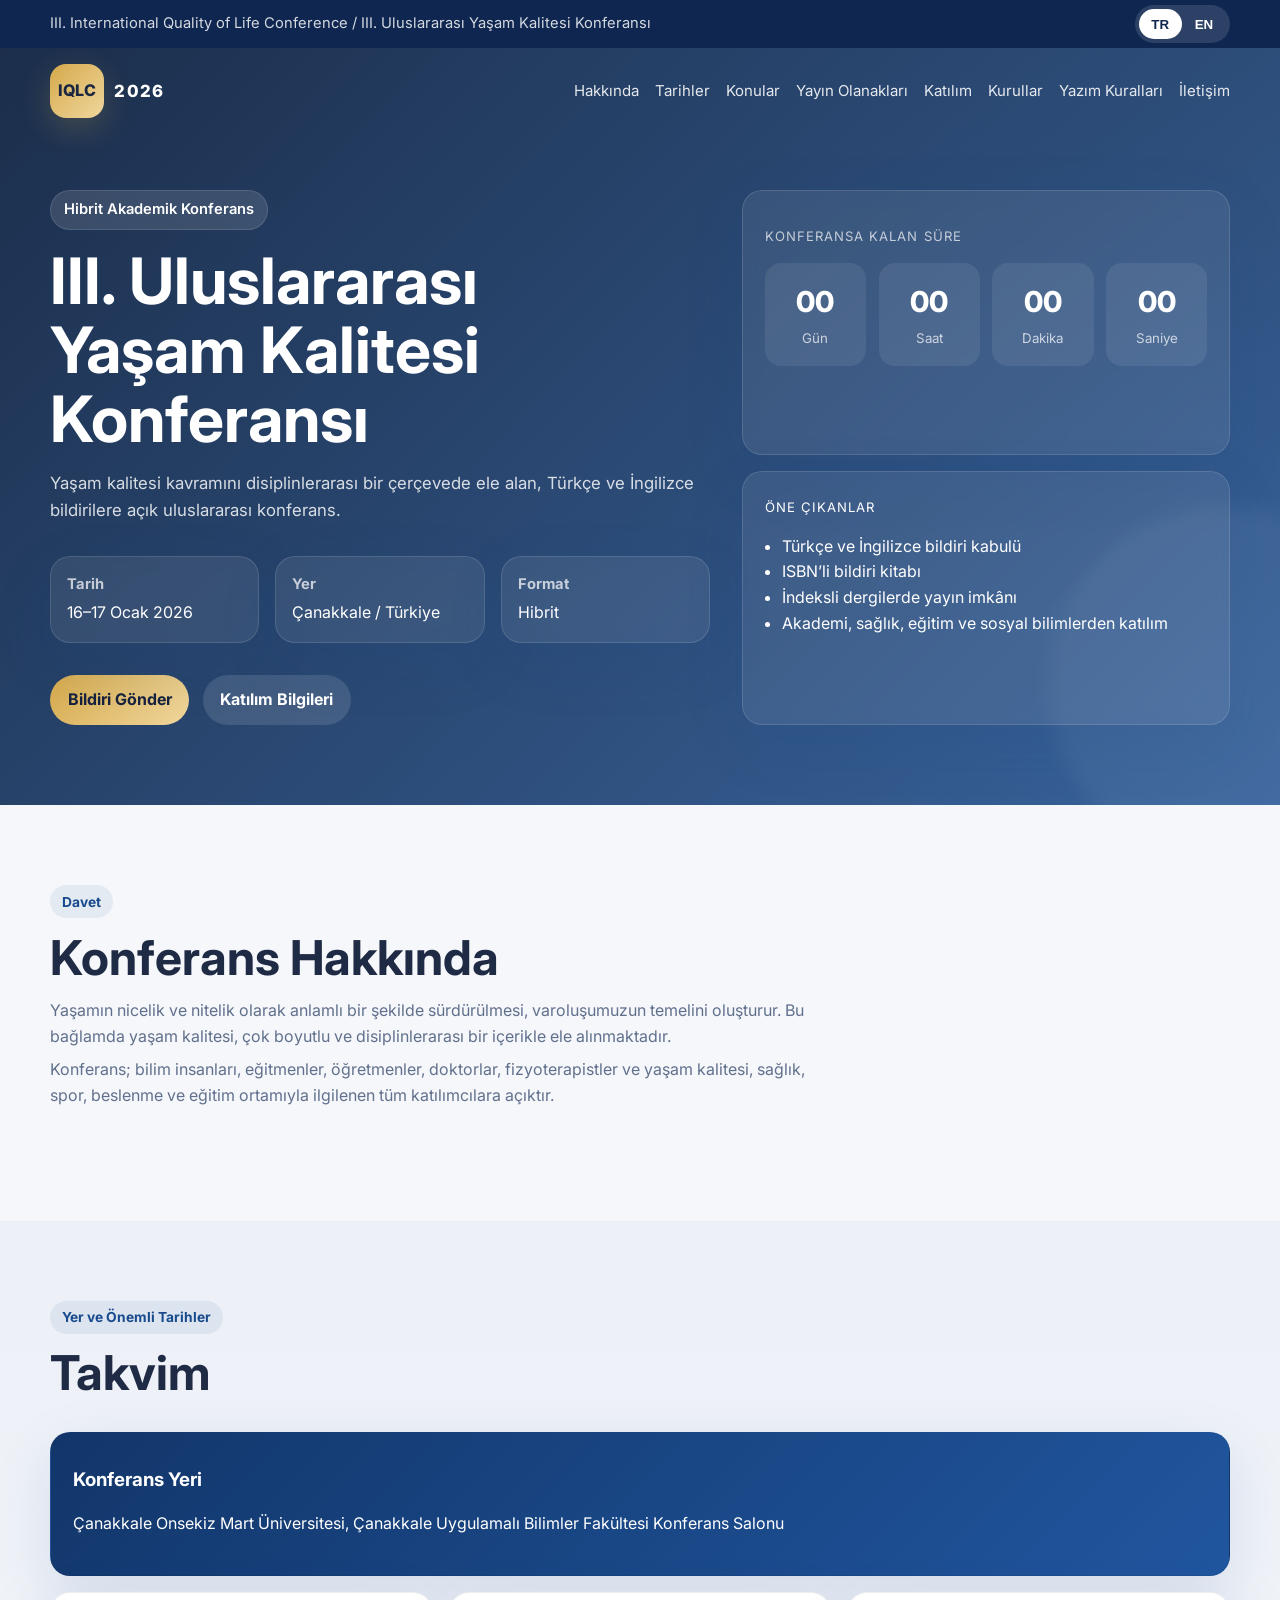
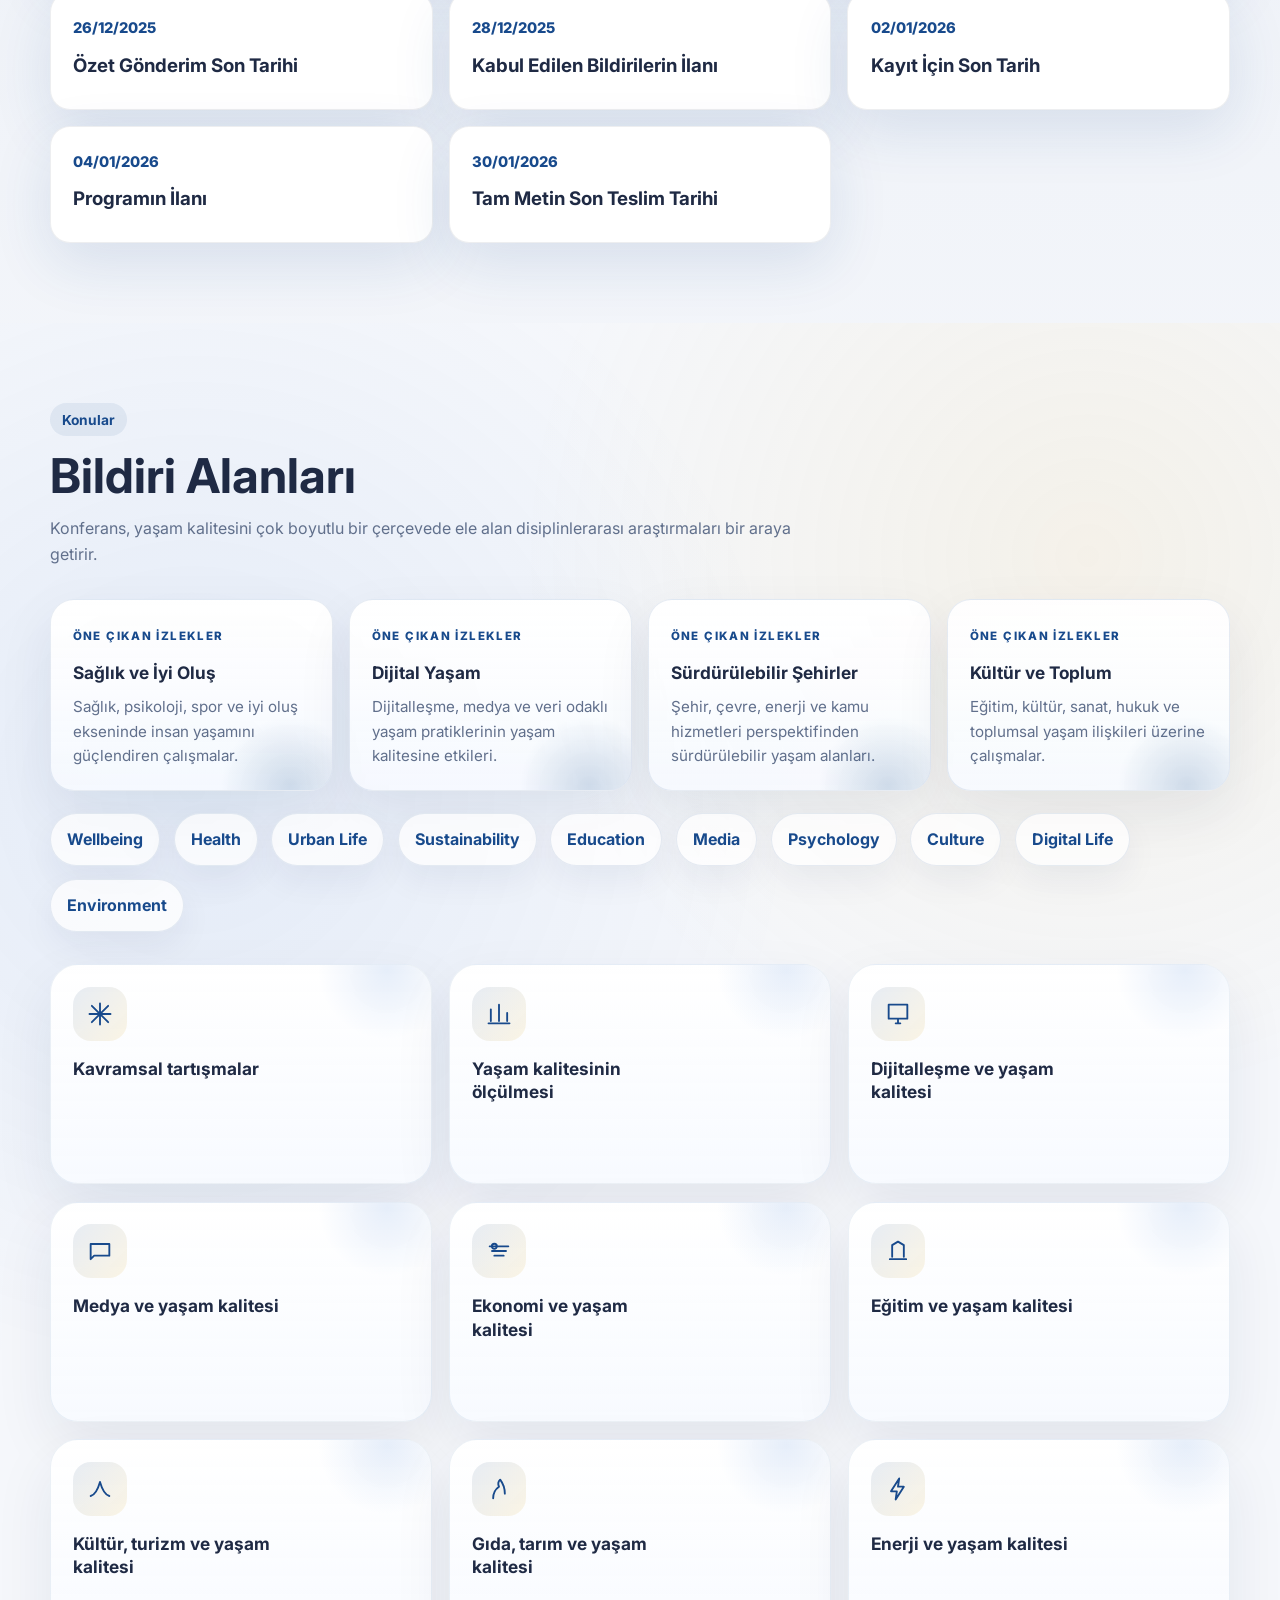
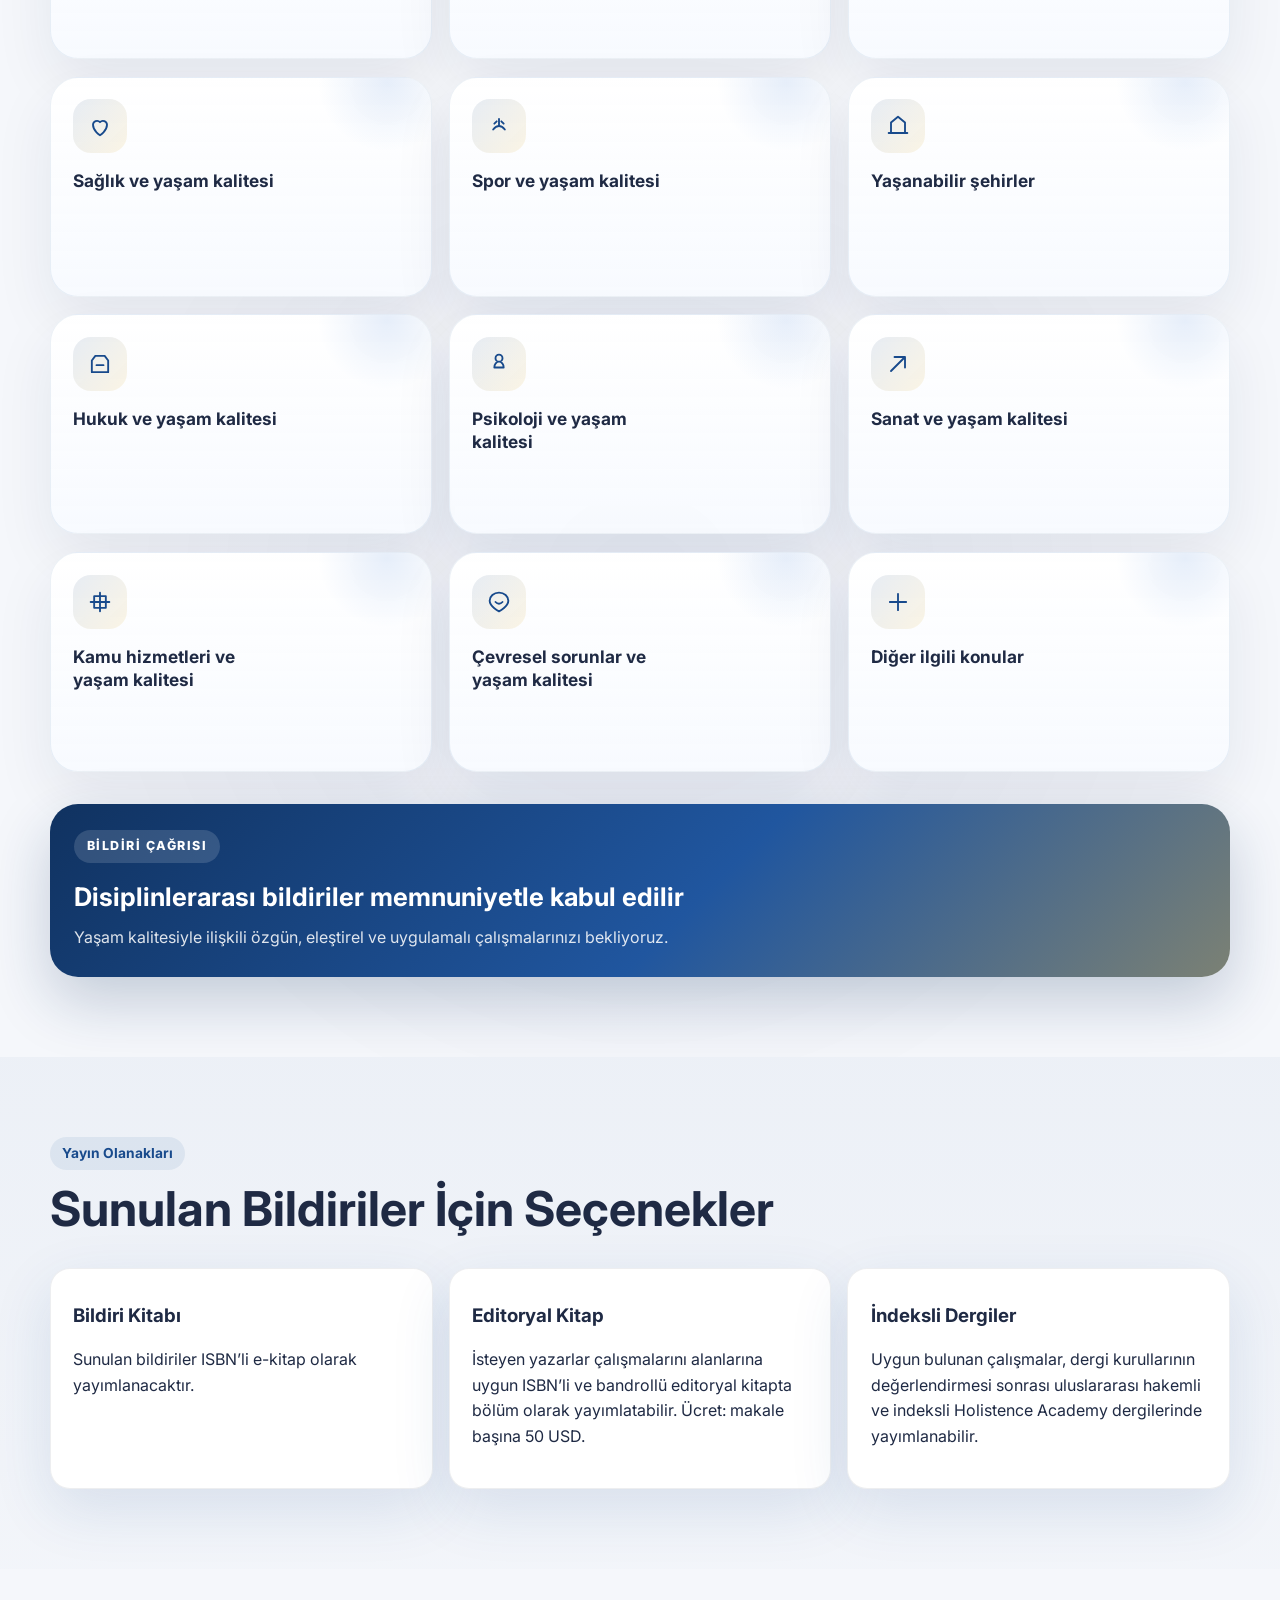
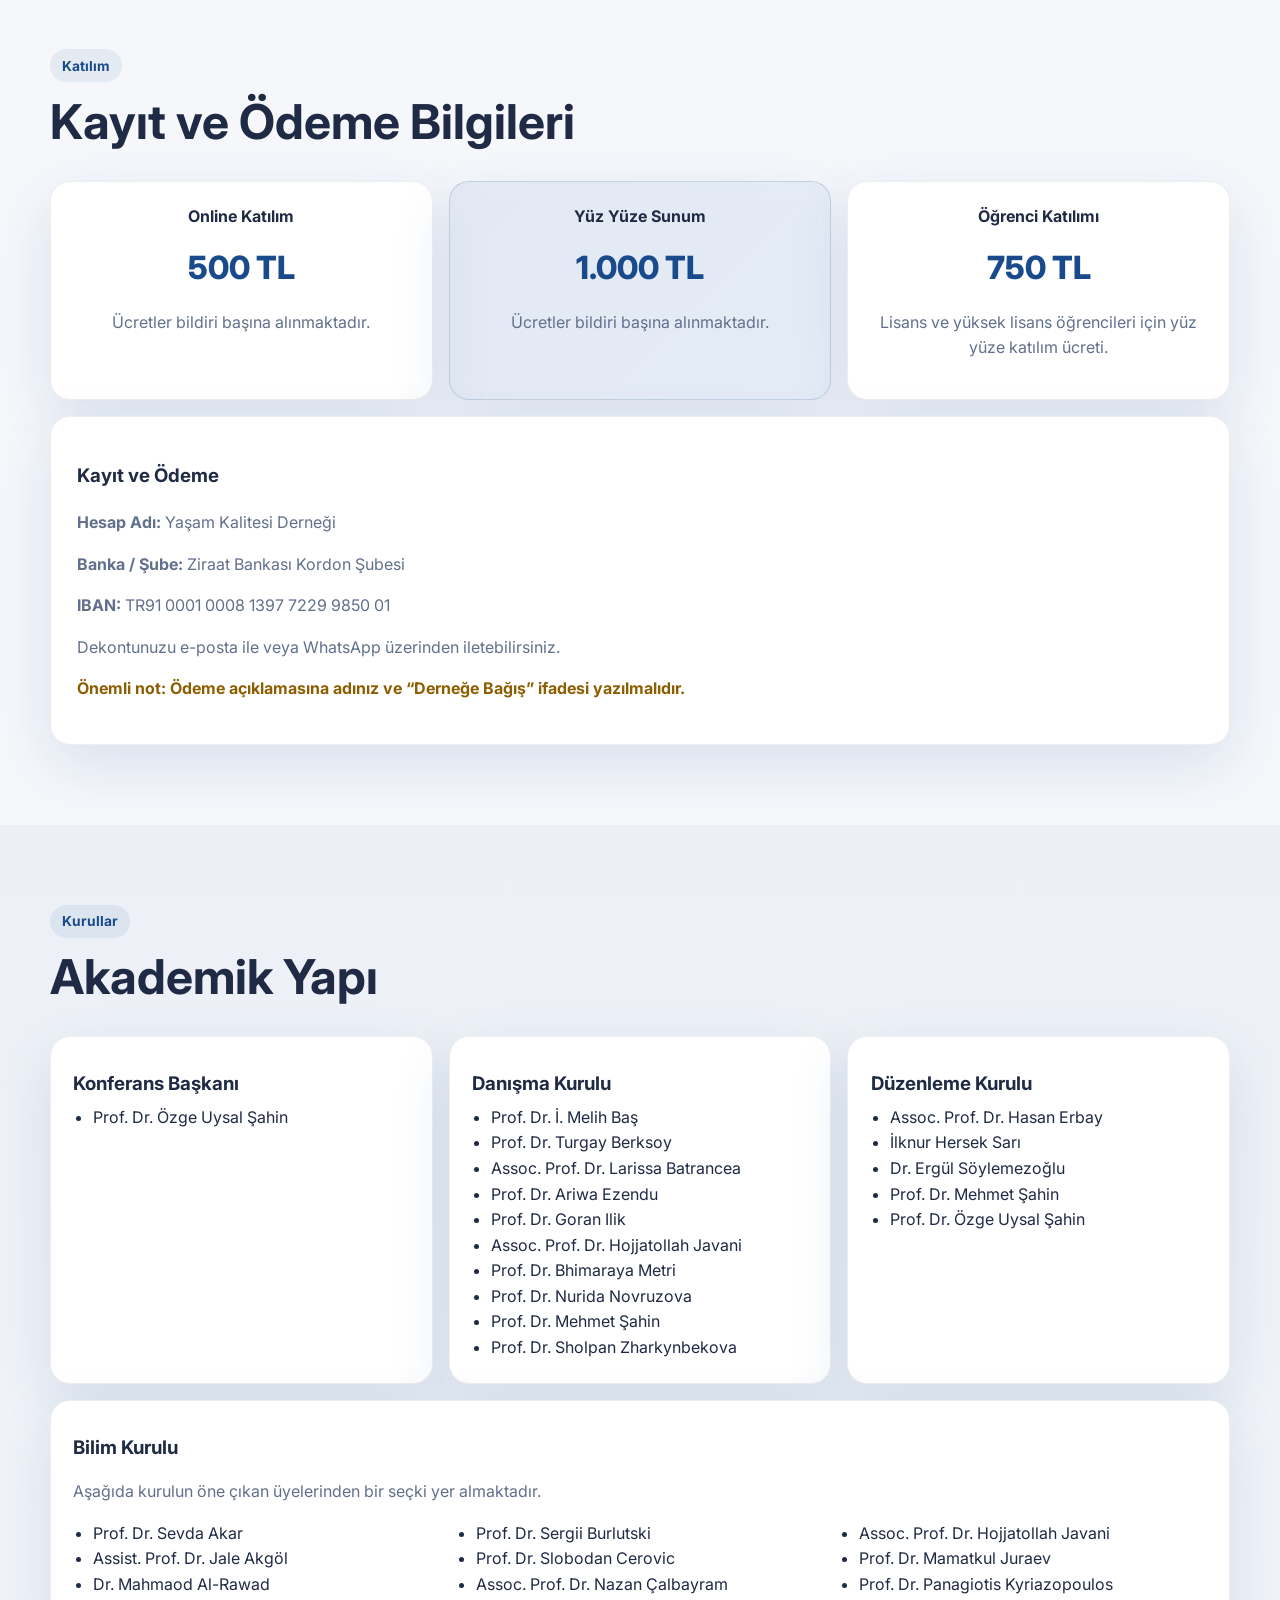
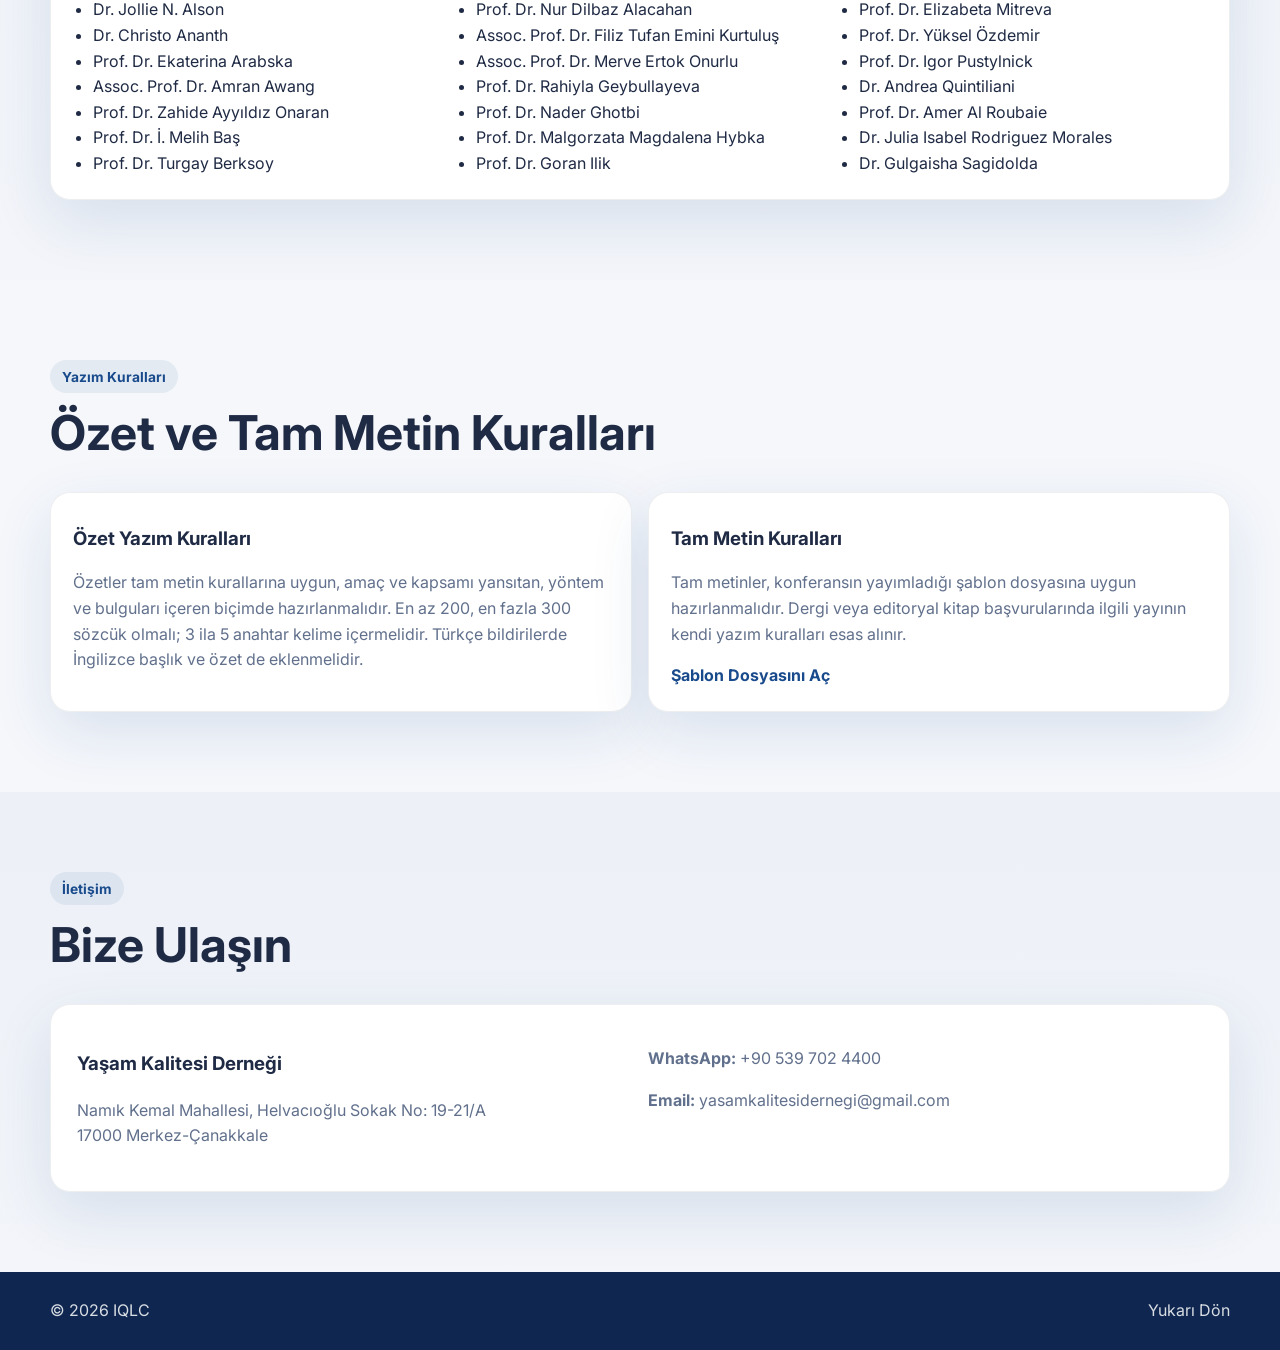
==== index.html @ b0c66484 "Add files via upload" ====
<!DOCTYPE html>
<html lang="tr">
<head>
  <meta charset="UTF-8" />
  <meta name="viewport" content="width=device-width, initial-scale=1.0" />
  <title>IQLC 2026 | III. International Quality of Life Conference</title>
  <meta name="description" content="III. International Quality of Life Conference / III. Uluslararası Yaşam Kalitesi Konferansı" />
  <link rel="preconnect" href="https://fonts.googleapis.com">
  <link rel="preconnect" href="https://fonts.gstatic.com" crossorigin>
  <link href="https://fonts.googleapis.com/css2?family=Inter:wght@400;500;600;700;800&display=swap" rel="stylesheet">
  <link rel="stylesheet" href="styles.css" />
</head>
<body>
  <div class="topbar">
    <div class="container topbar-inner">
      <div class="topbar-text">III. International Quality of Life Conference / III. Uluslararası Yaşam Kalitesi Konferansı</div>
      <div class="lang-switch" aria-label="Language switcher">
        <button class="lang-btn active" data-setlang="tr">TR</button>
        <button class="lang-btn" data-setlang="en">EN</button>
      </div>
    </div>
  </div>

  <header class="hero" id="home">
    <nav class="navbar container">
      <a href="#home" class="brand">
        <span class="brand-mark">IQLC</span>
        <span class="brand-text">2026</span>
      </a>
      <button class="menu-toggle" aria-label="Menüyü aç/kapat">☰</button>
      <div class="nav-links">
        <a href="#about" data-i18n="nav.about">Hakkında</a>
        <a href="#dates" data-i18n="nav.dates">Tarihler</a>
        <a href="#topics" data-i18n="nav.topics">Konular</a>
        <a href="#publication" data-i18n="nav.publication">Yayın Olanakları</a>
        <a href="#registration" data-i18n="nav.registration">Katılım</a>
        <a href="#boards" data-i18n="nav.boards">Kurullar</a>
        <a href="#rules" data-i18n="nav.rules">Yazım Kuralları</a>
        <a href="#contact" data-i18n="nav.contact">İletişim</a>
      </div>
    </nav>

    <div class="container hero-grid">
      <div class="hero-copy reveal">
        <span class="eyebrow" data-i18n="hero.eyebrow">Hibrit Akademik Konferans</span>
        <h1 data-i18n="hero.title">III. Uluslararası Yaşam Kalitesi Konferansı</h1>
        <p class="hero-subtitle" data-i18n="hero.subtitle">
          Yaşam kalitesi kavramını disiplinlerarası bir çerçevede ele alan, Türkçe ve İngilizce bildirilere açık uluslararası konferans.
        </p>
        <div class="hero-meta">
          <div class="meta-card">
            <strong data-i18n="hero.dateLabel">Tarih</strong>
            <span data-i18n="hero.dateValue">16–17 Ocak 2026</span>
          </div>
          <div class="meta-card">
            <strong data-i18n="hero.locationLabel">Yer</strong>
            <span data-i18n="hero.locationValue">Çanakkale / Türkiye</span>
          </div>
          <div class="meta-card">
            <strong data-i18n="hero.modeLabel">Format</strong>
            <span data-i18n="hero.modeValue">Hibrit</span>
          </div>
        </div>
        <div class="hero-actions">
          <a class="btn btn-primary" href="https://www.google.com" target="_blank" rel="noopener" data-i18n="hero.primaryCta">Bildiri Gönder</a>
          <a class="btn btn-secondary" href="#registration" data-i18n="hero.secondaryCta">Katılım Bilgileri</a>
        </div>
      </div>

      <div class="hero-panel reveal delay-1">
        <div class="countdown-card">
          <p class="countdown-label" data-i18n="countdown.label">Konferansa Kalan Süre</p>
          <div class="countdown-grid" id="countdown">
            <div><span id="days">--</span><small data-i18n="countdown.days">Gün</small></div>
            <div><span id="hours">--</span><small data-i18n="countdown.hours">Saat</small></div>
            <div><span id="minutes">--</span><small data-i18n="countdown.minutes">Dakika</small></div>
            <div><span id="seconds">--</span><small data-i18n="countdown.seconds">Saniye</small></div>
          </div>
        </div>
        <div class="info-card">
          <span class="badge" data-i18n="hero.infoBadge">Öne Çıkanlar</span>
          <ul>
            <li data-i18n="hero.info1">Türkçe ve İngilizce bildiri kabulü</li>
            <li data-i18n="hero.info2">ISBN’li bildiri kitabı</li>
            <li data-i18n="hero.info3">İndeksli dergilerde yayın imkânı</li>
            <li data-i18n="hero.info4">Akademi, sağlık, eğitim ve sosyal bilimlerden katılım</li>
          </ul>
        </div>
      </div>
    </div>
  </header>

  <main>
    <section class="section" id="about">
      <div class="container">
        <div class="section-heading reveal">
          <span class="section-kicker" data-i18n="about.kicker">Davet</span>
          <h2 data-i18n="about.title">Konferans Hakkında</h2>
          <p data-i18n="about.text1">Yaşamın nicelik ve nitelik olarak anlamlı bir şekilde sürdürülmesi, varoluşumuzun temelini oluşturur. Bu bağlamda yaşam kalitesi, çok boyutlu ve disiplinlerarası bir içerikle ele alınmaktadır.</p>
          <p data-i18n="about.text2">Konferans; bilim insanları, eğitmenler, öğretmenler, doktorlar, fizyoterapistler ve yaşam kalitesi, sağlık, spor, beslenme ve eğitim ortamıyla ilgilenen tüm katılımcılara açıktır.</p>
        </div>
      </div>
    </section>

    <section class="section section-alt" id="dates">
      <div class="container">
        <div class="section-heading reveal">
          <span class="section-kicker" data-i18n="dates.kicker">Yer ve Önemli Tarihler</span>
          <h2 data-i18n="dates.title">Takvim</h2>
        </div>
        <div class="timeline-grid reveal delay-1">
          <article class="timeline-card featured">
            <h3 data-i18n="dates.venueTitle">Konferans Yeri</h3>
            <p data-i18n="dates.venueText">Çanakkale Onsekiz Mart Üniversitesi, Çanakkale Uygulamalı Bilimler Fakültesi Konferans Salonu</p>
          </article>
          <article class="timeline-card">
            <span data-i18n="dates.item1Date">26/12/2025</span>
            <h3 data-i18n="dates.item1Title">Özet Gönderim Son Tarihi</h3>
          </article>
          <article class="timeline-card">
            <span data-i18n="dates.item2Date">28/12/2025</span>
            <h3 data-i18n="dates.item2Title">Kabul Edilen Bildirilerin İlanı</h3>
          </article>
          <article class="timeline-card">
            <span data-i18n="dates.item3Date">02/01/2026</span>
            <h3 data-i18n="dates.item3Title">Kayıt İçin Son Tarih</h3>
          </article>
          <article class="timeline-card">
            <span data-i18n="dates.item4Date">04/01/2026</span>
            <h3 data-i18n="dates.item4Title">Programın İlanı</h3>
          </article>
          <article class="timeline-card">
            <span data-i18n="dates.item5Date">30/01/2026</span>
            <h3 data-i18n="dates.item5Title">Tam Metin Son Teslim Tarihi</h3>
          </article>
        </div>
      </div>
    </section>

    <section class="section topics-section" id="topics">
      <div class="container">
        <div class="section-heading reveal">
          <span class="section-kicker" data-i18n="topics.kicker">Konular</span>
          <h2 data-i18n="topics.title">Bildiri Alanları</h2>
          <p data-i18n="topics.intro">Konferans, yaşam kalitesini çok boyutlu bir çerçevede ele alan disiplinlerarası araştırmaları bir araya getirir.</p>
        </div>

        <div class="featured-tracks reveal">
          <article class="track-card">
            <span class="track-label" data-i18n="topics.featuredLabel">Featured Tracks</span>
            <h3 data-i18n="topics.featured1Title">Health & Wellbeing</h3>
            <p data-i18n="topics.featured1Text">Sağlık, psikoloji, spor ve iyi oluş ekseninde insan yaşamını güçlendiren çalışmalar.</p>
          </article>
          <article class="track-card">
            <span class="track-label" data-i18n="topics.featuredLabel">Featured Tracks</span>
            <h3 data-i18n="topics.featured2Title">Digital Life</h3>
            <p data-i18n="topics.featured2Text">Dijitalleşme, medya ve veri odaklı yaşam pratiklerinin yaşam kalitesine etkileri.</p>
          </article>
          <article class="track-card">
            <span class="track-label" data-i18n="topics.featuredLabel">Featured Tracks</span>
            <h3 data-i18n="topics.featured3Title">Sustainable Cities</h3>
            <p data-i18n="topics.featured3Text">Şehir, çevre, enerji ve kamu hizmetleri perspektifinden sürdürülebilir yaşam alanları.</p>
          </article>
          <article class="track-card">
            <span class="track-label" data-i18n="topics.featuredLabel">Featured Tracks</span>
            <h3 data-i18n="topics.featured4Title">Culture & Society</h3>
            <p data-i18n="topics.featured4Text">Eğitim, kültür, sanat, hukuk ve toplumsal yaşam ilişkileri üzerine çalışmalar.</p>
          </article>
        </div>

        <div class="keyword-cloud reveal delay-1" aria-label="Topic keywords">
          <span>Wellbeing</span>
          <span>Health</span>
          <span>Urban Life</span>
          <span>Sustainability</span>
          <span>Education</span>
          <span>Media</span>
          <span>Psychology</span>
          <span>Culture</span>
          <span>Digital Life</span>
          <span>Environment</span>
        </div>

        <div class="topics-grid reveal delay-1">
          <article class="topic-card">
            <div class="topic-icon">
              <svg viewBox="0 0 24 24" fill="none"><path d="M12 3v18M3 12h18M5 5l14 14M19 5 5 19" stroke="currentColor" stroke-width="1.6" stroke-linecap="round" stroke-linejoin="round"/></svg>
            </div>
            <h3 data-i18n="topics.1"></h3>
            <p class="topic-hover" data-i18n="topics.1desc"></p>
          </article>
<article class="topic-card">
            <div class="topic-icon">
              <svg viewBox="0 0 24 24" fill="none"><path d="M5 18V8m7 10V4m7 14v-7M3 20h18" stroke="currentColor" stroke-width="1.6" stroke-linecap="round" stroke-linejoin="round"/></svg>
            </div>
            <h3 data-i18n="topics.2"></h3>
            <p class="topic-hover" data-i18n="topics.2desc"></p>
          </article>
<article class="topic-card">
            <div class="topic-icon">
              <svg viewBox="0 0 24 24" fill="none"><path d="M4 4h16v12H4zM10 20h4M12 16v4" stroke="currentColor" stroke-width="1.6" stroke-linecap="round" stroke-linejoin="round"/></svg>
            </div>
            <h3 data-i18n="topics.3"></h3>
            <p class="topic-hover" data-i18n="topics.3desc"></p>
          </article>
<article class="topic-card">
            <div class="topic-icon">
              <svg viewBox="0 0 24 24" fill="none"><path d="M4 6h16v10H7l-3 3V6Z" stroke="currentColor" stroke-width="1.6" stroke-linecap="round" stroke-linejoin="round"/></svg>
            </div>
            <h3 data-i18n="topics.4"></h3>
            <p class="topic-hover" data-i18n="topics.4desc"></p>
          </article>
<article class="topic-card">
            <div class="topic-icon">
              <svg viewBox="0 0 24 24" fill="none"><path d="M4 8h16M6 12h12M8 16h8M10.2 8A2.2 2.2 0 1 1 5.8 8a2.2 2.2 0 0 1 4.4 0Z" stroke="currentColor" stroke-width="1.6" stroke-linecap="round" stroke-linejoin="round"/></svg>
            </div>
            <h3 data-i18n="topics.5"></h3>
            <p class="topic-hover" data-i18n="topics.5desc"></p>
          </article>
<article class="topic-card">
            <div class="topic-icon">
              <svg viewBox="0 0 24 24" fill="none"><path d="M5 19h14M7 17V7l5-3 5 3v10" stroke="currentColor" stroke-width="1.6" stroke-linecap="round" stroke-linejoin="round"/></svg>
            </div>
            <h3 data-i18n="topics.6"></h3>
            <p class="topic-hover" data-i18n="topics.6desc"></p>
          </article>
<article class="topic-card">
            <div class="topic-icon">
              <svg viewBox="0 0 24 24" fill="none"><path d="M4 18c4-1 6-5 8-12 2 7 4 11 8 12" stroke="currentColor" stroke-width="1.6" stroke-linecap="round" stroke-linejoin="round"/></svg>
            </div>
            <h3 data-i18n="topics.7"></h3>
            <p class="topic-hover" data-i18n="topics.7desc"></p>
          </article>
<article class="topic-card">
            <div class="topic-icon">
              <svg viewBox="0 0 24 24" fill="none"><path d="M7 20c0-5 2-8 5-10m0 0c-1-2-1-4 1-6 3 4 4 8 4 12" stroke="currentColor" stroke-width="1.6" stroke-linecap="round" stroke-linejoin="round"/></svg>
            </div>
            <h3 data-i18n="topics.8"></h3>
            <p class="topic-hover" data-i18n="topics.8desc"></p>
          </article>
<article class="topic-card">
            <div class="topic-icon">
              <svg viewBox="0 0 24 24" fill="none"><path d="M13 3 6 14h5l-1 7 7-11h-5l1-7Z" stroke="currentColor" stroke-width="1.6" stroke-linecap="round" stroke-linejoin="round"/></svg>
            </div>
            <h3 data-i18n="topics.9"></h3>
            <p class="topic-hover" data-i18n="topics.9desc"></p>
          </article>
<article class="topic-card">
            <div class="topic-icon">
              <svg viewBox="0 0 24 24" fill="none"><path d="M12 20s-6-3.8-6-9a3.5 3.5 0 0 1 6-2.3A3.5 3.5 0 0 1 18 11c0 5.2-6 9-6 9Z" stroke="currentColor" stroke-width="1.6" stroke-linecap="round" stroke-linejoin="round"/></svg>
            </div>
            <h3 data-i18n="topics.10"></h3>
            <p class="topic-hover" data-i18n="topics.10desc"></p>
          </article>
<article class="topic-card">
            <div class="topic-icon">
              <svg viewBox="0 0 24 24" fill="none"><path d="M7 15c1.5-2 3.5-3 5-3s3.5 1 5 3M8 10l2-2m6 2-2-2M12 12V6" stroke="currentColor" stroke-width="1.6" stroke-linecap="round" stroke-linejoin="round"/></svg>
            </div>
            <h3 data-i18n="topics.11"></h3>
            <p class="topic-hover" data-i18n="topics.11desc"></p>
          </article>
<article class="topic-card">
            <div class="topic-icon">
              <svg viewBox="0 0 24 24" fill="none"><path d="M4 18h16M6 18V9l6-5 6 5v9" stroke="currentColor" stroke-width="1.6" stroke-linecap="round" stroke-linejoin="round"/></svg>
            </div>
            <h3 data-i18n="topics.12"></h3>
            <p class="topic-hover" data-i18n="topics.12desc"></p>
          </article>
<article class="topic-card">
            <div class="topic-icon">
              <svg viewBox="0 0 24 24" fill="none"><path d="M8 5h8l3 4v10H5V9l3-4ZM9 13h6" stroke="currentColor" stroke-width="1.6" stroke-linecap="round" stroke-linejoin="round"/></svg>
            </div>
            <h3 data-i18n="topics.13"></h3>
            <p class="topic-hover" data-i18n="topics.13desc"></p>
          </article>
<article class="topic-card">
            <div class="topic-icon">
              <svg viewBox="0 0 24 24" fill="none"><path d="M8 15c0-2.8 1.8-5 4-5s4 2.2 4 5m-8 0h8M15 7a3 3 0 1 1-6 0 3 3 0 0 1 6 0Z" stroke="currentColor" stroke-width="1.6" stroke-linecap="round" stroke-linejoin="round"/></svg>
            </div>
            <h3 data-i18n="topics.14"></h3>
            <p class="topic-hover" data-i18n="topics.14desc"></p>
          </article>
<article class="topic-card">
            <div class="topic-icon">
              <svg viewBox="0 0 24 24" fill="none"><path d="M6 18 18 6M9 6h9v9" stroke="currentColor" stroke-width="1.6" stroke-linecap="round" stroke-linejoin="round"/></svg>
            </div>
            <h3 data-i18n="topics.15"></h3>
            <p class="topic-hover" data-i18n="topics.15desc"></p>
          </article>
<article class="topic-card">
            <div class="topic-icon">
              <svg viewBox="0 0 24 24" fill="none"><path d="M12 4v16M4 12h16M7 7h10v10H7z" stroke="currentColor" stroke-width="1.6" stroke-linecap="round" stroke-linejoin="round"/></svg>
            </div>
            <h3 data-i18n="topics.16"></h3>
            <p class="topic-hover" data-i18n="topics.16desc"></p>
          </article>
<article class="topic-card">
            <div class="topic-icon">
              <svg viewBox="0 0 24 24" fill="none"><path d="M12 4c4.5 0 8 3.1 8 7 0 5-8 9-8 9s-8-4-8-9c0-3.9 3.5-7 8-7ZM9 12c.9 1 1.9 1.5 3 1.5s2.1-.5 3-1.5" stroke="currentColor" stroke-width="1.6" stroke-linecap="round" stroke-linejoin="round"/></svg>
            </div>
            <h3 data-i18n="topics.17"></h3>
            <p class="topic-hover" data-i18n="topics.17desc"></p>
          </article>
<article class="topic-card">
            <div class="topic-icon">
              <svg viewBox="0 0 24 24" fill="none"><path d="M12 5v14M5 12h14" stroke="currentColor" stroke-width="1.6" stroke-linecap="round" stroke-linejoin="round"/></svg>
            </div>
            <h3 data-i18n="topics.18"></h3>
            <p class="topic-hover" data-i18n="topics.18desc"></p>
          </article>
        </div>

        <div class="callout-papers reveal delay-2">
          <span class="callout-tag" data-i18n="topics.calloutTag">Call for Papers</span>
          <h3 data-i18n="topics.calloutTitle">Interdisciplinary submissions are welcome</h3>
          <p data-i18n="topics.calloutText">Disiplinlerarası bildiriler memnuniyetle kabul edilir.</p>
        </div>
      </div>
    </section>

    <section class="section section-alt" id="publication">
      <div class="container">
        <div class="section-heading reveal">
          <span class="section-kicker" data-i18n="publication.kicker">Yayın Olanakları</span>
          <h2 data-i18n="publication.title">Sunulan Bildiriler İçin Seçenekler</h2>
        </div>
        <div class="cards-3 reveal delay-1">
          <article class="info-box">
            <h3 data-i18n="publication.box1Title">Bildiri Kitabı</h3>
            <p data-i18n="publication.box1Text">Sunulan bildiriler ISBN’li e-kitap olarak yayımlanacaktır.</p>
          </article>
          <article class="info-box">
            <h3 data-i18n="publication.box2Title">Editoryal Kitap</h3>
            <p data-i18n="publication.box2Text">İsteyen yazarlar çalışmalarını alanlarına uygun ISBN’li ve bandrollü editoryal kitapta bölüm olarak yayımlatabilir. Ücret: makale başına 50 USD.</p>
          </article>
          <article class="info-box">
            <h3 data-i18n="publication.box3Title">İndeksli Dergiler</h3>
            <p data-i18n="publication.box3Text">Uygun bulunan çalışmalar, dergi kurullarının değerlendirmesi sonrası uluslararası hakemli ve indeksli Holistence Academy dergilerinde yayımlanabilir.</p>
          </article>
        </div>
      </div>
    </section>

    <section class="section" id="registration">
      <div class="container">
        <div class="section-heading reveal">
          <span class="section-kicker" data-i18n="registration.kicker">Katılım</span>
          <h2 data-i18n="registration.title">Kayıt ve Ödeme Bilgileri</h2>
        </div>
        <div class="pricing-grid reveal delay-1">
          <div class="price-card">
            <strong data-i18n="registration.price1Title">Online Katılım</strong>
            <span>500 TL</span>
            <p data-i18n="registration.priceNote">Ücretler bildiri başına alınmaktadır.</p>
          </div>
          <div class="price-card highlight">
            <strong data-i18n="registration.price2Title">Yüz Yüze Sunum</strong>
            <span>1.000 TL</span>
            <p data-i18n="registration.priceNote">Ücretler bildiri başına alınmaktadır.</p>
          </div>
          <div class="price-card">
            <strong data-i18n="registration.price3Title">Öğrenci Katılımı</strong>
            <span>750 TL</span>
            <p data-i18n="registration.price3Note">Lisans ve yüksek lisans öğrencileri için yüz yüze katılım ücreti.</p>
          </div>
        </div>
        <div class="bank-card reveal delay-2">
          <h3 data-i18n="registration.bankTitle">Kayıt ve Ödeme</h3>
          <p><strong data-i18n="registration.bankNameLabel">Hesap Adı:</strong> <span data-i18n="registration.bankNameValue">Yaşam Kalitesi Derneği</span></p>
          <p><strong data-i18n="registration.bankBranchLabel">Banka / Şube:</strong> <span data-i18n="registration.bankBranchValue">Ziraat Bankası Kordon Şubesi</span></p>
          <p><strong>IBAN:</strong> TR91 0001 0008 1397 7229 9850 01</p>
          <p data-i18n="registration.bankReceipt">Dekontunuzu e-posta ile veya WhatsApp üzerinden iletebilirsiniz.</p>
          <p class="important-note" data-i18n="registration.bankNote">Önemli not: Ödeme açıklamasına adınız ve “Derneğe Bağış” ifadesi yazılmalıdır.</p>
        </div>
      </div>
    </section>

    <section class="section section-alt" id="boards">
      <div class="container">
        <div class="section-heading reveal">
          <span class="section-kicker" data-i18n="boards.kicker">Kurullar</span>
          <h2 data-i18n="boards.title">Akademik Yapı</h2>
        </div>
        <div class="boards-grid reveal delay-1">
          <article class="board-card">
            <h3 data-i18n="boards.presidentTitle">Konferans Başkanı</h3>
            <ul>
              <li>Prof. Dr. Özge Uysal Şahin</li>
            </ul>
          </article>
          <article class="board-card">
            <h3 data-i18n="boards.advisoryTitle">Danışma Kurulu</h3>
            <ul>
              <li>Prof. Dr. İ. Melih Baş</li>
              <li>Prof. Dr. Turgay Berksoy</li>
              <li>Assoc. Prof. Dr. Larissa Batrancea</li>
              <li>Prof. Dr. Ariwa Ezendu</li>
              <li>Prof. Dr. Goran Ilik</li>
              <li>Assoc. Prof. Dr. Hojjatollah Javani</li>
              <li>Prof. Dr. Bhimaraya Metri</li>
              <li>Prof. Dr. Nurida Novruzova</li>
              <li>Prof. Dr. Mehmet Şahin</li>
              <li>Prof. Dr. Sholpan Zharkynbekova</li>
            </ul>
          </article>
          <article class="board-card">
            <h3 data-i18n="boards.organizingTitle">Düzenleme Kurulu</h3>
            <ul>
              <li>Assoc. Prof. Dr. Hasan Erbay</li>
              <li>İlknur Hersek Sarı</li>
              <li>Dr. Ergül Söylemezoğlu</li>
              <li>Prof. Dr. Mehmet Şahin</li>
              <li>Prof. Dr. Özge Uysal Şahin</li>
            </ul>
          </article>
        </div>
        <div class="board-card wide reveal delay-2">
          <h3 data-i18n="boards.scientificTitle">Bilim Kurulu</h3>
          <p class="muted" data-i18n="boards.scientificIntro">Aşağıda kurulun öne çıkan üyelerinden bir seçki yer almaktadır.</p>
          <div class="scientific-columns">
            <ul>
              <li>Prof. Dr. Sevda Akar</li>
              <li>Assist. Prof. Dr. Jale Akgöl</li>
              <li>Dr. Mahmaod Al-Rawad</li>
              <li>Dr. Jollie N. Alson</li>
              <li>Dr. Christo Ananth</li>
              <li>Prof. Dr. Ekaterina Arabska</li>
              <li>Assoc. Prof. Dr. Amran Awang</li>
              <li>Prof. Dr. Zahide Ayyıldız Onaran</li>
              <li>Prof. Dr. İ. Melih Baş</li>
              <li>Prof. Dr. Turgay Berksoy</li>
            </ul>
            <ul>
              <li>Prof. Dr. Sergii Burlutski</li>
              <li>Prof. Dr. Slobodan Cerovic</li>
              <li>Assoc. Prof. Dr. Nazan Çalbayram</li>
              <li>Prof. Dr. Nur Dilbaz Alacahan</li>
              <li>Assoc. Prof. Dr. Filiz Tufan Emini Kurtuluş</li>
              <li>Assoc. Prof. Dr. Merve Ertok Onurlu</li>
              <li>Prof. Dr. Rahiyla Geybullayeva</li>
              <li>Prof. Dr. Nader Ghotbi</li>
              <li>Prof. Dr. Malgorzata Magdalena Hybka</li>
              <li>Prof. Dr. Goran Ilik</li>
            </ul>
            <ul>
              <li>Assoc. Prof. Dr. Hojjatollah Javani</li>
              <li>Prof. Dr. Mamatkul Juraev</li>
              <li>Prof. Dr. Panagiotis Kyriazopoulos</li>
              <li>Prof. Dr. Elizabeta Mitreva</li>
              <li>Prof. Dr. Yüksel Özdemir</li>
              <li>Prof. Dr. Igor Pustylnick</li>
              <li>Dr. Andrea Quintiliani</li>
              <li>Prof. Dr. Amer Al Roubaie</li>
              <li>Dr. Julia Isabel Rodriguez Morales</li>
              <li>Dr. Gulgaisha Sagidolda</li>
            </ul>
          </div>
        </div>
      </div>
    </section>

    <section class="section" id="rules">
      <div class="container">
        <div class="section-heading reveal">
          <span class="section-kicker" data-i18n="rules.kicker">Yazım Kuralları</span>
          <h2 data-i18n="rules.title">Özet ve Tam Metin Kuralları</h2>
        </div>
        <div class="cards-2 reveal delay-1">
          <article class="rule-card">
            <h3 data-i18n="rules.abstractTitle">Özet Yazım Kuralları</h3>
            <p data-i18n="rules.abstractText">Özetler tam metin kurallarına uygun, amaç ve kapsamı yansıtan, yöntem ve bulguları içeren biçimde hazırlanmalıdır. En az 200, en fazla 300 sözcük olmalı; 3 ila 5 anahtar kelime içermelidir. Türkçe bildirilerde İngilizce başlık ve özet de eklenmelidir.</p>
          </article>
          <article class="rule-card">
            <h3 data-i18n="rules.fullTextTitle">Tam Metin Kuralları</h3>
            <p data-i18n="rules.fullTextText">Tam metinler, konferansın yayımladığı şablon dosyasına uygun hazırlanmalıdır. Dergi veya editoryal kitap başvurularında ilgili yayının kendi yazım kuralları esas alınır.</p>
            <a class="text-link" href="https://docs.google.com" target="_blank" rel="noopener" data-i18n="rules.templateLink">Şablon Dosyasını Aç</a>
          </article>
        </div>
      </div>
    </section>

    <section class="section section-alt" id="contact">
      <div class="container">
        <div class="section-heading reveal">
          <span class="section-kicker" data-i18n="contact.kicker">İletişim</span>
          <h2 data-i18n="contact.title">Bize Ulaşın</h2>
        </div>
        <div class="contact-card reveal delay-1">
          <div>
            <h3>Yaşam Kalitesi Derneği</h3>
            <p>Namık Kemal Mahallesi, Helvacıoğlu Sokak No: 19-21/A<br>17000 Merkez-Çanakkale</p>
          </div>
          <div>
            <p><strong>WhatsApp:</strong> <a href="https://wa.me/905397024400">+90 539 702 4400</a></p>
            <p><strong>Email:</strong> <a href="mailto:yasamkalitesidernegi@gmail.com">yasamkalitesidernegi@gmail.com</a></p>
          </div>
        </div>
      </div>
    </section>
  </main>

  <footer class="footer">
    <div class="container footer-inner">
      <p>© 2026 IQLC</p>
      <a href="#home" data-i18n="footer.backToTop">Yukarı Dön</a>
    </div>
  </footer>

  <script src="script.js"></script>
</body>
</html>
---- styles.css ----
:root {
  --bg: #f5f7fb;
  --surface: #ffffff;
  --surface-alt: #f0f4fb;
  --text: #1f2a44;
  --muted: #61708c;
  --line: rgba(31, 42, 68, 0.08);
  --primary: #184a8c;
  --primary-2: #2c74c9;
  --accent: #d5a94b;
  --shadow: 0 20px 60px rgba(24, 74, 140, 0.12);
  --radius: 20px;
  --radius-sm: 14px;
  --container: min(1180px, calc(100% - 2rem));
}
* { box-sizing: border-box; }
html { scroll-behavior: smooth; }
body {
  margin: 0;
  font-family: 'Inter', system-ui, sans-serif;
  color: var(--text);
  background: var(--bg);
  line-height: 1.6;
}
a { color: inherit; text-decoration: none; }
img { max-width: 100%; display: block; }
.container { width: var(--container); margin: 0 auto; }
.topbar {
  background: #0f2750;
  color: rgba(255,255,255,.82);
  font-size: .92rem;
}
.topbar-inner {
  min-height: 48px;
  display: flex;
  align-items: center;
  justify-content: space-between;
  gap: 1rem;
}
.topbar-text { white-space: nowrap; overflow: hidden; text-overflow: ellipsis; }
.lang-switch {
  display: inline-flex;
  padding: 4px;
  background: rgba(255,255,255,.12);
  border-radius: 999px;
}
.lang-btn {
  border: 0;
  background: transparent;
  color: white;
  cursor: pointer;
  padding: .45rem .8rem;
  border-radius: 999px;
  font-weight: 700;
}
.lang-btn.active { background: white; color: #0f2750; }
.hero {
  position: relative;
  background:
    linear-gradient(135deg, rgba(9,29,60,.92), rgba(24,74,140,.85)),
    radial-gradient(circle at top right, rgba(213,169,75,.22), transparent 32%);
  color: white;
  overflow: hidden;
}
.hero::after {
  content: "";
  position: absolute;
  inset: auto -10% -60px auto;
  width: 360px;
  height: 360px;
  border-radius: 50%;
  background: rgba(255,255,255,.05);
  filter: blur(10px);
}
.navbar {
  display: flex;
  align-items: center;
  justify-content: space-between;
  padding: 1rem 0;
  gap: 1rem;
}
.brand {
  display: inline-flex;
  align-items: center;
  gap: .65rem;
  font-weight: 800;
}
.brand-mark {
  display: inline-flex;
  align-items: center;
  justify-content: center;
  width: 54px;
  height: 54px;
  border-radius: 16px;
  background: linear-gradient(135deg, var(--accent), #f0d79d);
  color: #1b2740;
  box-shadow: 0 10px 30px rgba(213,169,75,.22);
}
.brand-text { font-size: 1.05rem; letter-spacing: .08em; }
.nav-links {
  display: flex;
  flex-wrap: wrap;
  justify-content: flex-end;
  gap: 1rem;
}
.nav-links a {
  color: rgba(255,255,255,.88);
  font-size: .94rem;
}
.nav-links a:hover { color: white; }
.menu-toggle {
  display: none;
  background: rgba(255,255,255,.1);
  border: 0;
  color: white;
  padding: .65rem .8rem;
  border-radius: 12px;
}
.hero-grid {
  display: grid;
  grid-template-columns: 1.15fr .85fr;
  gap: 2rem;
  padding: 3.5rem 0 5rem;
}
.eyebrow {
  display: inline-flex;
  align-items: center;
  gap: .5rem;
  padding: .45rem .8rem;
  border-radius: 999px;
  background: rgba(255,255,255,.12);
  border: 1px solid rgba(255,255,255,.12);
  font-weight: 600;
  font-size: .92rem;
}
.hero h1 {
  font-size: clamp(2.3rem, 5vw, 4.5rem);
  line-height: 1.08;
  margin: 1rem 0;
  max-width: 12ch;
}
.hero-subtitle {
  font-size: 1.05rem;
  color: rgba(255,255,255,.82);
  max-width: 62ch;
}
.hero-meta {
  display: grid;
  grid-template-columns: repeat(3, minmax(0, 1fr));
  gap: 1rem;
  margin: 2rem 0;
}
.meta-card,
.countdown-card,
.info-card,
.timeline-card,
.info-box,
.price-card,
.bank-card,
.board-card,
.rule-card,
.contact-card {
  background: rgba(255,255,255,.08);
  backdrop-filter: blur(8px);
  border: 1px solid rgba(255,255,255,.12);
  border-radius: var(--radius);
  box-shadow: var(--shadow);
}
.meta-card {
  padding: 1rem;
}
.meta-card strong {
  display: block;
  font-size: .92rem;
  color: rgba(255,255,255,.72);
  margin-bottom: .25rem;
}
.hero-actions {
  display: flex;
  flex-wrap: wrap;
  gap: .85rem;
}
.btn {
  display: inline-flex;
  align-items: center;
  justify-content: center;
  min-height: 50px;
  padding: 0 1.1rem;
  border-radius: 999px;
  font-weight: 700;
  transition: transform .2s ease, background .2s ease;
}
.btn:hover { transform: translateY(-2px); }
.btn-primary {
  background: linear-gradient(135deg, var(--accent), #f0d79d);
  color: #16223d;
}
.btn-secondary {
  background: rgba(255,255,255,.12);
  color: white;
}
.hero-panel {
  display: grid;
  gap: 1rem;
}
.countdown-card,
.info-card {
  padding: 1.35rem;
}
.countdown-label, .badge {
  display: inline-flex;
  margin-bottom: 1rem;
  font-size: .82rem;
  text-transform: uppercase;
  letter-spacing: .08em;
  color: rgba(255,255,255,.7);
}
.badge { color: #fff; }
.countdown-grid {
  display: grid;
  grid-template-columns: repeat(4, 1fr);
  gap: .8rem;
}
.countdown-grid div {
  background: rgba(255,255,255,.08);
  border-radius: 16px;
  padding: 1rem .6rem;
  text-align: center;
}
.countdown-grid span {
  display: block;
  font-size: 1.8rem;
  font-weight: 800;
}
.countdown-grid small {
  color: rgba(255,255,255,.72);
}
.info-card ul {
  margin: 0;
  padding-left: 1.1rem;
}
.section { padding: 5rem 0; }
.section-alt {
  background: linear-gradient(180deg, rgba(24,74,140,.04), rgba(24,74,140,.01));
}
.section-heading {
  max-width: 780px;
  margin-bottom: 2rem;
}
.section-kicker {
  display: inline-flex;
  padding: .35rem .75rem;
  background: rgba(24,74,140,.08);
  color: var(--primary);
  border-radius: 999px;
  font-weight: 700;
  font-size: .86rem;
}
.section-heading h2 {
  font-size: clamp(1.8rem, 4vw, 3rem);
  line-height: 1.1;
  margin: .85rem 0;
}
.section-heading p {
  color: var(--muted);
  margin: .5rem 0;
}
.timeline-grid,
.cards-3,
.pricing-grid,
.boards-grid,
.cards-2 {
  display: grid;
  gap: 1rem;
}
.timeline-grid { grid-template-columns: repeat(3, 1fr); }
.cards-3 { grid-template-columns: repeat(3, 1fr); }
.cards-2 { grid-template-columns: repeat(2, 1fr); }
.pricing-grid { grid-template-columns: repeat(3, 1fr); }
.boards-grid { grid-template-columns: 1fr 1fr 1fr; }
.timeline-card,
.info-box,
.price-card,
.bank-card,
.board-card,
.rule-card,
.contact-card {
  background: var(--surface);
  border: 1px solid var(--line);
  color: var(--text);
}
.timeline-card,
.info-box,
.price-card,
.board-card,
.rule-card { padding: 1.4rem; }
.timeline-card span {
  color: var(--primary);
  font-weight: 800;
  font-size: .92rem;
}
.timeline-card h3,
.info-box h3,
.price-card strong,
.board-card h3,
.rule-card h3 {
  margin: .6rem 0 .35rem;
}
.timeline-card.featured {
  grid-column: span 3;
  background: linear-gradient(135deg, #12366a, #20569f);
  color: white;
}
.timeline-card.featured p,
.timeline-card.featured h3 { color: white; }
.topic-grid {
  display: flex;
  flex-wrap: wrap;
  gap: .9rem;
}
.topic-pill {
  background: var(--surface);
  border: 1px solid var(--line);
  border-radius: 999px;
  padding: .85rem 1rem;
  font-weight: 600;
  box-shadow: 0 10px 25px rgba(20, 30, 55, 0.04);
}
.price-card {
  text-align: center;
}
.price-card span {
  display: block;
  font-size: 2rem;
  color: var(--primary);
  font-weight: 800;
  margin: .8rem 0;
}
.price-card.highlight {
  background: linear-gradient(135deg, rgba(24,74,140,.08), rgba(44,116,201,.08));
  border-color: rgba(24,74,140,.16);
}
.price-card p,
.bank-card p,
.rule-card p,
.contact-card p,
.muted {
  color: var(--muted);
}
.bank-card {
  margin-top: 1rem;
  padding: 1.6rem;
}
.important-note {
  font-weight: 700;
  color: #8d5e00 !important;
}
.board-card ul,
.scientific-columns ul {
  margin: 0;
  padding-left: 1.2rem;
}
.board-card.wide { margin-top: 1rem; padding: 1.4rem; }
.scientific-columns {
  display: grid;
  grid-template-columns: repeat(3, 1fr);
  gap: 1rem;
}
.text-link {
  color: var(--primary);
  font-weight: 700;
}
.contact-card {
  display: grid;
  grid-template-columns: 1fr 1fr;
  gap: 1rem;
  padding: 1.6rem;
}
.footer {
  background: #0f2750;
  color: rgba(255,255,255,.84);
}
.footer-inner {
  display: flex;
  justify-content: space-between;
  gap: 1rem;
  align-items: center;
  min-height: 78px;
}
.reveal {
  opacity: 0;
  transform: translateY(18px);
  transition: opacity .65s ease, transform .65s ease;
}
.reveal.visible {
  opacity: 1;
  transform: translateY(0);
}
.delay-1 { transition-delay: .08s; }
.delay-2 { transition-delay: .16s; }
@media (max-width: 1080px) {
  .hero-grid,
  .timeline-grid,
  .cards-3,
  .pricing-grid,
  .boards-grid,
  .cards-2,
  .contact-card,
  .scientific-columns {
    grid-template-columns: 1fr 1fr;
  }
  .timeline-card.featured { grid-column: span 2; }
  .hero-grid { align-items: start; }
}
@media (max-width: 820px) {
  .navbar { align-items: flex-start; }
  .menu-toggle { display: inline-flex; }
  .nav-links {
    display: none;
    width: 100%;
    flex-direction: column;
    background: rgba(255,255,255,.08);
    padding: 1rem;
    border-radius: 16px;
  }
  .nav-links.open { display: flex; }
  .hero-grid,
  .hero-meta,
  .timeline-grid,
  .cards-3,
  .pricing-grid,
  .boards-grid,
  .cards-2,
  .contact-card,
  .scientific-columns,
  .countdown-grid {
    grid-template-columns: 1fr;
  }
  .timeline-card.featured { grid-column: span 1; }
  .topbar-inner,
  .footer-inner {
    flex-direction: column;
    justify-content: center;
    padding: .8rem 0;
  }
  .topbar-text { white-space: normal; }
  .hero h1 { max-width: 14ch; }
}

/* Enhanced Topics Section */
.topics-section { position: relative; overflow: hidden; }
.topics-section::before {
  content: "";
  position: absolute;
  inset: 0;
  background:
    radial-gradient(circle at 15% 20%, rgba(52,117,214,.09), transparent 28%),
    radial-gradient(circle at 85% 10%, rgba(241,195,81,.10), transparent 24%),
    radial-gradient(circle at 50% 80%, rgba(24,74,140,.06), transparent 30%);
  pointer-events: none;
}
.topics-section .container { position: relative; z-index: 1; }
.featured-tracks {
  display: grid;
  grid-template-columns: repeat(4, 1fr);
  gap: 1rem;
  margin: 2rem 0 1.4rem;
}
.track-card {
  position: relative;
  padding: 1.35rem;
  border-radius: 24px;
  background: linear-gradient(180deg, rgba(255,255,255,.95), rgba(247,250,255,.88));
  border: 1px solid rgba(24,74,140,.10);
  box-shadow: 0 22px 55px rgba(17,38,78,.08);
  overflow: hidden;
  transition: transform .28s ease, box-shadow .28s ease, border-color .28s ease;
}
.track-card::after {
  content: "";
  position: absolute;
  inset: auto -10% -35% auto;
  width: 140px;
  height: 140px;
  border-radius: 50%;
  background: radial-gradient(circle, rgba(24,74,140,.18), transparent 70%);
}
.track-card:hover {
  transform: translateY(-8px);
  box-shadow: 0 28px 70px rgba(17,38,78,.15);
  border-color: rgba(24,74,140,.22);
}
.track-label {
  display: inline-flex;
  margin-bottom: .85rem;
  font-size: .72rem;
  font-weight: 800;
  text-transform: uppercase;
  letter-spacing: .12em;
  color: var(--primary);
}
.track-card h3 { margin: 0 0 .55rem; font-size: 1.08rem; }
.track-card p { margin: 0; color: var(--muted); font-size: .95rem; }
.keyword-cloud {
  display: flex;
  flex-wrap: wrap;
  gap: .85rem;
  margin: 1rem 0 2rem;
}
.keyword-cloud span {
  padding: .78rem 1rem;
  border-radius: 999px;
  border: 1px solid rgba(24,74,140,.10);
  background: rgba(255,255,255,.75);
  color: var(--primary);
  box-shadow: 0 14px 34px rgba(17,38,78,.06);
  font-weight: 700;
  animation: drift 6s ease-in-out infinite;
}
.keyword-cloud span:nth-child(2n) { animation-duration: 7.5s; }
.keyword-cloud span:nth-child(3n) { animation-duration: 8.5s; }
.keyword-cloud span:nth-child(4n) { animation-delay: .7s; }
@keyframes drift { 0%,100% { transform: translateY(0px); } 50% { transform: translateY(-8px); } }
.topics-grid {
  display: grid;
  grid-template-columns: repeat(3, 1fr);
  gap: 1.1rem;
}
.topic-card {
  position: relative;
  min-height: 220px;
  padding: 1.35rem;
  border-radius: 28px;
  background: linear-gradient(180deg, rgba(255,255,255,.97), rgba(247,250,255,.92));
  border: 1px solid rgba(24,74,140,.08);
  box-shadow: 0 24px 60px rgba(17,38,78,.08);
  transition: transform .3s ease, box-shadow .3s ease, border-color .3s ease;
  overflow: hidden;
}
.topic-card::before {
  content: "";
  position: absolute;
  inset: -30% auto auto 70%;
  width: 140px;
  height: 140px;
  border-radius: 50%;
  background: radial-gradient(circle, rgba(52,117,214,.12), transparent 70%);
}
.topic-card:hover {
  transform: translateY(-9px);
  border-color: rgba(24,74,140,.18);
  box-shadow: 0 28px 72px rgba(17,38,78,.14);
}
.topic-icon {
  width: 54px;
  height: 54px;
  display: grid;
  place-items: center;
  border-radius: 18px;
  background: linear-gradient(135deg, rgba(24,74,140,.10), rgba(241,195,81,.15));
  color: var(--primary);
  margin-bottom: 1rem;
}
.topic-icon svg { width: 28px; height: 28px; }
.topic-card h3 {
  margin: 0;
  font-size: 1.08rem;
  line-height: 1.35;
  max-width: 18ch;
}
.topic-hover {
  position: absolute;
  inset: auto 1.1rem 1.1rem 1.1rem;
  margin: 0;
  padding: .95rem 1rem;
  border-radius: 18px;
  background: linear-gradient(135deg, rgba(17,38,78,.95), rgba(24,74,140,.90));
  color: rgba(255,255,255,.92);
  font-size: .92rem;
  line-height: 1.55;
  transform: translateY(110%);
  opacity: 0;
  transition: opacity .28s ease, transform .28s ease;
  box-shadow: 0 20px 40px rgba(12,25,51,.20);
}
.topic-card:hover .topic-hover,
.topic-card:focus-within .topic-hover {
  transform: translateY(0);
  opacity: 1;
}
.callout-papers {
  margin-top: 2rem;
  padding: 1.6rem 1.5rem;
  border-radius: 28px;
  background: linear-gradient(135deg, #103260, #20569f 55%, #d7ac49 145%);
  color: #fff;
  box-shadow: 0 24px 60px rgba(16,50,96,.22);
}
.callout-tag {
  display: inline-flex;
  padding: .42rem .8rem;
  border-radius: 999px;
  background: rgba(255,255,255,.14);
  font-size: .78rem;
  font-weight: 800;
  letter-spacing: .12em;
  text-transform: uppercase;
}
.callout-papers h3 { margin: .9rem 0 .45rem; font-size: clamp(1.35rem, 2vw, 1.8rem); }
.callout-papers p { margin: 0; color: rgba(255,255,255,.86); }
@media (max-width: 1080px) {
  .featured-tracks, .topics-grid { grid-template-columns: 1fr 1fr; }
}
@media (max-width: 820px) {
  .featured-tracks, .topics-grid { grid-template-columns: 1fr; }
  .topic-card { min-height: 210px; }
}
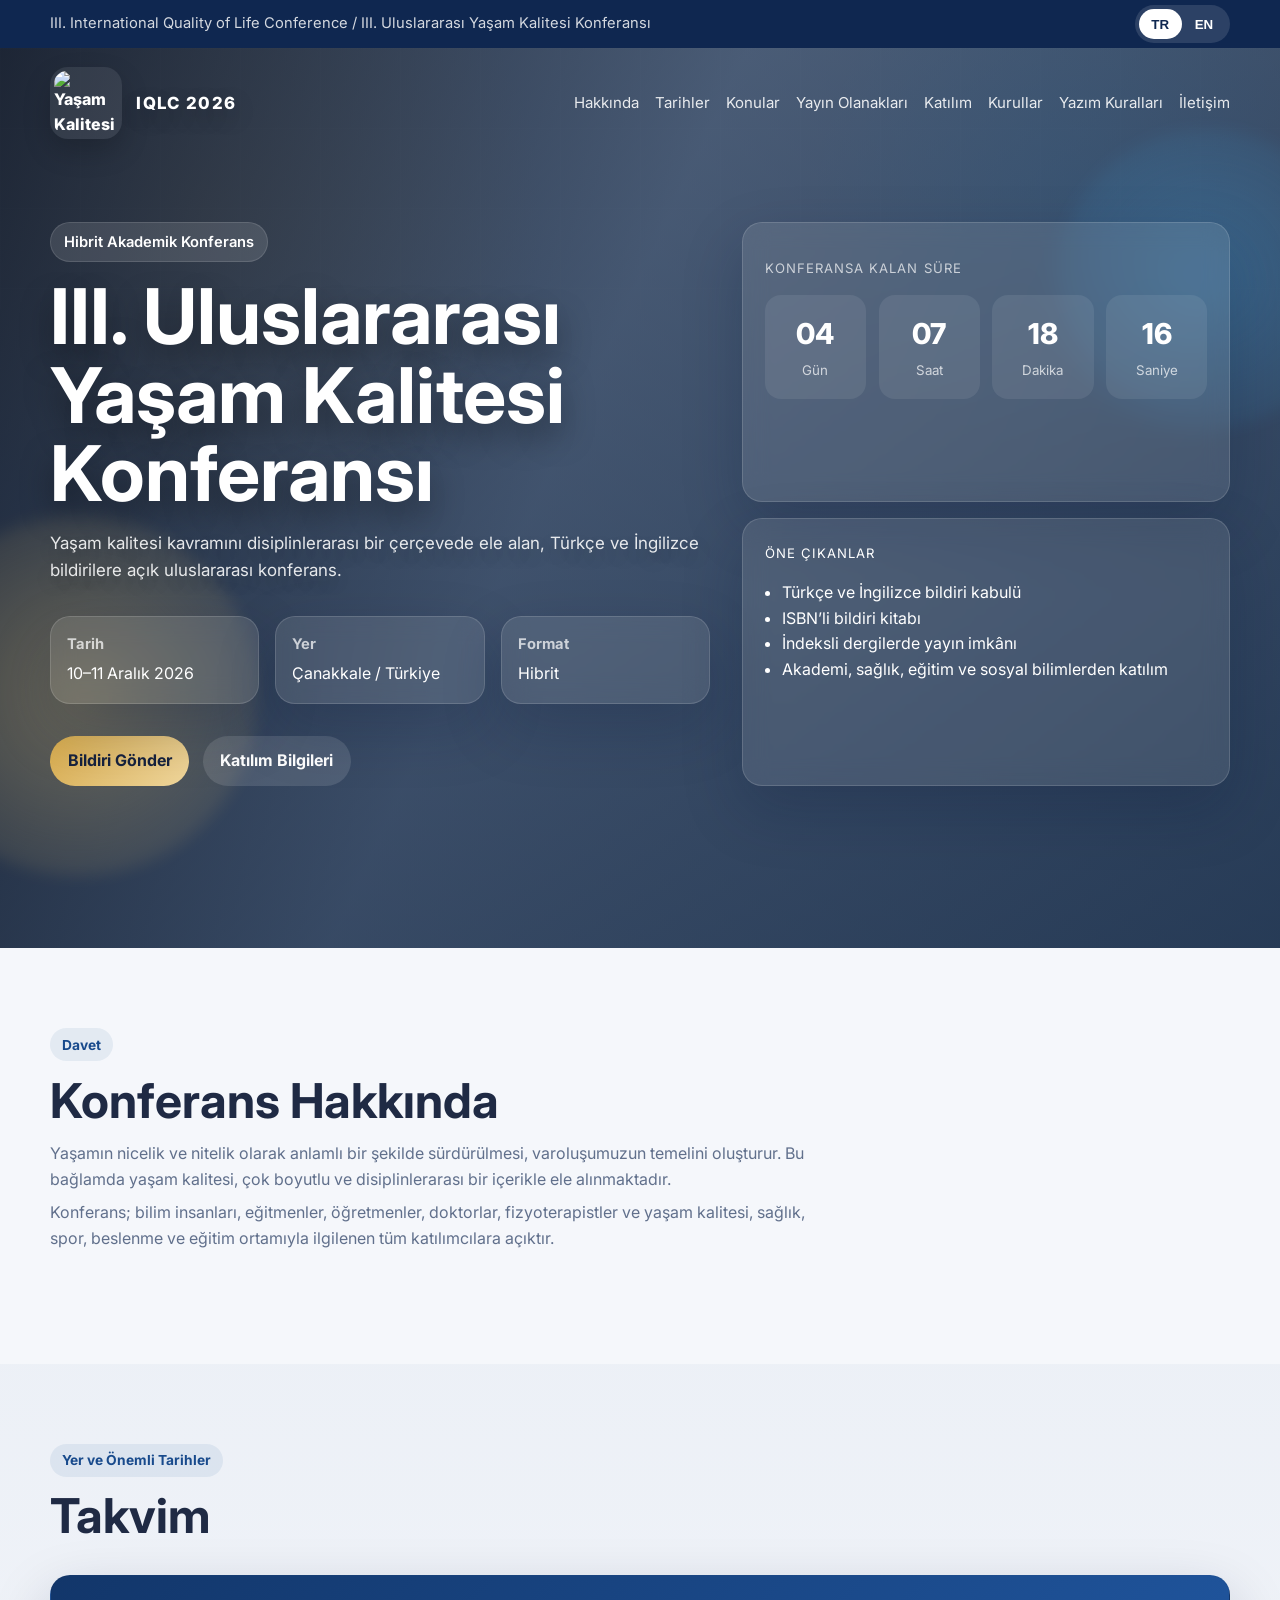
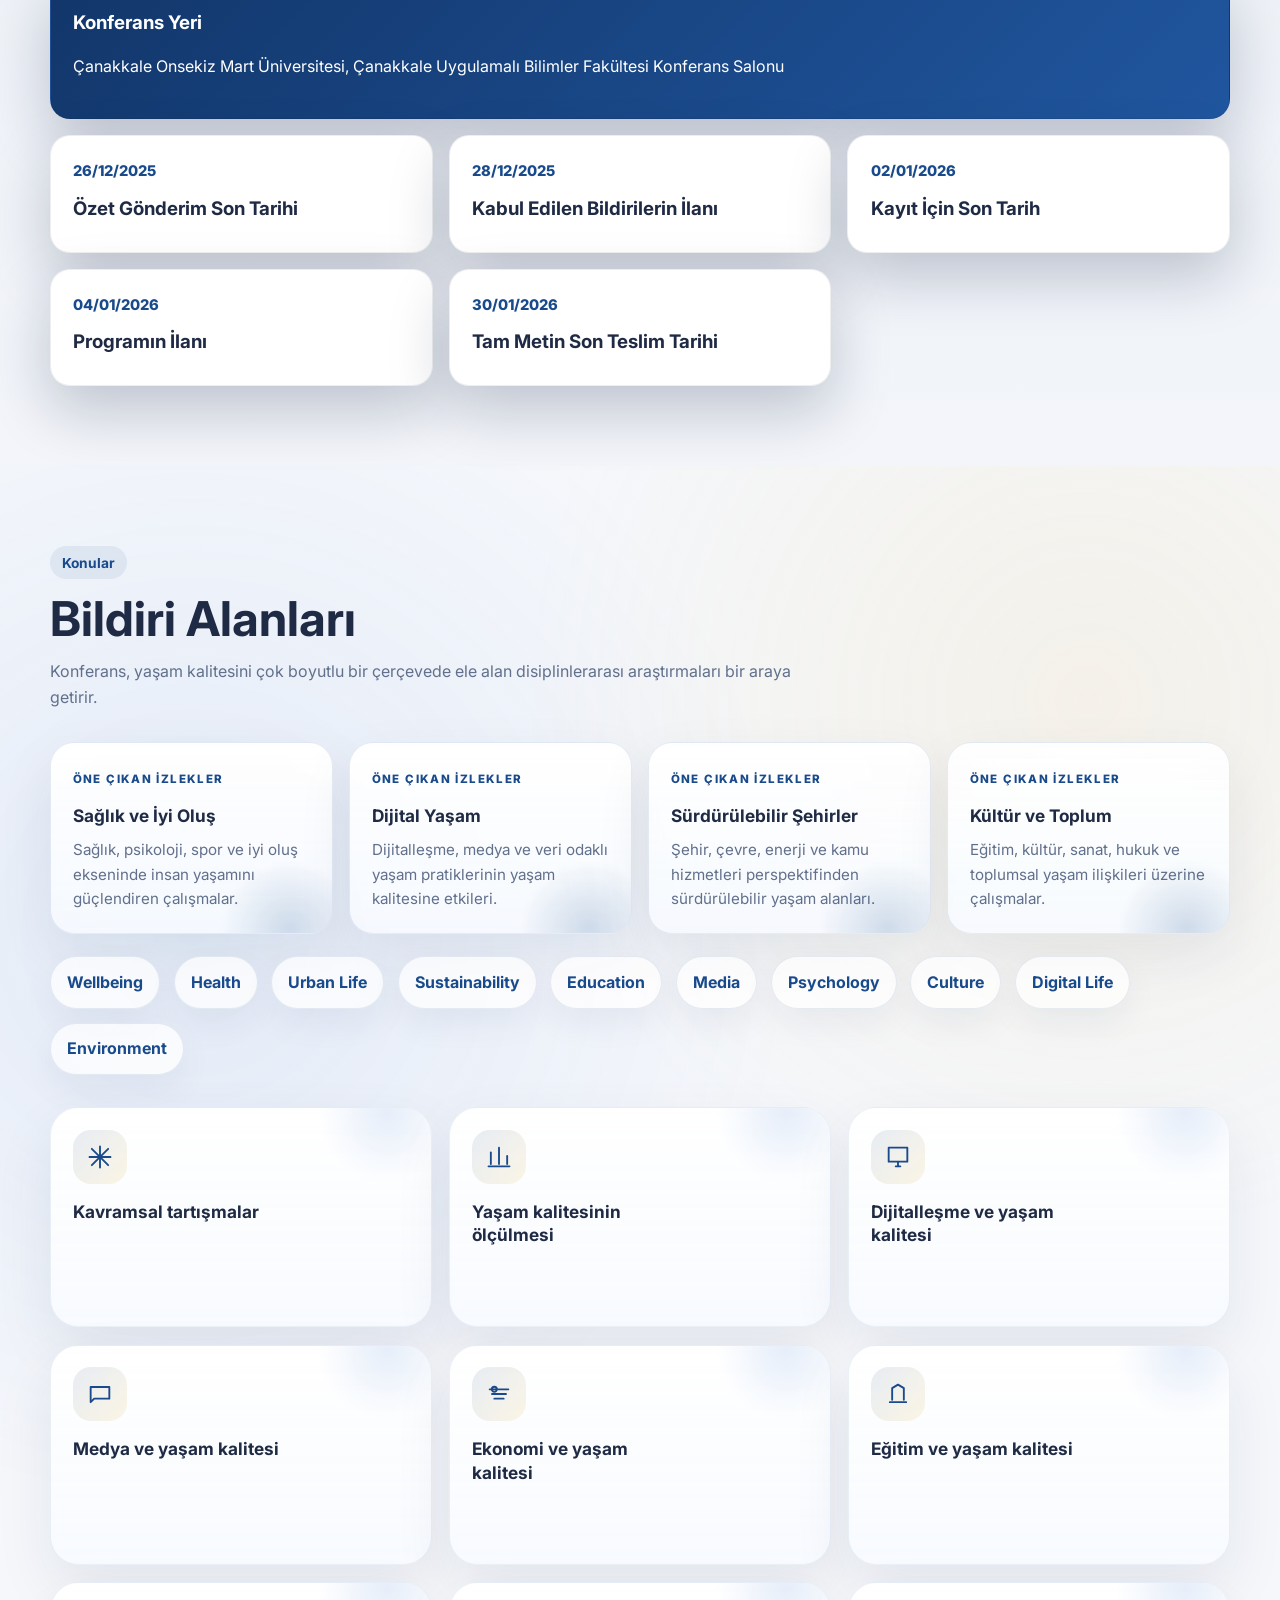
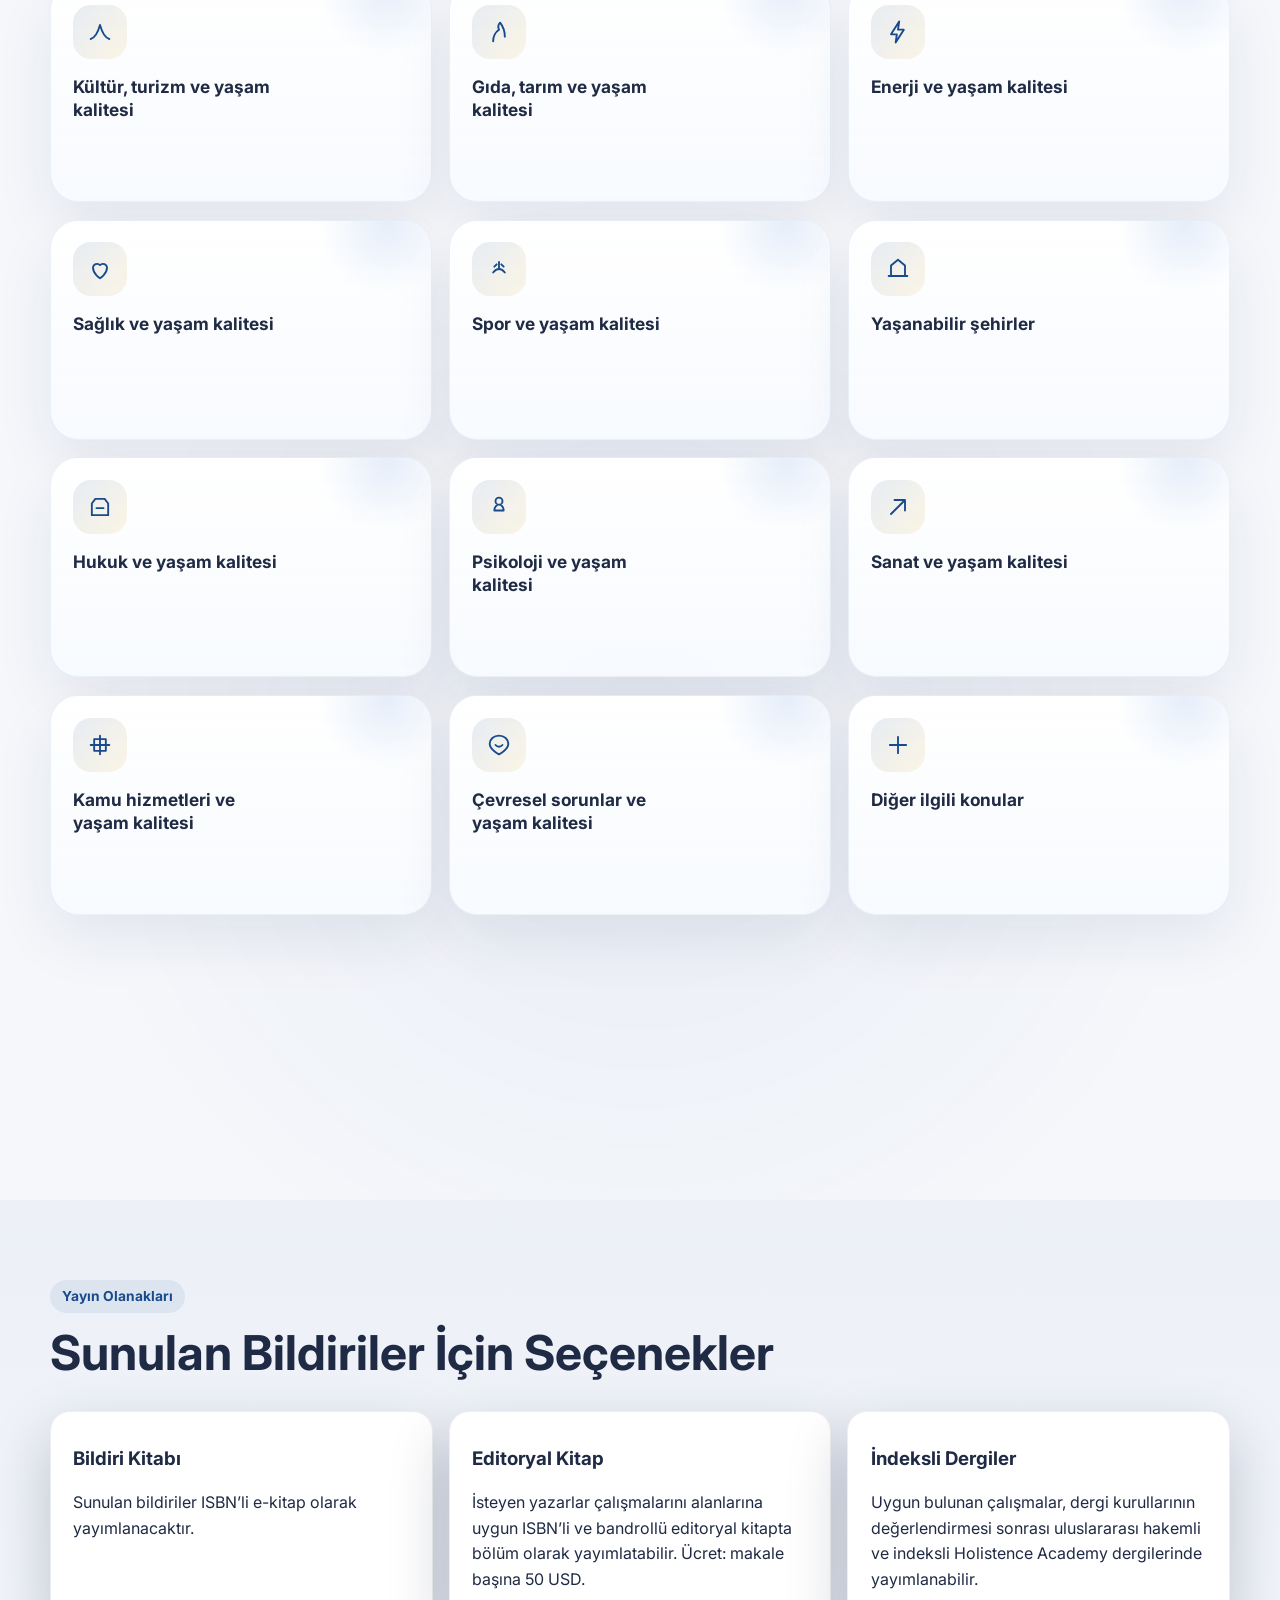
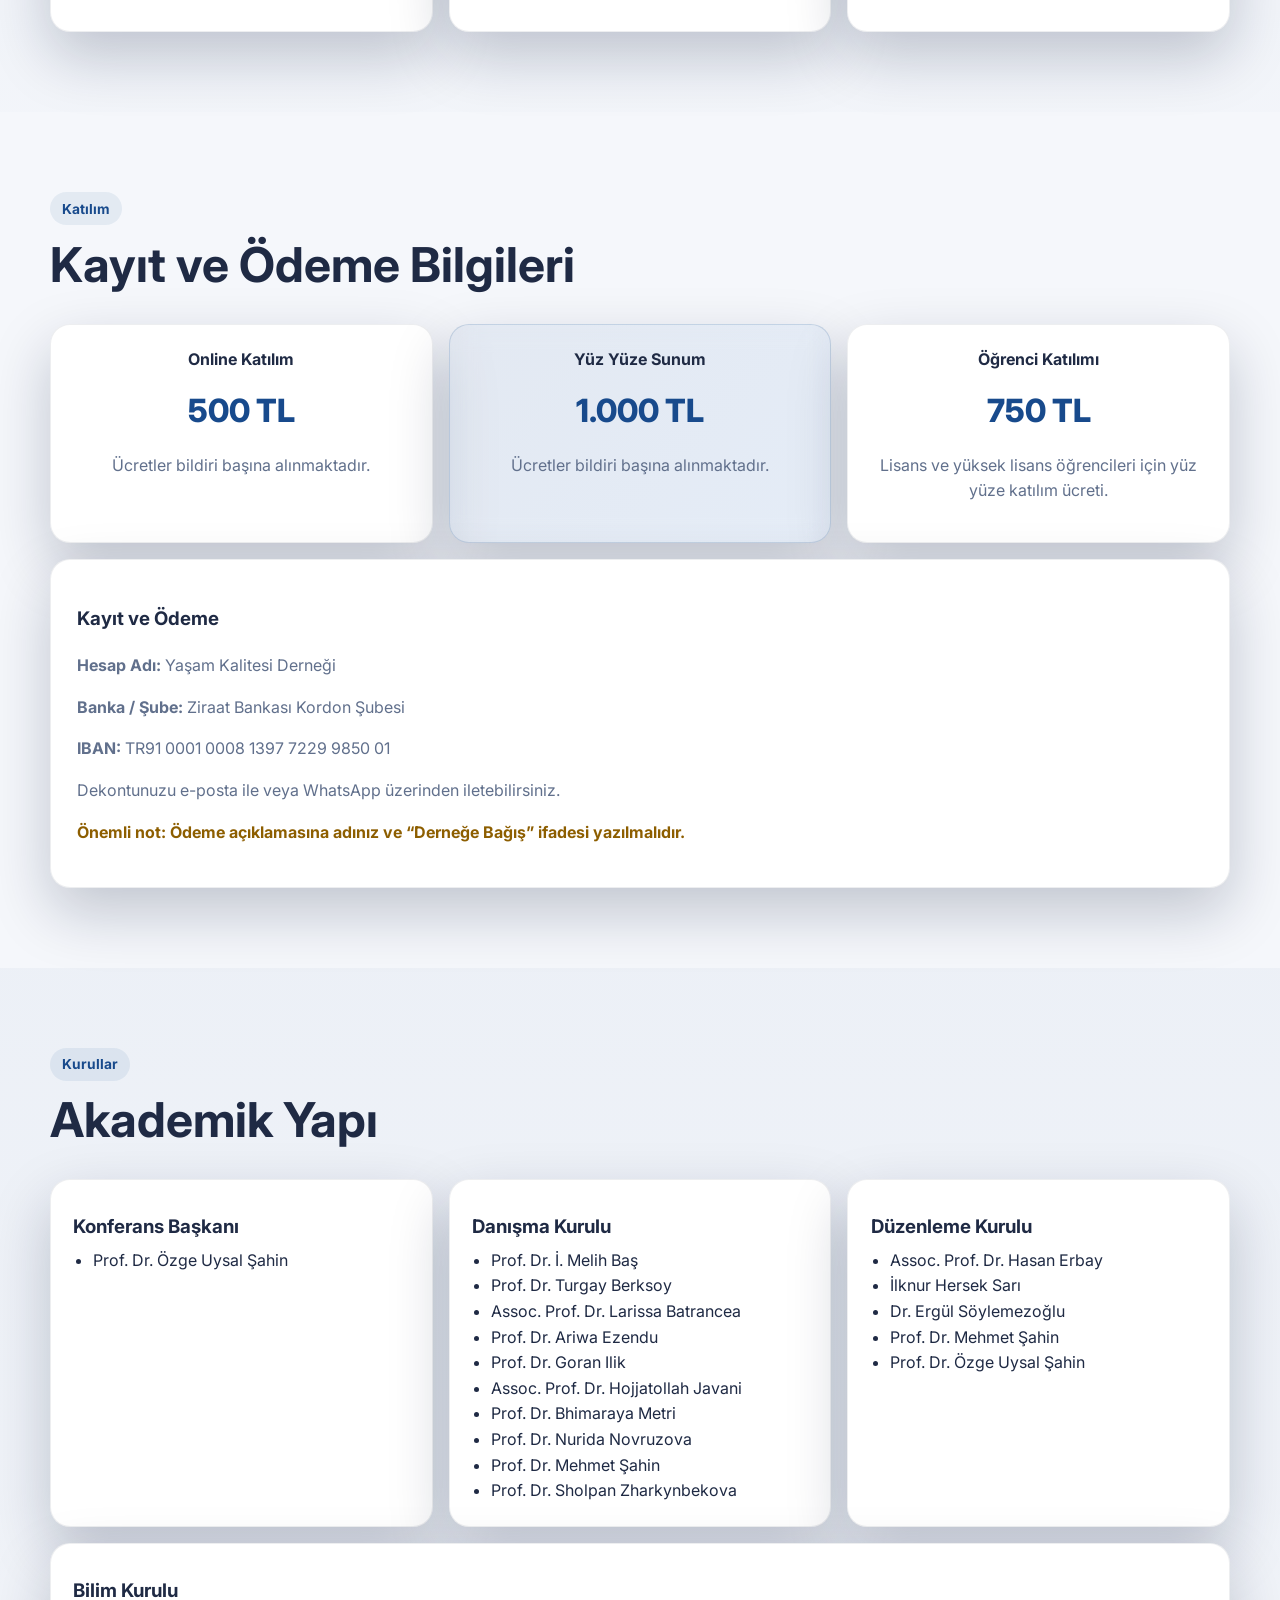
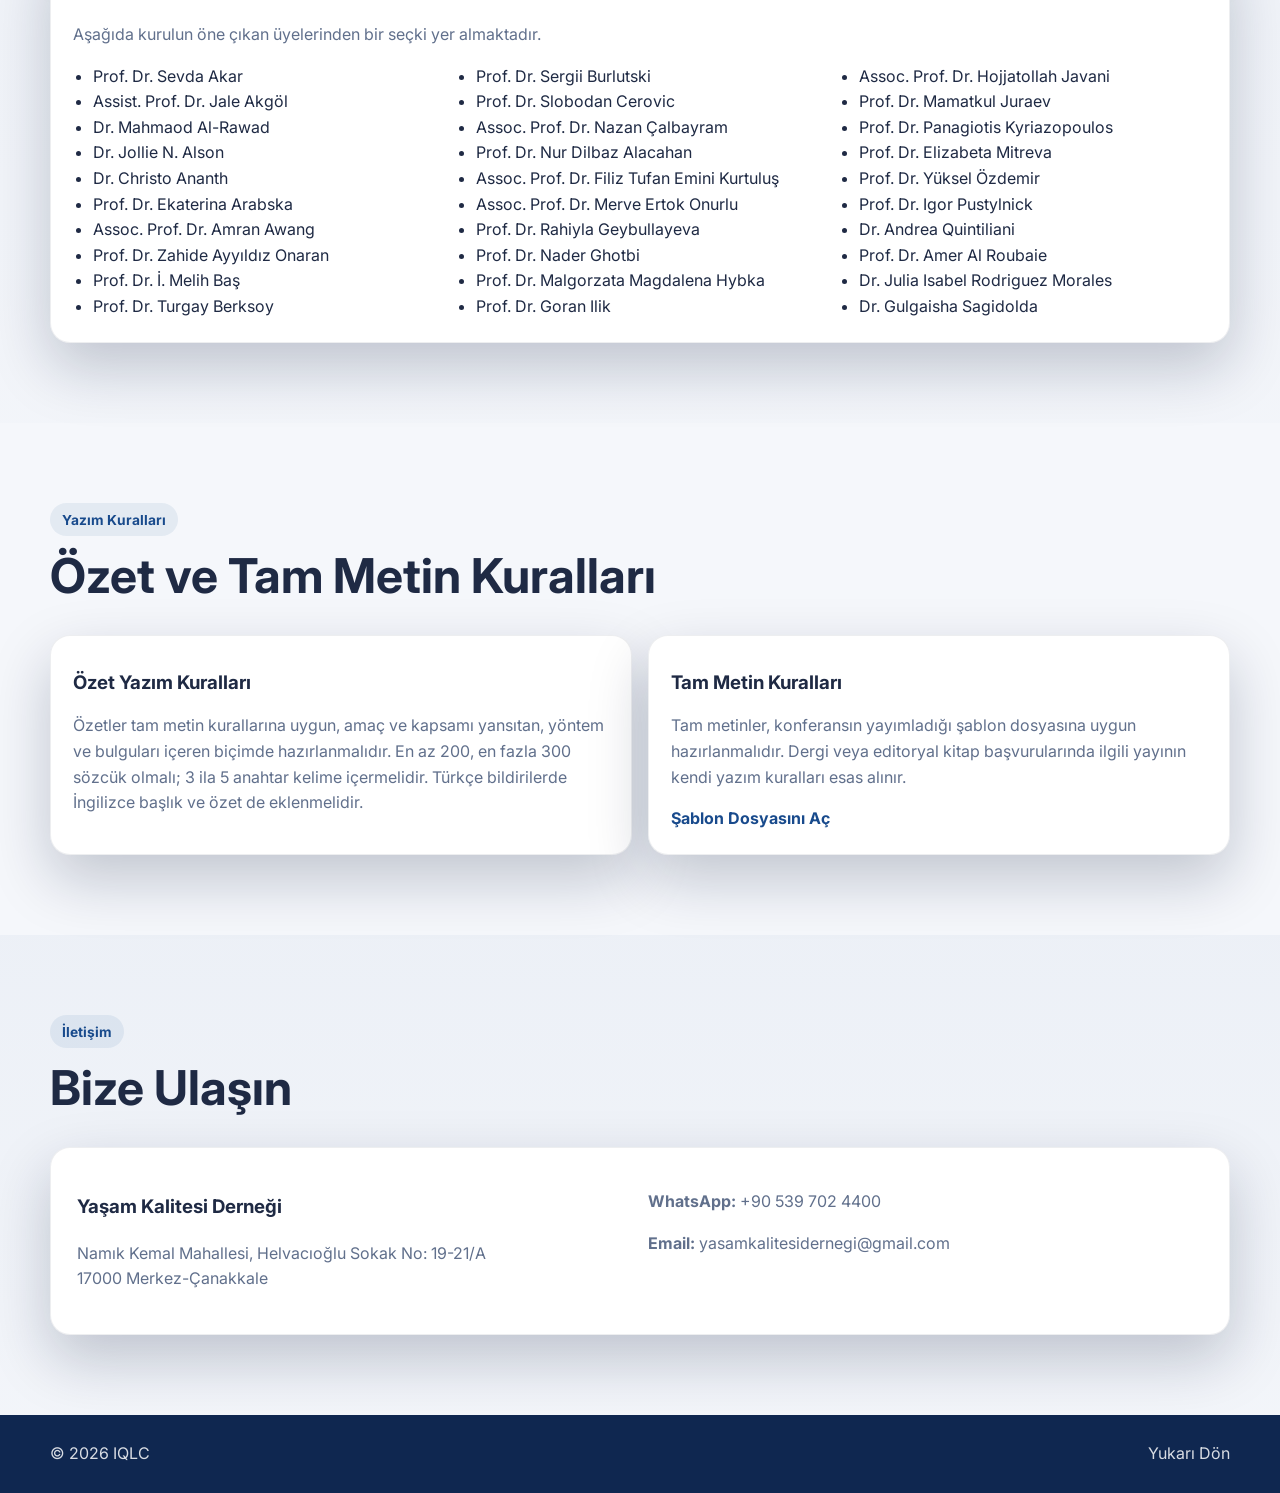
==== commit 7d95be22: "Add files via upload" ====
--- a/index.html
+++ b/index.html
@@ -22,10 +22,19 @@
   </div>
 
   <header class="hero" id="home">
+    <div class="hero-bg-slider" aria-hidden="true">
+      <div class="hero-slide active" style="background-image: url('https://images.unsplash.com/photo-1500530855697-b586d89ba3ee?auto=format&fit=crop&w=1800&q=80');"></div>
+      <div class="hero-slide" style="background-image: url('https://images.unsplash.com/photo-1493246507139-91e8fad9978e?auto=format&fit=crop&w=1800&q=80');"></div>
+      <div class="hero-slide" style="background-image: url('https://images.unsplash.com/photo-1506744038136-46273834b3fb?auto=format&fit=crop&w=1800&q=80');"></div>
+    </div>
+    <div class="hero-overlay" aria-hidden="true"></div>
+    <div class="hero-orb orb-1" aria-hidden="true"></div>
+    <div class="hero-orb orb-2" aria-hidden="true"></div>
+    <div class="hero-gridlines" aria-hidden="true"></div>
     <nav class="navbar container">
       <a href="#home" class="brand">
-        <span class="brand-mark">IQLC</span>
-        <span class="brand-text">2026</span>
+        <img src="assets/logo.png" alt="Yaşam Kalitesi Derneği logosu" class="brand-logo" />
+        <span class="brand-text">IQLC 2026</span>
       </a>
       <button class="menu-toggle" aria-label="Menüyü aç/kapat">☰</button>
       <div class="nav-links">
@@ -50,7 +59,7 @@
         <div class="hero-meta">
           <div class="meta-card">
             <strong data-i18n="hero.dateLabel">Tarih</strong>
-            <span data-i18n="hero.dateValue">16–17 Ocak 2026</span>
+            <span data-i18n="hero.dateValue">10–11 Aralık 2026</span>
           </div>
           <div class="meta-card">
             <strong data-i18n="hero.locationLabel">Yer</strong>
--- a/styles.css
+++ b/styles.css
@@ -56,47 +56,107 @@
 .lang-btn.active { background: white; color: #0f2750; }
 .hero {
   position: relative;
-  background:
-    linear-gradient(135deg, rgba(9,29,60,.92), rgba(24,74,140,.85)),
-    radial-gradient(circle at top right, rgba(213,169,75,.22), transparent 32%);
   color: white;
   overflow: hidden;
-}
-.hero::after {
-  content: "";
+  isolation: isolate;
+  min-height: 100vh;
+}
+.hero-bg-slider,
+.hero-overlay,
+.hero-gridlines,
+.hero-orb {
   position: absolute;
-  inset: auto -10% -60px auto;
+  inset: 0;
+}
+.hero-bg-slider {
+  z-index: -4;
+}
+.hero-slide {
+  position: absolute;
+  inset: 0;
+  background-size: cover;
+  background-position: center;
+  opacity: 0;
+  transform: scale(1.08);
+  transition: opacity 1.4s ease, transform 7s ease;
+}
+.hero-slide.active {
+  opacity: 1;
+  transform: scale(1);
+}
+.hero-overlay {
+  z-index: -3;
+  background:
+    linear-gradient(115deg, rgba(6, 16, 34, .86), rgba(15, 43, 82, .60) 44%, rgba(12, 38, 72, .74)),
+    radial-gradient(circle at 16% 18%, rgba(231, 181, 92, .28), transparent 26%),
+    radial-gradient(circle at 84% 16%, rgba(79, 196, 255, .18), transparent 20%),
+    linear-gradient(to bottom, rgba(8, 14, 26, .35), rgba(8, 14, 26, .55));
+}
+.hero-gridlines {
+  z-index: -2;
+  background-image:
+    linear-gradient(rgba(255,255,255,.08) 1px, transparent 1px),
+    linear-gradient(90deg, rgba(255,255,255,.08) 1px, transparent 1px);
+  background-size: 80px 80px;
+  mask-image: linear-gradient(to bottom, rgba(0,0,0,.45), transparent 75%);
+  opacity: .22;
+  animation: gridFloat 20s linear infinite;
+}
+.hero-orb {
+  z-index: -1;
+  border-radius: 50%;
+  filter: blur(8px);
+  opacity: .58;
+}
+.orb-1 {
+  inset: auto auto 8% -8%;
   width: 360px;
   height: 360px;
-  border-radius: 50%;
-  background: rgba(255,255,255,.05);
-  filter: blur(10px);
+  background: radial-gradient(circle, rgba(240, 201, 112, .55), rgba(240, 201, 112, 0));
+  animation: floatOrb 9s ease-in-out infinite;
+}
+.orb-2 {
+  inset: 9% -6% auto auto;
+  width: 300px;
+  height: 300px;
+  background: radial-gradient(circle, rgba(65, 183, 255, .40), rgba(65, 183, 255, 0));
+  animation: floatOrb 11s ease-in-out infinite reverse;
+}
+@keyframes gridFloat {
+  from { transform: translate3d(0, 0, 0); }
+  to { transform: translate3d(-40px, 40px, 0); }
+}
+@keyframes floatOrb {
+  0%, 100% { transform: translateY(0) scale(1); }
+  50% { transform: translateY(-14px) scale(1.04); }
 }
 .navbar {
   display: flex;
   align-items: center;
   justify-content: space-between;
-  padding: 1rem 0;
-  gap: 1rem;
+  padding: 1.2rem 0;
+  gap: 1rem;
+  position: relative;
+  z-index: 2;
 }
 .brand {
   display: inline-flex;
   align-items: center;
-  gap: .65rem;
+  gap: .9rem;
   font-weight: 800;
-}
-.brand-mark {
-  display: inline-flex;
-  align-items: center;
-  justify-content: center;
-  width: 54px;
-  height: 54px;
-  border-radius: 16px;
-  background: linear-gradient(135deg, var(--accent), #f0d79d);
-  color: #1b2740;
-  box-shadow: 0 10px 30px rgba(213,169,75,.22);
-}
-.brand-text { font-size: 1.05rem; letter-spacing: .08em; }
+  position: relative;
+  z-index: 2;
+}
+.brand-logo {
+  width: 72px;
+  height: 72px;
+  object-fit: contain;
+  border-radius: 18px;
+  box-shadow: 0 12px 28px rgba(0,0,0,.18);
+  background: rgba(255,255,255,.08);
+  padding: .22rem;
+}
+.brand-text { font-size: 1.05rem; letter-spacing: .08em; text-shadow: 0 8px 22px rgba(0,0,0,.28); }
 .nav-links {
   display: flex;
   flex-wrap: wrap;
@@ -120,7 +180,9 @@
   display: grid;
   grid-template-columns: 1.15fr .85fr;
   gap: 2rem;
-  padding: 3.5rem 0 5rem;
+  padding: 4rem 0 5.5rem;
+  position: relative;
+  z-index: 2;
 }
 .eyebrow {
   display: inline-flex;
@@ -134,15 +196,22 @@
   font-size: .92rem;
 }
 .hero h1 {
-  font-size: clamp(2.3rem, 5vw, 4.5rem);
-  line-height: 1.08;
+  font-size: clamp(2.8rem, 6vw, 5.4rem);
+  line-height: 1.02;
   margin: 1rem 0;
-  max-width: 12ch;
+  max-width: 11ch;
+  text-shadow: 0 14px 32px rgba(0,0,0,.38);
+  animation: titlePulse 4.4s ease-in-out infinite;
+}
+@keyframes titlePulse {
+  0%,100% { transform: translateY(0); filter: brightness(1); }
+  50% { transform: translateY(-4px); filter: brightness(1.08); }
 }
 .hero-subtitle {
-  font-size: 1.05rem;
-  color: rgba(255,255,255,.82);
+  font-size: 1.06rem;
+  color: rgba(255,255,255,.88);
   max-width: 62ch;
+  text-shadow: 0 8px 18px rgba(0,0,0,.24);
 }
 .hero-meta {
   display: grid;
@@ -160,11 +229,11 @@
 .board-card,
 .rule-card,
 .contact-card {
-  background: rgba(255,255,255,.08);
-  backdrop-filter: blur(8px);
-  border: 1px solid rgba(255,255,255,.12);
+  background: rgba(255,255,255,.10);
+  backdrop-filter: blur(12px);
+  border: 1px solid rgba(255,255,255,.14);
   border-radius: var(--radius);
-  box-shadow: var(--shadow);
+  box-shadow: 0 24px 60px rgba(10, 25, 54, .22);
 }
 .meta-card {
   padding: 1rem;
@@ -615,3 +684,11 @@
   .featured-tracks, .topics-grid { grid-template-columns: 1fr; }
   .topic-card { min-height: 210px; }
 }
+
+.hero-copy, .hero-panel { position: relative; z-index: 2; }
+@media (max-width: 760px) {
+  .brand-logo { width: 58px; height: 58px; border-radius: 14px; }
+  .brand-text { font-size: .96rem; letter-spacing: .05em; }
+  .hero-grid { padding-top: 2.8rem; }
+  .hero-gridlines { background-size: 56px 56px; }
+}
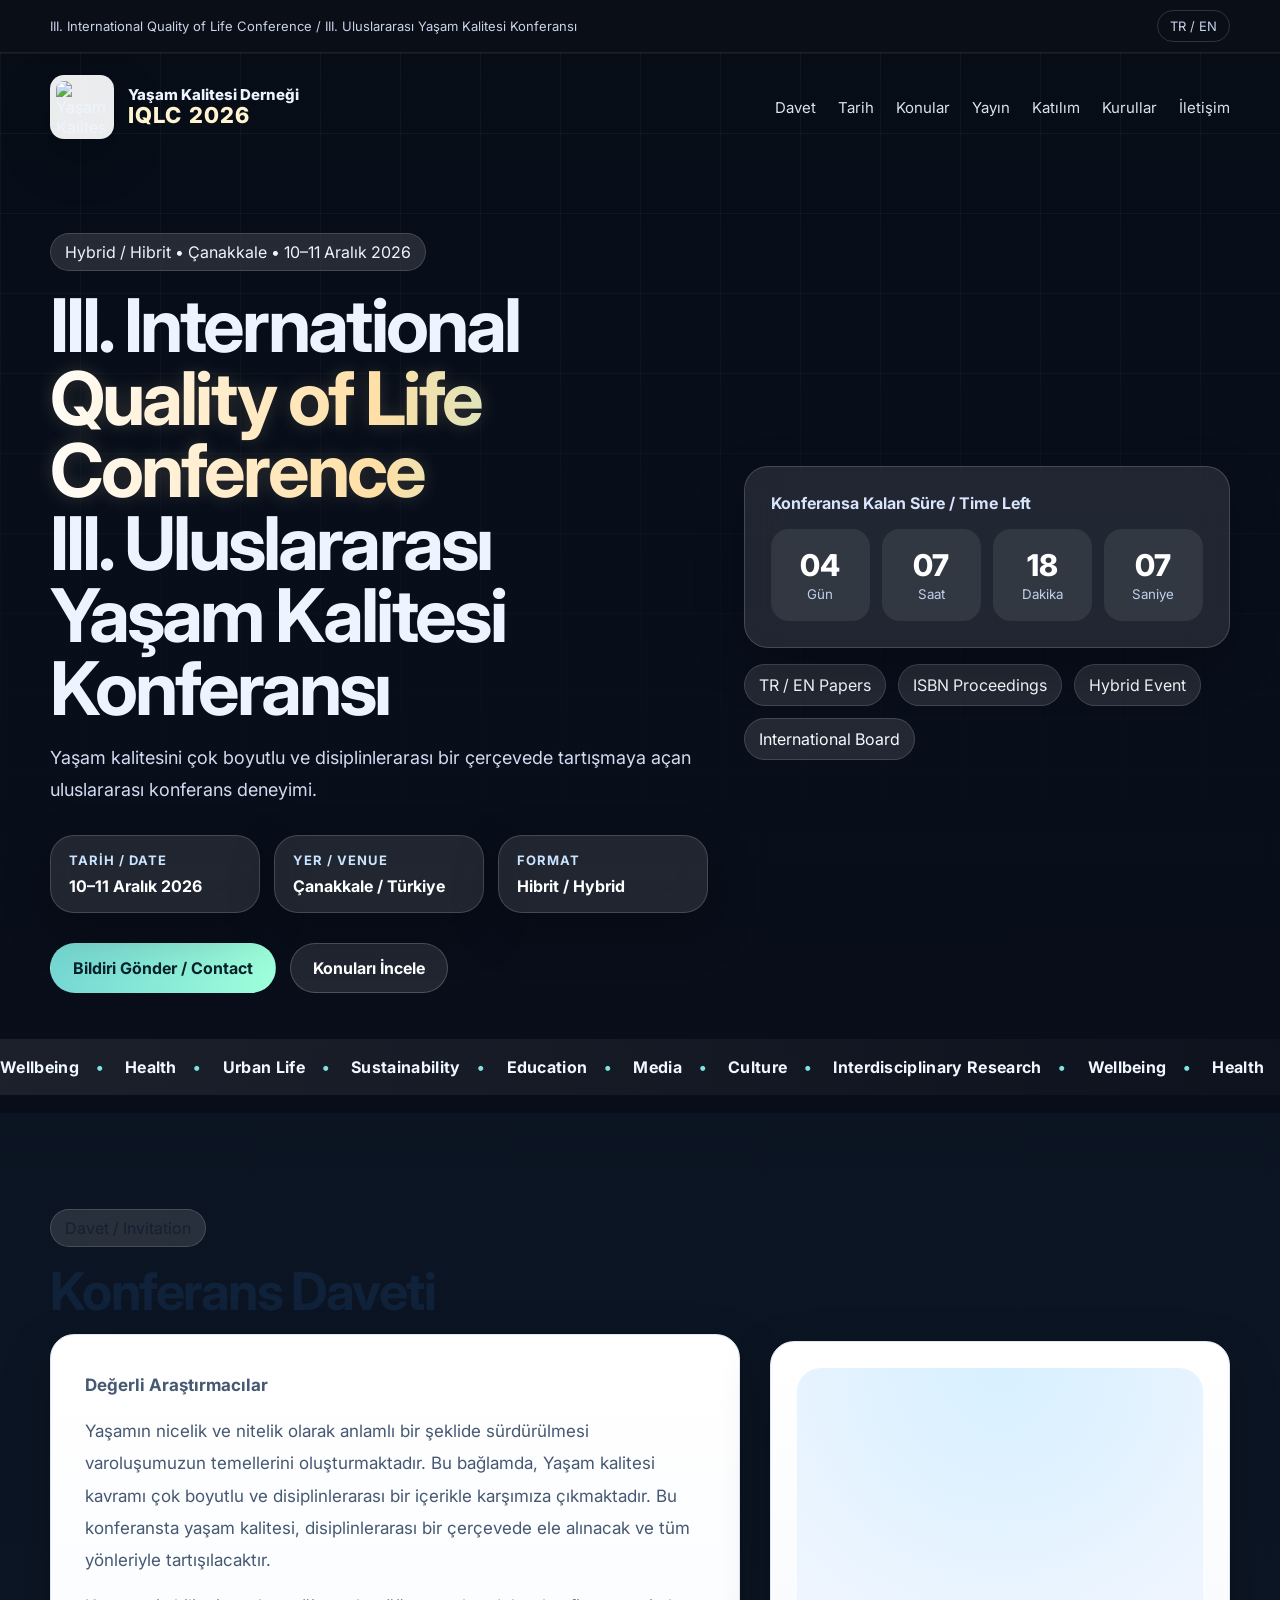
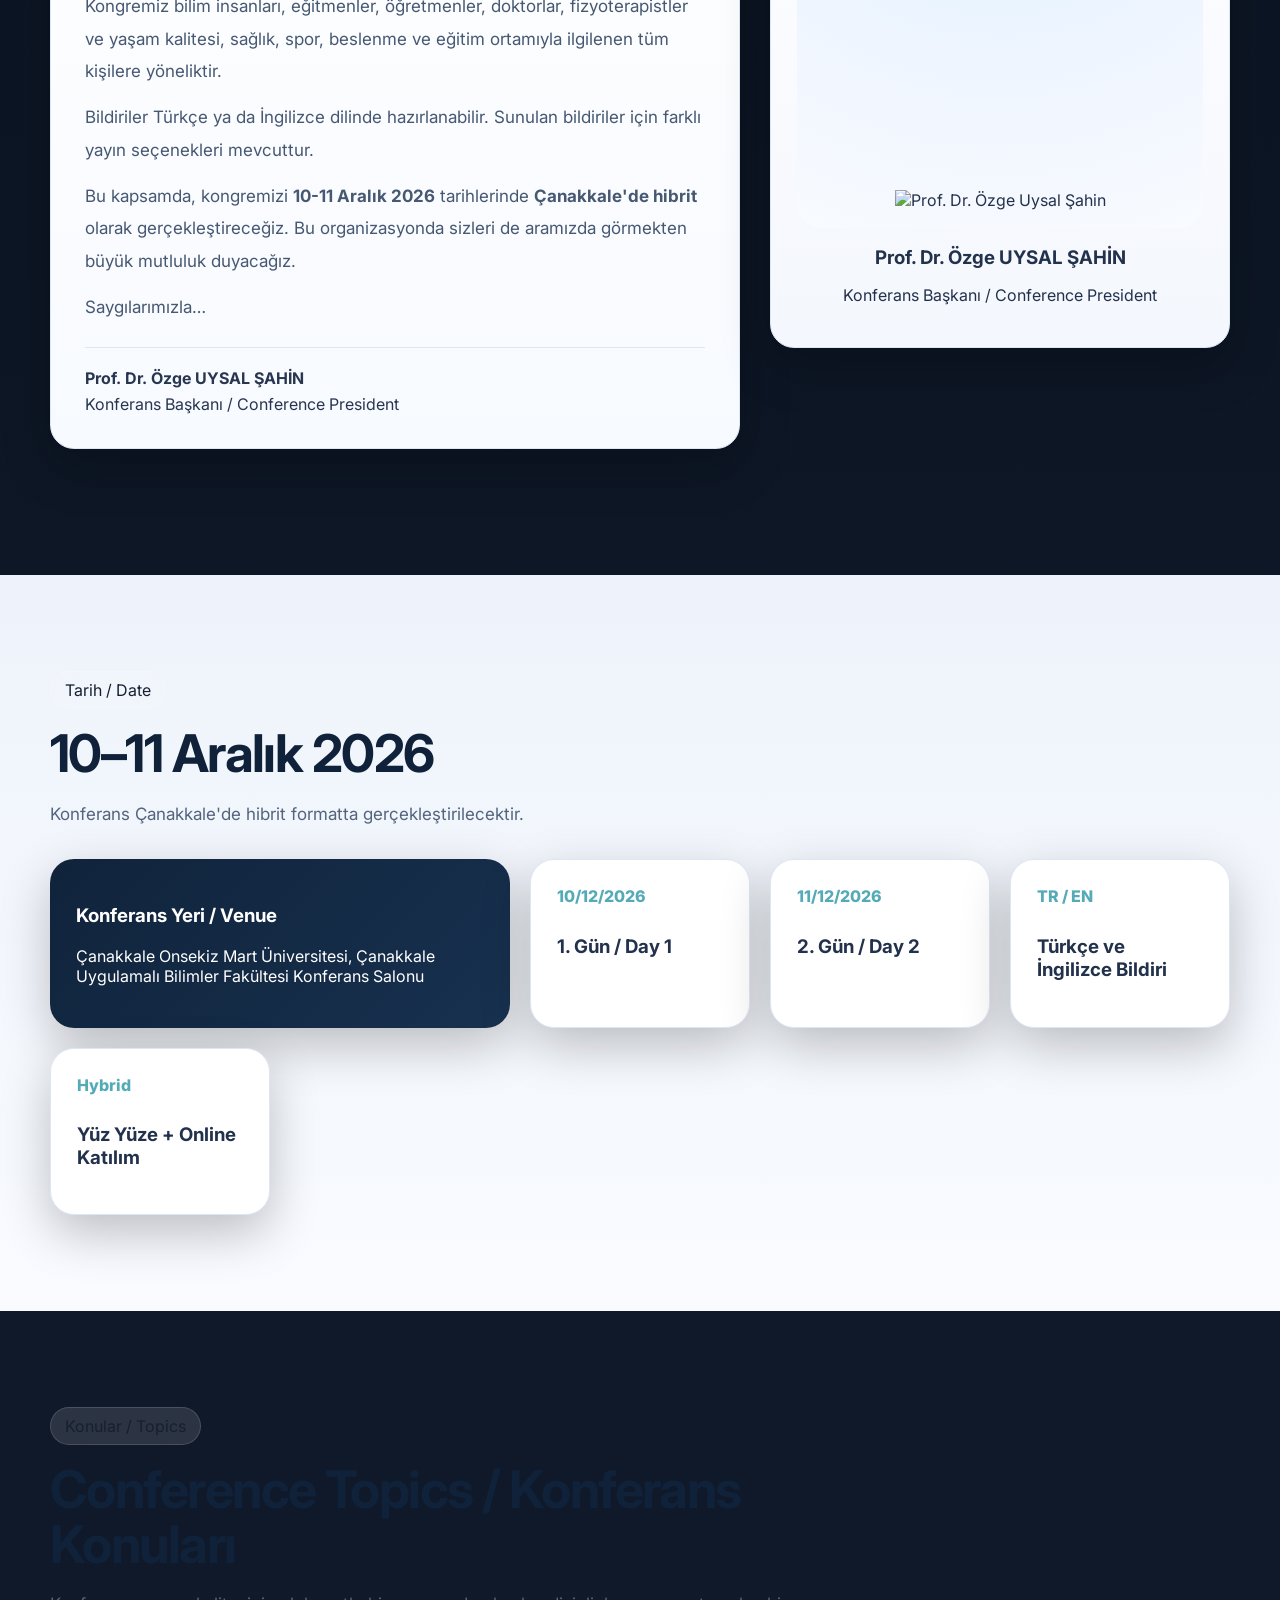
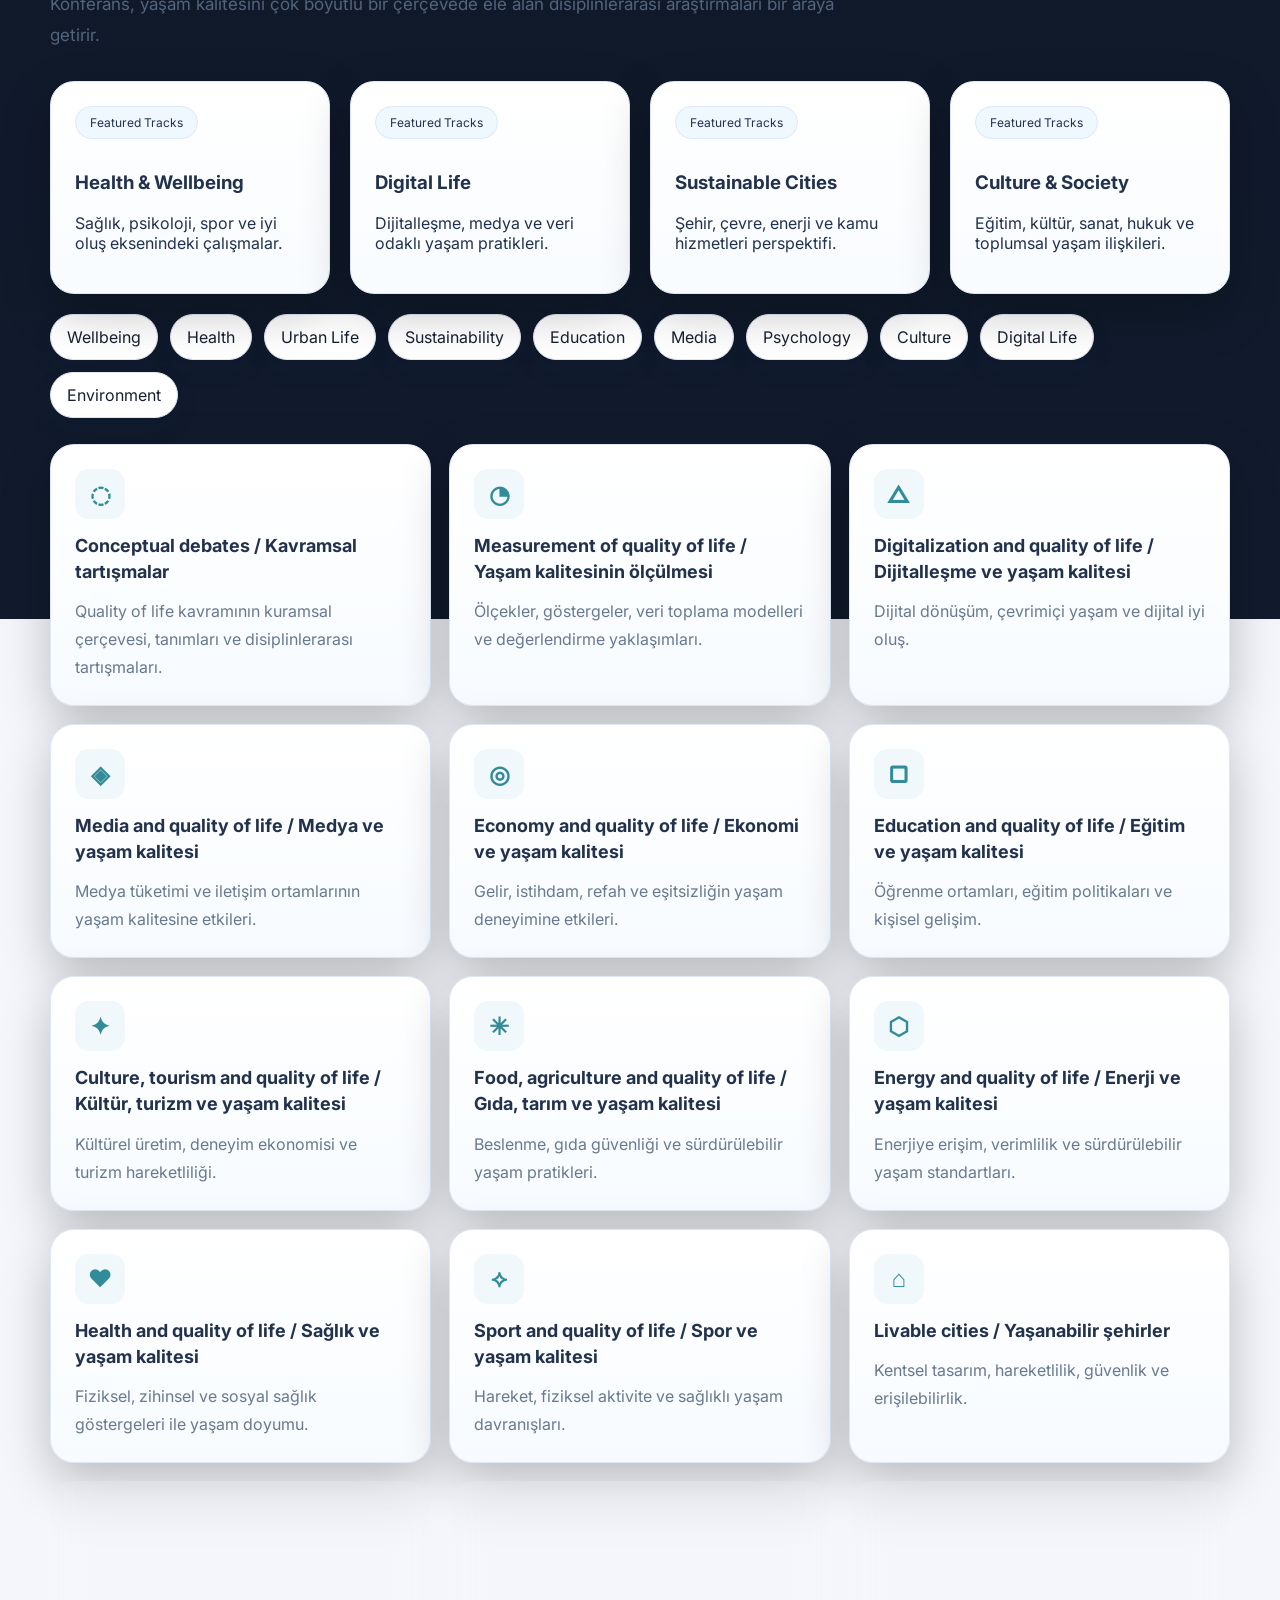
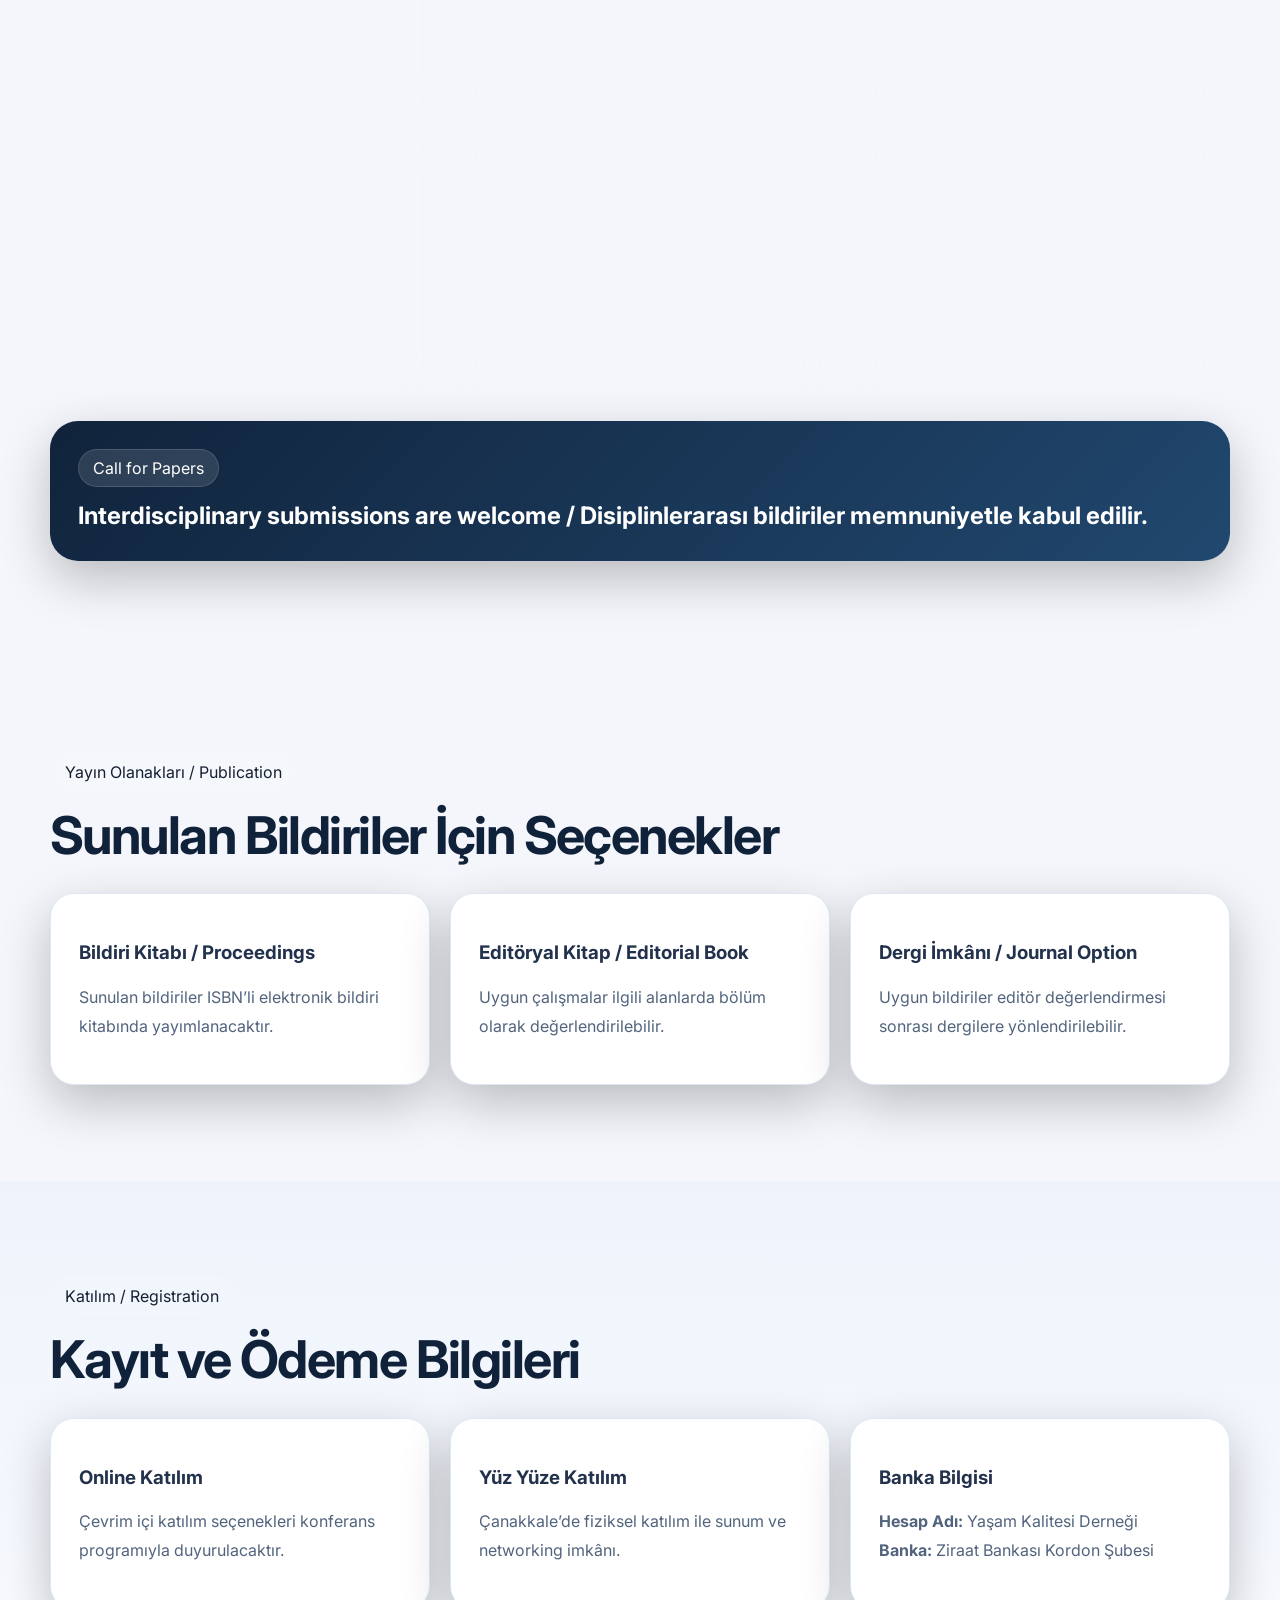
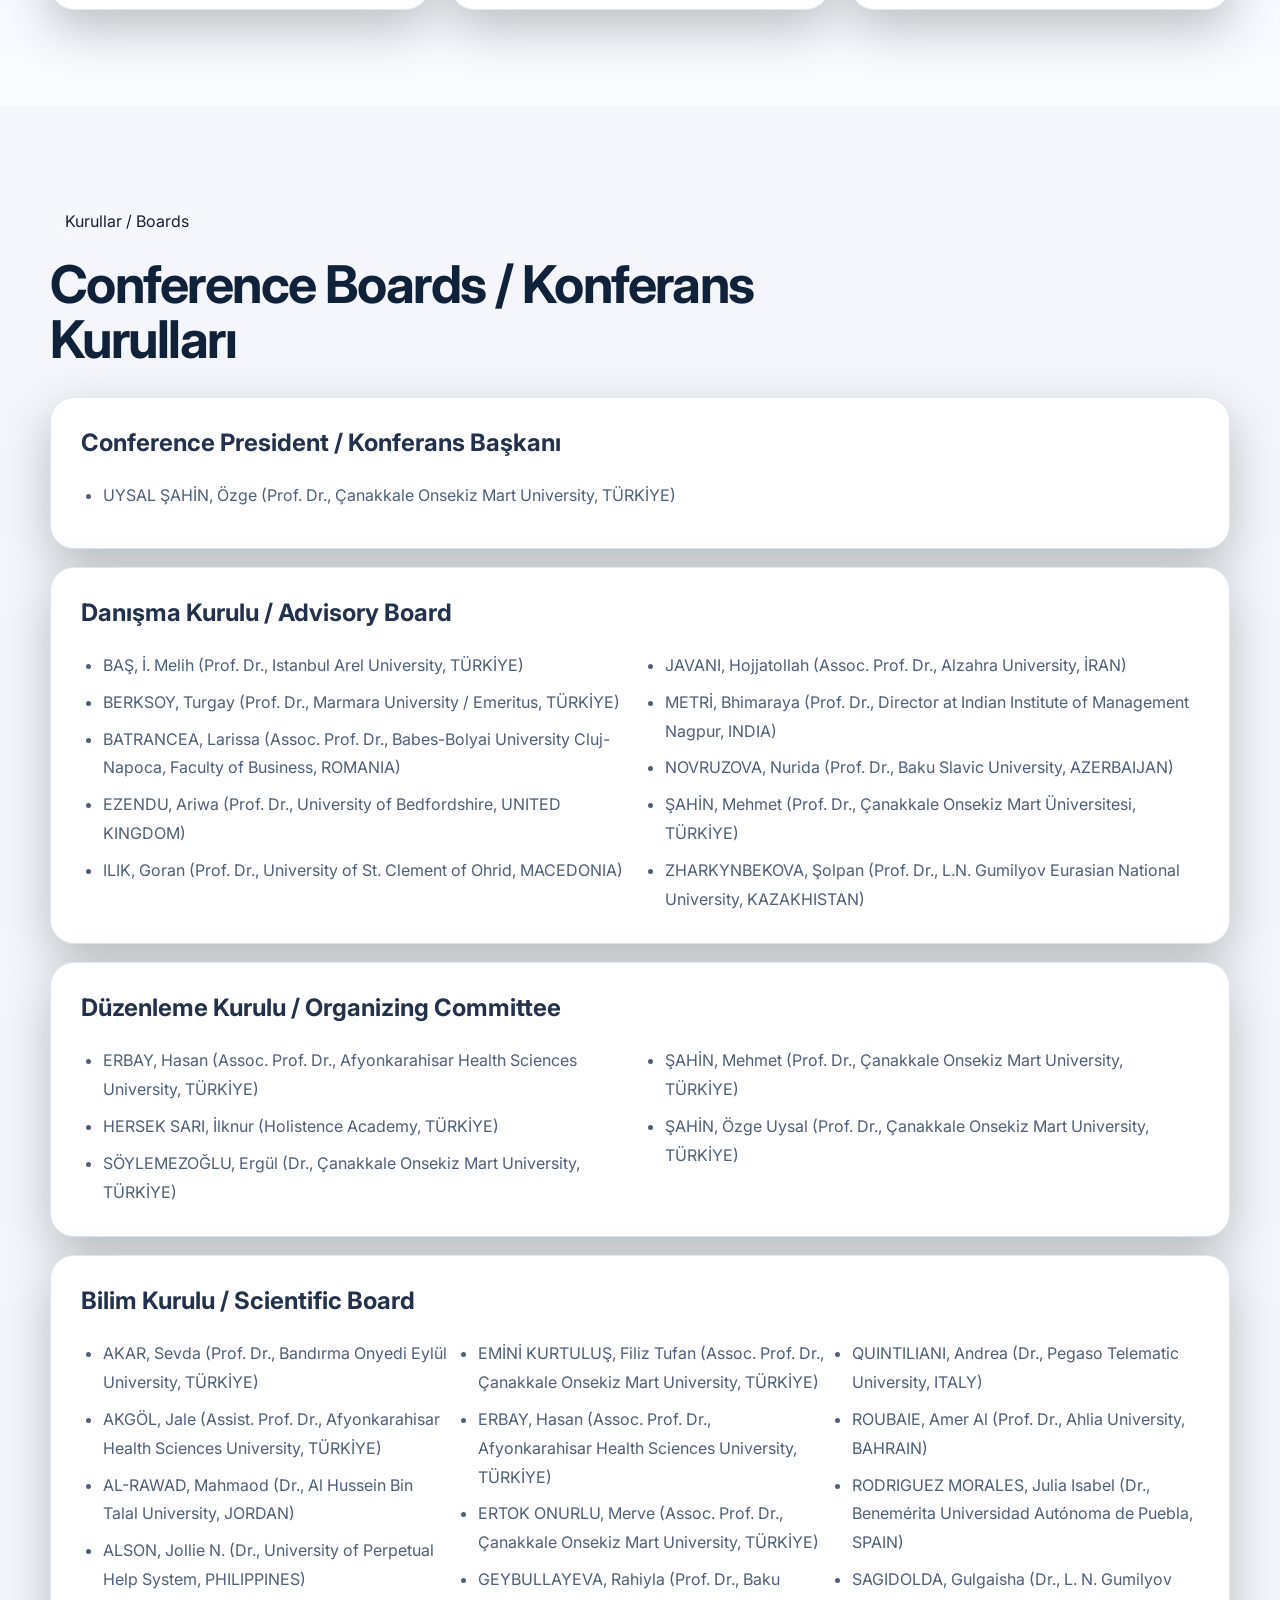
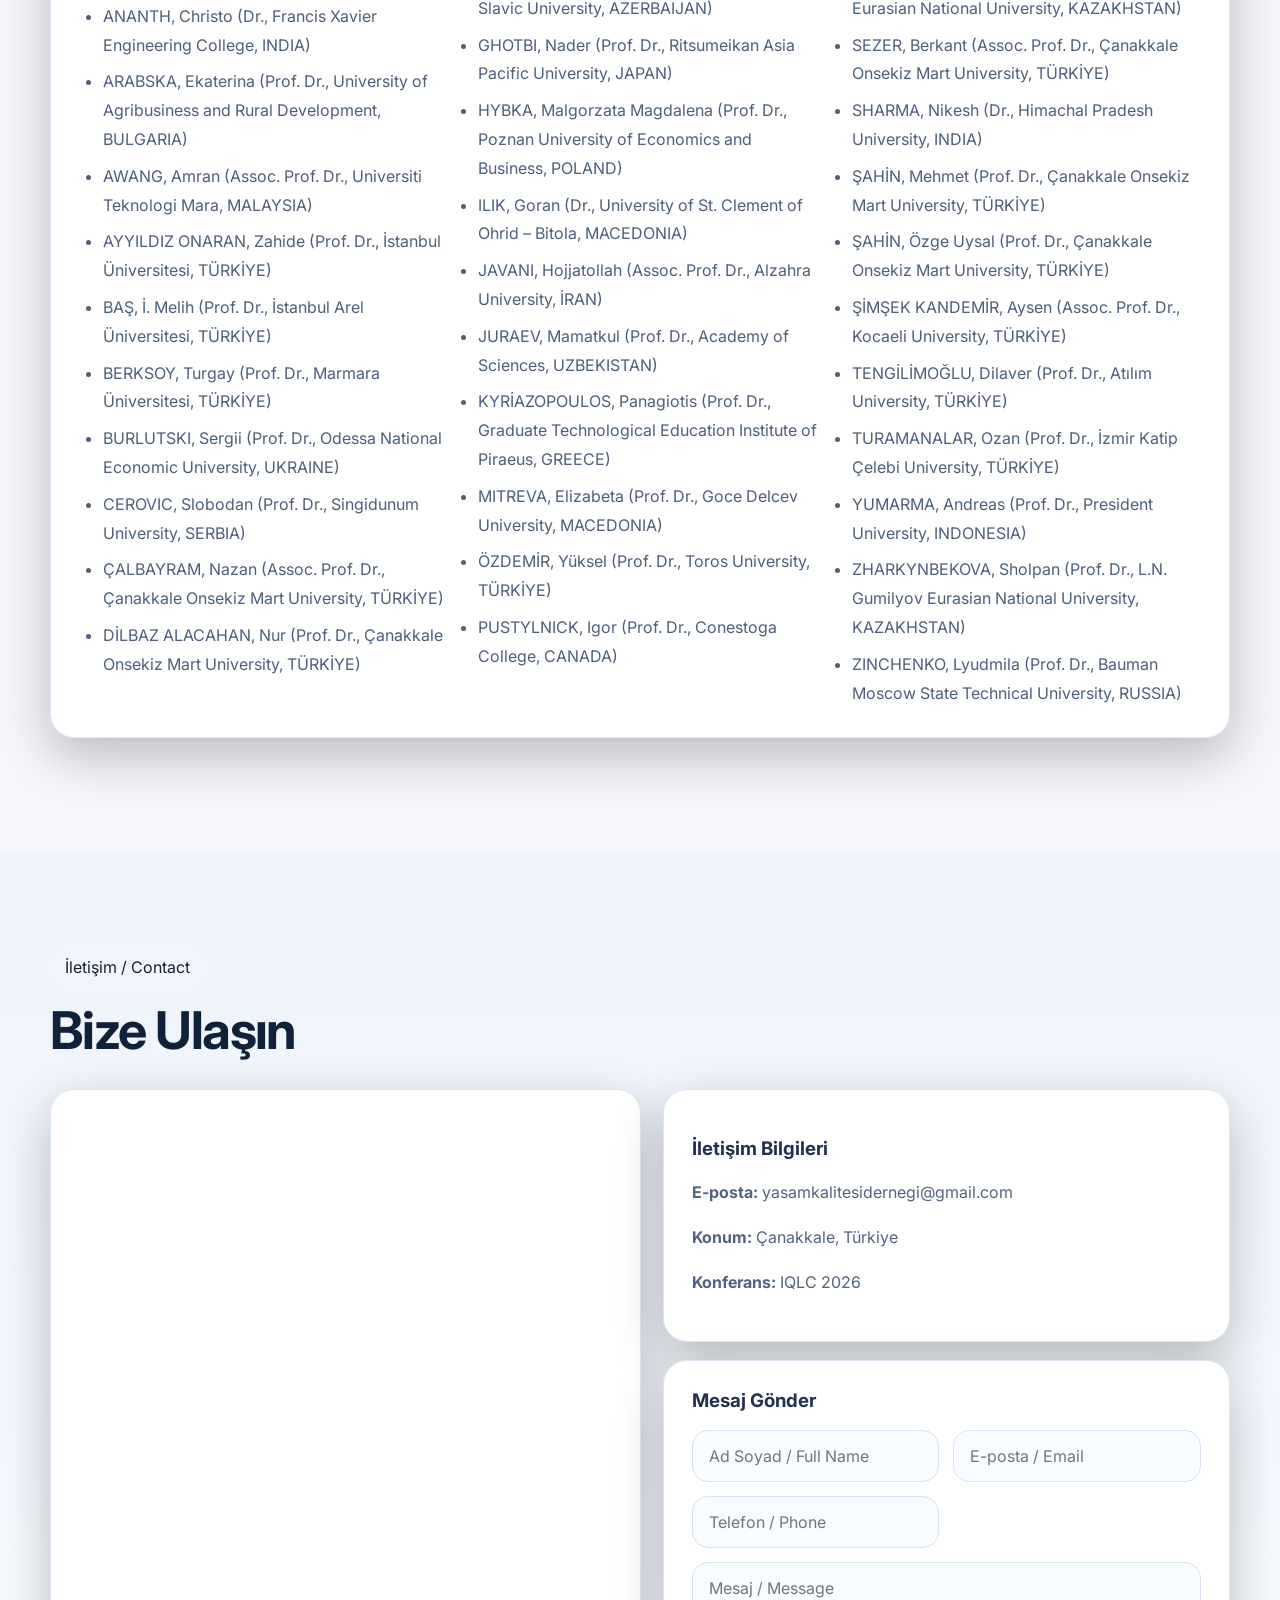
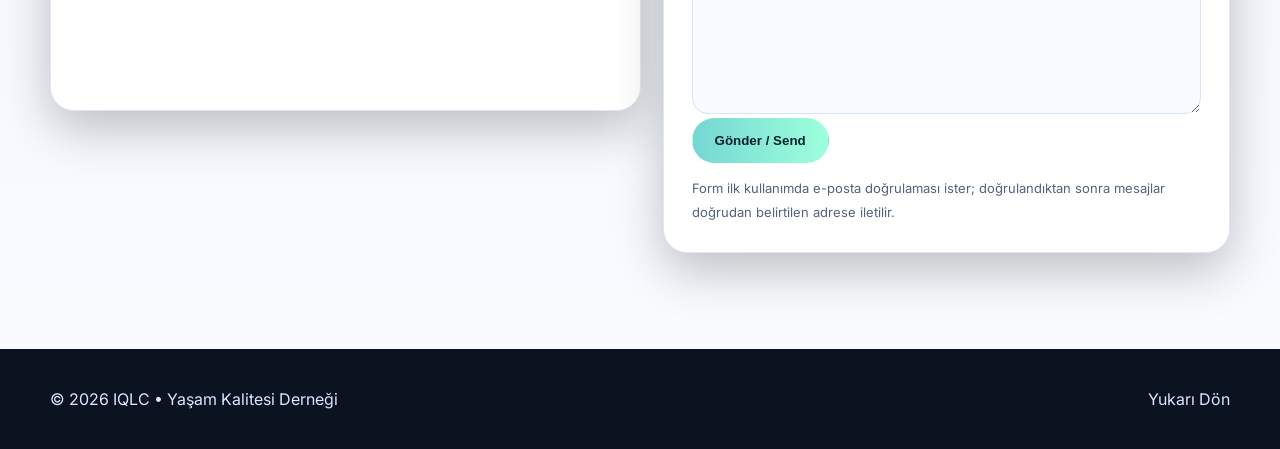
==== commit bba003ee: "Add files via upload" ====
--- a/index.html
+++ b/index.html
@@ -14,134 +14,134 @@
   <div class="topbar">
     <div class="container topbar-inner">
       <div class="topbar-text">III. International Quality of Life Conference / III. Uluslararası Yaşam Kalitesi Konferansı</div>
-      <div class="lang-switch" aria-label="Language switcher">
-        <button class="lang-btn active" data-setlang="tr">TR</button>
-        <button class="lang-btn" data-setlang="en">EN</button>
-      </div>
+      <div class="lang-chip">TR / EN</div>
     </div>
   </div>
 
   <header class="hero" id="home">
-    <div class="hero-bg-slider" aria-hidden="true">
-      <div class="hero-slide active" style="background-image: url('https://images.unsplash.com/photo-1500530855697-b586d89ba3ee?auto=format&fit=crop&w=1800&q=80');"></div>
-      <div class="hero-slide" style="background-image: url('https://images.unsplash.com/photo-1493246507139-91e8fad9978e?auto=format&fit=crop&w=1800&q=80');"></div>
-      <div class="hero-slide" style="background-image: url('https://images.unsplash.com/photo-1506744038136-46273834b3fb?auto=format&fit=crop&w=1800&q=80');"></div>
-    </div>
-    <div class="hero-overlay" aria-hidden="true"></div>
-    <div class="hero-orb orb-1" aria-hidden="true"></div>
-    <div class="hero-orb orb-2" aria-hidden="true"></div>
-    <div class="hero-gridlines" aria-hidden="true"></div>
+    <div class="hero-slider" aria-hidden="true">
+      <div class="slide is-active" style="background-image:url('https://images.unsplash.com/photo-1500530855697-b586d89ba3ee?auto=format&fit=crop&w=1600&q=80');"></div>
+      <div class="slide" style="background-image:url('https://images.unsplash.com/photo-1493246507139-91e8fad9978e?auto=format&fit=crop&w=1600&q=80');"></div>
+      <div class="slide" style="background-image:url('https://images.unsplash.com/photo-1507525428034-b723cf961d3e?auto=format&fit=crop&w=1600&q=80');"></div>
+    </div>
+    <div class="hero-overlay"></div>
+    <div class="hero-gridlines"></div>
+
     <nav class="navbar container">
-      <a href="#home" class="brand">
+      <a href="#home" class="brand" aria-label="IQLC 2026 Ana Sayfa">
         <img src="assets/logo.png" alt="Yaşam Kalitesi Derneği logosu" class="brand-logo" />
-        <span class="brand-text">IQLC 2026</span>
+        <span class="brand-copy">
+          <strong>Yaşam Kalitesi Derneği</strong>
+          <small>IQLC 2026</small>
+        </span>
       </a>
+
       <button class="menu-toggle" aria-label="Menüyü aç/kapat">☰</button>
       <div class="nav-links">
-        <a href="#about" data-i18n="nav.about">Hakkında</a>
-        <a href="#dates" data-i18n="nav.dates">Tarihler</a>
-        <a href="#topics" data-i18n="nav.topics">Konular</a>
-        <a href="#publication" data-i18n="nav.publication">Yayın Olanakları</a>
-        <a href="#registration" data-i18n="nav.registration">Katılım</a>
-        <a href="#boards" data-i18n="nav.boards">Kurullar</a>
-        <a href="#rules" data-i18n="nav.rules">Yazım Kuralları</a>
-        <a href="#contact" data-i18n="nav.contact">İletişim</a>
+        <a href="#about">Davet</a>
+        <a href="#dates">Tarih</a>
+        <a href="#topics">Konular</a>
+        <a href="#publication">Yayın</a>
+        <a href="#registration">Katılım</a>
+        <a href="#boards">Kurullar</a>
+        <a href="#contact">İletişim</a>
       </div>
     </nav>
 
-    <div class="container hero-grid">
+    <div class="container hero-content">
       <div class="hero-copy reveal">
-        <span class="eyebrow" data-i18n="hero.eyebrow">Hibrit Akademik Konferans</span>
-        <h1 data-i18n="hero.title">III. Uluslararası Yaşam Kalitesi Konferansı</h1>
-        <p class="hero-subtitle" data-i18n="hero.subtitle">
-          Yaşam kalitesi kavramını disiplinlerarası bir çerçevede ele alan, Türkçe ve İngilizce bildirilere açık uluslararası konferans.
-        </p>
+        <span class="eyebrow">Hybrid / Hibrit • Çanakkale • 10–11 Aralık 2026</span>
+        <h1>
+          <span class="title-line">III. International</span>
+          <span class="title-line highlight">Quality of Life Conference</span>
+          <span class="title-line">III. Uluslararası Yaşam Kalitesi Konferansı</span>
+        </h1>
+        <p class="hero-subtitle">Yaşam kalitesini çok boyutlu ve disiplinlerarası bir çerçevede tartışmaya açan uluslararası konferans deneyimi.</p>
         <div class="hero-meta">
-          <div class="meta-card">
-            <strong data-i18n="hero.dateLabel">Tarih</strong>
-            <span data-i18n="hero.dateValue">10–11 Aralık 2026</span>
-          </div>
-          <div class="meta-card">
-            <strong data-i18n="hero.locationLabel">Yer</strong>
-            <span data-i18n="hero.locationValue">Çanakkale / Türkiye</span>
-          </div>
-          <div class="meta-card">
-            <strong data-i18n="hero.modeLabel">Format</strong>
-            <span data-i18n="hero.modeValue">Hibrit</span>
-          </div>
+          <div class="meta-card"><strong>Tarih / Date</strong><span>10–11 Aralık 2026</span></div>
+          <div class="meta-card"><strong>Yer / Venue</strong><span>Çanakkale / Türkiye</span></div>
+          <div class="meta-card"><strong>Format</strong><span>Hibrit / Hybrid</span></div>
         </div>
         <div class="hero-actions">
-          <a class="btn btn-primary" href="https://www.google.com" target="_blank" rel="noopener" data-i18n="hero.primaryCta">Bildiri Gönder</a>
-          <a class="btn btn-secondary" href="#registration" data-i18n="hero.secondaryCta">Katılım Bilgileri</a>
-        </div>
-      </div>
-
-      <div class="hero-panel reveal delay-1">
+          <a class="btn btn-primary" href="#contact-form">Bildiri Gönder / Contact</a>
+          <a class="btn btn-secondary" href="#topics">Konuları İncele</a>
+        </div>
+      </div>
+
+      <div class="hero-side reveal delay-1">
         <div class="countdown-card">
-          <p class="countdown-label" data-i18n="countdown.label">Konferansa Kalan Süre</p>
+          <p class="countdown-label">Konferansa Kalan Süre / Time Left</p>
           <div class="countdown-grid" id="countdown">
-            <div><span id="days">--</span><small data-i18n="countdown.days">Gün</small></div>
-            <div><span id="hours">--</span><small data-i18n="countdown.hours">Saat</small></div>
-            <div><span id="minutes">--</span><small data-i18n="countdown.minutes">Dakika</small></div>
-            <div><span id="seconds">--</span><small data-i18n="countdown.seconds">Saniye</small></div>
-          </div>
-        </div>
-        <div class="info-card">
-          <span class="badge" data-i18n="hero.infoBadge">Öne Çıkanlar</span>
-          <ul>
-            <li data-i18n="hero.info1">Türkçe ve İngilizce bildiri kabulü</li>
-            <li data-i18n="hero.info2">ISBN’li bildiri kitabı</li>
-            <li data-i18n="hero.info3">İndeksli dergilerde yayın imkânı</li>
-            <li data-i18n="hero.info4">Akademi, sağlık, eğitim ve sosyal bilimlerden katılım</li>
-          </ul>
-        </div>
+            <div><span id="days">--</span><small>Gün</small></div>
+            <div><span id="hours">--</span><small>Saat</small></div>
+            <div><span id="minutes">--</span><small>Dakika</small></div>
+            <div><span id="seconds">--</span><small>Saniye</small></div>
+          </div>
+        </div>
+        <div class="floating-badges">
+          <span>TR / EN Papers</span>
+          <span>ISBN Proceedings</span>
+          <span>Hybrid Event</span>
+          <span>International Board</span>
+        </div>
+      </div>
+    </div>
+
+    <div class="hero-marquee">
+      <div class="marquee-track">
+        <span>Wellbeing</span><span>Health</span><span>Urban Life</span><span>Sustainability</span><span>Education</span><span>Media</span><span>Culture</span><span>Interdisciplinary Research</span>
+        <span>Wellbeing</span><span>Health</span><span>Urban Life</span><span>Sustainability</span><span>Education</span><span>Media</span><span>Culture</span><span>Interdisciplinary Research</span>
       </div>
     </div>
   </header>
 
   <main>
-    <section class="section" id="about">
-      <div class="container">
-        <div class="section-heading reveal">
-          <span class="section-kicker" data-i18n="about.kicker">Davet</span>
-          <h2 data-i18n="about.title">Konferans Hakkında</h2>
-          <p data-i18n="about.text1">Yaşamın nicelik ve nitelik olarak anlamlı bir şekilde sürdürülmesi, varoluşumuzun temelini oluşturur. Bu bağlamda yaşam kalitesi, çok boyutlu ve disiplinlerarası bir içerikle ele alınmaktadır.</p>
-          <p data-i18n="about.text2">Konferans; bilim insanları, eğitmenler, öğretmenler, doktorlar, fizyoterapistler ve yaşam kalitesi, sağlık, spor, beslenme ve eğitim ortamıyla ilgilenen tüm katılımcılara açıktır.</p>
-        </div>
+    <section class="section invitation-section" id="about">
+      <div class="container invitation-grid">
+        <div class="section-heading reveal">
+          <span class="section-kicker">Davet / Invitation</span>
+          <h2>Konferans Daveti</h2>
+          <div class="invite-card">
+            <p><strong>Değerli Araştırmacılar</strong></p>
+            <p>Yaşamın nicelik ve nitelik olarak anlamlı bir şeklide sürdürülmesi varoluşumuzun temellerini oluşturmaktadır. Bu bağlamda, Yaşam kalitesi kavramı çok boyutlu ve disiplinlerarası bir içerikle karşımıza çıkmaktadır. Bu konferansta yaşam kalitesi, disiplinlerarası bir çerçevede ele alınacak ve tüm yönleriyle tartışılacaktır.</p>
+            <p>Kongremiz bilim insanları, eğitmenler, öğretmenler, doktorlar, fizyoterapistler ve yaşam kalitesi, sağlık, spor, beslenme ve eğitim ortamıyla ilgilenen tüm kişilere yöneliktir.</p>
+            <p>Bildiriler Türkçe ya da İngilizce dilinde hazırlanabilir. Sunulan bildiriler için farklı yayın seçenekleri mevcuttur.</p>
+            <p>Bu kapsamda, kongremizi <strong>10-11 Aralık 2026</strong> tarihlerinde <strong>Çanakkale'de hibrit</strong> olarak gerçekleştireceğiz. Bu organizasyonda sizleri de aramızda görmekten büyük mutluluk duyacağız.</p>
+            <p>Saygılarımızla…</p>
+            <div class="signature-block">
+              <strong>Prof. Dr. Özge UYSAL ŞAHİN</strong>
+              <span>Konferans Başkanı / Conference President</span>
+            </div>
+          </div>
+        </div>
+        <aside class="president-card reveal delay-1">
+          <div class="portrait-wrap">
+            <img src="assets/president.png" alt="Prof. Dr. Özge Uysal Şahin" class="president-image" />
+          </div>
+          <div class="president-caption">
+            <h3>Prof. Dr. Özge UYSAL ŞAHİN</h3>
+            <p>Konferans Başkanı / Conference President</p>
+          </div>
+        </aside>
       </div>
     </section>
 
     <section class="section section-alt" id="dates">
       <div class="container">
         <div class="section-heading reveal">
-          <span class="section-kicker" data-i18n="dates.kicker">Yer ve Önemli Tarihler</span>
-          <h2 data-i18n="dates.title">Takvim</h2>
+          <span class="section-kicker">Tarih / Date</span>
+          <h2>10–11 Aralık 2026</h2>
+          <p>Konferans Çanakkale'de hibrit formatta gerçekleştirilecektir.</p>
         </div>
         <div class="timeline-grid reveal delay-1">
           <article class="timeline-card featured">
-            <h3 data-i18n="dates.venueTitle">Konferans Yeri</h3>
-            <p data-i18n="dates.venueText">Çanakkale Onsekiz Mart Üniversitesi, Çanakkale Uygulamalı Bilimler Fakültesi Konferans Salonu</p>
+            <h3>Konferans Yeri / Venue</h3>
+            <p>Çanakkale Onsekiz Mart Üniversitesi, Çanakkale Uygulamalı Bilimler Fakültesi Konferans Salonu</p>
           </article>
-          <article class="timeline-card">
-            <span data-i18n="dates.item1Date">26/12/2025</span>
-            <h3 data-i18n="dates.item1Title">Özet Gönderim Son Tarihi</h3>
-          </article>
-          <article class="timeline-card">
-            <span data-i18n="dates.item2Date">28/12/2025</span>
-            <h3 data-i18n="dates.item2Title">Kabul Edilen Bildirilerin İlanı</h3>
-          </article>
-          <article class="timeline-card">
-            <span data-i18n="dates.item3Date">02/01/2026</span>
-            <h3 data-i18n="dates.item3Title">Kayıt İçin Son Tarih</h3>
-          </article>
-          <article class="timeline-card">
-            <span data-i18n="dates.item4Date">04/01/2026</span>
-            <h3 data-i18n="dates.item4Title">Programın İlanı</h3>
-          </article>
-          <article class="timeline-card">
-            <span data-i18n="dates.item5Date">30/01/2026</span>
-            <h3 data-i18n="dates.item5Title">Tam Metin Son Teslim Tarihi</h3>
-          </article>
+          <article class="timeline-card"><span>10/12/2026</span><h3>1. Gün / Day 1</h3></article>
+          <article class="timeline-card"><span>11/12/2026</span><h3>2. Gün / Day 2</h3></article>
+          <article class="timeline-card"><span>TR / EN</span><h3>Türkçe ve İngilizce Bildiri</h3></article>
+          <article class="timeline-card"><span>Hybrid</span><h3>Yüz Yüze + Online Katılım</h3></article>
         </div>
       </div>
     </section>
@@ -149,359 +149,202 @@
     <section class="section topics-section" id="topics">
       <div class="container">
         <div class="section-heading reveal">
-          <span class="section-kicker" data-i18n="topics.kicker">Konular</span>
-          <h2 data-i18n="topics.title">Bildiri Alanları</h2>
-          <p data-i18n="topics.intro">Konferans, yaşam kalitesini çok boyutlu bir çerçevede ele alan disiplinlerarası araştırmaları bir araya getirir.</p>
+          <span class="section-kicker">Konular / Topics</span>
+          <h2>Conference Topics / Konferans Konuları</h2>
+          <p>Konferans, yaşam kalitesini çok boyutlu bir çerçevede ele alan disiplinlerarası araştırmaları bir araya getirir.</p>
         </div>
 
         <div class="featured-tracks reveal">
-          <article class="track-card">
-            <span class="track-label" data-i18n="topics.featuredLabel">Featured Tracks</span>
-            <h3 data-i18n="topics.featured1Title">Health & Wellbeing</h3>
-            <p data-i18n="topics.featured1Text">Sağlık, psikoloji, spor ve iyi oluş ekseninde insan yaşamını güçlendiren çalışmalar.</p>
-          </article>
-          <article class="track-card">
-            <span class="track-label" data-i18n="topics.featuredLabel">Featured Tracks</span>
-            <h3 data-i18n="topics.featured2Title">Digital Life</h3>
-            <p data-i18n="topics.featured2Text">Dijitalleşme, medya ve veri odaklı yaşam pratiklerinin yaşam kalitesine etkileri.</p>
-          </article>
-          <article class="track-card">
-            <span class="track-label" data-i18n="topics.featuredLabel">Featured Tracks</span>
-            <h3 data-i18n="topics.featured3Title">Sustainable Cities</h3>
-            <p data-i18n="topics.featured3Text">Şehir, çevre, enerji ve kamu hizmetleri perspektifinden sürdürülebilir yaşam alanları.</p>
-          </article>
-          <article class="track-card">
-            <span class="track-label" data-i18n="topics.featuredLabel">Featured Tracks</span>
-            <h3 data-i18n="topics.featured4Title">Culture & Society</h3>
-            <p data-i18n="topics.featured4Text">Eğitim, kültür, sanat, hukuk ve toplumsal yaşam ilişkileri üzerine çalışmalar.</p>
-          </article>
-        </div>
-
-        <div class="keyword-cloud reveal delay-1" aria-label="Topic keywords">
-          <span>Wellbeing</span>
-          <span>Health</span>
-          <span>Urban Life</span>
-          <span>Sustainability</span>
-          <span>Education</span>
-          <span>Media</span>
-          <span>Psychology</span>
-          <span>Culture</span>
-          <span>Digital Life</span>
-          <span>Environment</span>
+          <article class="track-card"><span class="track-label">Featured Tracks</span><h3>Health & Wellbeing</h3><p>Sağlık, psikoloji, spor ve iyi oluş eksenindeki çalışmalar.</p></article>
+          <article class="track-card"><span class="track-label">Featured Tracks</span><h3>Digital Life</h3><p>Dijitalleşme, medya ve veri odaklı yaşam pratikleri.</p></article>
+          <article class="track-card"><span class="track-label">Featured Tracks</span><h3>Sustainable Cities</h3><p>Şehir, çevre, enerji ve kamu hizmetleri perspektifi.</p></article>
+          <article class="track-card"><span class="track-label">Featured Tracks</span><h3>Culture & Society</h3><p>Eğitim, kültür, sanat, hukuk ve toplumsal yaşam ilişkileri.</p></article>
+        </div>
+
+        <div class="keyword-cloud reveal delay-1">
+          <span>Wellbeing</span><span>Health</span><span>Urban Life</span><span>Sustainability</span><span>Education</span><span>Media</span><span>Psychology</span><span>Culture</span><span>Digital Life</span><span>Environment</span>
         </div>
 
         <div class="topics-grid reveal delay-1">
-          <article class="topic-card">
-            <div class="topic-icon">
-              <svg viewBox="0 0 24 24" fill="none"><path d="M12 3v18M3 12h18M5 5l14 14M19 5 5 19" stroke="currentColor" stroke-width="1.6" stroke-linecap="round" stroke-linejoin="round"/></svg>
+          <article class="topic-card"><div class="topic-icon">◌</div><h3>Conceptual debates / Kavramsal tartışmalar</h3><p class="topic-hover">Quality of life kavramının kuramsal çerçevesi, tanımları ve disiplinlerarası tartışmaları.</p></article>
+          <article class="topic-card"><div class="topic-icon">◔</div><h3>Measurement of quality of life / Yaşam kalitesinin ölçülmesi</h3><p class="topic-hover">Ölçekler, göstergeler, veri toplama modelleri ve değerlendirme yaklaşımları.</p></article>
+          <article class="topic-card"><div class="topic-icon">△</div><h3>Digitalization and quality of life / Dijitalleşme ve yaşam kalitesi</h3><p class="topic-hover">Dijital dönüşüm, çevrimiçi yaşam ve dijital iyi oluş.</p></article>
+          <article class="topic-card"><div class="topic-icon">◈</div><h3>Media and quality of life / Medya ve yaşam kalitesi</h3><p class="topic-hover">Medya tüketimi ve iletişim ortamlarının yaşam kalitesine etkileri.</p></article>
+          <article class="topic-card"><div class="topic-icon">◎</div><h3>Economy and quality of life / Ekonomi ve yaşam kalitesi</h3><p class="topic-hover">Gelir, istihdam, refah ve eşitsizliğin yaşam deneyimine etkileri.</p></article>
+          <article class="topic-card"><div class="topic-icon">▢</div><h3>Education and quality of life / Eğitim ve yaşam kalitesi</h3><p class="topic-hover">Öğrenme ortamları, eğitim politikaları ve kişisel gelişim.</p></article>
+          <article class="topic-card"><div class="topic-icon">✦</div><h3>Culture, tourism and quality of life / Kültür, turizm ve yaşam kalitesi</h3><p class="topic-hover">Kültürel üretim, deneyim ekonomisi ve turizm hareketliliği.</p></article>
+          <article class="topic-card"><div class="topic-icon">✳</div><h3>Food, agriculture and quality of life / Gıda, tarım ve yaşam kalitesi</h3><p class="topic-hover">Beslenme, gıda güvenliği ve sürdürülebilir yaşam pratikleri.</p></article>
+          <article class="topic-card"><div class="topic-icon">⬡</div><h3>Energy and quality of life / Enerji ve yaşam kalitesi</h3><p class="topic-hover">Enerjiye erişim, verimlilik ve sürdürülebilir yaşam standartları.</p></article>
+          <article class="topic-card"><div class="topic-icon">♥</div><h3>Health and quality of life / Sağlık ve yaşam kalitesi</h3><p class="topic-hover">Fiziksel, zihinsel ve sosyal sağlık göstergeleri ile yaşam doyumu.</p></article>
+          <article class="topic-card"><div class="topic-icon">⟡</div><h3>Sport and quality of life / Spor ve yaşam kalitesi</h3><p class="topic-hover">Hareket, fiziksel aktivite ve sağlıklı yaşam davranışları.</p></article>
+          <article class="topic-card"><div class="topic-icon">⌂</div><h3>Livable cities / Yaşanabilir şehirler</h3><p class="topic-hover">Kentsel tasarım, hareketlilik, güvenlik ve erişilebilirlik.</p></article>
+          <article class="topic-card"><div class="topic-icon">⚖</div><h3>Law and quality of life / Hukuk ve yaşam kalitesi</h3><p class="topic-hover">Haklar, adalet, eşitlik ve hukuki düzenlemelerin rolü.</p></article>
+          <article class="topic-card"><div class="topic-icon">☼</div><h3>Psychology and quality of life / Psikoloji ve yaşam kalitesi</h3><p class="topic-hover">Bireysel iyi oluş, duygu durumu ve psikososyal süreçler.</p></article>
+          <article class="topic-card"><div class="topic-icon">✺</div><h3>Arts and quality of life / Sanat ve yaşam kalitesi</h3><p class="topic-hover">Sanatsal ifade, estetik deneyim ve yaratıcı üretim.</p></article>
+          <article class="topic-card"><div class="topic-icon">▣</div><h3>Public services and quality of life / Kamu hizmetleri ve yaşam kalitesi</h3><p class="topic-hover">Kamu yönetimi, sosyal politika ve hizmet kalitesi.</p></article>
+          <article class="topic-card"><div class="topic-icon">❋</div><h3>Quality of life and environmental issues / Yaşam kalitesi ve çevresel sorunlar</h3><p class="topic-hover">İklim, çevre, ekolojik denge ve sürdürülebilir gelecekler.</p></article>
+          <article class="topic-card"><div class="topic-icon">∞</div><h3>Other related topics… / Diğer ilgili konular…</h3><p class="topic-hover">Yaşam kalitesiyle ilişkili özgün, yeni ve disiplinlerarası alanlar.</p></article>
+        </div>
+
+        <div class="callout-strip reveal">
+          <span class="callout-tag">Call for Papers</span>
+          <h3>Interdisciplinary submissions are welcome / Disiplinlerarası bildiriler memnuniyetle kabul edilir.</h3>
+        </div>
+      </div>
+    </section>
+
+    <section class="section" id="publication">
+      <div class="container">
+        <div class="section-heading reveal">
+          <span class="section-kicker">Yayın Olanakları / Publication</span>
+          <h2>Sunulan Bildiriler İçin Seçenekler</h2>
+        </div>
+        <div class="info-grid reveal delay-1">
+          <article class="glass-card"><h3>Bildiri Kitabı / Proceedings</h3><p>Sunulan bildiriler ISBN’li elektronik bildiri kitabında yayımlanacaktır.</p></article>
+          <article class="glass-card"><h3>Editöryal Kitap / Editorial Book</h3><p>Uygun çalışmalar ilgili alanlarda bölüm olarak değerlendirilebilir.</p></article>
+          <article class="glass-card"><h3>Dergi İmkânı / Journal Option</h3><p>Uygun bildiriler editör değerlendirmesi sonrası dergilere yönlendirilebilir.</p></article>
+        </div>
+      </div>
+    </section>
+
+    <section class="section section-alt" id="registration">
+      <div class="container">
+        <div class="section-heading reveal">
+          <span class="section-kicker">Katılım / Registration</span>
+          <h2>Kayıt ve Ödeme Bilgileri</h2>
+        </div>
+        <div class="info-grid reveal delay-1">
+          <article class="glass-card"><h3>Online Katılım</h3><p>Çevrim içi katılım seçenekleri konferans programıyla duyurulacaktır.</p></article>
+          <article class="glass-card"><h3>Yüz Yüze Katılım</h3><p>Çanakkale’de fiziksel katılım ile sunum ve networking imkânı.</p></article>
+          <article class="glass-card"><h3>Banka Bilgisi</h3><p><strong>Hesap Adı:</strong> Yaşam Kalitesi Derneği<br><strong>Banka:</strong> Ziraat Bankası Kordon Şubesi</p></article>
+        </div>
+      </div>
+    </section>
+
+    <section class="section boards-section" id="boards">
+      <div class="container">
+        <div class="section-heading reveal">
+          <span class="section-kicker">Kurullar / Boards</span>
+          <h2>Conference Boards / Konferans Kurulları</h2>
+        </div>
+
+        <div class="board-block reveal">
+          <h3>Conference President / Konferans Başkanı</h3>
+          <ul class="board-list compact-list">
+            <li>UYSAL ŞAHİN, Özge (Prof. Dr., Çanakkale Onsekiz Mart University, TÜRKİYE)</li>
+          </ul>
+        </div>
+
+        <div class="board-block reveal delay-1">
+          <h3>Danışma Kurulu / Advisory Board</h3>
+          <ul class="board-list two-col">
+            <li>BAŞ, İ. Melih (Prof. Dr., Istanbul Arel University, TÜRKİYE)</li>
+            <li>BERKSOY, Turgay (Prof. Dr., Marmara University / Emeritus, TÜRKİYE)</li>
+            <li>BATRANCEA, Larissa (Assoc. Prof. Dr., Babes-Bolyai University Cluj-Napoca, Faculty of Business, ROMANIA)</li>
+            <li>EZENDU, Ariwa (Prof. Dr., University of Bedfordshire, UNITED KINGDOM)</li>
+            <li>ILIK, Goran (Prof. Dr., University of St. Clement of Ohrid, MACEDONIA)</li>
+            <li>JAVANI, Hojjatollah (Assoc. Prof. Dr., Alzahra University, İRAN)</li>
+            <li>METRİ, Bhimaraya (Prof. Dr., Director at Indian Institute of Management Nagpur, INDIA)</li>
+            <li>NOVRUZOVA, Nurida (Prof. Dr., Baku Slavic University, AZERBAIJAN)</li>
+            <li>ŞAHİN, Mehmet (Prof. Dr., Çanakkale Onsekiz Mart Üniversitesi, TÜRKİYE)</li>
+            <li>ZHARKYNBEKOVA, Şolpan (Prof. Dr., L.N. Gumilyov Eurasian National University, KAZAKHISTAN)</li>
+          </ul>
+        </div>
+
+        <div class="board-block reveal delay-1">
+          <h3>Düzenleme Kurulu / Organizing Committee</h3>
+          <ul class="board-list two-col">
+            <li>ERBAY, Hasan (Assoc. Prof. Dr., Afyonkarahisar Health Sciences University, TÜRKİYE)</li>
+            <li>HERSEK SARI, İlknur (Holistence Academy, TÜRKİYE)</li>
+            <li>SÖYLEMEZOĞLU, Ergül (Dr., Çanakkale Onsekiz Mart University, TÜRKİYE)</li>
+            <li>ŞAHİN, Mehmet (Prof. Dr., Çanakkale Onsekiz Mart University, TÜRKİYE)</li>
+            <li>ŞAHİN, Özge Uysal (Prof. Dr., Çanakkale Onsekiz Mart University, TÜRKİYE)</li>
+          </ul>
+        </div>
+
+        <div class="board-block reveal delay-1">
+          <h3>Bilim Kurulu / Scientific Board</h3>
+          <ul class="board-list three-col">
+            <li>AKAR, Sevda (Prof. Dr., Bandırma Onyedi Eylül University, TÜRKİYE)</li>
+            <li>AKGÖL, Jale (Assist. Prof. Dr., Afyonkarahisar Health Sciences University, TÜRKİYE)</li>
+            <li>AL-RAWAD, Mahmaod (Dr., Al Hussein Bin Talal University, JORDAN)</li>
+            <li>ALSON, Jollie N. (Dr., University of Perpetual Help System, PHILIPPINES)</li>
+            <li>ANANTH, Christo (Dr., Francis Xavier Engineering College, INDIA)</li>
+            <li>ARABSKA, Ekaterina (Prof. Dr., University of Agribusiness and Rural Development, BULGARIA)</li>
+            <li>AWANG, Amran (Assoc. Prof. Dr., Universiti Teknologi Mara, MALAYSIA)</li>
+            <li>AYYILDIZ ONARAN, Zahide (Prof. Dr., İstanbul Üniversitesi, TÜRKİYE)</li>
+            <li>BAŞ, İ. Melih (Prof. Dr., İstanbul Arel Üniversitesi, TÜRKİYE)</li>
+            <li>BERKSOY, Turgay (Prof. Dr., Marmara Üniversitesi, TÜRKİYE)</li>
+            <li>BURLUTSKI, Sergii (Prof. Dr., Odessa National Economic University, UKRAINE)</li>
+            <li>CEROVIC, Slobodan (Prof. Dr., Singidunum University, SERBIA)</li>
+            <li>ÇALBAYRAM, Nazan (Assoc. Prof. Dr., Çanakkale Onsekiz Mart University, TÜRKİYE)</li>
+            <li>DİLBAZ ALACAHAN, Nur (Prof. Dr., Çanakkale Onsekiz Mart University, TÜRKİYE)</li>
+            <li>EMİNİ KURTULUŞ, Filiz Tufan (Assoc. Prof. Dr., Çanakkale Onsekiz Mart University, TÜRKİYE)</li>
+            <li>ERBAY, Hasan (Assoc. Prof. Dr., Afyonkarahisar Health Sciences University, TÜRKİYE)</li>
+            <li>ERTOK ONURLU, Merve (Assoc. Prof. Dr., Çanakkale Onsekiz Mart University, TÜRKİYE)</li>
+            <li>GEYBULLAYEVA, Rahiyla (Prof. Dr., Baku Slavic University, AZERBAIJAN)</li>
+            <li>GHOTBI, Nader (Prof. Dr., Ritsumeikan Asia Pacific University, JAPAN)</li>
+            <li>HYBKA, Malgorzata Magdalena (Prof. Dr., Poznan University of Economics and Business, POLAND)</li>
+            <li>ILIK, Goran (Dr., University of St. Clement of Ohrid – Bitola, MACEDONIA)</li>
+            <li>JAVANI, Hojjatollah (Assoc. Prof. Dr., Alzahra University, İRAN)</li>
+            <li>JURAEV, Mamatkul (Prof. Dr., Academy of Sciences, UZBEKISTAN)</li>
+            <li>KYRİAZOPOULOS, Panagiotis (Prof. Dr., Graduate Technological Education Institute of Piraeus, GREECE)</li>
+            <li>MITREVA, Elizabeta (Prof. Dr., Goce Delcev University, MACEDONIA)</li>
+            <li>ÖZDEMİR, Yüksel (Prof. Dr., Toros University, TÜRKİYE)</li>
+            <li>PUSTYLNICK, Igor (Prof. Dr., Conestoga College, CANADA)</li>
+            <li>QUINTILIANI, Andrea (Dr., Pegaso Telematic University, ITALY)</li>
+            <li>ROUBAIE, Amer Al (Prof. Dr., Ahlia University, BAHRAIN)</li>
+            <li>RODRIGUEZ MORALES, Julia Isabel (Dr., Benemérita Universidad Autónoma de Puebla, SPAIN)</li>
+            <li>SAGIDOLDA, Gulgaisha (Dr., L. N. Gumilyov Eurasian National University, KAZAKHSTAN)</li>
+            <li>SEZER, Berkant (Assoc. Prof. Dr., Çanakkale Onsekiz Mart University, TÜRKİYE)</li>
+            <li>SHARMA, Nikesh (Dr., Himachal Pradesh University, INDIA)</li>
+            <li>ŞAHİN, Mehmet (Prof. Dr., Çanakkale Onsekiz Mart University, TÜRKİYE)</li>
+            <li>ŞAHİN, Özge Uysal (Prof. Dr., Çanakkale Onsekiz Mart University, TÜRKİYE)</li>
+            <li>ŞİMŞEK KANDEMİR, Aysen (Assoc. Prof. Dr., Kocaeli University, TÜRKİYE)</li>
+            <li>TENGİLİMOĞLU, Dilaver (Prof. Dr., Atılım University, TÜRKİYE)</li>
+            <li>TURAMANALAR, Ozan (Prof. Dr., İzmir Katip Çelebi University, TÜRKİYE)</li>
+            <li>YUMARMA, Andreas (Prof. Dr., President University, INDONESIA)</li>
+            <li>ZHARKYNBEKOVA, Sholpan (Prof. Dr., L.N. Gumilyov Eurasian National University, KAZAKHSTAN)</li>
+            <li>ZINCHENKO, Lyudmila (Prof. Dr., Bauman Moscow State Technical University, RUSSIA)</li>
+          </ul>
+        </div>
+      </div>
+    </section>
+
+    <section class="section section-alt contact-section" id="contact">
+      <div class="container">
+        <div class="section-heading reveal">
+          <span class="section-kicker">İletişim / Contact</span>
+          <h2>Bize Ulaşın</h2>
+        </div>
+        <div class="contact-grid">
+          <div class="map-card reveal">
+            <iframe title="Yaşam Kalitesi Derneği Google Maps" src="https://maps.google.com/maps?q=Ya%C5%9Fam%20Kalitesi%20Derne%C4%9Fi%2C%20%C3%87anakkale&t=&z=13&ie=UTF8&iwloc=&output=embed" loading="lazy" referrerpolicy="no-referrer-when-downgrade"></iframe>
+          </div>
+          <div class="contact-info reveal delay-1">
+            <div class="glass-card">
+              <h3>İletişim Bilgileri</h3>
+              <p><strong>E-posta:</strong> yasamkalitesidernegi@gmail.com</p>
+              <p><strong>Konum:</strong> Çanakkale, Türkiye</p>
+              <p><strong>Konferans:</strong> IQLC 2026</p>
             </div>
-            <h3 data-i18n="topics.1"></h3>
-            <p class="topic-hover" data-i18n="topics.1desc"></p>
-          </article>
-<article class="topic-card">
-            <div class="topic-icon">
-              <svg viewBox="0 0 24 24" fill="none"><path d="M5 18V8m7 10V4m7 14v-7M3 20h18" stroke="currentColor" stroke-width="1.6" stroke-linecap="round" stroke-linejoin="round"/></svg>
-            </div>
-            <h3 data-i18n="topics.2"></h3>
-            <p class="topic-hover" data-i18n="topics.2desc"></p>
-          </article>
-<article class="topic-card">
-            <div class="topic-icon">
-              <svg viewBox="0 0 24 24" fill="none"><path d="M4 4h16v12H4zM10 20h4M12 16v4" stroke="currentColor" stroke-width="1.6" stroke-linecap="round" stroke-linejoin="round"/></svg>
-            </div>
-            <h3 data-i18n="topics.3"></h3>
-            <p class="topic-hover" data-i18n="topics.3desc"></p>
-          </article>
-<article class="topic-card">
-            <div class="topic-icon">
-              <svg viewBox="0 0 24 24" fill="none"><path d="M4 6h16v10H7l-3 3V6Z" stroke="currentColor" stroke-width="1.6" stroke-linecap="round" stroke-linejoin="round"/></svg>
-            </div>
-            <h3 data-i18n="topics.4"></h3>
-            <p class="topic-hover" data-i18n="topics.4desc"></p>
-          </article>
-<article class="topic-card">
-            <div class="topic-icon">
-              <svg viewBox="0 0 24 24" fill="none"><path d="M4 8h16M6 12h12M8 16h8M10.2 8A2.2 2.2 0 1 1 5.8 8a2.2 2.2 0 0 1 4.4 0Z" stroke="currentColor" stroke-width="1.6" stroke-linecap="round" stroke-linejoin="round"/></svg>
-            </div>
-            <h3 data-i18n="topics.5"></h3>
-            <p class="topic-hover" data-i18n="topics.5desc"></p>
-          </article>
-<article class="topic-card">
-            <div class="topic-icon">
-              <svg viewBox="0 0 24 24" fill="none"><path d="M5 19h14M7 17V7l5-3 5 3v10" stroke="currentColor" stroke-width="1.6" stroke-linecap="round" stroke-linejoin="round"/></svg>
-            </div>
-            <h3 data-i18n="topics.6"></h3>
-            <p class="topic-hover" data-i18n="topics.6desc"></p>
-          </article>
-<article class="topic-card">
-            <div class="topic-icon">
-              <svg viewBox="0 0 24 24" fill="none"><path d="M4 18c4-1 6-5 8-12 2 7 4 11 8 12" stroke="currentColor" stroke-width="1.6" stroke-linecap="round" stroke-linejoin="round"/></svg>
-            </div>
-            <h3 data-i18n="topics.7"></h3>
-            <p class="topic-hover" data-i18n="topics.7desc"></p>
-          </article>
-<article class="topic-card">
-            <div class="topic-icon">
-              <svg viewBox="0 0 24 24" fill="none"><path d="M7 20c0-5 2-8 5-10m0 0c-1-2-1-4 1-6 3 4 4 8 4 12" stroke="currentColor" stroke-width="1.6" stroke-linecap="round" stroke-linejoin="round"/></svg>
-            </div>
-            <h3 data-i18n="topics.8"></h3>
-            <p class="topic-hover" data-i18n="topics.8desc"></p>
-          </article>
-<article class="topic-card">
-            <div class="topic-icon">
-              <svg viewBox="0 0 24 24" fill="none"><path d="M13 3 6 14h5l-1 7 7-11h-5l1-7Z" stroke="currentColor" stroke-width="1.6" stroke-linecap="round" stroke-linejoin="round"/></svg>
-            </div>
-            <h3 data-i18n="topics.9"></h3>
-            <p class="topic-hover" data-i18n="topics.9desc"></p>
-          </article>
-<article class="topic-card">
-            <div class="topic-icon">
-              <svg viewBox="0 0 24 24" fill="none"><path d="M12 20s-6-3.8-6-9a3.5 3.5 0 0 1 6-2.3A3.5 3.5 0 0 1 18 11c0 5.2-6 9-6 9Z" stroke="currentColor" stroke-width="1.6" stroke-linecap="round" stroke-linejoin="round"/></svg>
-            </div>
-            <h3 data-i18n="topics.10"></h3>
-            <p class="topic-hover" data-i18n="topics.10desc"></p>
-          </article>
-<article class="topic-card">
-            <div class="topic-icon">
-              <svg viewBox="0 0 24 24" fill="none"><path d="M7 15c1.5-2 3.5-3 5-3s3.5 1 5 3M8 10l2-2m6 2-2-2M12 12V6" stroke="currentColor" stroke-width="1.6" stroke-linecap="round" stroke-linejoin="round"/></svg>
-            </div>
-            <h3 data-i18n="topics.11"></h3>
-            <p class="topic-hover" data-i18n="topics.11desc"></p>
-          </article>
-<article class="topic-card">
-            <div class="topic-icon">
-              <svg viewBox="0 0 24 24" fill="none"><path d="M4 18h16M6 18V9l6-5 6 5v9" stroke="currentColor" stroke-width="1.6" stroke-linecap="round" stroke-linejoin="round"/></svg>
-            </div>
-            <h3 data-i18n="topics.12"></h3>
-            <p class="topic-hover" data-i18n="topics.12desc"></p>
-          </article>
-<article class="topic-card">
-            <div class="topic-icon">
-              <svg viewBox="0 0 24 24" fill="none"><path d="M8 5h8l3 4v10H5V9l3-4ZM9 13h6" stroke="currentColor" stroke-width="1.6" stroke-linecap="round" stroke-linejoin="round"/></svg>
-            </div>
-            <h3 data-i18n="topics.13"></h3>
-            <p class="topic-hover" data-i18n="topics.13desc"></p>
-          </article>
-<article class="topic-card">
-            <div class="topic-icon">
-              <svg viewBox="0 0 24 24" fill="none"><path d="M8 15c0-2.8 1.8-5 4-5s4 2.2 4 5m-8 0h8M15 7a3 3 0 1 1-6 0 3 3 0 0 1 6 0Z" stroke="currentColor" stroke-width="1.6" stroke-linecap="round" stroke-linejoin="round"/></svg>
-            </div>
-            <h3 data-i18n="topics.14"></h3>
-            <p class="topic-hover" data-i18n="topics.14desc"></p>
-          </article>
-<article class="topic-card">
-            <div class="topic-icon">
-              <svg viewBox="0 0 24 24" fill="none"><path d="M6 18 18 6M9 6h9v9" stroke="currentColor" stroke-width="1.6" stroke-linecap="round" stroke-linejoin="round"/></svg>
-            </div>
-            <h3 data-i18n="topics.15"></h3>
-            <p class="topic-hover" data-i18n="topics.15desc"></p>
-          </article>
-<article class="topic-card">
-            <div class="topic-icon">
-              <svg viewBox="0 0 24 24" fill="none"><path d="M12 4v16M4 12h16M7 7h10v10H7z" stroke="currentColor" stroke-width="1.6" stroke-linecap="round" stroke-linejoin="round"/></svg>
-            </div>
-            <h3 data-i18n="topics.16"></h3>
-            <p class="topic-hover" data-i18n="topics.16desc"></p>
-          </article>
-<article class="topic-card">
-            <div class="topic-icon">
-              <svg viewBox="0 0 24 24" fill="none"><path d="M12 4c4.5 0 8 3.1 8 7 0 5-8 9-8 9s-8-4-8-9c0-3.9 3.5-7 8-7ZM9 12c.9 1 1.9 1.5 3 1.5s2.1-.5 3-1.5" stroke="currentColor" stroke-width="1.6" stroke-linecap="round" stroke-linejoin="round"/></svg>
-            </div>
-            <h3 data-i18n="topics.17"></h3>
-            <p class="topic-hover" data-i18n="topics.17desc"></p>
-          </article>
-<article class="topic-card">
-            <div class="topic-icon">
-              <svg viewBox="0 0 24 24" fill="none"><path d="M12 5v14M5 12h14" stroke="currentColor" stroke-width="1.6" stroke-linecap="round" stroke-linejoin="round"/></svg>
-            </div>
-            <h3 data-i18n="topics.18"></h3>
-            <p class="topic-hover" data-i18n="topics.18desc"></p>
-          </article>
-        </div>
-
-        <div class="callout-papers reveal delay-2">
-          <span class="callout-tag" data-i18n="topics.calloutTag">Call for Papers</span>
-          <h3 data-i18n="topics.calloutTitle">Interdisciplinary submissions are welcome</h3>
-          <p data-i18n="topics.calloutText">Disiplinlerarası bildiriler memnuniyetle kabul edilir.</p>
-        </div>
-      </div>
-    </section>
-
-    <section class="section section-alt" id="publication">
-      <div class="container">
-        <div class="section-heading reveal">
-          <span class="section-kicker" data-i18n="publication.kicker">Yayın Olanakları</span>
-          <h2 data-i18n="publication.title">Sunulan Bildiriler İçin Seçenekler</h2>
-        </div>
-        <div class="cards-3 reveal delay-1">
-          <article class="info-box">
-            <h3 data-i18n="publication.box1Title">Bildiri Kitabı</h3>
-            <p data-i18n="publication.box1Text">Sunulan bildiriler ISBN’li e-kitap olarak yayımlanacaktır.</p>
-          </article>
-          <article class="info-box">
-            <h3 data-i18n="publication.box2Title">Editoryal Kitap</h3>
-            <p data-i18n="publication.box2Text">İsteyen yazarlar çalışmalarını alanlarına uygun ISBN’li ve bandrollü editoryal kitapta bölüm olarak yayımlatabilir. Ücret: makale başına 50 USD.</p>
-          </article>
-          <article class="info-box">
-            <h3 data-i18n="publication.box3Title">İndeksli Dergiler</h3>
-            <p data-i18n="publication.box3Text">Uygun bulunan çalışmalar, dergi kurullarının değerlendirmesi sonrası uluslararası hakemli ve indeksli Holistence Academy dergilerinde yayımlanabilir.</p>
-          </article>
-        </div>
-      </div>
-    </section>
-
-    <section class="section" id="registration">
-      <div class="container">
-        <div class="section-heading reveal">
-          <span class="section-kicker" data-i18n="registration.kicker">Katılım</span>
-          <h2 data-i18n="registration.title">Kayıt ve Ödeme Bilgileri</h2>
-        </div>
-        <div class="pricing-grid reveal delay-1">
-          <div class="price-card">
-            <strong data-i18n="registration.price1Title">Online Katılım</strong>
-            <span>500 TL</span>
-            <p data-i18n="registration.priceNote">Ücretler bildiri başına alınmaktadır.</p>
-          </div>
-          <div class="price-card highlight">
-            <strong data-i18n="registration.price2Title">Yüz Yüze Sunum</strong>
-            <span>1.000 TL</span>
-            <p data-i18n="registration.priceNote">Ücretler bildiri başına alınmaktadır.</p>
-          </div>
-          <div class="price-card">
-            <strong data-i18n="registration.price3Title">Öğrenci Katılımı</strong>
-            <span>750 TL</span>
-            <p data-i18n="registration.price3Note">Lisans ve yüksek lisans öğrencileri için yüz yüze katılım ücreti.</p>
-          </div>
-        </div>
-        <div class="bank-card reveal delay-2">
-          <h3 data-i18n="registration.bankTitle">Kayıt ve Ödeme</h3>
-          <p><strong data-i18n="registration.bankNameLabel">Hesap Adı:</strong> <span data-i18n="registration.bankNameValue">Yaşam Kalitesi Derneği</span></p>
-          <p><strong data-i18n="registration.bankBranchLabel">Banka / Şube:</strong> <span data-i18n="registration.bankBranchValue">Ziraat Bankası Kordon Şubesi</span></p>
-          <p><strong>IBAN:</strong> TR91 0001 0008 1397 7229 9850 01</p>
-          <p data-i18n="registration.bankReceipt">Dekontunuzu e-posta ile veya WhatsApp üzerinden iletebilirsiniz.</p>
-          <p class="important-note" data-i18n="registration.bankNote">Önemli not: Ödeme açıklamasına adınız ve “Derneğe Bağış” ifadesi yazılmalıdır.</p>
-        </div>
-      </div>
-    </section>
-
-    <section class="section section-alt" id="boards">
-      <div class="container">
-        <div class="section-heading reveal">
-          <span class="section-kicker" data-i18n="boards.kicker">Kurullar</span>
-          <h2 data-i18n="boards.title">Akademik Yapı</h2>
-        </div>
-        <div class="boards-grid reveal delay-1">
-          <article class="board-card">
-            <h3 data-i18n="boards.presidentTitle">Konferans Başkanı</h3>
-            <ul>
-              <li>Prof. Dr. Özge Uysal Şahin</li>
-            </ul>
-          </article>
-          <article class="board-card">
-            <h3 data-i18n="boards.advisoryTitle">Danışma Kurulu</h3>
-            <ul>
-              <li>Prof. Dr. İ. Melih Baş</li>
-              <li>Prof. Dr. Turgay Berksoy</li>
-              <li>Assoc. Prof. Dr. Larissa Batrancea</li>
-              <li>Prof. Dr. Ariwa Ezendu</li>
-              <li>Prof. Dr. Goran Ilik</li>
-              <li>Assoc. Prof. Dr. Hojjatollah Javani</li>
-              <li>Prof. Dr. Bhimaraya Metri</li>
-              <li>Prof. Dr. Nurida Novruzova</li>
-              <li>Prof. Dr. Mehmet Şahin</li>
-              <li>Prof. Dr. Sholpan Zharkynbekova</li>
-            </ul>
-          </article>
-          <article class="board-card">
-            <h3 data-i18n="boards.organizingTitle">Düzenleme Kurulu</h3>
-            <ul>
-              <li>Assoc. Prof. Dr. Hasan Erbay</li>
-              <li>İlknur Hersek Sarı</li>
-              <li>Dr. Ergül Söylemezoğlu</li>
-              <li>Prof. Dr. Mehmet Şahin</li>
-              <li>Prof. Dr. Özge Uysal Şahin</li>
-            </ul>
-          </article>
-        </div>
-        <div class="board-card wide reveal delay-2">
-          <h3 data-i18n="boards.scientificTitle">Bilim Kurulu</h3>
-          <p class="muted" data-i18n="boards.scientificIntro">Aşağıda kurulun öne çıkan üyelerinden bir seçki yer almaktadır.</p>
-          <div class="scientific-columns">
-            <ul>
-              <li>Prof. Dr. Sevda Akar</li>
-              <li>Assist. Prof. Dr. Jale Akgöl</li>
-              <li>Dr. Mahmaod Al-Rawad</li>
-              <li>Dr. Jollie N. Alson</li>
-              <li>Dr. Christo Ananth</li>
-              <li>Prof. Dr. Ekaterina Arabska</li>
-              <li>Assoc. Prof. Dr. Amran Awang</li>
-              <li>Prof. Dr. Zahide Ayyıldız Onaran</li>
-              <li>Prof. Dr. İ. Melih Baş</li>
-              <li>Prof. Dr. Turgay Berksoy</li>
-            </ul>
-            <ul>
-              <li>Prof. Dr. Sergii Burlutski</li>
-              <li>Prof. Dr. Slobodan Cerovic</li>
-              <li>Assoc. Prof. Dr. Nazan Çalbayram</li>
-              <li>Prof. Dr. Nur Dilbaz Alacahan</li>
-              <li>Assoc. Prof. Dr. Filiz Tufan Emini Kurtuluş</li>
-              <li>Assoc. Prof. Dr. Merve Ertok Onurlu</li>
-              <li>Prof. Dr. Rahiyla Geybullayeva</li>
-              <li>Prof. Dr. Nader Ghotbi</li>
-              <li>Prof. Dr. Malgorzata Magdalena Hybka</li>
-              <li>Prof. Dr. Goran Ilik</li>
-            </ul>
-            <ul>
-              <li>Assoc. Prof. Dr. Hojjatollah Javani</li>
-              <li>Prof. Dr. Mamatkul Juraev</li>
-              <li>Prof. Dr. Panagiotis Kyriazopoulos</li>
-              <li>Prof. Dr. Elizabeta Mitreva</li>
-              <li>Prof. Dr. Yüksel Özdemir</li>
-              <li>Prof. Dr. Igor Pustylnick</li>
-              <li>Dr. Andrea Quintiliani</li>
-              <li>Prof. Dr. Amer Al Roubaie</li>
-              <li>Dr. Julia Isabel Rodriguez Morales</li>
-              <li>Dr. Gulgaisha Sagidolda</li>
-            </ul>
-          </div>
-        </div>
-      </div>
-    </section>
-
-    <section class="section" id="rules">
-      <div class="container">
-        <div class="section-heading reveal">
-          <span class="section-kicker" data-i18n="rules.kicker">Yazım Kuralları</span>
-          <h2 data-i18n="rules.title">Özet ve Tam Metin Kuralları</h2>
-        </div>
-        <div class="cards-2 reveal delay-1">
-          <article class="rule-card">
-            <h3 data-i18n="rules.abstractTitle">Özet Yazım Kuralları</h3>
-            <p data-i18n="rules.abstractText">Özetler tam metin kurallarına uygun, amaç ve kapsamı yansıtan, yöntem ve bulguları içeren biçimde hazırlanmalıdır. En az 200, en fazla 300 sözcük olmalı; 3 ila 5 anahtar kelime içermelidir. Türkçe bildirilerde İngilizce başlık ve özet de eklenmelidir.</p>
-          </article>
-          <article class="rule-card">
-            <h3 data-i18n="rules.fullTextTitle">Tam Metin Kuralları</h3>
-            <p data-i18n="rules.fullTextText">Tam metinler, konferansın yayımladığı şablon dosyasına uygun hazırlanmalıdır. Dergi veya editoryal kitap başvurularında ilgili yayının kendi yazım kuralları esas alınır.</p>
-            <a class="text-link" href="https://docs.google.com" target="_blank" rel="noopener" data-i18n="rules.templateLink">Şablon Dosyasını Aç</a>
-          </article>
-        </div>
-      </div>
-    </section>
-
-    <section class="section section-alt" id="contact">
-      <div class="container">
-        <div class="section-heading reveal">
-          <span class="section-kicker" data-i18n="contact.kicker">İletişim</span>
-          <h2 data-i18n="contact.title">Bize Ulaşın</h2>
-        </div>
-        <div class="contact-card reveal delay-1">
-          <div>
-            <h3>Yaşam Kalitesi Derneği</h3>
-            <p>Namık Kemal Mahallesi, Helvacıoğlu Sokak No: 19-21/A<br>17000 Merkez-Çanakkale</p>
-          </div>
-          <div>
-            <p><strong>WhatsApp:</strong> <a href="https://wa.me/905397024400">+90 539 702 4400</a></p>
-            <p><strong>Email:</strong> <a href="mailto:yasamkalitesidernegi@gmail.com">yasamkalitesidernegi@gmail.com</a></p>
+            <form id="contact-form" class="contact-form glass-card" action="https://formsubmit.co/yasamkalitesidernegi@gmail.com" method="POST">
+              <h3>Mesaj Gönder</h3>
+              <input type="hidden" name="_subject" value="IQLC 2026 Web Sitesi İletişim Formu" />
+              <input type="hidden" name="_template" value="table" />
+              <input type="hidden" name="_captcha" value="true" />
+              <input type="text" name="_honey" style="display:none" tabindex="-1" autocomplete="off" />
+              <div class="form-row">
+                <input type="text" name="Ad Soyad / Full Name" placeholder="Ad Soyad / Full Name" required>
+                <input type="email" name="E-posta / Email" placeholder="E-posta / Email" required>
+              </div>
+              <div class="form-row">
+                <input type="tel" name="Telefon / Phone" placeholder="Telefon / Phone" required>
+              </div>
+              <textarea name="Mesaj / Message" rows="6" placeholder="Mesaj / Message" required></textarea>
+              <button class="btn btn-primary" type="submit">Gönder / Send</button>
+              <p class="form-note">Form ilk kullanımda e-posta doğrulaması ister; doğrulandıktan sonra mesajlar doğrudan belirtilen adrese iletilir.</p>
+            </form>
           </div>
         </div>
       </div>
@@ -510,8 +353,8 @@
 
   <footer class="footer">
     <div class="container footer-inner">
-      <p>© 2026 IQLC</p>
-      <a href="#home" data-i18n="footer.backToTop">Yukarı Dön</a>
+      <p>© 2026 IQLC • Yaşam Kalitesi Derneği</p>
+      <a href="#home">Yukarı Dön</a>
     </div>
   </footer>
 
--- a/styles.css
+++ b/styles.css
@@ -1,694 +1,94 @@
-:root {
-  --bg: #f5f7fb;
-  --surface: #ffffff;
-  --surface-alt: #f0f4fb;
-  --text: #1f2a44;
-  --muted: #61708c;
-  --line: rgba(31, 42, 68, 0.08);
-  --primary: #184a8c;
-  --primary-2: #2c74c9;
-  --accent: #d5a94b;
-  --shadow: 0 20px 60px rgba(24, 74, 140, 0.12);
-  --radius: 20px;
-  --radius-sm: 14px;
-  --container: min(1180px, calc(100% - 2rem));
+:root{
+  --bg:#0b1220;
+  --bg-soft:#10192c;
+  --card:rgba(255,255,255,.12);
+  --card-border:rgba(255,255,255,.18);
+  --text:#eef4ff;
+  --muted:#d2dcf0;
+  --accent:#75d7d3;
+  --accent-2:#f6b45b;
+  --shadow:0 18px 50px rgba(0,0,0,.24);
+  --radius:24px;
 }
-* { box-sizing: border-box; }
-html { scroll-behavior: smooth; }
-body {
-  margin: 0;
-  font-family: 'Inter', system-ui, sans-serif;
-  color: var(--text);
-  background: var(--bg);
-  line-height: 1.6;
-}
-a { color: inherit; text-decoration: none; }
-img { max-width: 100%; display: block; }
-.container { width: var(--container); margin: 0 auto; }
-.topbar {
-  background: #0f2750;
-  color: rgba(255,255,255,.82);
-  font-size: .92rem;
-}
-.topbar-inner {
-  min-height: 48px;
-  display: flex;
-  align-items: center;
-  justify-content: space-between;
-  gap: 1rem;
-}
-.topbar-text { white-space: nowrap; overflow: hidden; text-overflow: ellipsis; }
-.lang-switch {
-  display: inline-flex;
-  padding: 4px;
-  background: rgba(255,255,255,.12);
-  border-radius: 999px;
-}
-.lang-btn {
-  border: 0;
-  background: transparent;
-  color: white;
-  cursor: pointer;
-  padding: .45rem .8rem;
-  border-radius: 999px;
-  font-weight: 700;
-}
-.lang-btn.active { background: white; color: #0f2750; }
-.hero {
-  position: relative;
-  color: white;
-  overflow: hidden;
-  isolation: isolate;
-  min-height: 100vh;
-}
-.hero-bg-slider,
-.hero-overlay,
-.hero-gridlines,
-.hero-orb {
-  position: absolute;
-  inset: 0;
-}
-.hero-bg-slider {
-  z-index: -4;
-}
-.hero-slide {
-  position: absolute;
-  inset: 0;
-  background-size: cover;
-  background-position: center;
-  opacity: 0;
-  transform: scale(1.08);
-  transition: opacity 1.4s ease, transform 7s ease;
-}
-.hero-slide.active {
-  opacity: 1;
-  transform: scale(1);
-}
-.hero-overlay {
-  z-index: -3;
-  background:
-    linear-gradient(115deg, rgba(6, 16, 34, .86), rgba(15, 43, 82, .60) 44%, rgba(12, 38, 72, .74)),
-    radial-gradient(circle at 16% 18%, rgba(231, 181, 92, .28), transparent 26%),
-    radial-gradient(circle at 84% 16%, rgba(79, 196, 255, .18), transparent 20%),
-    linear-gradient(to bottom, rgba(8, 14, 26, .35), rgba(8, 14, 26, .55));
-}
-.hero-gridlines {
-  z-index: -2;
-  background-image:
-    linear-gradient(rgba(255,255,255,.08) 1px, transparent 1px),
-    linear-gradient(90deg, rgba(255,255,255,.08) 1px, transparent 1px);
-  background-size: 80px 80px;
-  mask-image: linear-gradient(to bottom, rgba(0,0,0,.45), transparent 75%);
-  opacity: .22;
-  animation: gridFloat 20s linear infinite;
-}
-.hero-orb {
-  z-index: -1;
-  border-radius: 50%;
-  filter: blur(8px);
-  opacity: .58;
-}
-.orb-1 {
-  inset: auto auto 8% -8%;
-  width: 360px;
-  height: 360px;
-  background: radial-gradient(circle, rgba(240, 201, 112, .55), rgba(240, 201, 112, 0));
-  animation: floatOrb 9s ease-in-out infinite;
-}
-.orb-2 {
-  inset: 9% -6% auto auto;
-  width: 300px;
-  height: 300px;
-  background: radial-gradient(circle, rgba(65, 183, 255, .40), rgba(65, 183, 255, 0));
-  animation: floatOrb 11s ease-in-out infinite reverse;
-}
-@keyframes gridFloat {
-  from { transform: translate3d(0, 0, 0); }
-  to { transform: translate3d(-40px, 40px, 0); }
-}
-@keyframes floatOrb {
-  0%, 100% { transform: translateY(0) scale(1); }
-  50% { transform: translateY(-14px) scale(1.04); }
-}
-.navbar {
-  display: flex;
-  align-items: center;
-  justify-content: space-between;
-  padding: 1.2rem 0;
-  gap: 1rem;
-  position: relative;
-  z-index: 2;
-}
-.brand {
-  display: inline-flex;
-  align-items: center;
-  gap: .9rem;
-  font-weight: 800;
-  position: relative;
-  z-index: 2;
-}
-.brand-logo {
-  width: 72px;
-  height: 72px;
-  object-fit: contain;
-  border-radius: 18px;
-  box-shadow: 0 12px 28px rgba(0,0,0,.18);
-  background: rgba(255,255,255,.08);
-  padding: .22rem;
-}
-.brand-text { font-size: 1.05rem; letter-spacing: .08em; text-shadow: 0 8px 22px rgba(0,0,0,.28); }
-.nav-links {
-  display: flex;
-  flex-wrap: wrap;
-  justify-content: flex-end;
-  gap: 1rem;
-}
-.nav-links a {
-  color: rgba(255,255,255,.88);
-  font-size: .94rem;
-}
-.nav-links a:hover { color: white; }
-.menu-toggle {
-  display: none;
-  background: rgba(255,255,255,.1);
-  border: 0;
-  color: white;
-  padding: .65rem .8rem;
-  border-radius: 12px;
-}
-.hero-grid {
-  display: grid;
-  grid-template-columns: 1.15fr .85fr;
-  gap: 2rem;
-  padding: 4rem 0 5.5rem;
-  position: relative;
-  z-index: 2;
-}
-.eyebrow {
-  display: inline-flex;
-  align-items: center;
-  gap: .5rem;
-  padding: .45rem .8rem;
-  border-radius: 999px;
-  background: rgba(255,255,255,.12);
-  border: 1px solid rgba(255,255,255,.12);
-  font-weight: 600;
-  font-size: .92rem;
-}
-.hero h1 {
-  font-size: clamp(2.8rem, 6vw, 5.4rem);
-  line-height: 1.02;
-  margin: 1rem 0;
-  max-width: 11ch;
-  text-shadow: 0 14px 32px rgba(0,0,0,.38);
-  animation: titlePulse 4.4s ease-in-out infinite;
-}
-@keyframes titlePulse {
-  0%,100% { transform: translateY(0); filter: brightness(1); }
-  50% { transform: translateY(-4px); filter: brightness(1.08); }
-}
-.hero-subtitle {
-  font-size: 1.06rem;
-  color: rgba(255,255,255,.88);
-  max-width: 62ch;
-  text-shadow: 0 8px 18px rgba(0,0,0,.24);
-}
-.hero-meta {
-  display: grid;
-  grid-template-columns: repeat(3, minmax(0, 1fr));
-  gap: 1rem;
-  margin: 2rem 0;
-}
-.meta-card,
-.countdown-card,
-.info-card,
-.timeline-card,
-.info-box,
-.price-card,
-.bank-card,
-.board-card,
-.rule-card,
-.contact-card {
-  background: rgba(255,255,255,.10);
-  backdrop-filter: blur(12px);
-  border: 1px solid rgba(255,255,255,.14);
-  border-radius: var(--radius);
-  box-shadow: 0 24px 60px rgba(10, 25, 54, .22);
-}
-.meta-card {
-  padding: 1rem;
-}
-.meta-card strong {
-  display: block;
-  font-size: .92rem;
-  color: rgba(255,255,255,.72);
-  margin-bottom: .25rem;
-}
-.hero-actions {
-  display: flex;
-  flex-wrap: wrap;
-  gap: .85rem;
-}
-.btn {
-  display: inline-flex;
-  align-items: center;
-  justify-content: center;
-  min-height: 50px;
-  padding: 0 1.1rem;
-  border-radius: 999px;
-  font-weight: 700;
-  transition: transform .2s ease, background .2s ease;
-}
-.btn:hover { transform: translateY(-2px); }
-.btn-primary {
-  background: linear-gradient(135deg, var(--accent), #f0d79d);
-  color: #16223d;
-}
-.btn-secondary {
-  background: rgba(255,255,255,.12);
-  color: white;
-}
-.hero-panel {
-  display: grid;
-  gap: 1rem;
-}
-.countdown-card,
-.info-card {
-  padding: 1.35rem;
-}
-.countdown-label, .badge {
-  display: inline-flex;
-  margin-bottom: 1rem;
-  font-size: .82rem;
-  text-transform: uppercase;
-  letter-spacing: .08em;
-  color: rgba(255,255,255,.7);
-}
-.badge { color: #fff; }
-.countdown-grid {
-  display: grid;
-  grid-template-columns: repeat(4, 1fr);
-  gap: .8rem;
-}
-.countdown-grid div {
-  background: rgba(255,255,255,.08);
-  border-radius: 16px;
-  padding: 1rem .6rem;
-  text-align: center;
-}
-.countdown-grid span {
-  display: block;
-  font-size: 1.8rem;
-  font-weight: 800;
-}
-.countdown-grid small {
-  color: rgba(255,255,255,.72);
-}
-.info-card ul {
-  margin: 0;
-  padding-left: 1.1rem;
-}
-.section { padding: 5rem 0; }
-.section-alt {
-  background: linear-gradient(180deg, rgba(24,74,140,.04), rgba(24,74,140,.01));
-}
-.section-heading {
-  max-width: 780px;
-  margin-bottom: 2rem;
-}
-.section-kicker {
-  display: inline-flex;
-  padding: .35rem .75rem;
-  background: rgba(24,74,140,.08);
-  color: var(--primary);
-  border-radius: 999px;
-  font-weight: 700;
-  font-size: .86rem;
-}
-.section-heading h2 {
-  font-size: clamp(1.8rem, 4vw, 3rem);
-  line-height: 1.1;
-  margin: .85rem 0;
-}
-.section-heading p {
-  color: var(--muted);
-  margin: .5rem 0;
-}
-.timeline-grid,
-.cards-3,
-.pricing-grid,
-.boards-grid,
-.cards-2 {
-  display: grid;
-  gap: 1rem;
-}
-.timeline-grid { grid-template-columns: repeat(3, 1fr); }
-.cards-3 { grid-template-columns: repeat(3, 1fr); }
-.cards-2 { grid-template-columns: repeat(2, 1fr); }
-.pricing-grid { grid-template-columns: repeat(3, 1fr); }
-.boards-grid { grid-template-columns: 1fr 1fr 1fr; }
-.timeline-card,
-.info-box,
-.price-card,
-.bank-card,
-.board-card,
-.rule-card,
-.contact-card {
-  background: var(--surface);
-  border: 1px solid var(--line);
-  color: var(--text);
-}
-.timeline-card,
-.info-box,
-.price-card,
-.board-card,
-.rule-card { padding: 1.4rem; }
-.timeline-card span {
-  color: var(--primary);
-  font-weight: 800;
-  font-size: .92rem;
-}
-.timeline-card h3,
-.info-box h3,
-.price-card strong,
-.board-card h3,
-.rule-card h3 {
-  margin: .6rem 0 .35rem;
-}
-.timeline-card.featured {
-  grid-column: span 3;
-  background: linear-gradient(135deg, #12366a, #20569f);
-  color: white;
-}
-.timeline-card.featured p,
-.timeline-card.featured h3 { color: white; }
-.topic-grid {
-  display: flex;
-  flex-wrap: wrap;
-  gap: .9rem;
-}
-.topic-pill {
-  background: var(--surface);
-  border: 1px solid var(--line);
-  border-radius: 999px;
-  padding: .85rem 1rem;
-  font-weight: 600;
-  box-shadow: 0 10px 25px rgba(20, 30, 55, 0.04);
-}
-.price-card {
-  text-align: center;
-}
-.price-card span {
-  display: block;
-  font-size: 2rem;
-  color: var(--primary);
-  font-weight: 800;
-  margin: .8rem 0;
-}
-.price-card.highlight {
-  background: linear-gradient(135deg, rgba(24,74,140,.08), rgba(44,116,201,.08));
-  border-color: rgba(24,74,140,.16);
-}
-.price-card p,
-.bank-card p,
-.rule-card p,
-.contact-card p,
-.muted {
-  color: var(--muted);
-}
-.bank-card {
-  margin-top: 1rem;
-  padding: 1.6rem;
-}
-.important-note {
-  font-weight: 700;
-  color: #8d5e00 !important;
-}
-.board-card ul,
-.scientific-columns ul {
-  margin: 0;
-  padding-left: 1.2rem;
-}
-.board-card.wide { margin-top: 1rem; padding: 1.4rem; }
-.scientific-columns {
-  display: grid;
-  grid-template-columns: repeat(3, 1fr);
-  gap: 1rem;
-}
-.text-link {
-  color: var(--primary);
-  font-weight: 700;
-}
-.contact-card {
-  display: grid;
-  grid-template-columns: 1fr 1fr;
-  gap: 1rem;
-  padding: 1.6rem;
-}
-.footer {
-  background: #0f2750;
-  color: rgba(255,255,255,.84);
-}
-.footer-inner {
-  display: flex;
-  justify-content: space-between;
-  gap: 1rem;
-  align-items: center;
-  min-height: 78px;
-}
-.reveal {
-  opacity: 0;
-  transform: translateY(18px);
-  transition: opacity .65s ease, transform .65s ease;
-}
-.reveal.visible {
-  opacity: 1;
-  transform: translateY(0);
-}
-.delay-1 { transition-delay: .08s; }
-.delay-2 { transition-delay: .16s; }
-@media (max-width: 1080px) {
-  .hero-grid,
-  .timeline-grid,
-  .cards-3,
-  .pricing-grid,
-  .boards-grid,
-  .cards-2,
-  .contact-card,
-  .scientific-columns {
-    grid-template-columns: 1fr 1fr;
-  }
-  .timeline-card.featured { grid-column: span 2; }
-  .hero-grid { align-items: start; }
-}
-@media (max-width: 820px) {
-  .navbar { align-items: flex-start; }
-  .menu-toggle { display: inline-flex; }
-  .nav-links {
-    display: none;
-    width: 100%;
-    flex-direction: column;
-    background: rgba(255,255,255,.08);
-    padding: 1rem;
-    border-radius: 16px;
-  }
-  .nav-links.open { display: flex; }
-  .hero-grid,
-  .hero-meta,
-  .timeline-grid,
-  .cards-3,
-  .pricing-grid,
-  .boards-grid,
-  .cards-2,
-  .contact-card,
-  .scientific-columns,
-  .countdown-grid {
-    grid-template-columns: 1fr;
-  }
-  .timeline-card.featured { grid-column: span 1; }
-  .topbar-inner,
-  .footer-inner {
-    flex-direction: column;
-    justify-content: center;
-    padding: .8rem 0;
-  }
-  .topbar-text { white-space: normal; }
-  .hero h1 { max-width: 14ch; }
-}
-
-/* Enhanced Topics Section */
-.topics-section { position: relative; overflow: hidden; }
-.topics-section::before {
-  content: "";
-  position: absolute;
-  inset: 0;
-  background:
-    radial-gradient(circle at 15% 20%, rgba(52,117,214,.09), transparent 28%),
-    radial-gradient(circle at 85% 10%, rgba(241,195,81,.10), transparent 24%),
-    radial-gradient(circle at 50% 80%, rgba(24,74,140,.06), transparent 30%);
-  pointer-events: none;
-}
-.topics-section .container { position: relative; z-index: 1; }
-.featured-tracks {
-  display: grid;
-  grid-template-columns: repeat(4, 1fr);
-  gap: 1rem;
-  margin: 2rem 0 1.4rem;
-}
-.track-card {
-  position: relative;
-  padding: 1.35rem;
-  border-radius: 24px;
-  background: linear-gradient(180deg, rgba(255,255,255,.95), rgba(247,250,255,.88));
-  border: 1px solid rgba(24,74,140,.10);
-  box-shadow: 0 22px 55px rgba(17,38,78,.08);
-  overflow: hidden;
-  transition: transform .28s ease, box-shadow .28s ease, border-color .28s ease;
-}
-.track-card::after {
-  content: "";
-  position: absolute;
-  inset: auto -10% -35% auto;
-  width: 140px;
-  height: 140px;
-  border-radius: 50%;
-  background: radial-gradient(circle, rgba(24,74,140,.18), transparent 70%);
-}
-.track-card:hover {
-  transform: translateY(-8px);
-  box-shadow: 0 28px 70px rgba(17,38,78,.15);
-  border-color: rgba(24,74,140,.22);
-}
-.track-label {
-  display: inline-flex;
-  margin-bottom: .85rem;
-  font-size: .72rem;
-  font-weight: 800;
-  text-transform: uppercase;
-  letter-spacing: .12em;
-  color: var(--primary);
-}
-.track-card h3 { margin: 0 0 .55rem; font-size: 1.08rem; }
-.track-card p { margin: 0; color: var(--muted); font-size: .95rem; }
-.keyword-cloud {
-  display: flex;
-  flex-wrap: wrap;
-  gap: .85rem;
-  margin: 1rem 0 2rem;
-}
-.keyword-cloud span {
-  padding: .78rem 1rem;
-  border-radius: 999px;
-  border: 1px solid rgba(24,74,140,.10);
-  background: rgba(255,255,255,.75);
-  color: var(--primary);
-  box-shadow: 0 14px 34px rgba(17,38,78,.06);
-  font-weight: 700;
-  animation: drift 6s ease-in-out infinite;
-}
-.keyword-cloud span:nth-child(2n) { animation-duration: 7.5s; }
-.keyword-cloud span:nth-child(3n) { animation-duration: 8.5s; }
-.keyword-cloud span:nth-child(4n) { animation-delay: .7s; }
-@keyframes drift { 0%,100% { transform: translateY(0px); } 50% { transform: translateY(-8px); } }
-.topics-grid {
-  display: grid;
-  grid-template-columns: repeat(3, 1fr);
-  gap: 1.1rem;
-}
-.topic-card {
-  position: relative;
-  min-height: 220px;
-  padding: 1.35rem;
-  border-radius: 28px;
-  background: linear-gradient(180deg, rgba(255,255,255,.97), rgba(247,250,255,.92));
-  border: 1px solid rgba(24,74,140,.08);
-  box-shadow: 0 24px 60px rgba(17,38,78,.08);
-  transition: transform .3s ease, box-shadow .3s ease, border-color .3s ease;
-  overflow: hidden;
-}
-.topic-card::before {
-  content: "";
-  position: absolute;
-  inset: -30% auto auto 70%;
-  width: 140px;
-  height: 140px;
-  border-radius: 50%;
-  background: radial-gradient(circle, rgba(52,117,214,.12), transparent 70%);
-}
-.topic-card:hover {
-  transform: translateY(-9px);
-  border-color: rgba(24,74,140,.18);
-  box-shadow: 0 28px 72px rgba(17,38,78,.14);
-}
-.topic-icon {
-  width: 54px;
-  height: 54px;
-  display: grid;
-  place-items: center;
-  border-radius: 18px;
-  background: linear-gradient(135deg, rgba(24,74,140,.10), rgba(241,195,81,.15));
-  color: var(--primary);
-  margin-bottom: 1rem;
-}
-.topic-icon svg { width: 28px; height: 28px; }
-.topic-card h3 {
-  margin: 0;
-  font-size: 1.08rem;
-  line-height: 1.35;
-  max-width: 18ch;
-}
-.topic-hover {
-  position: absolute;
-  inset: auto 1.1rem 1.1rem 1.1rem;
-  margin: 0;
-  padding: .95rem 1rem;
-  border-radius: 18px;
-  background: linear-gradient(135deg, rgba(17,38,78,.95), rgba(24,74,140,.90));
-  color: rgba(255,255,255,.92);
-  font-size: .92rem;
-  line-height: 1.55;
-  transform: translateY(110%);
-  opacity: 0;
-  transition: opacity .28s ease, transform .28s ease;
-  box-shadow: 0 20px 40px rgba(12,25,51,.20);
-}
-.topic-card:hover .topic-hover,
-.topic-card:focus-within .topic-hover {
-  transform: translateY(0);
-  opacity: 1;
-}
-.callout-papers {
-  margin-top: 2rem;
-  padding: 1.6rem 1.5rem;
-  border-radius: 28px;
-  background: linear-gradient(135deg, #103260, #20569f 55%, #d7ac49 145%);
-  color: #fff;
-  box-shadow: 0 24px 60px rgba(16,50,96,.22);
-}
-.callout-tag {
-  display: inline-flex;
-  padding: .42rem .8rem;
-  border-radius: 999px;
-  background: rgba(255,255,255,.14);
-  font-size: .78rem;
-  font-weight: 800;
-  letter-spacing: .12em;
-  text-transform: uppercase;
-}
-.callout-papers h3 { margin: .9rem 0 .45rem; font-size: clamp(1.35rem, 2vw, 1.8rem); }
-.callout-papers p { margin: 0; color: rgba(255,255,255,.86); }
-@media (max-width: 1080px) {
-  .featured-tracks, .topics-grid { grid-template-columns: 1fr 1fr; }
-}
-@media (max-width: 820px) {
-  .featured-tracks, .topics-grid { grid-template-columns: 1fr; }
-  .topic-card { min-height: 210px; }
-}
-
-.hero-copy, .hero-panel { position: relative; z-index: 2; }
-@media (max-width: 760px) {
-  .brand-logo { width: 58px; height: 58px; border-radius: 14px; }
-  .brand-text { font-size: .96rem; letter-spacing: .05em; }
-  .hero-grid { padding-top: 2.8rem; }
-  .hero-gridlines { background-size: 56px 56px; }
-}
+*{box-sizing:border-box}
+html{scroll-behavior:smooth}
+body{margin:0;font-family:'Inter',sans-serif;background:linear-gradient(180deg,#09111d,#111b2d 38%,#f4f6fb 38%,#f4f6fb 100%);color:#162031}
+a{text-decoration:none;color:inherit}
+img{max-width:100%;display:block}
+.container{width:min(1180px,calc(100% - 32px));margin:0 auto}
+.topbar{background:#0a0f17;color:#c8d3ea;font-size:13px;border-bottom:1px solid rgba(255,255,255,.08)}
+.topbar-inner{display:flex;justify-content:space-between;align-items:center;gap:16px;padding:10px 0}
+.lang-chip{padding:7px 12px;border:1px solid rgba(255,255,255,.15);border-radius:999px}
+.hero{position:relative;min-height:100vh;color:var(--text);overflow:hidden}
+.hero-slider,.slide,.hero-overlay,.hero-gridlines{position:absolute;inset:0}
+.hero-slider{z-index:0}
+.slide{background-size:cover;background-position:center;opacity:0;transform:scale(1.08);transition:opacity 1.2s ease,transform 7s ease}
+.slide.is-active{opacity:1;transform:scale(1)}
+.hero-overlay{background:linear-gradient(180deg,rgba(4,10,18,.55),rgba(6,12,24,.6) 40%,rgba(7,11,22,.72));z-index:1}
+.hero-gridlines{z-index:1;background-image:linear-gradient(rgba(255,255,255,.07) 1px,transparent 1px),linear-gradient(90deg,rgba(255,255,255,.06) 1px,transparent 1px);background-size:80px 80px;mask-image:linear-gradient(180deg,rgba(0,0,0,.7),transparent 82%)}
+.navbar{position:relative;z-index:2;display:flex;align-items:center;justify-content:space-between;padding:22px 0}
+.brand{display:flex;align-items:center;gap:14px;min-width:0}
+.brand-logo{width:64px;height:64px;object-fit:contain;border-radius:14px;background:rgba(255,255,255,.92);padding:6px;box-shadow:var(--shadow)}
+.brand-copy{display:flex;flex-direction:column;line-height:1.1}
+.brand-copy strong{font-size:15px;font-weight:800}
+.brand-copy small{font-size:22px;font-weight:800;letter-spacing:.05em;color:#fff4cf}
+.nav-links{display:flex;gap:22px;align-items:center;color:#edf4ff}
+.nav-links a{font-size:15px;opacity:.92}
+.nav-links a:hover{opacity:1;color:#fff}
+.menu-toggle{display:none;background:rgba(255,255,255,.12);border:1px solid rgba(255,255,255,.16);color:#fff;font-size:24px;border-radius:12px;padding:10px 12px}
+.hero-content{position:relative;z-index:2;display:grid;grid-template-columns:1.15fr .85fr;gap:36px;align-items:center;padding:72px 0 120px}
+.eyebrow,.section-kicker,.track-label,.callout-tag{display:inline-flex;align-items:center;gap:8px;padding:8px 14px;border-radius:999px;background:rgba(255,255,255,.12);border:1px solid rgba(255,255,255,.14);backdrop-filter:blur(14px)}
+.hero-copy h1{margin:18px 0 18px;font-size:clamp(38px,6vw,74px);line-height:.98;letter-spacing:-.04em}
+.title-line{display:block;animation:titleFloat 5.5s ease-in-out infinite}
+.title-line:nth-child(2){animation-delay:.6s}
+.title-line:nth-child(3){animation-delay:1.2s}
+.highlight{background:linear-gradient(90deg,#ffffff,#ffe0a7,#93f0ea);-webkit-background-clip:text;background-clip:text;color:transparent;text-shadow:0 0 18px rgba(255,223,163,.18)}
+.hero-subtitle{font-size:18px;line-height:1.75;color:var(--muted);max-width:680px}
+.hero-meta{display:grid;grid-template-columns:repeat(3,1fr);gap:14px;margin:30px 0}
+.meta-card,.countdown-card,.glass-card,.track-card,.topic-card,.timeline-card,.board-block,.invite-card,.president-card,.map-card,.contact-form,.contact-info .glass-card{background:rgba(255,255,255,.1);backdrop-filter:blur(18px);border:1px solid rgba(255,255,255,.16);border-radius:var(--radius);box-shadow:var(--shadow)}
+.meta-card{padding:16px 18px;display:flex;flex-direction:column;gap:8px}
+.meta-card strong{font-size:13px;color:#cae3ff;text-transform:uppercase;letter-spacing:.08em}
+.meta-card span{font-size:16px;font-weight:700;color:#fff}
+.hero-actions{display:flex;gap:14px;flex-wrap:wrap}
+.btn{display:inline-flex;align-items:center;justify-content:center;border-radius:999px;padding:14px 22px;font-weight:700;transition:.25s ease;border:1px solid transparent}
+.btn-primary{background:linear-gradient(90deg,var(--accent),#9effdb);color:#07222a}
+.btn-secondary{background:rgba(255,255,255,.1);color:#fff;border-color:rgba(255,255,255,.2)}
+.btn:hover{transform:translateY(-2px)}
+.countdown-card{padding:26px}
+.countdown-label{margin:0 0 16px;color:#d7e4fb;font-weight:700}
+.countdown-grid{display:grid;grid-template-columns:repeat(4,1fr);gap:12px}
+.countdown-grid div{padding:18px 10px;border-radius:18px;background:rgba(255,255,255,.08);text-align:center}
+.countdown-grid span{display:block;font-size:30px;font-weight:800;color:#fff}
+.countdown-grid small{color:#bfd1ee}
+.floating-badges{display:flex;flex-wrap:wrap;gap:12px;margin-top:16px}
+.floating-badges span{padding:10px 14px;border-radius:999px;background:rgba(255,255,255,.11);border:1px solid rgba(255,255,255,.14);color:#f6fbff}
+.hero-marquee{position:absolute;left:0;right:0;bottom:18px;z-index:2;overflow:hidden;background:linear-gradient(90deg,rgba(255,255,255,.08),rgba(255,255,255,.02))}
+.marquee-track{display:flex;gap:46px;padding:18px 0;min-width:max-content;animation:marquee 28s linear infinite;color:#eff7ff;font-weight:700;letter-spacing:.02em}
+.marquee-track span{position:relative}.marquee-track span::after{content:'•';position:absolute;right:-25px;color:#7fe4df}
+.section{padding:96px 0}.section-alt{background:linear-gradient(180deg,#eef3fb,#f9fbff)}
+.section-heading{max-width:820px;margin-bottom:30px}.section-heading h2{font-size:clamp(30px,4.4vw,52px);line-height:1.05;margin:18px 0 14px;color:#10213a;letter-spacing:-.03em}.section-heading p{font-size:17px;line-height:1.8;color:#53647d}
+.invitation-grid{display:grid;grid-template-columns:1.2fr .8fr;gap:30px;align-items:center}
+.invite-card{padding:34px;background:linear-gradient(180deg,#ffffff,#f7faff);color:#28364f;border:1px solid #dce7f5}.invite-card p{margin:0 0 14px;line-height:1.9;color:#465872}.signature-block{margin-top:24px;padding-top:20px;border-top:1px solid #dce7f5;display:flex;flex-direction:column;gap:6px}
+.president-card{padding:26px;background:linear-gradient(180deg,#ffffff,#f4f7fd);color:#23324c;border:1px solid #dce7f5}
+.portrait-wrap{border-radius:24px;background:radial-gradient(circle at top,#d7f0ff,#eff5ff 60%,#f8fbff);padding:18px;display:flex;justify-content:center;align-items:flex-end;min-height:460px}
+.president-image{max-height:420px;object-fit:contain}
+.president-caption{text-align:center;padding-top:18px}.president-caption h3{margin:0 0 6px}
+.timeline-grid,.featured-tracks,.info-grid{display:grid;gap:20px}
+.timeline-grid{grid-template-columns:repeat(5,1fr)}
+.timeline-card{padding:26px;background:#fff;color:#22314c;border:1px solid #dde6f4}.timeline-card span{display:inline-block;color:#55aab7;font-weight:800;margin-bottom:10px}.timeline-card.featured{grid-column:span 2;background:linear-gradient(135deg,#10233b,#17314f);color:#fff;border:none}
+.featured-tracks{grid-template-columns:repeat(4,1fr);margin-bottom:20px}.track-card{padding:24px;background:linear-gradient(180deg,#fff,#f8fbff);color:#22314c;border:1px solid #dde6f4}.track-label{font-size:12px;margin-bottom:14px;background:#eff7ff;border-color:#dbe8f8}
+.keyword-cloud{display:flex;flex-wrap:wrap;gap:12px;margin:18px 0 26px}.keyword-cloud span{padding:12px 16px;border-radius:999px;background:#fff;border:1px solid #dde7f5;box-shadow:0 10px 25px rgba(24,44,74,.08);animation:cloudFloat 6s ease-in-out infinite}.keyword-cloud span:nth-child(odd){animation-delay:1s}
+.topics-grid{display:grid;grid-template-columns:repeat(3,1fr);gap:18px}.topic-card{position:relative;padding:24px;overflow:hidden;background:linear-gradient(180deg,#fff,#f7fbff);color:#22314c;border:1px solid #dde7f5;min-height:210px;transition:.3s ease}.topic-card:hover{transform:translateY(-6px)}
+.topic-icon{width:50px;height:50px;border-radius:14px;display:grid;place-items:center;background:#f0f8fb;color:#318c97;font-size:24px;font-weight:800;margin-bottom:14px}.topic-card h3{font-size:18px;line-height:1.45;margin:0 0 12px}.topic-hover{margin:0;color:#55677f;line-height:1.75;opacity:.88}
+.callout-strip{margin-top:28px;padding:28px;border-radius:28px;background:linear-gradient(135deg,#10233b,#21486f);color:#fff;box-shadow:var(--shadow)}.callout-strip h3{margin:12px 0 0;font-size:24px;line-height:1.4}
+.info-grid{grid-template-columns:repeat(3,1fr)}.glass-card{padding:28px;background:#fff;color:#22314c;border:1px solid #dde7f4}.glass-card p{line-height:1.8;color:#52647d}
+.boards-section .board-block{padding:30px;background:#fff;color:#22314c;border:1px solid #dde7f4;margin-bottom:18px}.board-block h3{margin-top:0;font-size:24px}
+.board-list{margin:0;padding-left:22px;color:#4d5f79;line-height:1.8}.compact-list{max-width:700px}.two-col{columns:2;column-gap:28px}.three-col{columns:3;column-gap:28px}.board-list li{break-inside:avoid;margin-bottom:8px}
+.contact-grid{display:grid;grid-template-columns:1.02fr .98fr;gap:22px;align-items:start}.map-card,.contact-form,.contact-info .glass-card{background:#fff;color:#22314c;border:1px solid #dde7f4}.map-card{padding:0;overflow:hidden}.map-card iframe{display:block;width:100%;min-height:620px;border:0}.contact-info{display:grid;gap:18px}.contact-form{padding:28px}.contact-form h3{margin-top:0}.form-row{display:grid;grid-template-columns:1fr 1fr;gap:14px;margin-bottom:14px}.contact-form input,.contact-form textarea{width:100%;padding:15px 16px;border-radius:16px;border:1px solid #d7e3f4;background:#f8fbff;font:inherit}.form-note{margin:14px 0 0;font-size:13px;line-height:1.7;color:#64758c}
+.footer{background:#0b1220;color:#dae7ff;padding:24px 0}.footer-inner{display:flex;justify-content:space-between;align-items:center;gap:20px}
+.reveal{opacity:0;transform:translateY(24px);transition:opacity .8s ease,transform .8s ease}.reveal.is-visible{opacity:1;transform:none}.delay-1{transition-delay:.15s}
+@keyframes marquee{from{transform:translateX(0)}to{transform:translateX(-50%)}}
+@keyframes titleFloat{0%,100%{transform:translateY(0)}50%{transform:translateY(-4px)}}
+@keyframes cloudFloat{0%,100%{transform:translateY(0)}50%{transform:translateY(-6px)}}
+@media (max-width:1100px){.hero-content,.invitation-grid,.contact-grid,.featured-tracks,.info-grid,.topics-grid,.timeline-grid{grid-template-columns:1fr 1fr}.timeline-card.featured{grid-column:span 2}.three-col{columns:2}.hero-meta{grid-template-columns:1fr}.nav-links{gap:14px;font-size:14px}}
+@media (max-width:820px){body{background:linear-gradient(180deg,#09111d,#111b2d 24%,#f4f6fb 24%,#f4f6fb 100%)}.menu-toggle{display:block;position:relative;z-index:5}.nav-links{position:absolute;top:92px;right:16px;left:16px;display:none;flex-direction:column;align-items:flex-start;padding:18px;border-radius:22px;background:rgba(8,14,26,.94);backdrop-filter:blur(18px);border:1px solid rgba(255,255,255,.12)}.nav-links.open{display:flex}.hero-content,.invitation-grid,.contact-grid,.featured-tracks,.info-grid,.topics-grid,.timeline-grid{grid-template-columns:1fr}.timeline-card.featured{grid-column:auto}.hero{min-height:auto}.hero-content{padding:42px 0 112px}.hero-copy h1{font-size:40px}.brand-copy strong{font-size:13px}.brand-copy small{font-size:18px}.brand-logo{width:56px;height:56px}.two-col,.three-col{columns:1}.countdown-grid{grid-template-columns:repeat(2,1fr)}.form-row{grid-template-columns:1fr}.map-card iframe{min-height:360px}.portrait-wrap{min-height:340px}.section{padding:76px 0}}
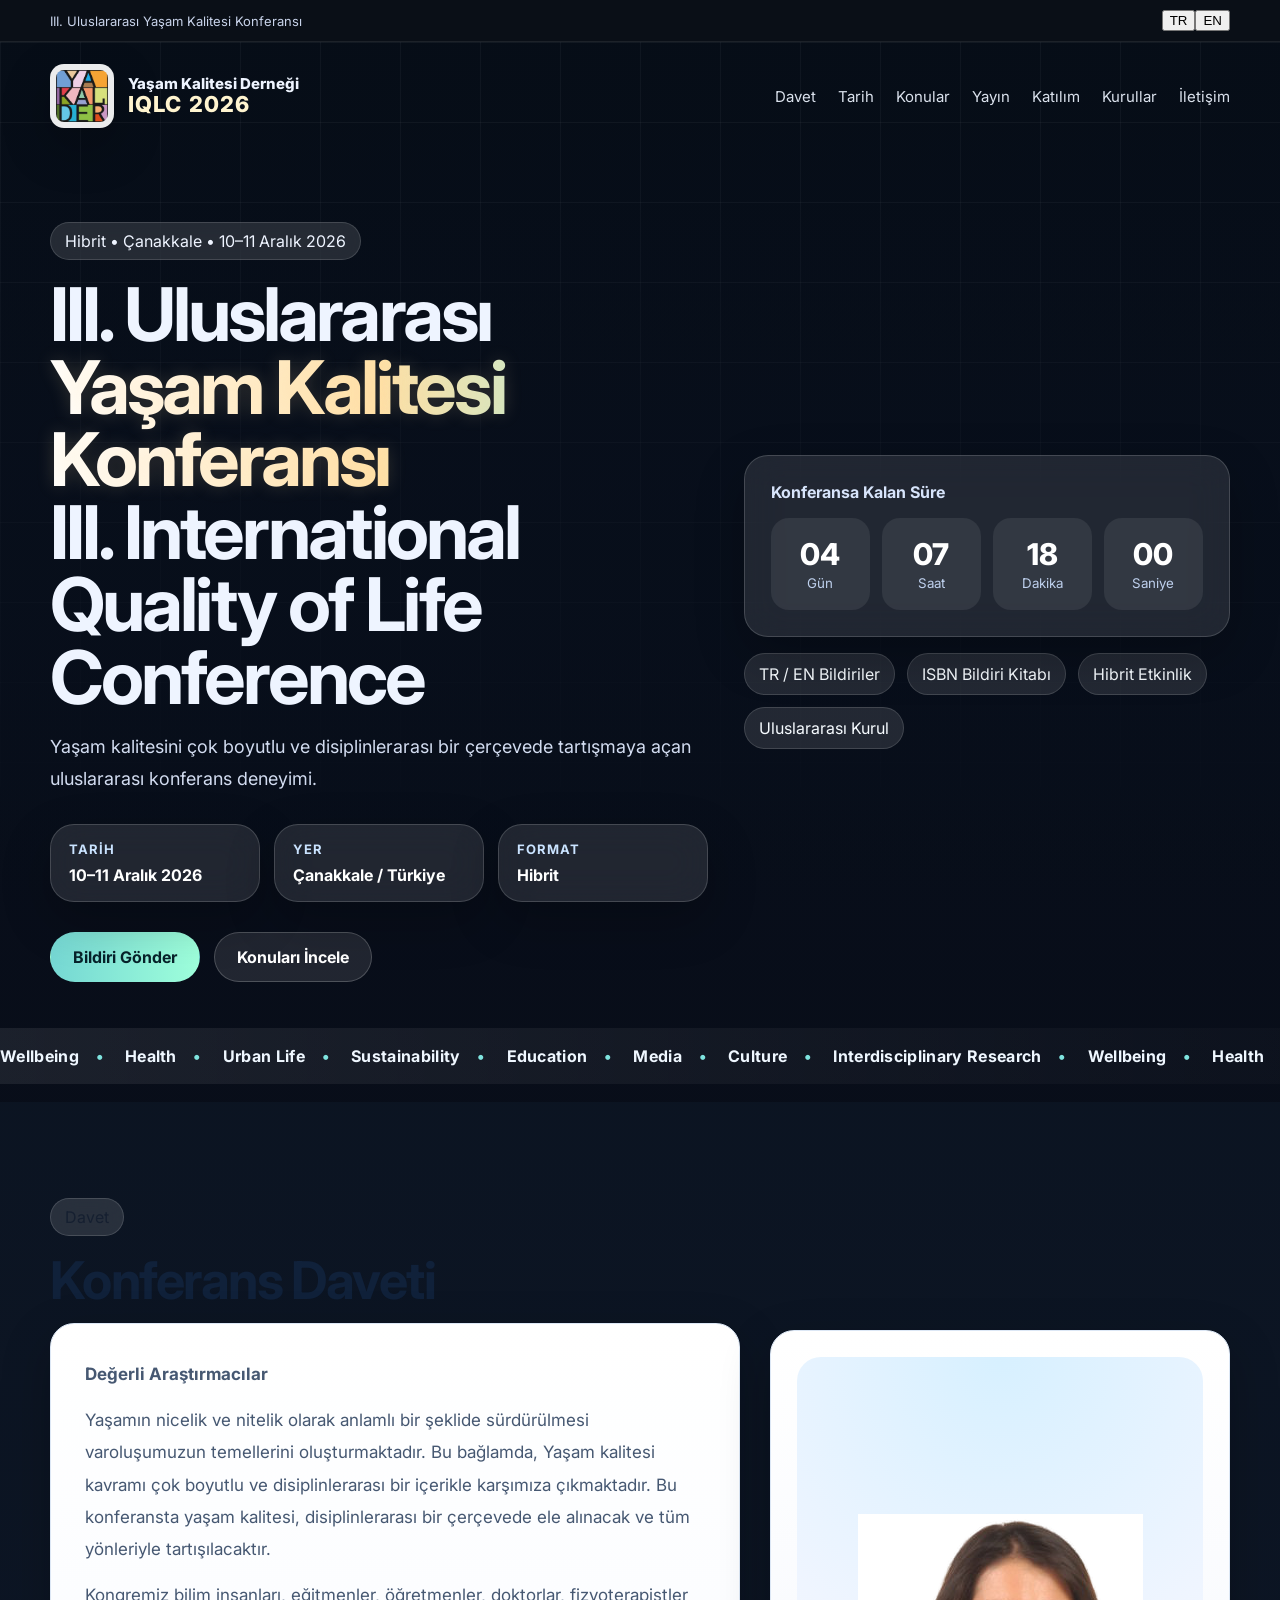
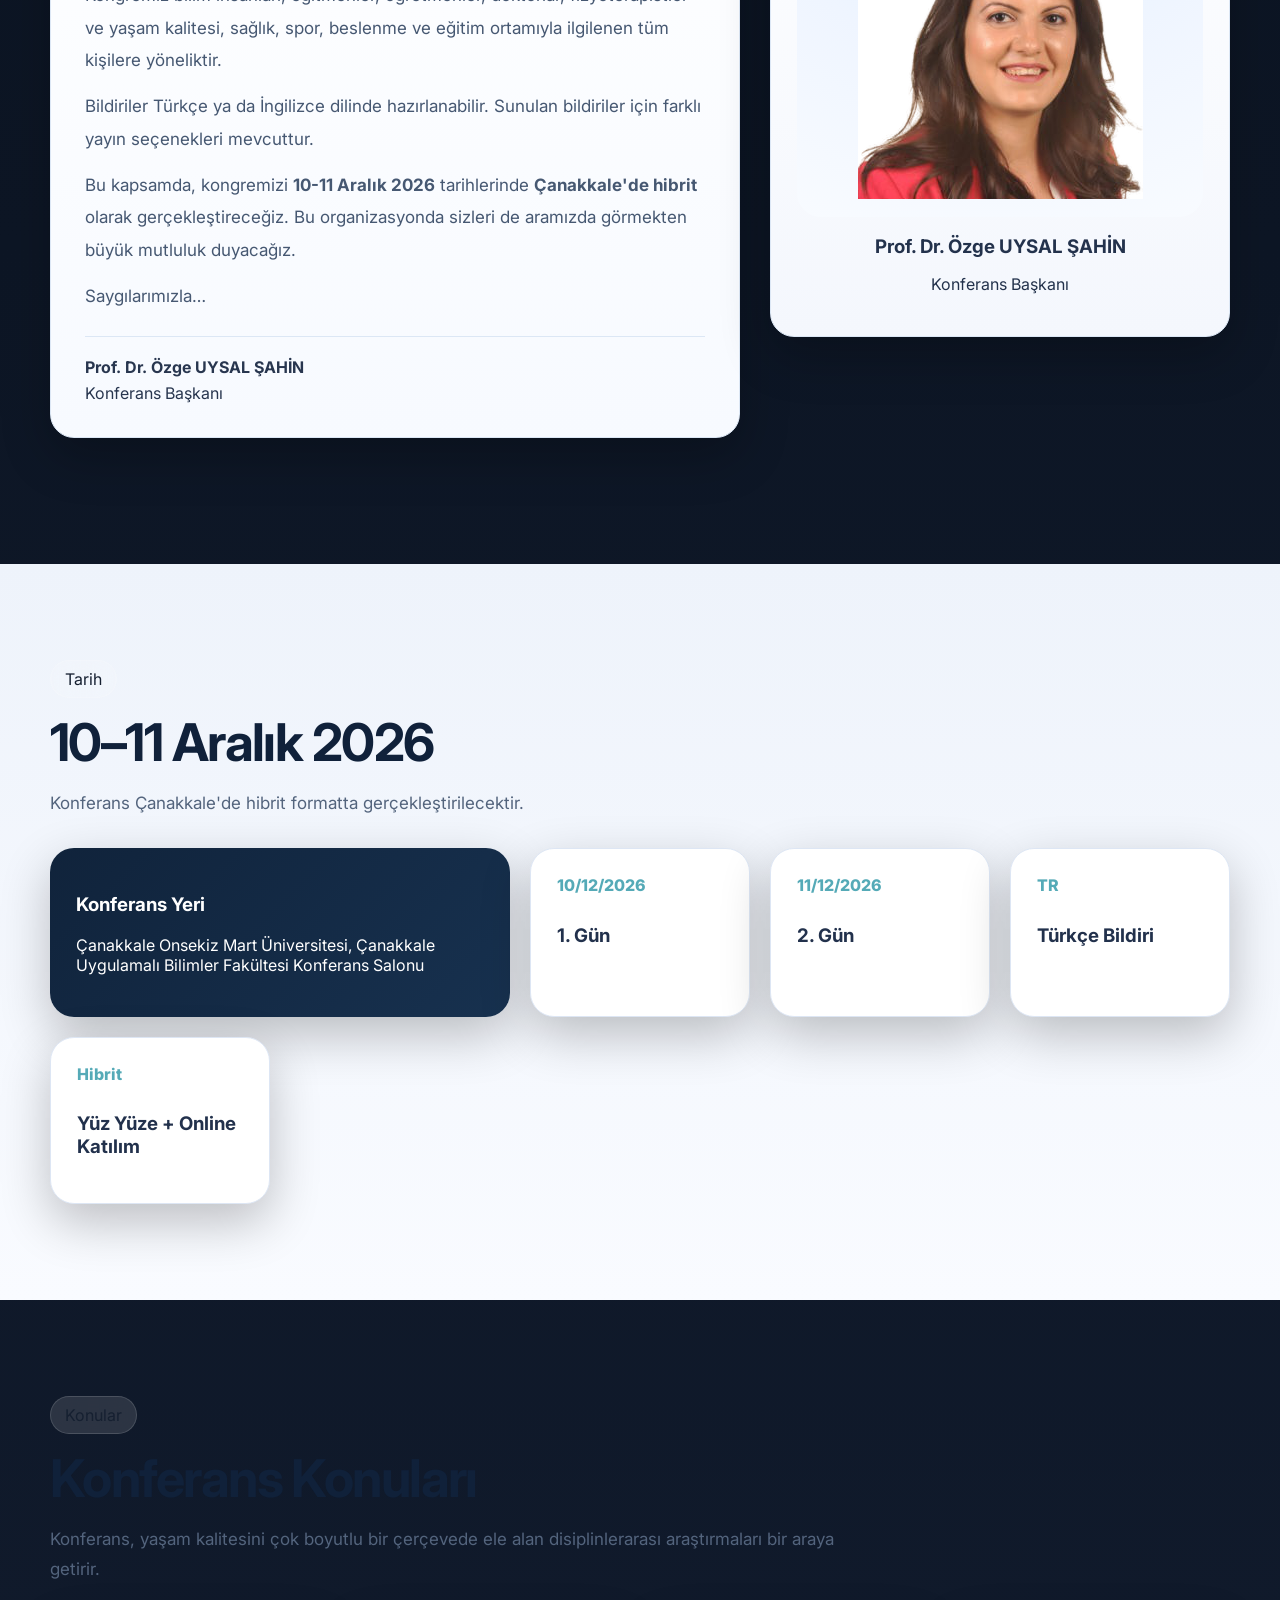
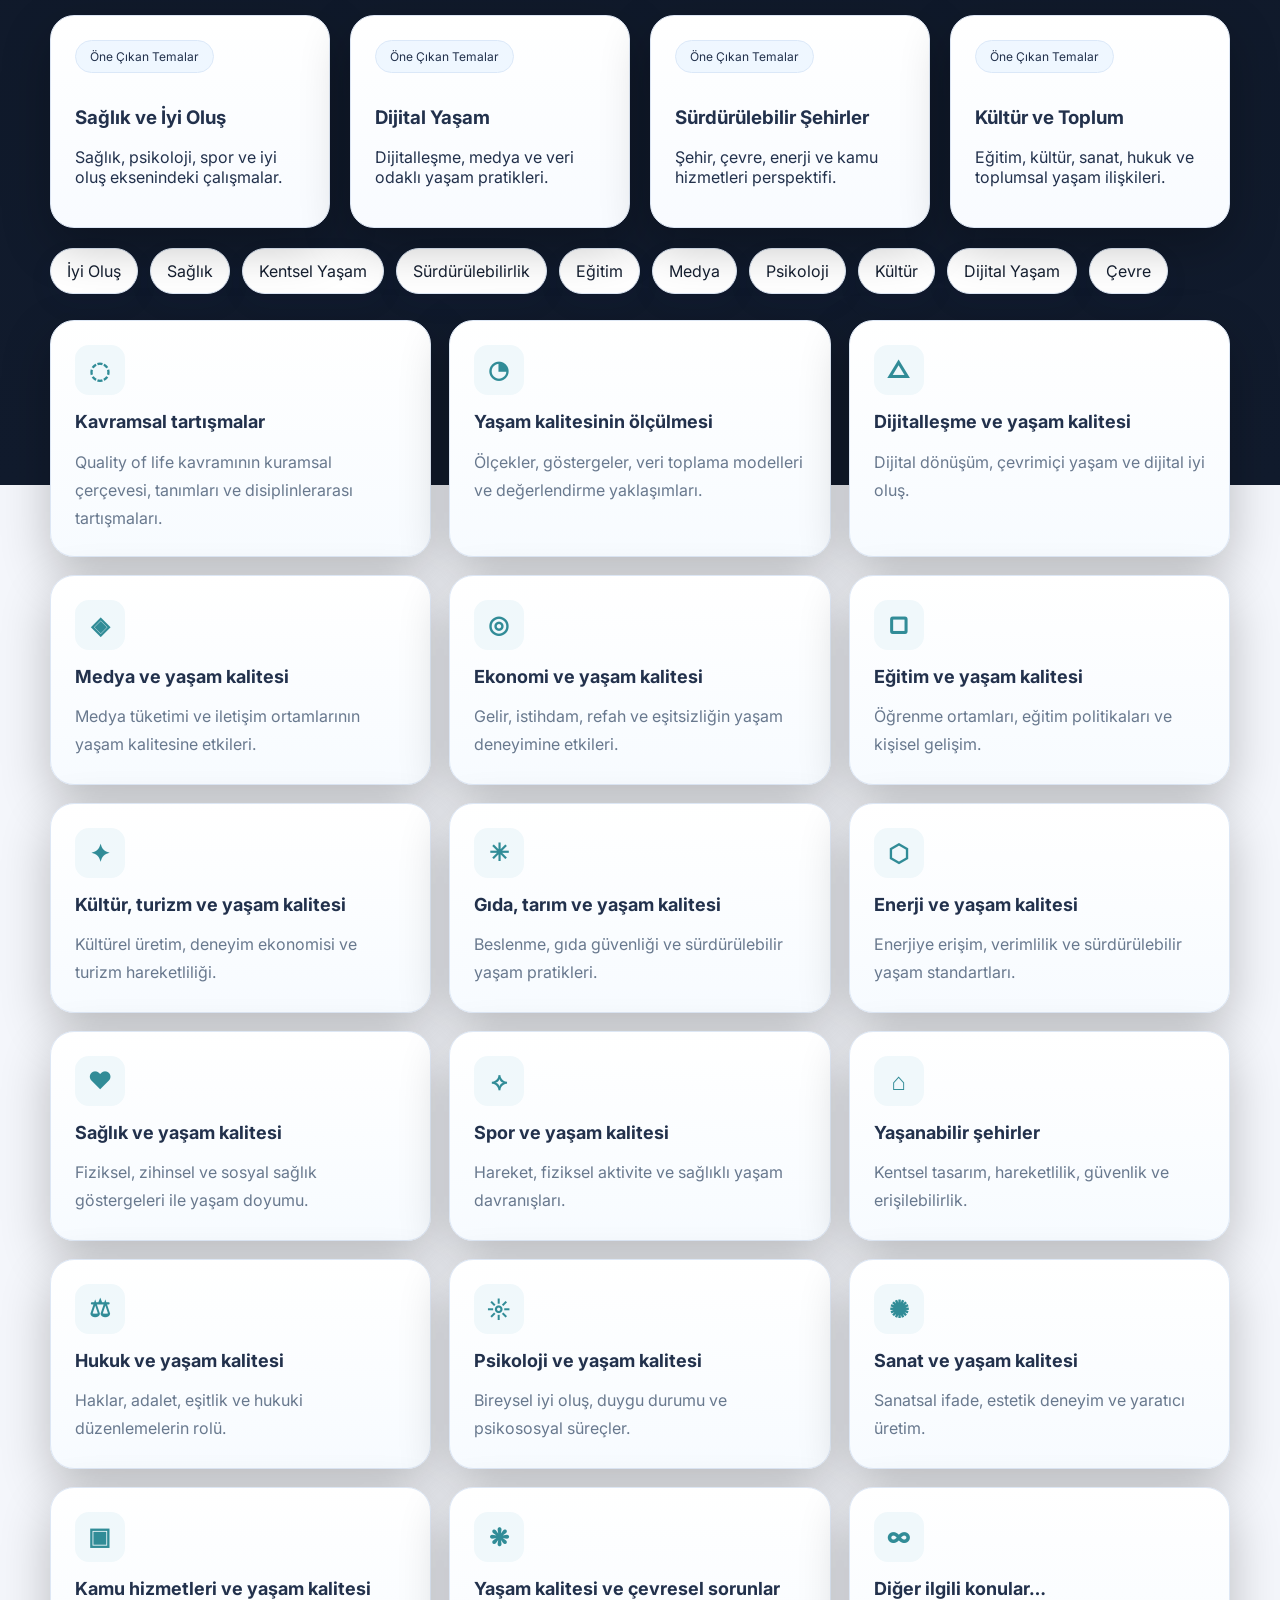
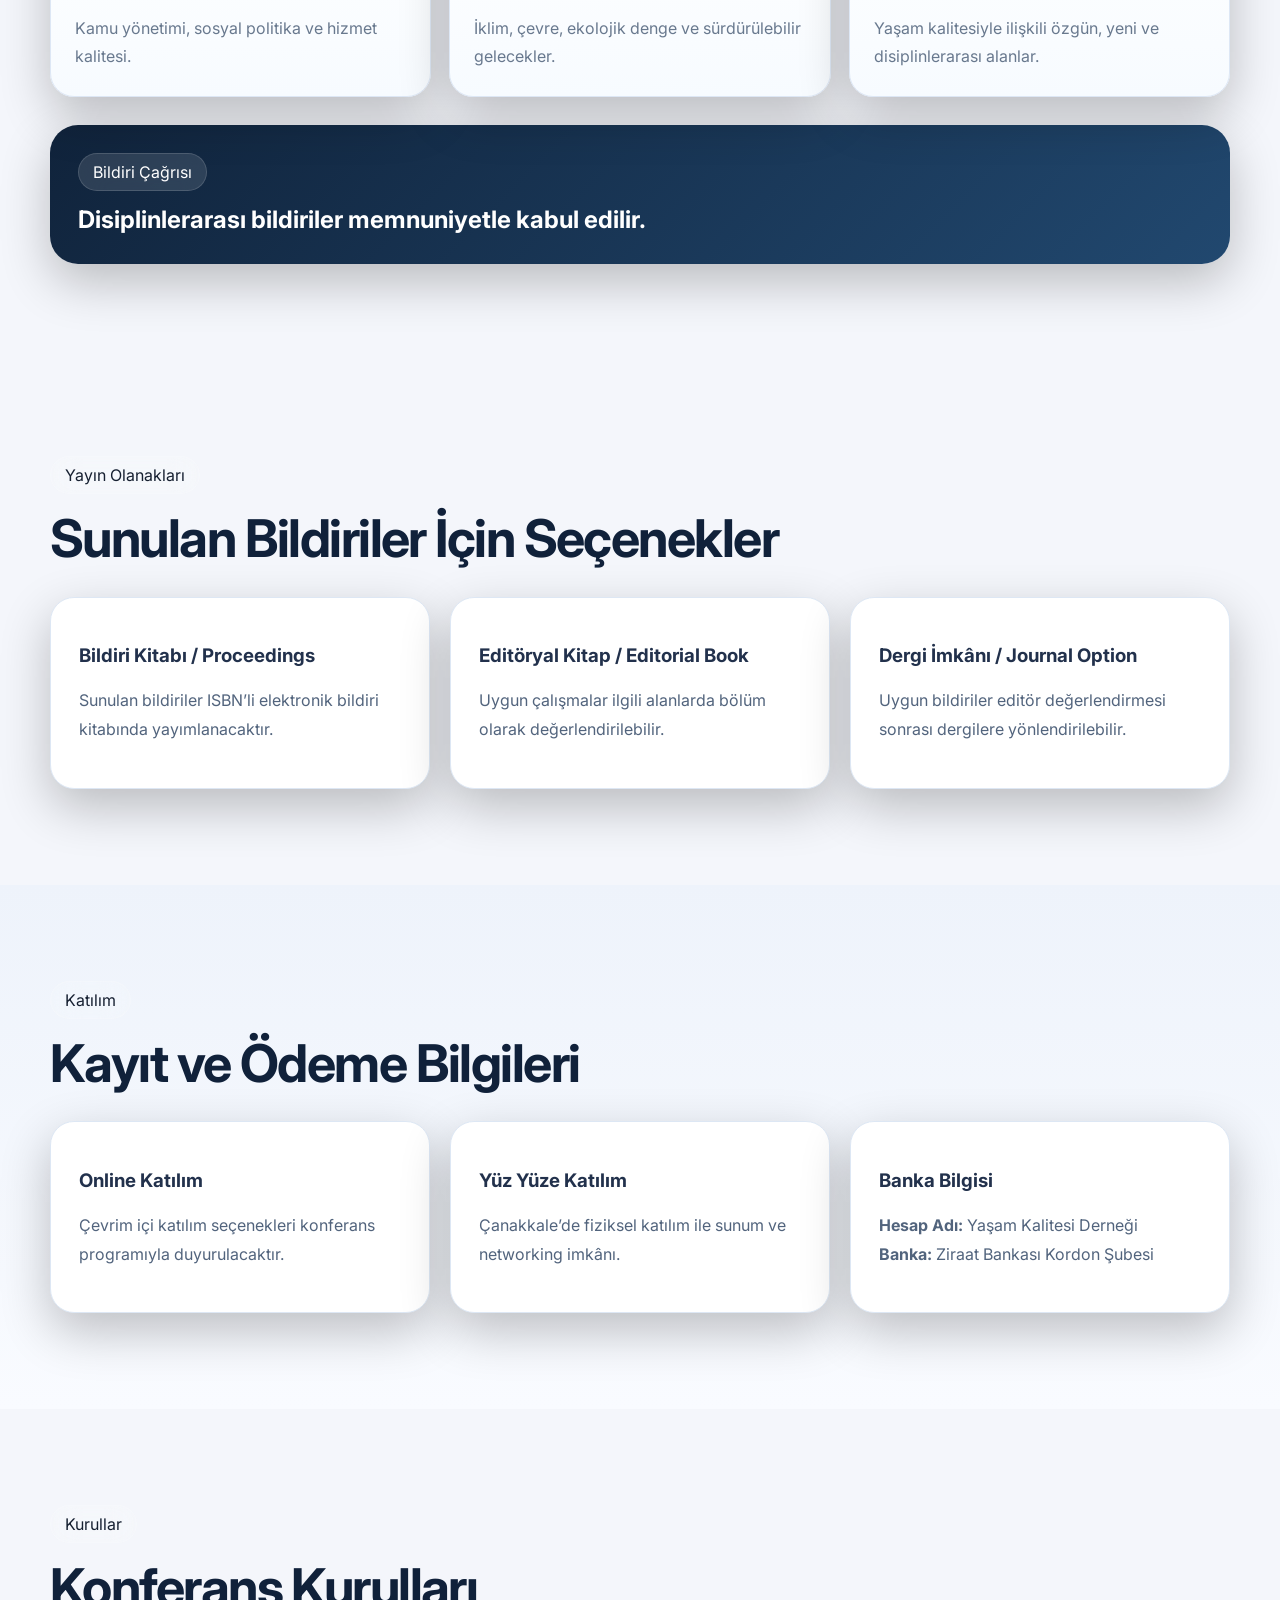
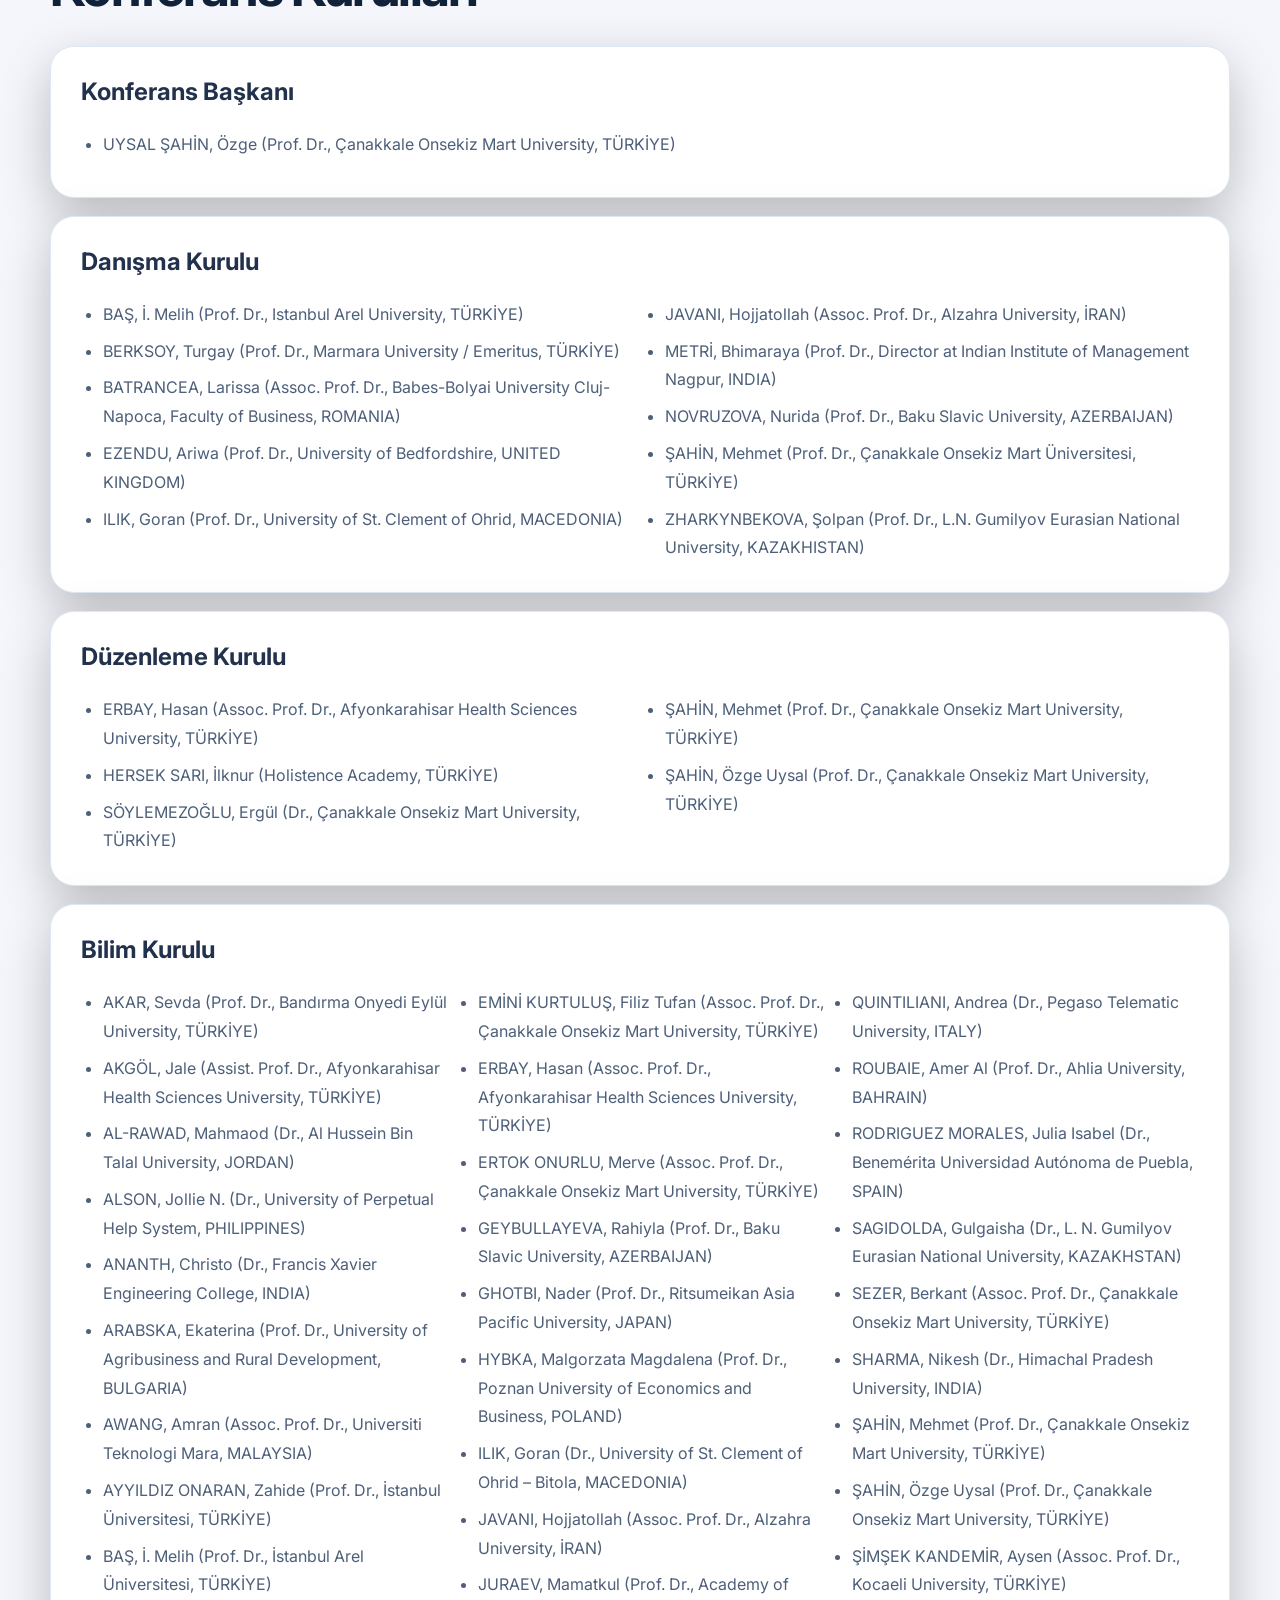
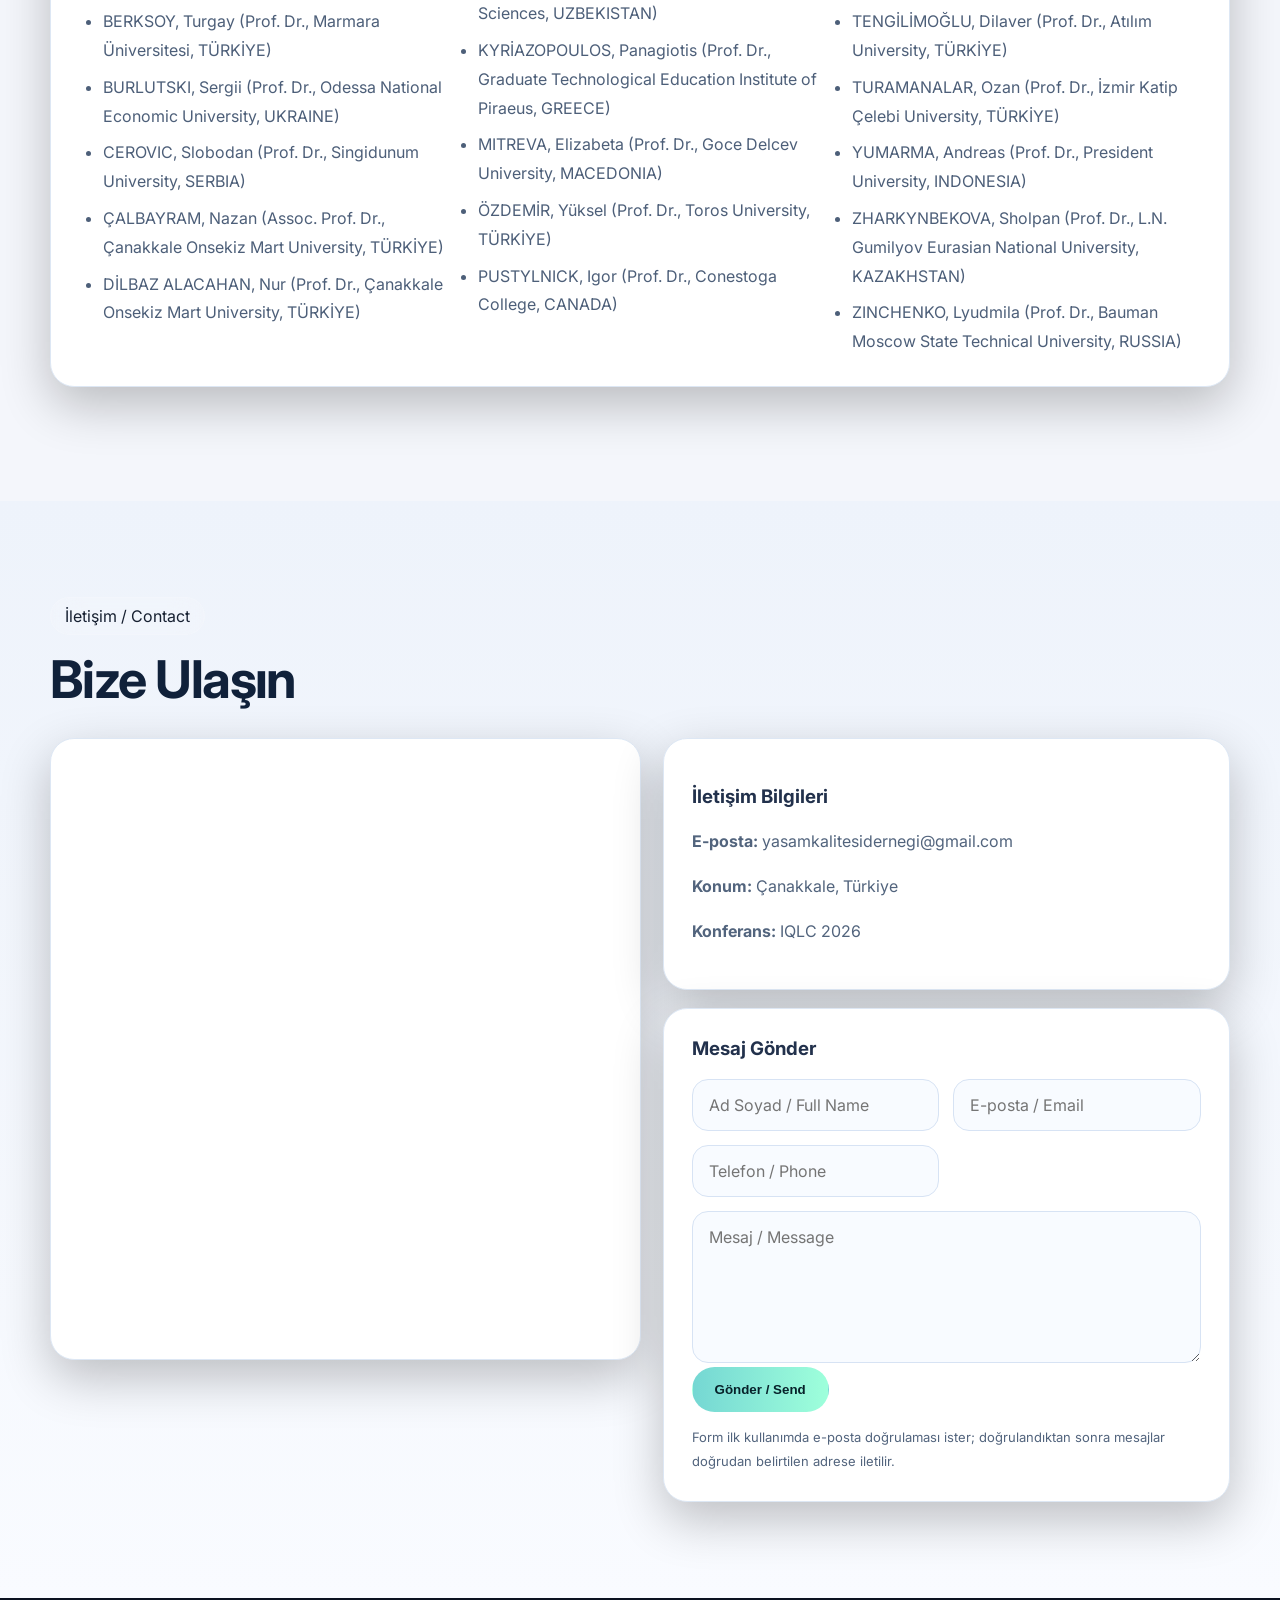
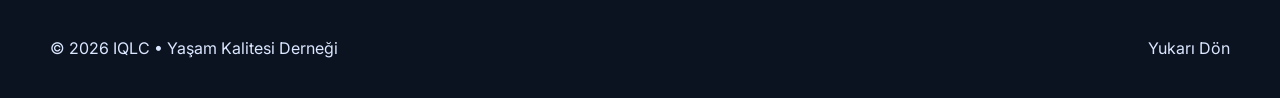
==== commit 32f230d2: "Add files via upload" ====
--- a/index.html
+++ b/index.html
@@ -13,8 +13,8 @@
 <body>
   <div class="topbar">
     <div class="container topbar-inner">
-      <div class="topbar-text">III. International Quality of Life Conference / III. Uluslararası Yaşam Kalitesi Konferansı</div>
-      <div class="lang-chip">TR / EN</div>
+      <div class="topbar-text" id="topbarTitle">III. Uluslararası Yaşam Kalitesi Konferansı</div>
+      <div class="lang-switch" aria-label="Dil seçimi"><button class="lang-btn is-active" data-lang="tr">TR</button><button class="lang-btn" data-lang="en">EN</button></div>
     </div>
   </div>
 
@@ -31,58 +31,58 @@
       <a href="#home" class="brand" aria-label="IQLC 2026 Ana Sayfa">
         <img src="assets/logo.png" alt="Yaşam Kalitesi Derneği logosu" class="brand-logo" />
         <span class="brand-copy">
-          <strong>Yaşam Kalitesi Derneği</strong>
+          <strong id="brandName">Yaşam Kalitesi Derneği</strong>
           <small>IQLC 2026</small>
         </span>
       </a>
 
       <button class="menu-toggle" aria-label="Menüyü aç/kapat">☰</button>
       <div class="nav-links">
-        <a href="#about">Davet</a>
-        <a href="#dates">Tarih</a>
-        <a href="#topics">Konular</a>
-        <a href="#publication">Yayın</a>
-        <a href="#registration">Katılım</a>
-        <a href="#boards">Kurullar</a>
-        <a href="#contact">İletişim</a>
+        <a href="#about" data-i18n="navInvitation">Davet</a>
+        <a href="#dates" data-i18n="navDate">Tarih</a>
+        <a href="#topics" data-i18n="navTopics">Konular</a>
+        <a href="#publication" data-i18n="navPublication">Yayın</a>
+        <a href="#registration" data-i18n="navRegistration">Katılım</a>
+        <a href="#boards" data-i18n="navBoards">Kurullar</a>
+        <a href="#contact" data-i18n="navContact">İletişim</a>
       </div>
     </nav>
 
     <div class="container hero-content">
       <div class="hero-copy reveal">
-        <span class="eyebrow">Hybrid / Hibrit • Çanakkale • 10–11 Aralık 2026</span>
+        <span class="eyebrow" id="heroEyebrow">Hibrit • Çanakkale • 10–11 Aralık 2026</span>
         <h1>
-          <span class="title-line">III. International</span>
-          <span class="title-line highlight">Quality of Life Conference</span>
-          <span class="title-line">III. Uluslararası Yaşam Kalitesi Konferansı</span>
+          <span class="title-line" id="heroTitle1">III. Uluslararası</span>
+          <span class="title-line highlight" id="heroTitle2">Yaşam Kalitesi Konferansı</span>
+          <span class="title-line" id="heroTitle3">III. International Quality of Life Conference</span>
         </h1>
-        <p class="hero-subtitle">Yaşam kalitesini çok boyutlu ve disiplinlerarası bir çerçevede tartışmaya açan uluslararası konferans deneyimi.</p>
+        <p class="hero-subtitle" id="heroSubtitle">Yaşam kalitesini çok boyutlu ve disiplinlerarası bir çerçevede tartışmaya açan uluslararası konferans deneyimi.</p>
         <div class="hero-meta">
-          <div class="meta-card"><strong>Tarih / Date</strong><span>10–11 Aralık 2026</span></div>
-          <div class="meta-card"><strong>Yer / Venue</strong><span>Çanakkale / Türkiye</span></div>
-          <div class="meta-card"><strong>Format</strong><span>Hibrit / Hybrid</span></div>
+          <div class="meta-card"><strong id="metaDateLabel">Tarih</strong><span id="metaDateValue">10–11 Aralık 2026</span></div>
+          <div class="meta-card"><strong id="metaVenueLabel">Yer</strong><span id="metaVenueValue">Çanakkale / Türkiye</span></div>
+          <div class="meta-card"><strong id="metaFormatLabel">Format</strong><span id="metaFormatValue">Hibrit</span></div>
         </div>
         <div class="hero-actions">
-          <a class="btn btn-primary" href="#contact-form">Bildiri Gönder / Contact</a>
-          <a class="btn btn-secondary" href="#topics">Konuları İncele</a>
+          <a class="btn btn-primary" href="#contact-form" id="heroBtnPrimary">Bildiri Gönder</a>
+          <a class="btn btn-secondary" href="#topics" id="heroBtnSecondary">Konuları İncele</a>
         </div>
       </div>
 
       <div class="hero-side reveal delay-1">
         <div class="countdown-card">
-          <p class="countdown-label">Konferansa Kalan Süre / Time Left</p>
+          <p class="countdown-label" id="countdownLabel">Konferansa Kalan Süre</p>
           <div class="countdown-grid" id="countdown">
-            <div><span id="days">--</span><small>Gün</small></div>
-            <div><span id="hours">--</span><small>Saat</small></div>
-            <div><span id="minutes">--</span><small>Dakika</small></div>
-            <div><span id="seconds">--</span><small>Saniye</small></div>
+            <div><span id="days">--</span><small id="daysLabel">Gün</small></div>
+            <div><span id="hours">--</span><small id="hoursLabel">Saat</small></div>
+            <div><span id="minutes">--</span><small id="minutesLabel">Dakika</small></div>
+            <div><span id="seconds">--</span><small id="secondsLabel">Saniye</small></div>
           </div>
         </div>
         <div class="floating-badges">
-          <span>TR / EN Papers</span>
-          <span>ISBN Proceedings</span>
-          <span>Hybrid Event</span>
-          <span>International Board</span>
+          <span id="badge1">TR / EN Bildiriler</span>
+          <span id="badge2">ISBN Bildiri Kitabı</span>
+          <span id="badge3">Hibrit Etkinlik</span>
+          <span id="badge4">Uluslararası Kurul</span>
         </div>
       </div>
     </div>
@@ -99,18 +99,18 @@
     <section class="section invitation-section" id="about">
       <div class="container invitation-grid">
         <div class="section-heading reveal">
-          <span class="section-kicker">Davet / Invitation</span>
-          <h2>Konferans Daveti</h2>
+          <span class="section-kicker" id="inviteKicker">Davet</span>
+          <h2 id="inviteTitle">Konferans Daveti</h2>
           <div class="invite-card">
-            <p><strong>Değerli Araştırmacılar</strong></p>
-            <p>Yaşamın nicelik ve nitelik olarak anlamlı bir şeklide sürdürülmesi varoluşumuzun temellerini oluşturmaktadır. Bu bağlamda, Yaşam kalitesi kavramı çok boyutlu ve disiplinlerarası bir içerikle karşımıza çıkmaktadır. Bu konferansta yaşam kalitesi, disiplinlerarası bir çerçevede ele alınacak ve tüm yönleriyle tartışılacaktır.</p>
-            <p>Kongremiz bilim insanları, eğitmenler, öğretmenler, doktorlar, fizyoterapistler ve yaşam kalitesi, sağlık, spor, beslenme ve eğitim ortamıyla ilgilenen tüm kişilere yöneliktir.</p>
-            <p>Bildiriler Türkçe ya da İngilizce dilinde hazırlanabilir. Sunulan bildiriler için farklı yayın seçenekleri mevcuttur.</p>
-            <p>Bu kapsamda, kongremizi <strong>10-11 Aralık 2026</strong> tarihlerinde <strong>Çanakkale'de hibrit</strong> olarak gerçekleştireceğiz. Bu organizasyonda sizleri de aramızda görmekten büyük mutluluk duyacağız.</p>
-            <p>Saygılarımızla…</p>
+            <p><strong id="inviteP1" data-tr="Değerli Araştırmacılar" data-en="Dear Researchers">Değerli Araştırmacılar</strong></p>
+            <p id="inviteP2" data-tr="Yaşamın nicelik ve nitelik olarak anlamlı bir şeklide sürdürülmesi varoluşumuzun temellerini oluşturmaktadır. Bu bağlamda, Yaşam kalitesi kavramı çok boyutlu ve disiplinlerarası bir içerikle karşımıza çıkmaktadır. Bu konferansta yaşam kalitesi, disiplinlerarası bir çerçevede ele alınacak ve tüm yönleriyle tartışılacaktır." data-en="Maintaining life in a meaningful way, both quantitatively and qualitatively, forms the basis of our existence. In this context, the concept of quality of life emerges as a multidimensional and interdisciplinary field. At this conference, quality of life will be addressed within an interdisciplinary framework and discussed in all its aspects.">Yaşamın nicelik ve nitelik olarak anlamlı bir şeklide sürdürülmesi varoluşumuzun temellerini oluşturmaktadır. Bu bağlamda, Yaşam kalitesi kavramı çok boyutlu ve disiplinlerarası bir içerikle karşımıza çıkmaktadır. Bu konferansta yaşam kalitesi, disiplinlerarası bir çerçevede ele alınacak ve tüm yönleriyle tartışılacaktır.</p>
+            <p id="inviteP3" data-tr="Kongremiz bilim insanları, eğitmenler, öğretmenler, doktorlar, fizyoterapistler ve yaşam kalitesi, sağlık, spor, beslenme ve eğitim ortamıyla ilgilenen tüm kişilere yöneliktir." data-en="Our congress is intended for scientists, trainers, teachers, doctors, physiotherapists, and all individuals interested in quality of life, health, sports, nutrition and educational environments.">Kongremiz bilim insanları, eğitmenler, öğretmenler, doktorlar, fizyoterapistler ve yaşam kalitesi, sağlık, spor, beslenme ve eğitim ortamıyla ilgilenen tüm kişilere yöneliktir.</p>
+            <p id="inviteP4" data-tr="Bildiriler Türkçe ya da İngilizce dilinde hazırlanabilir. Sunulan bildiriler için farklı yayın seçenekleri mevcuttur." data-en="Papers may be prepared in Turkish or English. Different publication options are available for presented papers.">Bildiriler Türkçe ya da İngilizce dilinde hazırlanabilir. Sunulan bildiriler için farklı yayın seçenekleri mevcuttur.</p>
+            <p id="inviteP5" data-tr="Bu kapsamda, kongremizi <strong>10-11 Aralık 2026</strong> tarihlerinde <strong>Çanakkale'de hibrit</strong> olarak gerçekleştireceğiz. Bu organizasyonda sizleri de aramızda görmekten büyük mutluluk duyacağız." data-en="Within this scope, we will hold our congress in <strong>hybrid format in Çanakkale on 10–11 December 2026</strong>. We will be very pleased to welcome you among us in this organization.">Bu kapsamda, kongremizi <strong>10-11 Aralık 2026</strong> tarihlerinde <strong>Çanakkale'de hibrit</strong> olarak gerçekleştireceğiz. Bu organizasyonda sizleri de aramızda görmekten büyük mutluluk duyacağız.</p>
+            <p id="inviteP6" data-tr="Saygılarımızla…" data-en="Kind regards…">Saygılarımızla…</p>
             <div class="signature-block">
               <strong>Prof. Dr. Özge UYSAL ŞAHİN</strong>
-              <span>Konferans Başkanı / Conference President</span>
+              <span id="signatureRole">Konferans Başkanı</span>
             </div>
           </div>
         </div>
@@ -120,7 +120,7 @@
           </div>
           <div class="president-caption">
             <h3>Prof. Dr. Özge UYSAL ŞAHİN</h3>
-            <p>Konferans Başkanı / Conference President</p>
+            <p id="presidentRole">Konferans Başkanı</p>
           </div>
         </aside>
       </div>
@@ -129,19 +129,19 @@
     <section class="section section-alt" id="dates">
       <div class="container">
         <div class="section-heading reveal">
-          <span class="section-kicker">Tarih / Date</span>
+          <span class="section-kicker" id="datesKicker">Tarih</span>
           <h2>10–11 Aralık 2026</h2>
-          <p>Konferans Çanakkale'de hibrit formatta gerçekleştirilecektir.</p>
+          <p id="datesIntro">Konferans Çanakkale'de hibrit formatta gerçekleştirilecektir.</p>
         </div>
         <div class="timeline-grid reveal delay-1">
           <article class="timeline-card featured">
-            <h3>Konferans Yeri / Venue</h3>
+            <h3 id="venueTitle">Konferans Yeri</h3>
             <p>Çanakkale Onsekiz Mart Üniversitesi, Çanakkale Uygulamalı Bilimler Fakültesi Konferans Salonu</p>
           </article>
-          <article class="timeline-card"><span>10/12/2026</span><h3>1. Gün / Day 1</h3></article>
-          <article class="timeline-card"><span>11/12/2026</span><h3>2. Gün / Day 2</h3></article>
-          <article class="timeline-card"><span>TR / EN</span><h3>Türkçe ve İngilizce Bildiri</h3></article>
-          <article class="timeline-card"><span>Hybrid</span><h3>Yüz Yüze + Online Katılım</h3></article>
+          <article class="timeline-card"><span>10/12/2026</span><h3 id="day1Title">1. Gün</h3></article>
+          <article class="timeline-card"><span>11/12/2026</span><h3 id="day2Title">2. Gün</h3></article>
+          <article class="timeline-card"><span id="paperLangShort">TR</span><h3 id="paperLangTitle">Türkçe Bildiri</h3></article>
+          <article class="timeline-card"><span id="hybridShort">Hibrit</span><h3 id="hybridTitle">Yüz Yüze + Online Katılım</h3></article>
         </div>
       </div>
     </section>
@@ -149,46 +149,46 @@
     <section class="section topics-section" id="topics">
       <div class="container">
         <div class="section-heading reveal">
-          <span class="section-kicker">Konular / Topics</span>
-          <h2>Conference Topics / Konferans Konuları</h2>
-          <p>Konferans, yaşam kalitesini çok boyutlu bir çerçevede ele alan disiplinlerarası araştırmaları bir araya getirir.</p>
+          <span class="section-kicker" id="topicsKicker">Konular</span>
+          <h2 id="topicsTitle">Konferans Konuları</h2>
+          <p id="topicsIntro">Konferans, yaşam kalitesini çok boyutlu bir çerçevede ele alan disiplinlerarası araştırmaları bir araya getirir.</p>
         </div>
 
         <div class="featured-tracks reveal">
-          <article class="track-card"><span class="track-label">Featured Tracks</span><h3>Health & Wellbeing</h3><p>Sağlık, psikoloji, spor ve iyi oluş eksenindeki çalışmalar.</p></article>
-          <article class="track-card"><span class="track-label">Featured Tracks</span><h3>Digital Life</h3><p>Dijitalleşme, medya ve veri odaklı yaşam pratikleri.</p></article>
-          <article class="track-card"><span class="track-label">Featured Tracks</span><h3>Sustainable Cities</h3><p>Şehir, çevre, enerji ve kamu hizmetleri perspektifi.</p></article>
-          <article class="track-card"><span class="track-label">Featured Tracks</span><h3>Culture & Society</h3><p>Eğitim, kültür, sanat, hukuk ve toplumsal yaşam ilişkileri.</p></article>
+          <article class="track-card"><span class="track-label" data-tr="Öne Çıkan Temalar" data-en="Featured Tracks">Öne Çıkan Temalar</span><h3 data-tr="Sağlık ve İyi Oluş" data-en="Health & Wellbeing">Sağlık ve İyi Oluş</h3><p data-tr="Sağlık, psikoloji, spor ve iyi oluş eksenindeki çalışmalar." data-en="Research on health, psychology, sport and wellbeing.">Sağlık, psikoloji, spor ve iyi oluş eksenindeki çalışmalar.</p></article>
+          <article class="track-card"><span class="track-label" data-tr="Öne Çıkan Temalar" data-en="Featured Tracks">Öne Çıkan Temalar</span><h3 data-tr="Dijital Yaşam" data-en="Digital Life">Dijital Yaşam</h3><p data-tr="Dijitalleşme, medya ve veri odaklı yaşam pratikleri." data-en="Digitalization, media and data-driven life practices.">Dijitalleşme, medya ve veri odaklı yaşam pratikleri.</p></article>
+          <article class="track-card"><span class="track-label" data-tr="Öne Çıkan Temalar" data-en="Featured Tracks">Öne Çıkan Temalar</span><h3 data-tr="Sürdürülebilir Şehirler" data-en="Sustainable Cities">Sürdürülebilir Şehirler</h3><p data-tr="Şehir, çevre, enerji ve kamu hizmetleri perspektifi." data-en="Urban life, environment, energy and public services perspective.">Şehir, çevre, enerji ve kamu hizmetleri perspektifi.</p></article>
+          <article class="track-card"><span class="track-label" data-tr="Öne Çıkan Temalar" data-en="Featured Tracks">Öne Çıkan Temalar</span><h3 data-tr="Kültür ve Toplum" data-en="Culture & Society">Kültür ve Toplum</h3><p data-tr="Eğitim, kültür, sanat, hukuk ve toplumsal yaşam ilişkileri." data-en="Education, culture, arts, law and social life relations.">Eğitim, kültür, sanat, hukuk ve toplumsal yaşam ilişkileri.</p></article>
         </div>
 
         <div class="keyword-cloud reveal delay-1">
-          <span>Wellbeing</span><span>Health</span><span>Urban Life</span><span>Sustainability</span><span>Education</span><span>Media</span><span>Psychology</span><span>Culture</span><span>Digital Life</span><span>Environment</span>
+          <span data-tr="İyi Oluş" data-en="Wellbeing">İyi Oluş</span><span data-tr="Sağlık" data-en="Health">Sağlık</span><span data-tr="Kentsel Yaşam" data-en="Urban Life">Kentsel Yaşam</span><span data-tr="Sürdürülebilirlik" data-en="Sustainability">Sürdürülebilirlik</span><span data-tr="Eğitim" data-en="Education">Eğitim</span><span data-tr="Medya" data-en="Media">Medya</span><span data-tr="Psikoloji" data-en="Psychology">Psikoloji</span><span data-tr="Kültür" data-en="Culture">Kültür</span><span data-tr="Dijital Yaşam" data-en="Digital Life">Dijital Yaşam</span><span data-tr="Çevre" data-en="Environment">Çevre</span>
         </div>
 
         <div class="topics-grid reveal delay-1">
-          <article class="topic-card"><div class="topic-icon">◌</div><h3>Conceptual debates / Kavramsal tartışmalar</h3><p class="topic-hover">Quality of life kavramının kuramsal çerçevesi, tanımları ve disiplinlerarası tartışmaları.</p></article>
-          <article class="topic-card"><div class="topic-icon">◔</div><h3>Measurement of quality of life / Yaşam kalitesinin ölçülmesi</h3><p class="topic-hover">Ölçekler, göstergeler, veri toplama modelleri ve değerlendirme yaklaşımları.</p></article>
-          <article class="topic-card"><div class="topic-icon">△</div><h3>Digitalization and quality of life / Dijitalleşme ve yaşam kalitesi</h3><p class="topic-hover">Dijital dönüşüm, çevrimiçi yaşam ve dijital iyi oluş.</p></article>
-          <article class="topic-card"><div class="topic-icon">◈</div><h3>Media and quality of life / Medya ve yaşam kalitesi</h3><p class="topic-hover">Medya tüketimi ve iletişim ortamlarının yaşam kalitesine etkileri.</p></article>
-          <article class="topic-card"><div class="topic-icon">◎</div><h3>Economy and quality of life / Ekonomi ve yaşam kalitesi</h3><p class="topic-hover">Gelir, istihdam, refah ve eşitsizliğin yaşam deneyimine etkileri.</p></article>
-          <article class="topic-card"><div class="topic-icon">▢</div><h3>Education and quality of life / Eğitim ve yaşam kalitesi</h3><p class="topic-hover">Öğrenme ortamları, eğitim politikaları ve kişisel gelişim.</p></article>
-          <article class="topic-card"><div class="topic-icon">✦</div><h3>Culture, tourism and quality of life / Kültür, turizm ve yaşam kalitesi</h3><p class="topic-hover">Kültürel üretim, deneyim ekonomisi ve turizm hareketliliği.</p></article>
-          <article class="topic-card"><div class="topic-icon">✳</div><h3>Food, agriculture and quality of life / Gıda, tarım ve yaşam kalitesi</h3><p class="topic-hover">Beslenme, gıda güvenliği ve sürdürülebilir yaşam pratikleri.</p></article>
-          <article class="topic-card"><div class="topic-icon">⬡</div><h3>Energy and quality of life / Enerji ve yaşam kalitesi</h3><p class="topic-hover">Enerjiye erişim, verimlilik ve sürdürülebilir yaşam standartları.</p></article>
-          <article class="topic-card"><div class="topic-icon">♥</div><h3>Health and quality of life / Sağlık ve yaşam kalitesi</h3><p class="topic-hover">Fiziksel, zihinsel ve sosyal sağlık göstergeleri ile yaşam doyumu.</p></article>
-          <article class="topic-card"><div class="topic-icon">⟡</div><h3>Sport and quality of life / Spor ve yaşam kalitesi</h3><p class="topic-hover">Hareket, fiziksel aktivite ve sağlıklı yaşam davranışları.</p></article>
-          <article class="topic-card"><div class="topic-icon">⌂</div><h3>Livable cities / Yaşanabilir şehirler</h3><p class="topic-hover">Kentsel tasarım, hareketlilik, güvenlik ve erişilebilirlik.</p></article>
-          <article class="topic-card"><div class="topic-icon">⚖</div><h3>Law and quality of life / Hukuk ve yaşam kalitesi</h3><p class="topic-hover">Haklar, adalet, eşitlik ve hukuki düzenlemelerin rolü.</p></article>
-          <article class="topic-card"><div class="topic-icon">☼</div><h3>Psychology and quality of life / Psikoloji ve yaşam kalitesi</h3><p class="topic-hover">Bireysel iyi oluş, duygu durumu ve psikososyal süreçler.</p></article>
-          <article class="topic-card"><div class="topic-icon">✺</div><h3>Arts and quality of life / Sanat ve yaşam kalitesi</h3><p class="topic-hover">Sanatsal ifade, estetik deneyim ve yaratıcı üretim.</p></article>
-          <article class="topic-card"><div class="topic-icon">▣</div><h3>Public services and quality of life / Kamu hizmetleri ve yaşam kalitesi</h3><p class="topic-hover">Kamu yönetimi, sosyal politika ve hizmet kalitesi.</p></article>
-          <article class="topic-card"><div class="topic-icon">❋</div><h3>Quality of life and environmental issues / Yaşam kalitesi ve çevresel sorunlar</h3><p class="topic-hover">İklim, çevre, ekolojik denge ve sürdürülebilir gelecekler.</p></article>
-          <article class="topic-card"><div class="topic-icon">∞</div><h3>Other related topics… / Diğer ilgili konular…</h3><p class="topic-hover">Yaşam kalitesiyle ilişkili özgün, yeni ve disiplinlerarası alanlar.</p></article>
+          <article class="topic-card"><div class="topic-icon">◌</div><h3 data-tr="Kavramsal tartışmalar" data-en="Conceptual debates">Kavramsal tartışmalar</h3><p class="topic-hover" data-tr="Quality of life kavramının kuramsal çerçevesi, tanımları ve disiplinlerarası tartışmaları." data-en="Theoretical framework, definitions and interdisciplinary debates on quality of life.">Quality of life kavramının kuramsal çerçevesi, tanımları ve disiplinlerarası tartışmaları.</p></article>
+          <article class="topic-card"><div class="topic-icon">◔</div><h3 data-tr="Yaşam kalitesinin ölçülmesi" data-en="Measurement of quality of life">Yaşam kalitesinin ölçülmesi</h3><p class="topic-hover" data-tr="Ölçekler, göstergeler, veri toplama modelleri ve değerlendirme yaklaşımları." data-en="Scales, indicators, data collection models and evaluation approaches.">Ölçekler, göstergeler, veri toplama modelleri ve değerlendirme yaklaşımları.</p></article>
+          <article class="topic-card"><div class="topic-icon">△</div><h3 data-tr="Dijitalleşme ve yaşam kalitesi" data-en="Digitalization and quality of life">Dijitalleşme ve yaşam kalitesi</h3><p class="topic-hover" data-tr="Dijital dönüşüm, çevrimiçi yaşam ve dijital iyi oluş." data-en="Digital transformation, online life and digital wellbeing.">Dijital dönüşüm, çevrimiçi yaşam ve dijital iyi oluş.</p></article>
+          <article class="topic-card"><div class="topic-icon">◈</div><h3 data-tr="Medya ve yaşam kalitesi" data-en="Media and quality of life">Medya ve yaşam kalitesi</h3><p class="topic-hover" data-tr="Medya tüketimi ve iletişim ortamlarının yaşam kalitesine etkileri." data-en="Effects of media consumption and communication environments on quality of life.">Medya tüketimi ve iletişim ortamlarının yaşam kalitesine etkileri.</p></article>
+          <article class="topic-card"><div class="topic-icon">◎</div><h3 data-tr="Ekonomi ve yaşam kalitesi" data-en="Economy and quality of life">Ekonomi ve yaşam kalitesi</h3><p class="topic-hover" data-tr="Gelir, istihdam, refah ve eşitsizliğin yaşam deneyimine etkileri." data-en="Effects of income, employment, welfare and inequality on life experience.">Gelir, istihdam, refah ve eşitsizliğin yaşam deneyimine etkileri.</p></article>
+          <article class="topic-card"><div class="topic-icon">▢</div><h3 data-tr="Eğitim ve yaşam kalitesi" data-en="Education and quality of life">Eğitim ve yaşam kalitesi</h3><p class="topic-hover" data-tr="Öğrenme ortamları, eğitim politikaları ve kişisel gelişim." data-en="Learning environments, education policies and personal development.">Öğrenme ortamları, eğitim politikaları ve kişisel gelişim.</p></article>
+          <article class="topic-card"><div class="topic-icon">✦</div><h3 data-tr="Kültür, turizm ve yaşam kalitesi" data-en="Culture, tourism and quality of life">Kültür, turizm ve yaşam kalitesi</h3><p class="topic-hover" data-tr="Kültürel üretim, deneyim ekonomisi ve turizm hareketliliği." data-en="Cultural production, experience economy and tourism mobility.">Kültürel üretim, deneyim ekonomisi ve turizm hareketliliği.</p></article>
+          <article class="topic-card"><div class="topic-icon">✳</div><h3 data-tr="Gıda, tarım ve yaşam kalitesi" data-en="Food, agriculture and quality of life">Gıda, tarım ve yaşam kalitesi</h3><p class="topic-hover" data-tr="Beslenme, gıda güvenliği ve sürdürülebilir yaşam pratikleri." data-en="Nutrition, food security and sustainable living practices.">Beslenme, gıda güvenliği ve sürdürülebilir yaşam pratikleri.</p></article>
+          <article class="topic-card"><div class="topic-icon">⬡</div><h3 data-tr="Enerji ve yaşam kalitesi" data-en="Energy and quality of life">Enerji ve yaşam kalitesi</h3><p class="topic-hover" data-tr="Enerjiye erişim, verimlilik ve sürdürülebilir yaşam standartları." data-en="Access to energy, efficiency and sustainable living standards.">Enerjiye erişim, verimlilik ve sürdürülebilir yaşam standartları.</p></article>
+          <article class="topic-card"><div class="topic-icon">♥</div><h3 data-tr="Sağlık ve yaşam kalitesi" data-en="Health and quality of life">Sağlık ve yaşam kalitesi</h3><p class="topic-hover" data-tr="Fiziksel, zihinsel ve sosyal sağlık göstergeleri ile yaşam doyumu." data-en="Life satisfaction through physical, mental and social health indicators.">Fiziksel, zihinsel ve sosyal sağlık göstergeleri ile yaşam doyumu.</p></article>
+          <article class="topic-card"><div class="topic-icon">⟡</div><h3 data-tr="Spor ve yaşam kalitesi" data-en="Sport and quality of life">Spor ve yaşam kalitesi</h3><p class="topic-hover" data-tr="Hareket, fiziksel aktivite ve sağlıklı yaşam davranışları." data-en="Movement, physical activity and healthy life behaviours.">Hareket, fiziksel aktivite ve sağlıklı yaşam davranışları.</p></article>
+          <article class="topic-card"><div class="topic-icon">⌂</div><h3 data-tr="Yaşanabilir şehirler" data-en="Livable cities">Yaşanabilir şehirler</h3><p class="topic-hover" data-tr="Kentsel tasarım, hareketlilik, güvenlik ve erişilebilirlik." data-en="Urban design, mobility, safety and accessibility.">Kentsel tasarım, hareketlilik, güvenlik ve erişilebilirlik.</p></article>
+          <article class="topic-card"><div class="topic-icon">⚖</div><h3 data-tr="Hukuk ve yaşam kalitesi" data-en="Law and quality of life">Hukuk ve yaşam kalitesi</h3><p class="topic-hover" data-tr="Haklar, adalet, eşitlik ve hukuki düzenlemelerin rolü." data-en="Rights, justice, equality and the role of legal regulations.">Haklar, adalet, eşitlik ve hukuki düzenlemelerin rolü.</p></article>
+          <article class="topic-card"><div class="topic-icon">☼</div><h3 data-tr="Psikoloji ve yaşam kalitesi" data-en="Psychology and quality of life">Psikoloji ve yaşam kalitesi</h3><p class="topic-hover" data-tr="Bireysel iyi oluş, duygu durumu ve psikososyal süreçler." data-en="Individual wellbeing, mood and psychosocial processes.">Bireysel iyi oluş, duygu durumu ve psikososyal süreçler.</p></article>
+          <article class="topic-card"><div class="topic-icon">✺</div><h3 data-tr="Sanat ve yaşam kalitesi" data-en="Arts and quality of life">Sanat ve yaşam kalitesi</h3><p class="topic-hover" data-tr="Sanatsal ifade, estetik deneyim ve yaratıcı üretim." data-en="Artistic expression, aesthetic experience and creative production.">Sanatsal ifade, estetik deneyim ve yaratıcı üretim.</p></article>
+          <article class="topic-card"><div class="topic-icon">▣</div><h3 data-tr="Kamu hizmetleri ve yaşam kalitesi" data-en="Public services and quality of life">Kamu hizmetleri ve yaşam kalitesi</h3><p class="topic-hover" data-tr="Kamu yönetimi, sosyal politika ve hizmet kalitesi." data-en="Public administration, social policy and service quality.">Kamu yönetimi, sosyal politika ve hizmet kalitesi.</p></article>
+          <article class="topic-card"><div class="topic-icon">❋</div><h3 data-tr="Yaşam kalitesi ve çevresel sorunlar" data-en="Quality of life and environmental issues">Yaşam kalitesi ve çevresel sorunlar</h3><p class="topic-hover" data-tr="İklim, çevre, ekolojik denge ve sürdürülebilir gelecekler." data-en="Climate, environment, ecological balance and sustainable futures.">İklim, çevre, ekolojik denge ve sürdürülebilir gelecekler.</p></article>
+          <article class="topic-card"><div class="topic-icon">∞</div><h3 data-tr="Diğer ilgili konular…" data-en="Other related topics…">Diğer ilgili konular…</h3><p class="topic-hover" data-tr="Yaşam kalitesiyle ilişkili özgün, yeni ve disiplinlerarası alanlar." data-en="Original, emerging and interdisciplinary fields related to quality of life.">Yaşam kalitesiyle ilişkili özgün, yeni ve disiplinlerarası alanlar.</p></article>
         </div>
 
         <div class="callout-strip reveal">
-          <span class="callout-tag">Call for Papers</span>
-          <h3>Interdisciplinary submissions are welcome / Disiplinlerarası bildiriler memnuniyetle kabul edilir.</h3>
+          <span class="callout-tag" id="calloutTag">Bildiri Çağrısı</span>
+          <h3 id="calloutText">Disiplinlerarası bildiriler memnuniyetle kabul edilir.</h3>
         </div>
       </div>
     </section>
@@ -196,8 +196,8 @@
     <section class="section" id="publication">
       <div class="container">
         <div class="section-heading reveal">
-          <span class="section-kicker">Yayın Olanakları / Publication</span>
-          <h2>Sunulan Bildiriler İçin Seçenekler</h2>
+          <span class="section-kicker" id="pubKicker">Yayın Olanakları</span>
+          <h2 id="pubTitle">Sunulan Bildiriler İçin Seçenekler</h2>
         </div>
         <div class="info-grid reveal delay-1">
           <article class="glass-card"><h3>Bildiri Kitabı / Proceedings</h3><p>Sunulan bildiriler ISBN’li elektronik bildiri kitabında yayımlanacaktır.</p></article>
@@ -210,8 +210,8 @@
     <section class="section section-alt" id="registration">
       <div class="container">
         <div class="section-heading reveal">
-          <span class="section-kicker">Katılım / Registration</span>
-          <h2>Kayıt ve Ödeme Bilgileri</h2>
+          <span class="section-kicker" id="regKicker">Katılım</span>
+          <h2 id="regTitle">Kayıt ve Ödeme Bilgileri</h2>
         </div>
         <div class="info-grid reveal delay-1">
           <article class="glass-card"><h3>Online Katılım</h3><p>Çevrim içi katılım seçenekleri konferans programıyla duyurulacaktır.</p></article>
@@ -224,19 +224,19 @@
     <section class="section boards-section" id="boards">
       <div class="container">
         <div class="section-heading reveal">
-          <span class="section-kicker">Kurullar / Boards</span>
-          <h2>Conference Boards / Konferans Kurulları</h2>
+          <span class="section-kicker" id="boardsKicker">Kurullar</span>
+          <h2 id="boardsTitle">Konferans Kurulları</h2>
         </div>
 
         <div class="board-block reveal">
-          <h3>Conference President / Konferans Başkanı</h3>
+          <h3 id="boardPresidentTitle">Konferans Başkanı</h3>
           <ul class="board-list compact-list">
             <li>UYSAL ŞAHİN, Özge (Prof. Dr., Çanakkale Onsekiz Mart University, TÜRKİYE)</li>
           </ul>
         </div>
 
         <div class="board-block reveal delay-1">
-          <h3>Danışma Kurulu / Advisory Board</h3>
+          <h3 id="advisoryTitle">Danışma Kurulu</h3>
           <ul class="board-list two-col">
             <li>BAŞ, İ. Melih (Prof. Dr., Istanbul Arel University, TÜRKİYE)</li>
             <li>BERKSOY, Turgay (Prof. Dr., Marmara University / Emeritus, TÜRKİYE)</li>
@@ -252,7 +252,7 @@
         </div>
 
         <div class="board-block reveal delay-1">
-          <h3>Düzenleme Kurulu / Organizing Committee</h3>
+          <h3 id="organizingTitle">Düzenleme Kurulu</h3>
           <ul class="board-list two-col">
             <li>ERBAY, Hasan (Assoc. Prof. Dr., Afyonkarahisar Health Sciences University, TÜRKİYE)</li>
             <li>HERSEK SARI, İlknur (Holistence Academy, TÜRKİYE)</li>
@@ -263,7 +263,7 @@
         </div>
 
         <div class="board-block reveal delay-1">
-          <h3>Bilim Kurulu / Scientific Board</h3>
+          <h3 id="scientificTitle">Bilim Kurulu</h3>
           <ul class="board-list three-col">
             <li>AKAR, Sevda (Prof. Dr., Bandırma Onyedi Eylül University, TÜRKİYE)</li>
             <li>AKGÖL, Jale (Assist. Prof. Dr., Afyonkarahisar Health Sciences University, TÜRKİYE)</li>
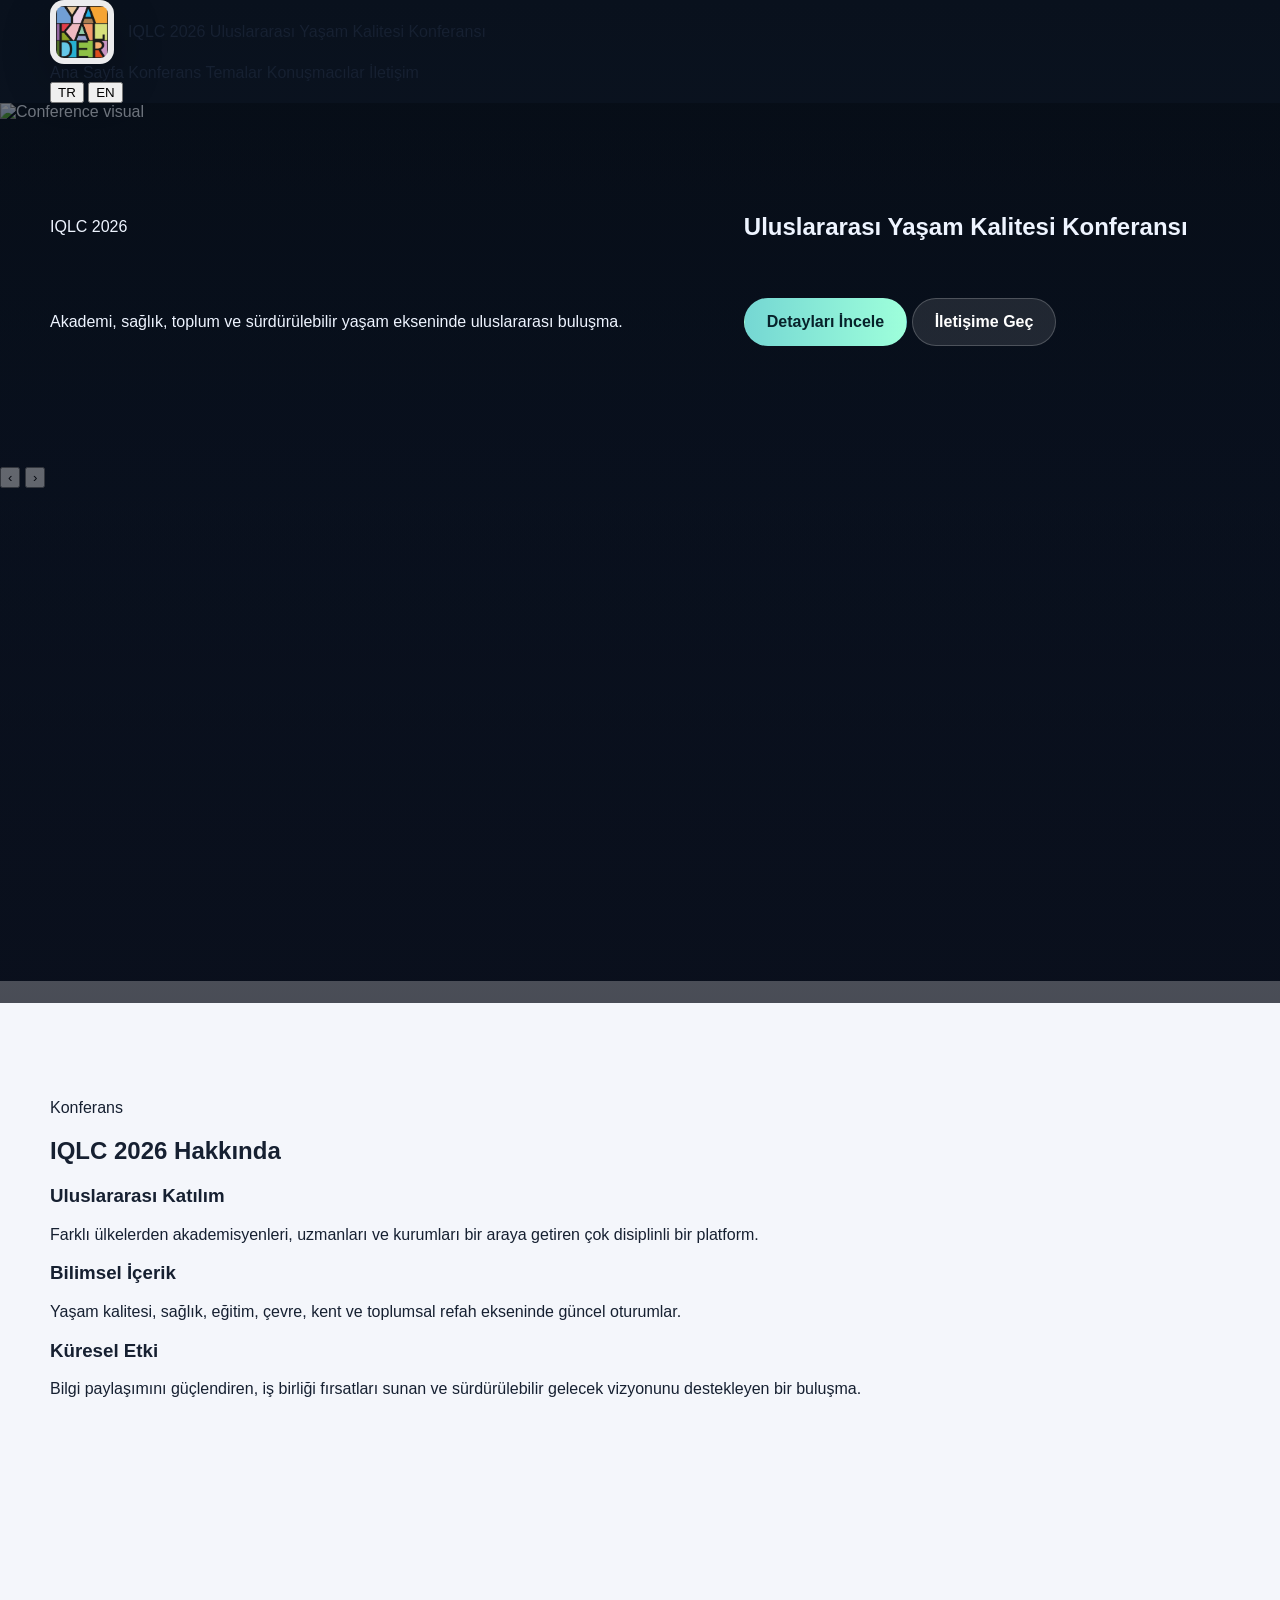
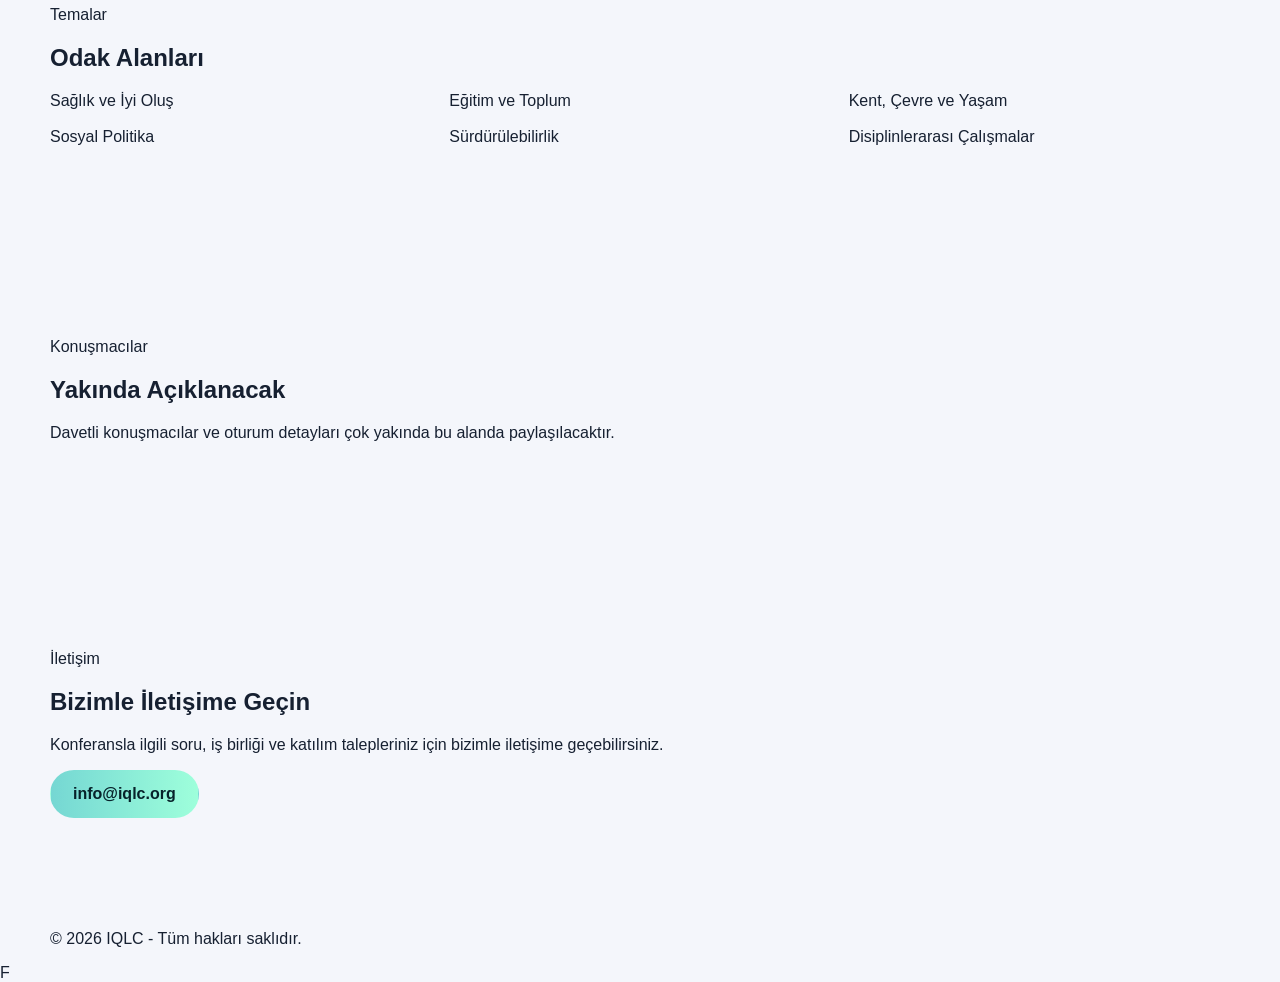
==== commit 9d7cca0a: "Update print statement from 'Hello' to 'Goodbye'" ====
--- a/index.html
+++ b/index.html
@@ -1,363 +1,205 @@
 <!DOCTYPE html>
 <html lang="tr">
-<head>
-  <meta charset="UTF-8" />
-  <meta name="viewport" content="width=device-width, initial-scale=1.0" />
-  <title>IQLC 2026 | III. International Quality of Life Conference</title>
-  <meta name="description" content="III. International Quality of Life Conference / III. Uluslararası Yaşam Kalitesi Konferansı" />
-  <link rel="preconnect" href="https://fonts.googleapis.com">
-  <link rel="preconnect" href="https://fonts.gstatic.com" crossorigin>
-  <link href="https://fonts.googleapis.com/css2?family=Inter:wght@400;500;600;700;800&display=swap" rel="stylesheet">
-  <link rel="stylesheet" href="styles.css" />
-</head>
-<body>
-  <div class="topbar">
-    <div class="container topbar-inner">
-      <div class="topbar-text" id="topbarTitle">III. Uluslararası Yaşam Kalitesi Konferansı</div>
-      <div class="lang-switch" aria-label="Dil seçimi"><button class="lang-btn is-active" data-lang="tr">TR</button><button class="lang-btn" data-lang="en">EN</button></div>
-    </div>
-  </div>
-
-  <header class="hero" id="home">
-    <div class="hero-slider" aria-hidden="true">
-      <div class="slide is-active" style="background-image:url('https://images.unsplash.com/photo-1500530855697-b586d89ba3ee?auto=format&fit=crop&w=1600&q=80');"></div>
-      <div class="slide" style="background-image:url('https://images.unsplash.com/photo-1493246507139-91e8fad9978e?auto=format&fit=crop&w=1600&q=80');"></div>
-      <div class="slide" style="background-image:url('https://images.unsplash.com/photo-1507525428034-b723cf961d3e?auto=format&fit=crop&w=1600&q=80');"></div>
-    </div>
-    <div class="hero-overlay"></div>
-    <div class="hero-gridlines"></div>
-
-    <nav class="navbar container">
-      <a href="#home" class="brand" aria-label="IQLC 2026 Ana Sayfa">
-        <img src="assets/logo.png" alt="Yaşam Kalitesi Derneği logosu" class="brand-logo" />
-        <span class="brand-copy">
-          <strong id="brandName">Yaşam Kalitesi Derneği</strong>
-          <small>IQLC 2026</small>
-        </span>
-      </a>
-
-      <button class="menu-toggle" aria-label="Menüyü aç/kapat">☰</button>
-      <div class="nav-links">
-        <a href="#about" data-i18n="navInvitation">Davet</a>
-        <a href="#dates" data-i18n="navDate">Tarih</a>
-        <a href="#topics" data-i18n="navTopics">Konular</a>
-        <a href="#publication" data-i18n="navPublication">Yayın</a>
-        <a href="#registration" data-i18n="navRegistration">Katılım</a>
-        <a href="#boards" data-i18n="navBoards">Kurullar</a>
-        <a href="#contact" data-i18n="navContact">İletişim</a>
+  <head>
+    <meta charset="UTF-8" />
+    <meta name="viewport" content="width=device-width, initial-scale=1.0" />
+    <title>IQLC 2026</title>
+    <meta
+      name="description"
+      content="IQLC 2026 - International Quality of Life Conference"
+    />
+    <link rel="stylesheet" href="styles.css" />
+  </head>
+  <body>
+    <header class="site-header">
+      <div class="container header-inner">
+        <a href="#home" class="brand">
+          <img src="assets/logo.png" alt="IQLC Logo" class="brand-logo" />
+          <div class="brand-text">
+            <span class="brand-title">IQLC 2026</span>
+            <span class="brand-subtitle" data-i18n="header.tagline">
+              Uluslararası Yaşam Kalitesi Konferansı
+            </span>
+          </div>
+        </a>
+
+        <nav class="main-nav" id="mainNav">
+          <a href="#home" data-i18n="nav.home">Ana Sayfa</a>
+          <a href="#about" data-i18n="nav.about">Konferans</a>
+          <a href="#topics" data-i18n="nav.topics">Temalar</a>
+          <a href="#speakers" data-i18n="nav.speakers">Konuşmacılar</a>
+          <a href="#contact" data-i18n="nav.contact">İletişim</a>
+        </nav>
+
+        <div class="header-actions">
+          <div class="lang-switch" aria-label="Language switcher">
+            <button type="button" class="lang-btn active" data-lang="tr">
+              TR
+            </button>
+            <button type="button" class="lang-btn" data-lang="en">EN</button>
+          </div>
+
+          <button class="menu-toggle" id="menuToggle" aria-label="Menu">
+            ☰
+          </button>
+        </div>
       </div>
-    </nav>
-
-    <div class="container hero-content">
-      <div class="hero-copy reveal">
-        <span class="eyebrow" id="heroEyebrow">Hibrit • Çanakkale • 10–11 Aralık 2026</span>
-        <h1>
-          <span class="title-line" id="heroTitle1">III. Uluslararası</span>
-          <span class="title-line highlight" id="heroTitle2">Yaşam Kalitesi Konferansı</span>
-          <span class="title-line" id="heroTitle3">III. International Quality of Life Conference</span>
-        </h1>
-        <p class="hero-subtitle" id="heroSubtitle">Yaşam kalitesini çok boyutlu ve disiplinlerarası bir çerçevede tartışmaya açan uluslararası konferans deneyimi.</p>
-        <div class="hero-meta">
-          <div class="meta-card"><strong id="metaDateLabel">Tarih</strong><span id="metaDateValue">10–11 Aralık 2026</span></div>
-          <div class="meta-card"><strong id="metaVenueLabel">Yer</strong><span id="metaVenueValue">Çanakkale / Türkiye</span></div>
-          <div class="meta-card"><strong id="metaFormatLabel">Format</strong><span id="metaFormatValue">Hibrit</span></div>
-        </div>
-        <div class="hero-actions">
-          <a class="btn btn-primary" href="#contact-form" id="heroBtnPrimary">Bildiri Gönder</a>
-          <a class="btn btn-secondary" href="#topics" id="heroBtnSecondary">Konuları İncele</a>
-        </div>
+    </header>
+
+    <main>
+      <section class="hero" id="home">
+        <div class="hero-slider" id="heroSlider">
+          <div class="hero-slide active">
+            <img
+              src="assets/slide-1.jpg"
+              alt="Conference visual"
+              class="hero-bg"
+            />
+            <div class="hero-overlay"></div>
+
+            <div class="container hero-content">
+              <span class="hero-badge" data-i18n="hero.badge">
+                IQLC 2026
+              </span>
+
+              <h1 data-i18n="hero.title">
+                Uluslararası Yaşam Kalitesi Konferansı
+              </h1>
+
+              <p data-i18n="hero.subtitle">
+                Akademi, sağlık, toplum ve sürdürülebilir yaşam ekseninde
+                uluslararası buluşma.
+              </p>
+
+              <div class="hero-buttons">
+                <a href="#about" class="btn btn-primary" data-i18n="hero.cta1">
+                  Detayları İncele
+                </a>
+                <a href="#contact" class="btn btn-secondary" data-i18n="hero.cta2">
+                  İletişime Geç
+                </a>
+              </div>
+            </div>
+          </div>
+
+          <div class="slider-controls">
+            <button type="button" id="prevSlide" aria-label="Previous slide">
+              ‹
+            </button>
+            <button type="button" id="nextSlide" aria-label="Next slide">
+              ›
+            </button>
+          </div>
+        </div>
+
+        <div class="ticker-wrapper">
+          <div class="ticker-track" id="tickerTrack"></div>
+        </div>
+      </section>
+
+      <section class="section" id="about">
+        <div class="container">
+          <div class="section-head">
+            <span class="section-eyebrow" data-i18n="about.eyebrow">
+              Konferans
+            </span>
+            <h2 data-i18n="about.title">IQLC 2026 Hakkında</h2>
+          </div>
+
+          <div class="about-grid">
+            <div class="card">
+              <h3 data-i18n="about.card1Title">Uluslararası Katılım</h3>
+              <p data-i18n="about.card1Text">
+                Farklı ülkelerden akademisyenleri, uzmanları ve kurumları bir
+                araya getiren çok disiplinli bir platform.
+              </p>
+            </div>
+
+            <div class="card">
+              <h3 data-i18n="about.card2Title">Bilimsel İçerik</h3>
+              <p data-i18n="about.card2Text">
+                Yaşam kalitesi, sağlık, eğitim, çevre, kent ve toplumsal refah
+                ekseninde güncel oturumlar.
+              </p>
+            </div>
+
+            <div class="card">
+              <h3 data-i18n="about.card3Title">Küresel Etki</h3>
+              <p data-i18n="about.card3Text">
+                Bilgi paylaşımını güçlendiren, iş birliği fırsatları sunan ve
+                sürdürülebilir gelecek vizyonunu destekleyen bir buluşma.
+              </p>
+            </div>
+          </div>
+        </div>
+      </section>
+
+      <section class="section alt" id="topics">
+        <div class="container">
+          <div class="section-head">
+            <span class="section-eyebrow" data-i18n="topics.eyebrow">Temalar</span>
+            <h2 data-i18n="topics.title">Odak Alanları</h2>
+          </div>
+
+          <div class="topics-grid">
+            <div class="topic-item" data-i18n="topics.item1">Sağlık ve İyi Oluş</div>
+            <div class="topic-item" data-i18n="topics.item2">Eğitim ve Toplum</div>
+            <div class="topic-item" data-i18n="topics.item3">Kent, Çevre ve Yaşam</div>
+            <div class="topic-item" data-i18n="topics.item4">Sosyal Politika</div>
+            <div class="topic-item" data-i18n="topics.item5">Sürdürülebilirlik</div>
+            <div class="topic-item" data-i18n="topics.item6">Disiplinlerarası Çalışmalar</div>
+          </div>
+        </div>
+      </section>
+
+      <section class="section" id="speakers">
+        <div class="container">
+          <div class="section-head">
+            <span class="section-eyebrow" data-i18n="speakers.eyebrow">
+              Konuşmacılar
+            </span>
+            <h2 data-i18n="speakers.title">Yakında Açıklanacak</h2>
+          </div>
+
+          <div class="info-box">
+            <p data-i18n="speakers.text">
+              Davetli konuşmacılar ve oturum detayları çok yakında bu alanda
+              paylaşılacaktır.
+            </p>
+          </div>
+        </div>
+      </section>
+
+      <section class="section contact-section" id="contact">
+        <div class="container">
+          <div class="contact-box">
+            <div>
+              <span class="section-eyebrow" data-i18n="contact.eyebrow">
+                İletişim
+              </span>
+              <h2 data-i18n="contact.title">Bizimle İletişime Geçin</h2>
+              <p data-i18n="contact.text">
+                Konferansla ilgili soru, iş birliği ve katılım talepleriniz için
+                bizimle iletişime geçebilirsiniz.
+              </p>
+            </div>
+
+            <a href="mailto:yasamkalitesidernegi@gmail.com" class="btn btn-primary">
+              info@iqlc.org
+            </a>
+          </div>
+        </div>
+      </section>
+    </main>
+
+    <footer class="site-footer">
+      <div class="container footer-inner">
+        <p data-i18n="footer.copy">
+          © 2026 IQLC - Tüm hakları saklıdır.
+        </p>
       </div>
-
-      <div class="hero-side reveal delay-1">
-        <div class="countdown-card">
-          <p class="countdown-label" id="countdownLabel">Konferansa Kalan Süre</p>
-          <div class="countdown-grid" id="countdown">
-            <div><span id="days">--</span><small id="daysLabel">Gün</small></div>
-            <div><span id="hours">--</span><small id="hoursLabel">Saat</small></div>
-            <div><span id="minutes">--</span><small id="minutesLabel">Dakika</small></div>
-            <div><span id="seconds">--</span><small id="secondsLabel">Saniye</small></div>
-          </div>
-        </div>
-        <div class="floating-badges">
-          <span id="badge1">TR / EN Bildiriler</span>
-          <span id="badge2">ISBN Bildiri Kitabı</span>
-          <span id="badge3">Hibrit Etkinlik</span>
-          <span id="badge4">Uluslararası Kurul</span>
-        </div>
-      </div>
-    </div>
-
-    <div class="hero-marquee">
-      <div class="marquee-track">
-        <span>Wellbeing</span><span>Health</span><span>Urban Life</span><span>Sustainability</span><span>Education</span><span>Media</span><span>Culture</span><span>Interdisciplinary Research</span>
-        <span>Wellbeing</span><span>Health</span><span>Urban Life</span><span>Sustainability</span><span>Education</span><span>Media</span><span>Culture</span><span>Interdisciplinary Research</span>
-      </div>
-    </div>
-  </header>
-
-  <main>
-    <section class="section invitation-section" id="about">
-      <div class="container invitation-grid">
-        <div class="section-heading reveal">
-          <span class="section-kicker" id="inviteKicker">Davet</span>
-          <h2 id="inviteTitle">Konferans Daveti</h2>
-          <div class="invite-card">
-            <p><strong id="inviteP1" data-tr="Değerli Araştırmacılar" data-en="Dear Researchers">Değerli Araştırmacılar</strong></p>
-            <p id="inviteP2" data-tr="Yaşamın nicelik ve nitelik olarak anlamlı bir şeklide sürdürülmesi varoluşumuzun temellerini oluşturmaktadır. Bu bağlamda, Yaşam kalitesi kavramı çok boyutlu ve disiplinlerarası bir içerikle karşımıza çıkmaktadır. Bu konferansta yaşam kalitesi, disiplinlerarası bir çerçevede ele alınacak ve tüm yönleriyle tartışılacaktır." data-en="Maintaining life in a meaningful way, both quantitatively and qualitatively, forms the basis of our existence. In this context, the concept of quality of life emerges as a multidimensional and interdisciplinary field. At this conference, quality of life will be addressed within an interdisciplinary framework and discussed in all its aspects.">Yaşamın nicelik ve nitelik olarak anlamlı bir şeklide sürdürülmesi varoluşumuzun temellerini oluşturmaktadır. Bu bağlamda, Yaşam kalitesi kavramı çok boyutlu ve disiplinlerarası bir içerikle karşımıza çıkmaktadır. Bu konferansta yaşam kalitesi, disiplinlerarası bir çerçevede ele alınacak ve tüm yönleriyle tartışılacaktır.</p>
-            <p id="inviteP3" data-tr="Kongremiz bilim insanları, eğitmenler, öğretmenler, doktorlar, fizyoterapistler ve yaşam kalitesi, sağlık, spor, beslenme ve eğitim ortamıyla ilgilenen tüm kişilere yöneliktir." data-en="Our congress is intended for scientists, trainers, teachers, doctors, physiotherapists, and all individuals interested in quality of life, health, sports, nutrition and educational environments.">Kongremiz bilim insanları, eğitmenler, öğretmenler, doktorlar, fizyoterapistler ve yaşam kalitesi, sağlık, spor, beslenme ve eğitim ortamıyla ilgilenen tüm kişilere yöneliktir.</p>
-            <p id="inviteP4" data-tr="Bildiriler Türkçe ya da İngilizce dilinde hazırlanabilir. Sunulan bildiriler için farklı yayın seçenekleri mevcuttur." data-en="Papers may be prepared in Turkish or English. Different publication options are available for presented papers.">Bildiriler Türkçe ya da İngilizce dilinde hazırlanabilir. Sunulan bildiriler için farklı yayın seçenekleri mevcuttur.</p>
-            <p id="inviteP5" data-tr="Bu kapsamda, kongremizi <strong>10-11 Aralık 2026</strong> tarihlerinde <strong>Çanakkale'de hibrit</strong> olarak gerçekleştireceğiz. Bu organizasyonda sizleri de aramızda görmekten büyük mutluluk duyacağız." data-en="Within this scope, we will hold our congress in <strong>hybrid format in Çanakkale on 10–11 December 2026</strong>. We will be very pleased to welcome you among us in this organization.">Bu kapsamda, kongremizi <strong>10-11 Aralık 2026</strong> tarihlerinde <strong>Çanakkale'de hibrit</strong> olarak gerçekleştireceğiz. Bu organizasyonda sizleri de aramızda görmekten büyük mutluluk duyacağız.</p>
-            <p id="inviteP6" data-tr="Saygılarımızla…" data-en="Kind regards…">Saygılarımızla…</p>
-            <div class="signature-block">
-              <strong>Prof. Dr. Özge UYSAL ŞAHİN</strong>
-              <span id="signatureRole">Konferans Başkanı</span>
-            </div>
-          </div>
-        </div>
-        <aside class="president-card reveal delay-1">
-          <div class="portrait-wrap">
-            <img src="assets/president.png" alt="Prof. Dr. Özge Uysal Şahin" class="president-image" />
-          </div>
-          <div class="president-caption">
-            <h3>Prof. Dr. Özge UYSAL ŞAHİN</h3>
-            <p id="presidentRole">Konferans Başkanı</p>
-          </div>
-        </aside>
-      </div>
-    </section>
-
-    <section class="section section-alt" id="dates">
-      <div class="container">
-        <div class="section-heading reveal">
-          <span class="section-kicker" id="datesKicker">Tarih</span>
-          <h2>10–11 Aralık 2026</h2>
-          <p id="datesIntro">Konferans Çanakkale'de hibrit formatta gerçekleştirilecektir.</p>
-        </div>
-        <div class="timeline-grid reveal delay-1">
-          <article class="timeline-card featured">
-            <h3 id="venueTitle">Konferans Yeri</h3>
-            <p>Çanakkale Onsekiz Mart Üniversitesi, Çanakkale Uygulamalı Bilimler Fakültesi Konferans Salonu</p>
-          </article>
-          <article class="timeline-card"><span>10/12/2026</span><h3 id="day1Title">1. Gün</h3></article>
-          <article class="timeline-card"><span>11/12/2026</span><h3 id="day2Title">2. Gün</h3></article>
-          <article class="timeline-card"><span id="paperLangShort">TR</span><h3 id="paperLangTitle">Türkçe Bildiri</h3></article>
-          <article class="timeline-card"><span id="hybridShort">Hibrit</span><h3 id="hybridTitle">Yüz Yüze + Online Katılım</h3></article>
-        </div>
-      </div>
-    </section>
-
-    <section class="section topics-section" id="topics">
-      <div class="container">
-        <div class="section-heading reveal">
-          <span class="section-kicker" id="topicsKicker">Konular</span>
-          <h2 id="topicsTitle">Konferans Konuları</h2>
-          <p id="topicsIntro">Konferans, yaşam kalitesini çok boyutlu bir çerçevede ele alan disiplinlerarası araştırmaları bir araya getirir.</p>
-        </div>
-
-        <div class="featured-tracks reveal">
-          <article class="track-card"><span class="track-label" data-tr="Öne Çıkan Temalar" data-en="Featured Tracks">Öne Çıkan Temalar</span><h3 data-tr="Sağlık ve İyi Oluş" data-en="Health & Wellbeing">Sağlık ve İyi Oluş</h3><p data-tr="Sağlık, psikoloji, spor ve iyi oluş eksenindeki çalışmalar." data-en="Research on health, psychology, sport and wellbeing.">Sağlık, psikoloji, spor ve iyi oluş eksenindeki çalışmalar.</p></article>
-          <article class="track-card"><span class="track-label" data-tr="Öne Çıkan Temalar" data-en="Featured Tracks">Öne Çıkan Temalar</span><h3 data-tr="Dijital Yaşam" data-en="Digital Life">Dijital Yaşam</h3><p data-tr="Dijitalleşme, medya ve veri odaklı yaşam pratikleri." data-en="Digitalization, media and data-driven life practices.">Dijitalleşme, medya ve veri odaklı yaşam pratikleri.</p></article>
-          <article class="track-card"><span class="track-label" data-tr="Öne Çıkan Temalar" data-en="Featured Tracks">Öne Çıkan Temalar</span><h3 data-tr="Sürdürülebilir Şehirler" data-en="Sustainable Cities">Sürdürülebilir Şehirler</h3><p data-tr="Şehir, çevre, enerji ve kamu hizmetleri perspektifi." data-en="Urban life, environment, energy and public services perspective.">Şehir, çevre, enerji ve kamu hizmetleri perspektifi.</p></article>
-          <article class="track-card"><span class="track-label" data-tr="Öne Çıkan Temalar" data-en="Featured Tracks">Öne Çıkan Temalar</span><h3 data-tr="Kültür ve Toplum" data-en="Culture & Society">Kültür ve Toplum</h3><p data-tr="Eğitim, kültür, sanat, hukuk ve toplumsal yaşam ilişkileri." data-en="Education, culture, arts, law and social life relations.">Eğitim, kültür, sanat, hukuk ve toplumsal yaşam ilişkileri.</p></article>
-        </div>
-
-        <div class="keyword-cloud reveal delay-1">
-          <span data-tr="İyi Oluş" data-en="Wellbeing">İyi Oluş</span><span data-tr="Sağlık" data-en="Health">Sağlık</span><span data-tr="Kentsel Yaşam" data-en="Urban Life">Kentsel Yaşam</span><span data-tr="Sürdürülebilirlik" data-en="Sustainability">Sürdürülebilirlik</span><span data-tr="Eğitim" data-en="Education">Eğitim</span><span data-tr="Medya" data-en="Media">Medya</span><span data-tr="Psikoloji" data-en="Psychology">Psikoloji</span><span data-tr="Kültür" data-en="Culture">Kültür</span><span data-tr="Dijital Yaşam" data-en="Digital Life">Dijital Yaşam</span><span data-tr="Çevre" data-en="Environment">Çevre</span>
-        </div>
-
-        <div class="topics-grid reveal delay-1">
-          <article class="topic-card"><div class="topic-icon">◌</div><h3 data-tr="Kavramsal tartışmalar" data-en="Conceptual debates">Kavramsal tartışmalar</h3><p class="topic-hover" data-tr="Quality of life kavramının kuramsal çerçevesi, tanımları ve disiplinlerarası tartışmaları." data-en="Theoretical framework, definitions and interdisciplinary debates on quality of life.">Quality of life kavramının kuramsal çerçevesi, tanımları ve disiplinlerarası tartışmaları.</p></article>
-          <article class="topic-card"><div class="topic-icon">◔</div><h3 data-tr="Yaşam kalitesinin ölçülmesi" data-en="Measurement of quality of life">Yaşam kalitesinin ölçülmesi</h3><p class="topic-hover" data-tr="Ölçekler, göstergeler, veri toplama modelleri ve değerlendirme yaklaşımları." data-en="Scales, indicators, data collection models and evaluation approaches.">Ölçekler, göstergeler, veri toplama modelleri ve değerlendirme yaklaşımları.</p></article>
-          <article class="topic-card"><div class="topic-icon">△</div><h3 data-tr="Dijitalleşme ve yaşam kalitesi" data-en="Digitalization and quality of life">Dijitalleşme ve yaşam kalitesi</h3><p class="topic-hover" data-tr="Dijital dönüşüm, çevrimiçi yaşam ve dijital iyi oluş." data-en="Digital transformation, online life and digital wellbeing.">Dijital dönüşüm, çevrimiçi yaşam ve dijital iyi oluş.</p></article>
-          <article class="topic-card"><div class="topic-icon">◈</div><h3 data-tr="Medya ve yaşam kalitesi" data-en="Media and quality of life">Medya ve yaşam kalitesi</h3><p class="topic-hover" data-tr="Medya tüketimi ve iletişim ortamlarının yaşam kalitesine etkileri." data-en="Effects of media consumption and communication environments on quality of life.">Medya tüketimi ve iletişim ortamlarının yaşam kalitesine etkileri.</p></article>
-          <article class="topic-card"><div class="topic-icon">◎</div><h3 data-tr="Ekonomi ve yaşam kalitesi" data-en="Economy and quality of life">Ekonomi ve yaşam kalitesi</h3><p class="topic-hover" data-tr="Gelir, istihdam, refah ve eşitsizliğin yaşam deneyimine etkileri." data-en="Effects of income, employment, welfare and inequality on life experience.">Gelir, istihdam, refah ve eşitsizliğin yaşam deneyimine etkileri.</p></article>
-          <article class="topic-card"><div class="topic-icon">▢</div><h3 data-tr="Eğitim ve yaşam kalitesi" data-en="Education and quality of life">Eğitim ve yaşam kalitesi</h3><p class="topic-hover" data-tr="Öğrenme ortamları, eğitim politikaları ve kişisel gelişim." data-en="Learning environments, education policies and personal development.">Öğrenme ortamları, eğitim politikaları ve kişisel gelişim.</p></article>
-          <article class="topic-card"><div class="topic-icon">✦</div><h3 data-tr="Kültür, turizm ve yaşam kalitesi" data-en="Culture, tourism and quality of life">Kültür, turizm ve yaşam kalitesi</h3><p class="topic-hover" data-tr="Kültürel üretim, deneyim ekonomisi ve turizm hareketliliği." data-en="Cultural production, experience economy and tourism mobility.">Kültürel üretim, deneyim ekonomisi ve turizm hareketliliği.</p></article>
-          <article class="topic-card"><div class="topic-icon">✳</div><h3 data-tr="Gıda, tarım ve yaşam kalitesi" data-en="Food, agriculture and quality of life">Gıda, tarım ve yaşam kalitesi</h3><p class="topic-hover" data-tr="Beslenme, gıda güvenliği ve sürdürülebilir yaşam pratikleri." data-en="Nutrition, food security and sustainable living practices.">Beslenme, gıda güvenliği ve sürdürülebilir yaşam pratikleri.</p></article>
-          <article class="topic-card"><div class="topic-icon">⬡</div><h3 data-tr="Enerji ve yaşam kalitesi" data-en="Energy and quality of life">Enerji ve yaşam kalitesi</h3><p class="topic-hover" data-tr="Enerjiye erişim, verimlilik ve sürdürülebilir yaşam standartları." data-en="Access to energy, efficiency and sustainable living standards.">Enerjiye erişim, verimlilik ve sürdürülebilir yaşam standartları.</p></article>
-          <article class="topic-card"><div class="topic-icon">♥</div><h3 data-tr="Sağlık ve yaşam kalitesi" data-en="Health and quality of life">Sağlık ve yaşam kalitesi</h3><p class="topic-hover" data-tr="Fiziksel, zihinsel ve sosyal sağlık göstergeleri ile yaşam doyumu." data-en="Life satisfaction through physical, mental and social health indicators.">Fiziksel, zihinsel ve sosyal sağlık göstergeleri ile yaşam doyumu.</p></article>
-          <article class="topic-card"><div class="topic-icon">⟡</div><h3 data-tr="Spor ve yaşam kalitesi" data-en="Sport and quality of life">Spor ve yaşam kalitesi</h3><p class="topic-hover" data-tr="Hareket, fiziksel aktivite ve sağlıklı yaşam davranışları." data-en="Movement, physical activity and healthy life behaviours.">Hareket, fiziksel aktivite ve sağlıklı yaşam davranışları.</p></article>
-          <article class="topic-card"><div class="topic-icon">⌂</div><h3 data-tr="Yaşanabilir şehirler" data-en="Livable cities">Yaşanabilir şehirler</h3><p class="topic-hover" data-tr="Kentsel tasarım, hareketlilik, güvenlik ve erişilebilirlik." data-en="Urban design, mobility, safety and accessibility.">Kentsel tasarım, hareketlilik, güvenlik ve erişilebilirlik.</p></article>
-          <article class="topic-card"><div class="topic-icon">⚖</div><h3 data-tr="Hukuk ve yaşam kalitesi" data-en="Law and quality of life">Hukuk ve yaşam kalitesi</h3><p class="topic-hover" data-tr="Haklar, adalet, eşitlik ve hukuki düzenlemelerin rolü." data-en="Rights, justice, equality and the role of legal regulations.">Haklar, adalet, eşitlik ve hukuki düzenlemelerin rolü.</p></article>
-          <article class="topic-card"><div class="topic-icon">☼</div><h3 data-tr="Psikoloji ve yaşam kalitesi" data-en="Psychology and quality of life">Psikoloji ve yaşam kalitesi</h3><p class="topic-hover" data-tr="Bireysel iyi oluş, duygu durumu ve psikososyal süreçler." data-en="Individual wellbeing, mood and psychosocial processes.">Bireysel iyi oluş, duygu durumu ve psikososyal süreçler.</p></article>
-          <article class="topic-card"><div class="topic-icon">✺</div><h3 data-tr="Sanat ve yaşam kalitesi" data-en="Arts and quality of life">Sanat ve yaşam kalitesi</h3><p class="topic-hover" data-tr="Sanatsal ifade, estetik deneyim ve yaratıcı üretim." data-en="Artistic expression, aesthetic experience and creative production.">Sanatsal ifade, estetik deneyim ve yaratıcı üretim.</p></article>
-          <article class="topic-card"><div class="topic-icon">▣</div><h3 data-tr="Kamu hizmetleri ve yaşam kalitesi" data-en="Public services and quality of life">Kamu hizmetleri ve yaşam kalitesi</h3><p class="topic-hover" data-tr="Kamu yönetimi, sosyal politika ve hizmet kalitesi." data-en="Public administration, social policy and service quality.">Kamu yönetimi, sosyal politika ve hizmet kalitesi.</p></article>
-          <article class="topic-card"><div class="topic-icon">❋</div><h3 data-tr="Yaşam kalitesi ve çevresel sorunlar" data-en="Quality of life and environmental issues">Yaşam kalitesi ve çevresel sorunlar</h3><p class="topic-hover" data-tr="İklim, çevre, ekolojik denge ve sürdürülebilir gelecekler." data-en="Climate, environment, ecological balance and sustainable futures.">İklim, çevre, ekolojik denge ve sürdürülebilir gelecekler.</p></article>
-          <article class="topic-card"><div class="topic-icon">∞</div><h3 data-tr="Diğer ilgili konular…" data-en="Other related topics…">Diğer ilgili konular…</h3><p class="topic-hover" data-tr="Yaşam kalitesiyle ilişkili özgün, yeni ve disiplinlerarası alanlar." data-en="Original, emerging and interdisciplinary fields related to quality of life.">Yaşam kalitesiyle ilişkili özgün, yeni ve disiplinlerarası alanlar.</p></article>
-        </div>
-
-        <div class="callout-strip reveal">
-          <span class="callout-tag" id="calloutTag">Bildiri Çağrısı</span>
-          <h3 id="calloutText">Disiplinlerarası bildiriler memnuniyetle kabul edilir.</h3>
-        </div>
-      </div>
-    </section>
-
-    <section class="section" id="publication">
-      <div class="container">
-        <div class="section-heading reveal">
-          <span class="section-kicker" id="pubKicker">Yayın Olanakları</span>
-          <h2 id="pubTitle">Sunulan Bildiriler İçin Seçenekler</h2>
-        </div>
-        <div class="info-grid reveal delay-1">
-          <article class="glass-card"><h3>Bildiri Kitabı / Proceedings</h3><p>Sunulan bildiriler ISBN’li elektronik bildiri kitabında yayımlanacaktır.</p></article>
-          <article class="glass-card"><h3>Editöryal Kitap / Editorial Book</h3><p>Uygun çalışmalar ilgili alanlarda bölüm olarak değerlendirilebilir.</p></article>
-          <article class="glass-card"><h3>Dergi İmkânı / Journal Option</h3><p>Uygun bildiriler editör değerlendirmesi sonrası dergilere yönlendirilebilir.</p></article>
-        </div>
-      </div>
-    </section>
-
-    <section class="section section-alt" id="registration">
-      <div class="container">
-        <div class="section-heading reveal">
-          <span class="section-kicker" id="regKicker">Katılım</span>
-          <h2 id="regTitle">Kayıt ve Ödeme Bilgileri</h2>
-        </div>
-        <div class="info-grid reveal delay-1">
-          <article class="glass-card"><h3>Online Katılım</h3><p>Çevrim içi katılım seçenekleri konferans programıyla duyurulacaktır.</p></article>
-          <article class="glass-card"><h3>Yüz Yüze Katılım</h3><p>Çanakkale’de fiziksel katılım ile sunum ve networking imkânı.</p></article>
-          <article class="glass-card"><h3>Banka Bilgisi</h3><p><strong>Hesap Adı:</strong> Yaşam Kalitesi Derneği<br><strong>Banka:</strong> Ziraat Bankası Kordon Şubesi</p></article>
-        </div>
-      </div>
-    </section>
-
-    <section class="section boards-section" id="boards">
-      <div class="container">
-        <div class="section-heading reveal">
-          <span class="section-kicker" id="boardsKicker">Kurullar</span>
-          <h2 id="boardsTitle">Konferans Kurulları</h2>
-        </div>
-
-        <div class="board-block reveal">
-          <h3 id="boardPresidentTitle">Konferans Başkanı</h3>
-          <ul class="board-list compact-list">
-            <li>UYSAL ŞAHİN, Özge (Prof. Dr., Çanakkale Onsekiz Mart University, TÜRKİYE)</li>
-          </ul>
-        </div>
-
-        <div class="board-block reveal delay-1">
-          <h3 id="advisoryTitle">Danışma Kurulu</h3>
-          <ul class="board-list two-col">
-            <li>BAŞ, İ. Melih (Prof. Dr., Istanbul Arel University, TÜRKİYE)</li>
-            <li>BERKSOY, Turgay (Prof. Dr., Marmara University / Emeritus, TÜRKİYE)</li>
-            <li>BATRANCEA, Larissa (Assoc. Prof. Dr., Babes-Bolyai University Cluj-Napoca, Faculty of Business, ROMANIA)</li>
-            <li>EZENDU, Ariwa (Prof. Dr., University of Bedfordshire, UNITED KINGDOM)</li>
-            <li>ILIK, Goran (Prof. Dr., University of St. Clement of Ohrid, MACEDONIA)</li>
-            <li>JAVANI, Hojjatollah (Assoc. Prof. Dr., Alzahra University, İRAN)</li>
-            <li>METRİ, Bhimaraya (Prof. Dr., Director at Indian Institute of Management Nagpur, INDIA)</li>
-            <li>NOVRUZOVA, Nurida (Prof. Dr., Baku Slavic University, AZERBAIJAN)</li>
-            <li>ŞAHİN, Mehmet (Prof. Dr., Çanakkale Onsekiz Mart Üniversitesi, TÜRKİYE)</li>
-            <li>ZHARKYNBEKOVA, Şolpan (Prof. Dr., L.N. Gumilyov Eurasian National University, KAZAKHISTAN)</li>
-          </ul>
-        </div>
-
-        <div class="board-block reveal delay-1">
-          <h3 id="organizingTitle">Düzenleme Kurulu</h3>
-          <ul class="board-list two-col">
-            <li>ERBAY, Hasan (Assoc. Prof. Dr., Afyonkarahisar Health Sciences University, TÜRKİYE)</li>
-            <li>HERSEK SARI, İlknur (Holistence Academy, TÜRKİYE)</li>
-            <li>SÖYLEMEZOĞLU, Ergül (Dr., Çanakkale Onsekiz Mart University, TÜRKİYE)</li>
-            <li>ŞAHİN, Mehmet (Prof. Dr., Çanakkale Onsekiz Mart University, TÜRKİYE)</li>
-            <li>ŞAHİN, Özge Uysal (Prof. Dr., Çanakkale Onsekiz Mart University, TÜRKİYE)</li>
-          </ul>
-        </div>
-
-        <div class="board-block reveal delay-1">
-          <h3 id="scientificTitle">Bilim Kurulu</h3>
-          <ul class="board-list three-col">
-            <li>AKAR, Sevda (Prof. Dr., Bandırma Onyedi Eylül University, TÜRKİYE)</li>
-            <li>AKGÖL, Jale (Assist. Prof. Dr., Afyonkarahisar Health Sciences University, TÜRKİYE)</li>
-            <li>AL-RAWAD, Mahmaod (Dr., Al Hussein Bin Talal University, JORDAN)</li>
-            <li>ALSON, Jollie N. (Dr., University of Perpetual Help System, PHILIPPINES)</li>
-            <li>ANANTH, Christo (Dr., Francis Xavier Engineering College, INDIA)</li>
-            <li>ARABSKA, Ekaterina (Prof. Dr., University of Agribusiness and Rural Development, BULGARIA)</li>
-            <li>AWANG, Amran (Assoc. Prof. Dr., Universiti Teknologi Mara, MALAYSIA)</li>
-            <li>AYYILDIZ ONARAN, Zahide (Prof. Dr., İstanbul Üniversitesi, TÜRKİYE)</li>
-            <li>BAŞ, İ. Melih (Prof. Dr., İstanbul Arel Üniversitesi, TÜRKİYE)</li>
-            <li>BERKSOY, Turgay (Prof. Dr., Marmara Üniversitesi, TÜRKİYE)</li>
-            <li>BURLUTSKI, Sergii (Prof. Dr., Odessa National Economic University, UKRAINE)</li>
-            <li>CEROVIC, Slobodan (Prof. Dr., Singidunum University, SERBIA)</li>
-            <li>ÇALBAYRAM, Nazan (Assoc. Prof. Dr., Çanakkale Onsekiz Mart University, TÜRKİYE)</li>
-            <li>DİLBAZ ALACAHAN, Nur (Prof. Dr., Çanakkale Onsekiz Mart University, TÜRKİYE)</li>
-            <li>EMİNİ KURTULUŞ, Filiz Tufan (Assoc. Prof. Dr., Çanakkale Onsekiz Mart University, TÜRKİYE)</li>
-            <li>ERBAY, Hasan (Assoc. Prof. Dr., Afyonkarahisar Health Sciences University, TÜRKİYE)</li>
-            <li>ERTOK ONURLU, Merve (Assoc. Prof. Dr., Çanakkale Onsekiz Mart University, TÜRKİYE)</li>
-            <li>GEYBULLAYEVA, Rahiyla (Prof. Dr., Baku Slavic University, AZERBAIJAN)</li>
-            <li>GHOTBI, Nader (Prof. Dr., Ritsumeikan Asia Pacific University, JAPAN)</li>
-            <li>HYBKA, Malgorzata Magdalena (Prof. Dr., Poznan University of Economics and Business, POLAND)</li>
-            <li>ILIK, Goran (Dr., University of St. Clement of Ohrid – Bitola, MACEDONIA)</li>
-            <li>JAVANI, Hojjatollah (Assoc. Prof. Dr., Alzahra University, İRAN)</li>
-            <li>JURAEV, Mamatkul (Prof. Dr., Academy of Sciences, UZBEKISTAN)</li>
-            <li>KYRİAZOPOULOS, Panagiotis (Prof. Dr., Graduate Technological Education Institute of Piraeus, GREECE)</li>
-            <li>MITREVA, Elizabeta (Prof. Dr., Goce Delcev University, MACEDONIA)</li>
-            <li>ÖZDEMİR, Yüksel (Prof. Dr., Toros University, TÜRKİYE)</li>
-            <li>PUSTYLNICK, Igor (Prof. Dr., Conestoga College, CANADA)</li>
-            <li>QUINTILIANI, Andrea (Dr., Pegaso Telematic University, ITALY)</li>
-            <li>ROUBAIE, Amer Al (Prof. Dr., Ahlia University, BAHRAIN)</li>
-            <li>RODRIGUEZ MORALES, Julia Isabel (Dr., Benemérita Universidad Autónoma de Puebla, SPAIN)</li>
-            <li>SAGIDOLDA, Gulgaisha (Dr., L. N. Gumilyov Eurasian National University, KAZAKHSTAN)</li>
-            <li>SEZER, Berkant (Assoc. Prof. Dr., Çanakkale Onsekiz Mart University, TÜRKİYE)</li>
-            <li>SHARMA, Nikesh (Dr., Himachal Pradesh University, INDIA)</li>
-            <li>ŞAHİN, Mehmet (Prof. Dr., Çanakkale Onsekiz Mart University, TÜRKİYE)</li>
-            <li>ŞAHİN, Özge Uysal (Prof. Dr., Çanakkale Onsekiz Mart University, TÜRKİYE)</li>
-            <li>ŞİMŞEK KANDEMİR, Aysen (Assoc. Prof. Dr., Kocaeli University, TÜRKİYE)</li>
-            <li>TENGİLİMOĞLU, Dilaver (Prof. Dr., Atılım University, TÜRKİYE)</li>
-            <li>TURAMANALAR, Ozan (Prof. Dr., İzmir Katip Çelebi University, TÜRKİYE)</li>
-            <li>YUMARMA, Andreas (Prof. Dr., President University, INDONESIA)</li>
-            <li>ZHARKYNBEKOVA, Sholpan (Prof. Dr., L.N. Gumilyov Eurasian National University, KAZAKHSTAN)</li>
-            <li>ZINCHENKO, Lyudmila (Prof. Dr., Bauman Moscow State Technical University, RUSSIA)</li>
-          </ul>
-        </div>
-      </div>
-    </section>
-
-    <section class="section section-alt contact-section" id="contact">
-      <div class="container">
-        <div class="section-heading reveal">
-          <span class="section-kicker">İletişim / Contact</span>
-          <h2>Bize Ulaşın</h2>
-        </div>
-        <div class="contact-grid">
-          <div class="map-card reveal">
-            <iframe title="Yaşam Kalitesi Derneği Google Maps" src="https://maps.google.com/maps?q=Ya%C5%9Fam%20Kalitesi%20Derne%C4%9Fi%2C%20%C3%87anakkale&t=&z=13&ie=UTF8&iwloc=&output=embed" loading="lazy" referrerpolicy="no-referrer-when-downgrade"></iframe>
-          </div>
-          <div class="contact-info reveal delay-1">
-            <div class="glass-card">
-              <h3>İletişim Bilgileri</h3>
-              <p><strong>E-posta:</strong> yasamkalitesidernegi@gmail.com</p>
-              <p><strong>Konum:</strong> Çanakkale, Türkiye</p>
-              <p><strong>Konferans:</strong> IQLC 2026</p>
-            </div>
-            <form id="contact-form" class="contact-form glass-card" action="https://formsubmit.co/yasamkalitesidernegi@gmail.com" method="POST">
-              <h3>Mesaj Gönder</h3>
-              <input type="hidden" name="_subject" value="IQLC 2026 Web Sitesi İletişim Formu" />
-              <input type="hidden" name="_template" value="table" />
-              <input type="hidden" name="_captcha" value="true" />
-              <input type="text" name="_honey" style="display:none" tabindex="-1" autocomplete="off" />
-              <div class="form-row">
-                <input type="text" name="Ad Soyad / Full Name" placeholder="Ad Soyad / Full Name" required>
-                <input type="email" name="E-posta / Email" placeholder="E-posta / Email" required>
-              </div>
-              <div class="form-row">
-                <input type="tel" name="Telefon / Phone" placeholder="Telefon / Phone" required>
-              </div>
-              <textarea name="Mesaj / Message" rows="6" placeholder="Mesaj / Message" required></textarea>
-              <button class="btn btn-primary" type="submit">Gönder / Send</button>
-              <p class="form-note">Form ilk kullanımda e-posta doğrulaması ister; doğrulandıktan sonra mesajlar doğrudan belirtilen adrese iletilir.</p>
-            </form>
-          </div>
-        </div>
-      </div>
-    </section>
-  </main>
-
-  <footer class="footer">
-    <div class="container footer-inner">
-      <p>© 2026 IQLC • Yaşam Kalitesi Derneği</p>
-      <a href="#home">Yukarı Dön</a>
-    </div>
-  </footer>
-
-  <script src="script.js"></script>
-</body>
-</html>
+    </footer>
+
+    <script src="script.js"></script>
+  </body>
+</html>F
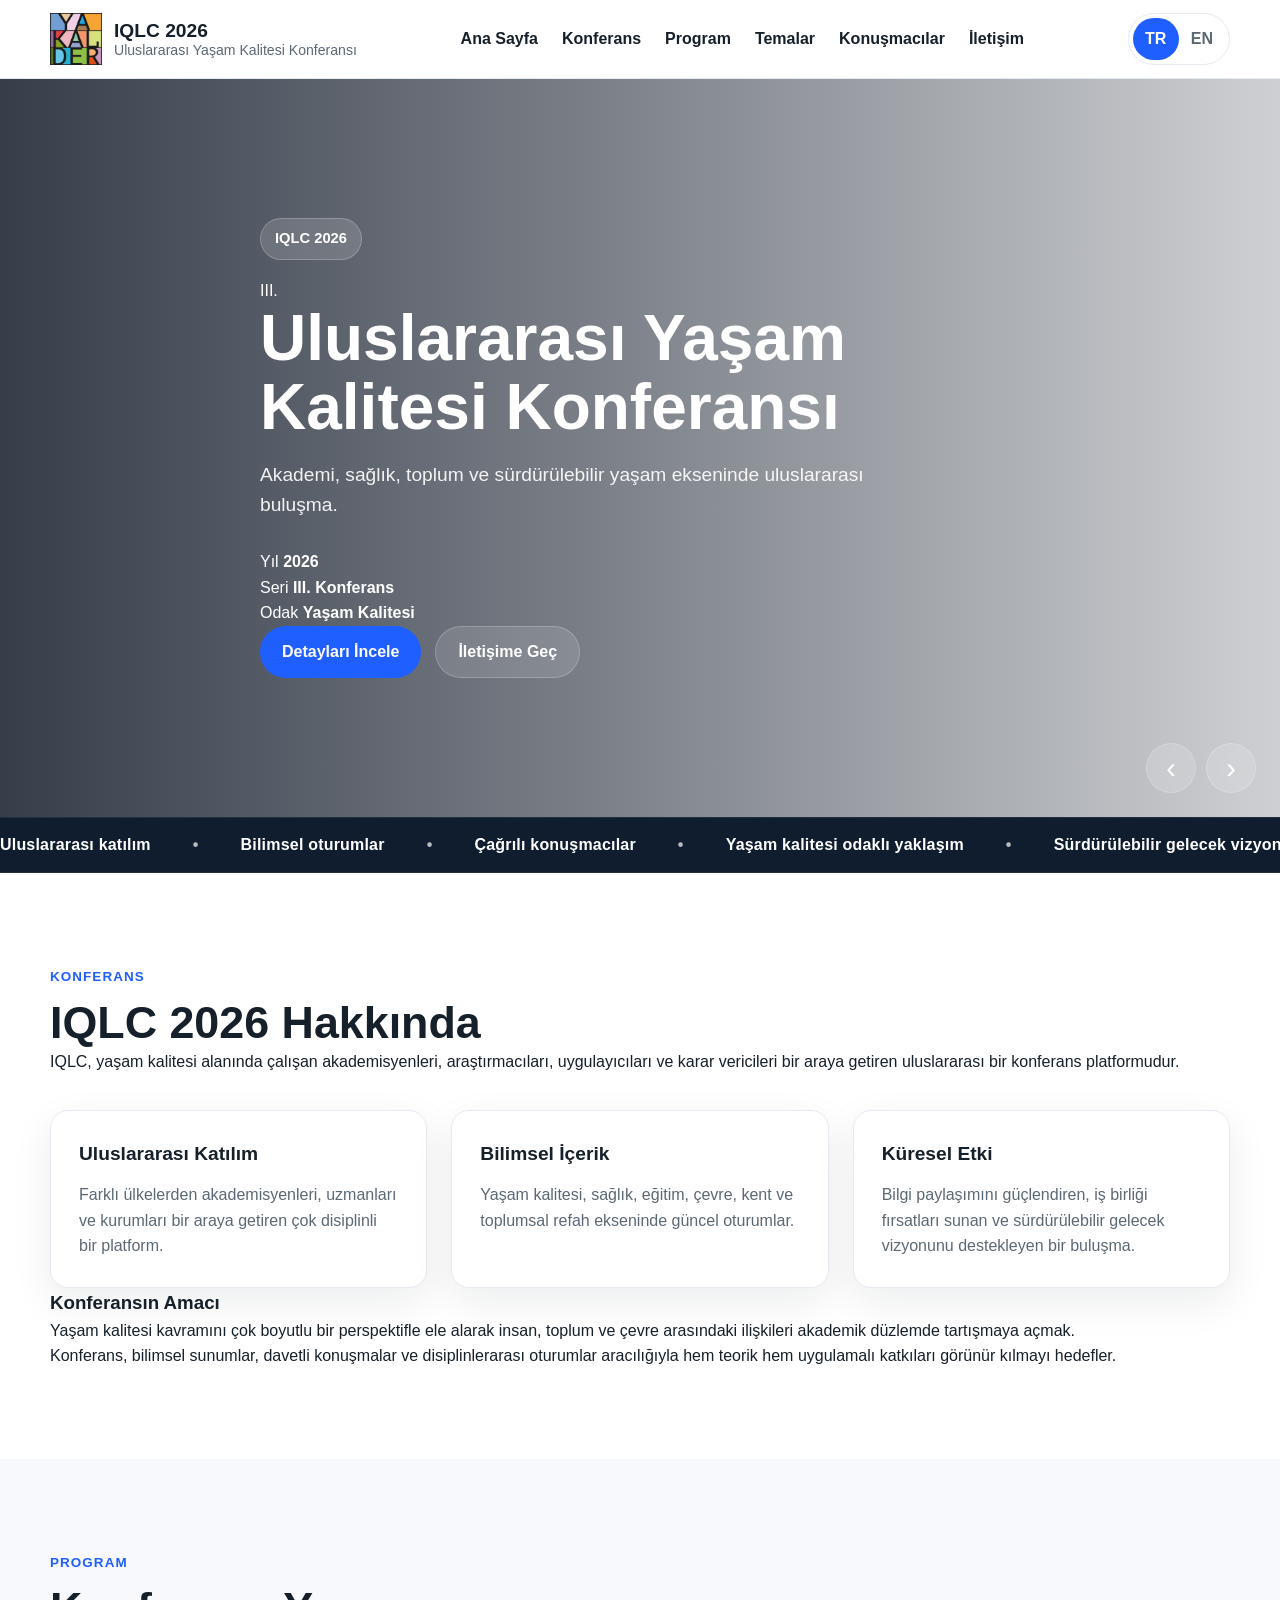
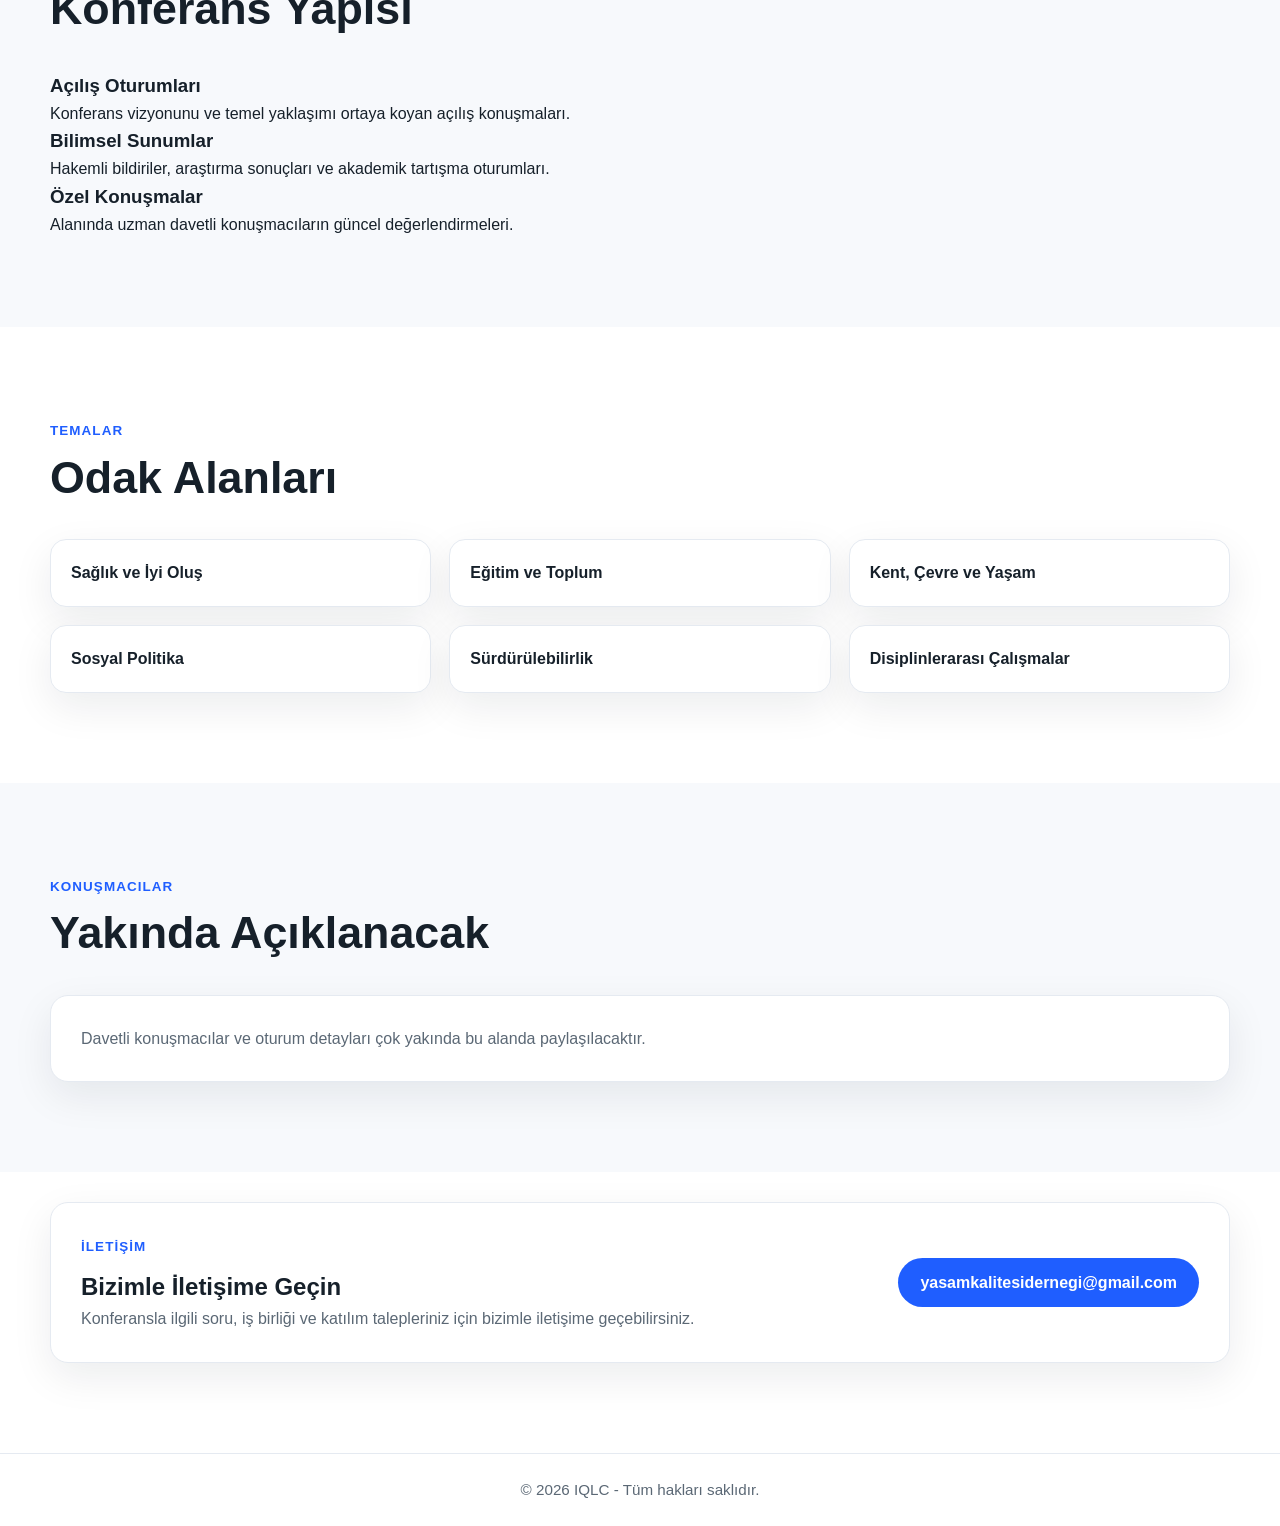
==== commit 464426f1: "Update index.html" ====
--- a/index.html
+++ b/index.html
@@ -25,7 +25,8 @@
 
         <nav class="main-nav" id="mainNav">
           <a href="#home" data-i18n="nav.home">Ana Sayfa</a>
-          <a href="#about" data-i18n="nav.about">Konferans</a>
+          <a href="#about" data-i18n="nav.about">Konferans Hakkında</a>
+          <a href="#program" data-i18n="nav.program">Program</a>
           <a href="#topics" data-i18n="nav.topics">Temalar</a>
           <a href="#speakers" data-i18n="nav.speakers">Konuşmacılar</a>
           <a href="#contact" data-i18n="nav.contact">İletişim</a>
@@ -33,15 +34,11 @@
 
         <div class="header-actions">
           <div class="lang-switch" aria-label="Language switcher">
-            <button type="button" class="lang-btn active" data-lang="tr">
-              TR
-            </button>
+            <button type="button" class="lang-btn active" data-lang="tr">TR</button>
             <button type="button" class="lang-btn" data-lang="en">EN</button>
           </div>
 
-          <button class="menu-toggle" id="menuToggle" aria-label="Menu">
-            ☰
-          </button>
+          <button class="menu-toggle" id="menuToggle" aria-label="Menu">☰</button>
         </div>
       </div>
     </header>
@@ -49,31 +46,49 @@
     <main>
       <section class="hero" id="home">
         <div class="hero-slider" id="heroSlider">
-          <div class="hero-slide active">
-            <img
-              src="assets/slide-1.jpg"
-              alt="Conference visual"
-              class="hero-bg"
-            />
+          <div class="hero-slide">
+            <div class="hero-animated-bg hero-theme-1" id="heroTheme">
+              <span class="orb orb-1"></span>
+              <span class="orb orb-2"></span>
+              <span class="orb orb-3"></span>
+              <span class="grid-layer"></span>
+              <span class="light-beam"></span>
+            </div>
+
             <div class="hero-overlay"></div>
 
             <div class="container hero-content">
-              <span class="hero-badge" data-i18n="hero.badge">
-                IQLC 2026
-              </span>
-
-              <h1 data-i18n="hero.title">
-                Uluslararası Yaşam Kalitesi Konferansı
-              </h1>
+              <span class="hero-badge" data-i18n="hero.badge">IQLC 2026</span>
+
+              <div class="hero-title-wrap">
+                <span class="edition-mark" data-i18n="hero.edition">III.</span>
+                <div class="hero-title-block">
+                  <h1 data-i18n="hero.title">Uluslararası Yaşam Kalitesi Konferansı</h1>
+                </div>
+              </div>
 
               <p data-i18n="hero.subtitle">
-                Akademi, sağlık, toplum ve sürdürülebilir yaşam ekseninde
-                uluslararası buluşma.
-              </p>
+                Akademi, sağlık, toplum ve sürdürülebilir yaşam ekseninde uluslararası buluşma.
+              </p>
+
+              <div class="hero-meta">
+                <div class="meta-item">
+                  <span class="meta-label" data-i18n="hero.meta1Label">Yıl</span>
+                  <strong data-i18n="hero.meta1Value">2026</strong>
+                </div>
+                <div class="meta-item">
+                  <span class="meta-label" data-i18n="hero.meta2Label">Seri</span>
+                  <strong data-i18n="hero.meta2Value">III. Konferans</strong>
+                </div>
+                <div class="meta-item">
+                  <span class="meta-label" data-i18n="hero.meta3Label">Odak</span>
+                  <strong data-i18n="hero.meta3Value">Yaşam Kalitesi</strong>
+                </div>
+              </div>
 
               <div class="hero-buttons">
                 <a href="#about" class="btn btn-primary" data-i18n="hero.cta1">
-                  Detayları İncele
+                  Konferansı İncele
                 </a>
                 <a href="#contact" class="btn btn-secondary" data-i18n="hero.cta2">
                   İletişime Geç
@@ -83,12 +98,8 @@
           </div>
 
           <div class="slider-controls">
-            <button type="button" id="prevSlide" aria-label="Previous slide">
-              ‹
-            </button>
-            <button type="button" id="nextSlide" aria-label="Next slide">
-              ›
-            </button>
+            <button type="button" id="prevSlide" aria-label="Previous slide">‹</button>
+            <button type="button" id="nextSlide" aria-label="Next slide">›</button>
           </div>
         </div>
 
@@ -100,41 +111,85 @@
       <section class="section" id="about">
         <div class="container">
           <div class="section-head">
-            <span class="section-eyebrow" data-i18n="about.eyebrow">
-              Konferans
-            </span>
+            <span class="section-eyebrow" data-i18n="about.eyebrow">Konferans Hakkında</span>
             <h2 data-i18n="about.title">IQLC 2026 Hakkında</h2>
+            <p class="section-intro" data-i18n="about.intro">
+              IQLC, yaşam kalitesi alanında çalışan akademisyenleri, araştırmacıları, uygulayıcıları
+              ve karar vericileri bir araya getiren uluslararası bir konferans platformudur.
+            </p>
           </div>
 
           <div class="about-grid">
             <div class="card">
-              <h3 data-i18n="about.card1Title">Uluslararası Katılım</h3>
+              <h3 data-i18n="about.card1Title">III. Uluslararası Buluşma</h3>
               <p data-i18n="about.card1Text">
-                Farklı ülkelerden akademisyenleri, uzmanları ve kurumları bir
-                araya getiren çok disiplinli bir platform.
+                Konferans bu yıl üçüncü kez düzenlenerek yaşam kalitesi alanındaki uluslararası
+                bilgi paylaşımını ve akademik etkileşimi güçlendirmeyi amaçlamaktadır.
               </p>
             </div>
 
             <div class="card">
-              <h3 data-i18n="about.card2Title">Bilimsel İçerik</h3>
+              <h3 data-i18n="about.card2Title">Disiplinlerarası Yaklaşım</h3>
               <p data-i18n="about.card2Text">
-                Yaşam kalitesi, sağlık, eğitim, çevre, kent ve toplumsal refah
-                ekseninde güncel oturumlar.
+                Sağlık, eğitim, sosyal politika, çevre, şehirleşme, psikoloji ve sürdürülebilirlik
+                gibi farklı alanları ortak bir çatı altında buluşturur.
               </p>
             </div>
 
             <div class="card">
-              <h3 data-i18n="about.card3Title">Küresel Etki</h3>
+              <h3 data-i18n="about.card3Title">Küresel Akademik Ağ</h3>
               <p data-i18n="about.card3Text">
-                Bilgi paylaşımını güçlendiren, iş birliği fırsatları sunan ve
-                sürdürülebilir gelecek vizyonunu destekleyen bir buluşma.
-              </p>
-            </div>
-          </div>
-        </div>
-      </section>
-
-      <section class="section alt" id="topics">
+                Ulusal ve uluslararası katılımcılar arasında iş birliği, ortak yayın, yeni proje ve
+                bilimsel ağların gelişmesine katkı sağlar.
+              </p>
+            </div>
+          </div>
+
+          <div class="conference-detail-box">
+            <h3 data-i18n="about.detailTitle">Konferansın Amacı</h3>
+            <p data-i18n="about.detailText1">
+              Yaşam kalitesi kavramını çok boyutlu bir perspektifle ele alarak insan, toplum ve çevre
+              arasındaki ilişkileri akademik düzlemde tartışmaya açmak.
+            </p>
+            <p data-i18n="about.detailText2">
+              Konferans, bilimsel sunumlar, davetli konuşmalar ve disiplinlerarası oturumlar aracılığıyla
+              hem teorik hem uygulamalı katkıları görünür kılmayı hedefler.
+            </p>
+          </div>
+        </div>
+      </section>
+
+      <section class="section alt" id="program">
+        <div class="container">
+          <div class="section-head">
+            <span class="section-eyebrow" data-i18n="program.eyebrow">Program</span>
+            <h2 data-i18n="program.title">Konferans Yapısı</h2>
+          </div>
+
+          <div class="program-grid">
+            <div class="program-item">
+              <h3 data-i18n="program.item1Title">Açılış Oturumları</h3>
+              <p data-i18n="program.item1Text">
+                Konferans vizyonunu ve temel yaklaşımı ortaya koyan açılış konuşmaları.
+              </p>
+            </div>
+            <div class="program-item">
+              <h3 data-i18n="program.item2Title">Bilimsel Sunumlar</h3>
+              <p data-i18n="program.item2Text">
+                Hakemli bildiriler, araştırma sonuçları ve akademik tartışma oturumları.
+              </p>
+            </div>
+            <div class="program-item">
+              <h3 data-i18n="program.item3Title">Özel Konuşmalar</h3>
+              <p data-i18n="program.item3Text">
+                Alanında uzman davetli konuşmacıların güncel değerlendirmeleri.
+              </p>
+            </div>
+          </div>
+        </div>
+      </section>
+
+      <section class="section" id="topics">
         <div class="container">
           <div class="section-head">
             <span class="section-eyebrow" data-i18n="topics.eyebrow">Temalar</span>
@@ -147,24 +202,22 @@
             <div class="topic-item" data-i18n="topics.item3">Kent, Çevre ve Yaşam</div>
             <div class="topic-item" data-i18n="topics.item4">Sosyal Politika</div>
             <div class="topic-item" data-i18n="topics.item5">Sürdürülebilirlik</div>
-            <div class="topic-item" data-i18n="topics.item6">Disiplinlerarası Çalışmalar</div>
-          </div>
-        </div>
-      </section>
-
-      <section class="section" id="speakers">
-        <div class="container">
-          <div class="section-head">
-            <span class="section-eyebrow" data-i18n="speakers.eyebrow">
-              Konuşmacılar
-            </span>
-            <h2 data-i18n="speakers.title">Yakında Açıklanacak</h2>
+            <div class="topic-item" data-i18n="topics.item6">Psikoloji ve Yaşam Kalitesi</div>
+          </div>
+        </div>
+      </section>
+
+      <section class="section alt" id="speakers">
+        <div class="container">
+          <div class="section-head">
+            <span class="section-eyebrow" data-i18n="speakers.eyebrow">Konuşmacılar</span>
+            <h2 data-i18n="speakers.title">Konuşmacılar ve Katılımcılar</h2>
           </div>
 
           <div class="info-box">
             <p data-i18n="speakers.text">
-              Davetli konuşmacılar ve oturum detayları çok yakında bu alanda
-              paylaşılacaktır.
+              Davetli konuşmacılar, oturum başkanları ve bilimsel kurul bilgileri yakında ilan edilecektir.
+              Konferans, farklı ülkelerden akademisyenler ve uzmanları bir araya getirmeyi hedeflemektedir.
             </p>
           </div>
         </div>
@@ -174,19 +227,14 @@
         <div class="container">
           <div class="contact-box">
             <div>
-              <span class="section-eyebrow" data-i18n="contact.eyebrow">
-                İletişim
-              </span>
+              <span class="section-eyebrow" data-i18n="contact.eyebrow">İletişim</span>
               <h2 data-i18n="contact.title">Bizimle İletişime Geçin</h2>
               <p data-i18n="contact.text">
-                Konferansla ilgili soru, iş birliği ve katılım talepleriniz için
-                bizimle iletişime geçebilirsiniz.
-              </p>
-            </div>
-
-            <a href="mailto:yasamkalitesidernegi@gmail.com" class="btn btn-primary">
-              info@iqlc.org
-            </a>
+                Konferansla ilgili soru, iş birliği ve katılım talepleriniz için bizimle iletişime geçebilirsiniz.
+              </p>
+            </div>
+
+            <a href="mailto:yasamkalitesidernegi@gmail.com" class="btn btn-primary">yasamkalitesidernegi@gmail.com</a>
           </div>
         </div>
       </section>
@@ -194,12 +242,10 @@
 
     <footer class="site-footer">
       <div class="container footer-inner">
-        <p data-i18n="footer.copy">
-          © 2026 IQLC - Tüm hakları saklıdır.
-        </p>
+        <p data-i18n="footer.copy">© 2026 IQLC - Tüm hakları saklıdır.</p>
       </div>
     </footer>
 
     <script src="script.js"></script>
   </body>
-</html>F
+</html>
--- a/styles.css
+++ b/styles.css
@@ -1,94 +1,479 @@
-:root{
-  --bg:#0b1220;
-  --bg-soft:#10192c;
-  --card:rgba(255,255,255,.12);
-  --card-border:rgba(255,255,255,.18);
-  --text:#eef4ff;
-  --muted:#d2dcf0;
-  --accent:#75d7d3;
-  --accent-2:#f6b45b;
-  --shadow:0 18px 50px rgba(0,0,0,.24);
-  --radius:24px;
-}
-*{box-sizing:border-box}
-html{scroll-behavior:smooth}
-body{margin:0;font-family:'Inter',sans-serif;background:linear-gradient(180deg,#09111d,#111b2d 38%,#f4f6fb 38%,#f4f6fb 100%);color:#162031}
-a{text-decoration:none;color:inherit}
-img{max-width:100%;display:block}
-.container{width:min(1180px,calc(100% - 32px));margin:0 auto}
-.topbar{background:#0a0f17;color:#c8d3ea;font-size:13px;border-bottom:1px solid rgba(255,255,255,.08)}
-.topbar-inner{display:flex;justify-content:space-between;align-items:center;gap:16px;padding:10px 0}
-.lang-chip{padding:7px 12px;border:1px solid rgba(255,255,255,.15);border-radius:999px}
-.hero{position:relative;min-height:100vh;color:var(--text);overflow:hidden}
-.hero-slider,.slide,.hero-overlay,.hero-gridlines{position:absolute;inset:0}
-.hero-slider{z-index:0}
-.slide{background-size:cover;background-position:center;opacity:0;transform:scale(1.08);transition:opacity 1.2s ease,transform 7s ease}
-.slide.is-active{opacity:1;transform:scale(1)}
-.hero-overlay{background:linear-gradient(180deg,rgba(4,10,18,.55),rgba(6,12,24,.6) 40%,rgba(7,11,22,.72));z-index:1}
-.hero-gridlines{z-index:1;background-image:linear-gradient(rgba(255,255,255,.07) 1px,transparent 1px),linear-gradient(90deg,rgba(255,255,255,.06) 1px,transparent 1px);background-size:80px 80px;mask-image:linear-gradient(180deg,rgba(0,0,0,.7),transparent 82%)}
-.navbar{position:relative;z-index:2;display:flex;align-items:center;justify-content:space-between;padding:22px 0}
-.brand{display:flex;align-items:center;gap:14px;min-width:0}
-.brand-logo{width:64px;height:64px;object-fit:contain;border-radius:14px;background:rgba(255,255,255,.92);padding:6px;box-shadow:var(--shadow)}
-.brand-copy{display:flex;flex-direction:column;line-height:1.1}
-.brand-copy strong{font-size:15px;font-weight:800}
-.brand-copy small{font-size:22px;font-weight:800;letter-spacing:.05em;color:#fff4cf}
-.nav-links{display:flex;gap:22px;align-items:center;color:#edf4ff}
-.nav-links a{font-size:15px;opacity:.92}
-.nav-links a:hover{opacity:1;color:#fff}
-.menu-toggle{display:none;background:rgba(255,255,255,.12);border:1px solid rgba(255,255,255,.16);color:#fff;font-size:24px;border-radius:12px;padding:10px 12px}
-.hero-content{position:relative;z-index:2;display:grid;grid-template-columns:1.15fr .85fr;gap:36px;align-items:center;padding:72px 0 120px}
-.eyebrow,.section-kicker,.track-label,.callout-tag{display:inline-flex;align-items:center;gap:8px;padding:8px 14px;border-radius:999px;background:rgba(255,255,255,.12);border:1px solid rgba(255,255,255,.14);backdrop-filter:blur(14px)}
-.hero-copy h1{margin:18px 0 18px;font-size:clamp(38px,6vw,74px);line-height:.98;letter-spacing:-.04em}
-.title-line{display:block;animation:titleFloat 5.5s ease-in-out infinite}
-.title-line:nth-child(2){animation-delay:.6s}
-.title-line:nth-child(3){animation-delay:1.2s}
-.highlight{background:linear-gradient(90deg,#ffffff,#ffe0a7,#93f0ea);-webkit-background-clip:text;background-clip:text;color:transparent;text-shadow:0 0 18px rgba(255,223,163,.18)}
-.hero-subtitle{font-size:18px;line-height:1.75;color:var(--muted);max-width:680px}
-.hero-meta{display:grid;grid-template-columns:repeat(3,1fr);gap:14px;margin:30px 0}
-.meta-card,.countdown-card,.glass-card,.track-card,.topic-card,.timeline-card,.board-block,.invite-card,.president-card,.map-card,.contact-form,.contact-info .glass-card{background:rgba(255,255,255,.1);backdrop-filter:blur(18px);border:1px solid rgba(255,255,255,.16);border-radius:var(--radius);box-shadow:var(--shadow)}
-.meta-card{padding:16px 18px;display:flex;flex-direction:column;gap:8px}
-.meta-card strong{font-size:13px;color:#cae3ff;text-transform:uppercase;letter-spacing:.08em}
-.meta-card span{font-size:16px;font-weight:700;color:#fff}
-.hero-actions{display:flex;gap:14px;flex-wrap:wrap}
-.btn{display:inline-flex;align-items:center;justify-content:center;border-radius:999px;padding:14px 22px;font-weight:700;transition:.25s ease;border:1px solid transparent}
-.btn-primary{background:linear-gradient(90deg,var(--accent),#9effdb);color:#07222a}
-.btn-secondary{background:rgba(255,255,255,.1);color:#fff;border-color:rgba(255,255,255,.2)}
-.btn:hover{transform:translateY(-2px)}
-.countdown-card{padding:26px}
-.countdown-label{margin:0 0 16px;color:#d7e4fb;font-weight:700}
-.countdown-grid{display:grid;grid-template-columns:repeat(4,1fr);gap:12px}
-.countdown-grid div{padding:18px 10px;border-radius:18px;background:rgba(255,255,255,.08);text-align:center}
-.countdown-grid span{display:block;font-size:30px;font-weight:800;color:#fff}
-.countdown-grid small{color:#bfd1ee}
-.floating-badges{display:flex;flex-wrap:wrap;gap:12px;margin-top:16px}
-.floating-badges span{padding:10px 14px;border-radius:999px;background:rgba(255,255,255,.11);border:1px solid rgba(255,255,255,.14);color:#f6fbff}
-.hero-marquee{position:absolute;left:0;right:0;bottom:18px;z-index:2;overflow:hidden;background:linear-gradient(90deg,rgba(255,255,255,.08),rgba(255,255,255,.02))}
-.marquee-track{display:flex;gap:46px;padding:18px 0;min-width:max-content;animation:marquee 28s linear infinite;color:#eff7ff;font-weight:700;letter-spacing:.02em}
-.marquee-track span{position:relative}.marquee-track span::after{content:'•';position:absolute;right:-25px;color:#7fe4df}
-.section{padding:96px 0}.section-alt{background:linear-gradient(180deg,#eef3fb,#f9fbff)}
-.section-heading{max-width:820px;margin-bottom:30px}.section-heading h2{font-size:clamp(30px,4.4vw,52px);line-height:1.05;margin:18px 0 14px;color:#10213a;letter-spacing:-.03em}.section-heading p{font-size:17px;line-height:1.8;color:#53647d}
-.invitation-grid{display:grid;grid-template-columns:1.2fr .8fr;gap:30px;align-items:center}
-.invite-card{padding:34px;background:linear-gradient(180deg,#ffffff,#f7faff);color:#28364f;border:1px solid #dce7f5}.invite-card p{margin:0 0 14px;line-height:1.9;color:#465872}.signature-block{margin-top:24px;padding-top:20px;border-top:1px solid #dce7f5;display:flex;flex-direction:column;gap:6px}
-.president-card{padding:26px;background:linear-gradient(180deg,#ffffff,#f4f7fd);color:#23324c;border:1px solid #dce7f5}
-.portrait-wrap{border-radius:24px;background:radial-gradient(circle at top,#d7f0ff,#eff5ff 60%,#f8fbff);padding:18px;display:flex;justify-content:center;align-items:flex-end;min-height:460px}
-.president-image{max-height:420px;object-fit:contain}
-.president-caption{text-align:center;padding-top:18px}.president-caption h3{margin:0 0 6px}
-.timeline-grid,.featured-tracks,.info-grid{display:grid;gap:20px}
-.timeline-grid{grid-template-columns:repeat(5,1fr)}
-.timeline-card{padding:26px;background:#fff;color:#22314c;border:1px solid #dde6f4}.timeline-card span{display:inline-block;color:#55aab7;font-weight:800;margin-bottom:10px}.timeline-card.featured{grid-column:span 2;background:linear-gradient(135deg,#10233b,#17314f);color:#fff;border:none}
-.featured-tracks{grid-template-columns:repeat(4,1fr);margin-bottom:20px}.track-card{padding:24px;background:linear-gradient(180deg,#fff,#f8fbff);color:#22314c;border:1px solid #dde6f4}.track-label{font-size:12px;margin-bottom:14px;background:#eff7ff;border-color:#dbe8f8}
-.keyword-cloud{display:flex;flex-wrap:wrap;gap:12px;margin:18px 0 26px}.keyword-cloud span{padding:12px 16px;border-radius:999px;background:#fff;border:1px solid #dde7f5;box-shadow:0 10px 25px rgba(24,44,74,.08);animation:cloudFloat 6s ease-in-out infinite}.keyword-cloud span:nth-child(odd){animation-delay:1s}
-.topics-grid{display:grid;grid-template-columns:repeat(3,1fr);gap:18px}.topic-card{position:relative;padding:24px;overflow:hidden;background:linear-gradient(180deg,#fff,#f7fbff);color:#22314c;border:1px solid #dde7f5;min-height:210px;transition:.3s ease}.topic-card:hover{transform:translateY(-6px)}
-.topic-icon{width:50px;height:50px;border-radius:14px;display:grid;place-items:center;background:#f0f8fb;color:#318c97;font-size:24px;font-weight:800;margin-bottom:14px}.topic-card h3{font-size:18px;line-height:1.45;margin:0 0 12px}.topic-hover{margin:0;color:#55677f;line-height:1.75;opacity:.88}
-.callout-strip{margin-top:28px;padding:28px;border-radius:28px;background:linear-gradient(135deg,#10233b,#21486f);color:#fff;box-shadow:var(--shadow)}.callout-strip h3{margin:12px 0 0;font-size:24px;line-height:1.4}
-.info-grid{grid-template-columns:repeat(3,1fr)}.glass-card{padding:28px;background:#fff;color:#22314c;border:1px solid #dde7f4}.glass-card p{line-height:1.8;color:#52647d}
-.boards-section .board-block{padding:30px;background:#fff;color:#22314c;border:1px solid #dde7f4;margin-bottom:18px}.board-block h3{margin-top:0;font-size:24px}
-.board-list{margin:0;padding-left:22px;color:#4d5f79;line-height:1.8}.compact-list{max-width:700px}.two-col{columns:2;column-gap:28px}.three-col{columns:3;column-gap:28px}.board-list li{break-inside:avoid;margin-bottom:8px}
-.contact-grid{display:grid;grid-template-columns:1.02fr .98fr;gap:22px;align-items:start}.map-card,.contact-form,.contact-info .glass-card{background:#fff;color:#22314c;border:1px solid #dde7f4}.map-card{padding:0;overflow:hidden}.map-card iframe{display:block;width:100%;min-height:620px;border:0}.contact-info{display:grid;gap:18px}.contact-form{padding:28px}.contact-form h3{margin-top:0}.form-row{display:grid;grid-template-columns:1fr 1fr;gap:14px;margin-bottom:14px}.contact-form input,.contact-form textarea{width:100%;padding:15px 16px;border-radius:16px;border:1px solid #d7e3f4;background:#f8fbff;font:inherit}.form-note{margin:14px 0 0;font-size:13px;line-height:1.7;color:#64758c}
-.footer{background:#0b1220;color:#dae7ff;padding:24px 0}.footer-inner{display:flex;justify-content:space-between;align-items:center;gap:20px}
-.reveal{opacity:0;transform:translateY(24px);transition:opacity .8s ease,transform .8s ease}.reveal.is-visible{opacity:1;transform:none}.delay-1{transition-delay:.15s}
-@keyframes marquee{from{transform:translateX(0)}to{transform:translateX(-50%)}}
-@keyframes titleFloat{0%,100%{transform:translateY(0)}50%{transform:translateY(-4px)}}
-@keyframes cloudFloat{0%,100%{transform:translateY(0)}50%{transform:translateY(-6px)}}
-@media (max-width:1100px){.hero-content,.invitation-grid,.contact-grid,.featured-tracks,.info-grid,.topics-grid,.timeline-grid{grid-template-columns:1fr 1fr}.timeline-card.featured{grid-column:span 2}.three-col{columns:2}.hero-meta{grid-template-columns:1fr}.nav-links{gap:14px;font-size:14px}}
-@media (max-width:820px){body{background:linear-gradient(180deg,#09111d,#111b2d 24%,#f4f6fb 24%,#f4f6fb 100%)}.menu-toggle{display:block;position:relative;z-index:5}.nav-links{position:absolute;top:92px;right:16px;left:16px;display:none;flex-direction:column;align-items:flex-start;padding:18px;border-radius:22px;background:rgba(8,14,26,.94);backdrop-filter:blur(18px);border:1px solid rgba(255,255,255,.12)}.nav-links.open{display:flex}.hero-content,.invitation-grid,.contact-grid,.featured-tracks,.info-grid,.topics-grid,.timeline-grid{grid-template-columns:1fr}.timeline-card.featured{grid-column:auto}.hero{min-height:auto}.hero-content{padding:42px 0 112px}.hero-copy h1{font-size:40px}.brand-copy strong{font-size:13px}.brand-copy small{font-size:18px}.brand-logo{width:56px;height:56px}.two-col,.three-col{columns:1}.countdown-grid{grid-template-columns:repeat(2,1fr)}.form-row{grid-template-columns:1fr}.map-card iframe{min-height:360px}.portrait-wrap{min-height:340px}.section{padding:76px 0}}
+* {
+  margin: 0;
+  padding: 0;
+  box-sizing: border-box;
+}
+
+:root {
+  --bg: #ffffff;
+  --text: #16202a;
+  --muted: #5b6875;
+  --primary: #1f5eff;
+  --primary-dark: #1849c6;
+  --secondary: #eef3ff;
+  --border: #e5eaf1;
+  --card: #ffffff;
+  --dark: #0d1520;
+  --ticker-bg: #0f1d2e;
+  --ticker-text: #ffffff;
+  --shadow: 0 14px 40px rgba(13, 21, 32, 0.08);
+  --radius: 18px;
+  --container: 1180px;
+}
+
+html {
+  scroll-behavior: smooth;
+}
+
+body {
+  font-family: Arial, Helvetica, sans-serif;
+  background: var(--bg);
+  color: var(--text);
+  line-height: 1.6;
+}
+
+img {
+  max-width: 100%;
+  display: block;
+}
+
+a {
+  color: inherit;
+  text-decoration: none;
+}
+
+button {
+  font: inherit;
+  cursor: pointer;
+  border: none;
+  background: none;
+}
+
+.container {
+  width: min(100% - 32px, var(--container));
+  margin: 0 auto;
+}
+
+/* HEADER */
+.site-header {
+  position: sticky;
+  top: 0;
+  z-index: 1000;
+  background: rgba(255, 255, 255, 0.92);
+  backdrop-filter: blur(10px);
+  border-bottom: 1px solid var(--border);
+}
+
+.header-inner {
+  min-height: 78px;
+  display: flex;
+  align-items: center;
+  justify-content: space-between;
+  gap: 20px;
+}
+
+.brand {
+  display: flex;
+  align-items: center;
+  gap: 12px;
+}
+
+.brand-logo {
+  width: 52px;
+  height: 52px;
+  object-fit: contain;
+}
+
+.brand-text {
+  display: flex;
+  flex-direction: column;
+  line-height: 1.2;
+}
+
+.brand-title {
+  font-size: 1.2rem;
+  font-weight: 700;
+}
+
+.brand-subtitle {
+  font-size: 0.88rem;
+  color: var(--muted);
+}
+
+.main-nav {
+  display: flex;
+  align-items: center;
+  gap: 24px;
+}
+
+.main-nav a {
+  font-weight: 600;
+  color: var(--text);
+  transition: 0.2s ease;
+}
+
+.main-nav a:hover {
+  color: var(--primary);
+}
+
+.header-actions {
+  display: flex;
+  align-items: center;
+  gap: 14px;
+}
+
+.lang-switch {
+  display: inline-flex;
+  border: 1px solid var(--border);
+  border-radius: 999px;
+  padding: 4px;
+  background: #fff;
+}
+
+.lang-btn {
+  min-width: 46px;
+  padding: 8px 12px;
+  border-radius: 999px;
+  color: var(--muted);
+  font-weight: 700;
+  transition: 0.2s ease;
+}
+
+.lang-btn.active {
+  background: var(--primary);
+  color: #fff;
+}
+
+.menu-toggle {
+  display: none;
+  font-size: 1.7rem;
+  color: var(--text);
+}
+
+/* HERO */
+.hero {
+  position: relative;
+}
+
+.hero-slider {
+  position: relative;
+  min-height: 82vh;
+  overflow: hidden;
+}
+
+.hero-slide {
+  position: relative;
+  min-height: 82vh;
+  display: flex;
+  align-items: center;
+}
+
+.hero-bg {
+  position: absolute;
+  inset: 0;
+  width: 100%;
+  height: 100%;
+  object-fit: cover;
+}
+
+.hero-overlay {
+  position: absolute;
+  inset: 0;
+  background: linear-gradient(
+    90deg,
+    rgba(10, 19, 34, 0.82) 0%,
+    rgba(10, 19, 34, 0.55) 45%,
+    rgba(10, 19, 34, 0.2) 100%
+  );
+}
+
+.hero-content {
+  position: relative;
+  z-index: 2;
+  color: #fff;
+  max-width: 760px;
+  padding: 90px 0;
+}
+
+.hero-badge {
+  display: inline-block;
+  margin-bottom: 18px;
+  padding: 8px 14px;
+  border-radius: 999px;
+  background: rgba(255, 255, 255, 0.14);
+  border: 1px solid rgba(255, 255, 255, 0.22);
+  font-size: 0.92rem;
+  font-weight: 700;
+}
+
+.hero-content h1 {
+  font-size: clamp(2.3rem, 5vw, 4.4rem);
+  line-height: 1.08;
+  margin-bottom: 18px;
+}
+
+.hero-content p {
+  font-size: clamp(1rem, 1.8vw, 1.2rem);
+  color: rgba(255, 255, 255, 0.92);
+  max-width: 680px;
+  margin-bottom: 28px;
+}
+
+.hero-buttons {
+  display: flex;
+  flex-wrap: wrap;
+  gap: 14px;
+}
+
+.btn {
+  display: inline-flex;
+  align-items: center;
+  justify-content: center;
+  min-height: 48px;
+  padding: 12px 22px;
+  border-radius: 999px;
+  font-weight: 700;
+  transition: 0.2s ease;
+}
+
+.btn-primary {
+  background: var(--primary);
+  color: #fff;
+}
+
+.btn-primary:hover {
+  background: var(--primary-dark);
+}
+
+.btn-secondary {
+  background: rgba(255, 255, 255, 0.12);
+  color: #fff;
+  border: 1px solid rgba(255, 255, 255, 0.2);
+}
+
+.btn-secondary:hover {
+  background: rgba(255, 255, 255, 0.2);
+}
+
+.slider-controls {
+  position: absolute;
+  inset: auto 24px 24px auto;
+  z-index: 3;
+  display: flex;
+  gap: 10px;
+}
+
+.slider-controls button {
+  width: 50px;
+  height: 50px;
+  border-radius: 50%;
+  color: #fff;
+  font-size: 1.8rem;
+  background: rgba(255, 255, 255, 0.16);
+  border: 1px solid rgba(255, 255, 255, 0.2);
+  backdrop-filter: blur(10px);
+}
+
+.slider-controls button:hover {
+  background: rgba(255, 255, 255, 0.24);
+}
+
+/* TICKER */
+.ticker-wrapper {
+  overflow: hidden;
+  background: var(--ticker-bg);
+  color: var(--ticker-text);
+  border-top: 1px solid rgba(255, 255, 255, 0.08);
+  border-bottom: 1px solid rgba(255, 255, 255, 0.08);
+}
+
+.ticker-track {
+  display: flex;
+  width: max-content;
+  animation: tickerMove 28s linear infinite;
+  padding: 14px 0;
+}
+
+.ticker-item {
+  white-space: nowrap;
+  margin-right: 42px;
+  font-weight: 700;
+  letter-spacing: 0.2px;
+}
+
+.ticker-item::after {
+  content: "•";
+  margin-left: 42px;
+  opacity: 0.7;
+}
+
+@keyframes tickerMove {
+  0% {
+    transform: translateX(0);
+  }
+  100% {
+    transform: translateX(-33.33%);
+  }
+}
+
+/* SECTIONS */
+.section {
+  padding: 90px 0;
+}
+
+.section.alt {
+  background: #f7f9fc;
+}
+
+.section-head {
+  margin-bottom: 36px;
+}
+
+.section-eyebrow {
+  display: inline-block;
+  margin-bottom: 10px;
+  color: var(--primary);
+  font-weight: 700;
+  text-transform: uppercase;
+  letter-spacing: 0.08em;
+  font-size: 0.84rem;
+}
+
+.section-head h2 {
+  font-size: clamp(1.8rem, 4vw, 2.8rem);
+  line-height: 1.15;
+}
+
+/* ABOUT */
+.about-grid {
+  display: grid;
+  grid-template-columns: repeat(3, 1fr);
+  gap: 24px;
+}
+
+.card {
+  background: var(--card);
+  border: 1px solid var(--border);
+  border-radius: var(--radius);
+  padding: 28px;
+  box-shadow: var(--shadow);
+}
+
+.card h3 {
+  margin-bottom: 12px;
+  font-size: 1.2rem;
+}
+
+.card p {
+  color: var(--muted);
+}
+
+/* TOPICS */
+.topics-grid {
+  display: grid;
+  grid-template-columns: repeat(3, 1fr);
+  gap: 18px;
+}
+
+.topic-item {
+  background: #fff;
+  border: 1px solid var(--border);
+  border-radius: 16px;
+  padding: 20px;
+  font-weight: 700;
+  box-shadow: var(--shadow);
+}
+
+/* SPEAKERS / CONTACT */
+.info-box,
+.contact-box {
+  background: #fff;
+  border: 1px solid var(--border);
+  border-radius: var(--radius);
+  padding: 30px;
+  box-shadow: var(--shadow);
+}
+
+.info-box p,
+.contact-box p {
+  color: var(--muted);
+}
+
+.contact-section {
+  padding-top: 30px;
+}
+
+.contact-box {
+  display: flex;
+  align-items: center;
+  justify-content: space-between;
+  gap: 24px;
+}
+
+/* FOOTER */
+.site-footer {
+  border-top: 1px solid var(--border);
+  padding: 24px 0;
+  background: #fff;
+}
+
+.footer-inner {
+  text-align: center;
+  color: var(--muted);
+  font-size: 0.95rem;
+}
+
+/* RESPONSIVE */
+@media (max-width: 992px) {
+  .about-grid,
+  .topics-grid {
+    grid-template-columns: repeat(2, 1fr);
+  }
+
+  .main-nav {
+    position: absolute;
+    top: 79px;
+    left: 0;
+    right: 0;
+    background: #fff;
+    border-bottom: 1px solid var(--border);
+    flex-direction: column;
+    align-items: flex-start;
+    padding: 20px 16px;
+    display: none;
+  }
+
+  .main-nav.open {
+    display: flex;
+  }
+
+  .menu-toggle {
+    display: block;
+  }
+}
+
+@media (max-width: 768px) {
+  .hero-slider,
+  .hero-slide {
+    min-height: 74vh;
+  }
+
+  .about-grid,
+  .topics-grid {
+    grid-template-columns: 1fr;
+  }
+
+  .contact-box {
+    flex-direction: column;
+    align-items: flex-start;
+  }
+
+  .brand-subtitle {
+    display: none;
+  }
+
+  .slider-controls {
+    right: 16px;
+    bottom: 16px;
+  }
+}
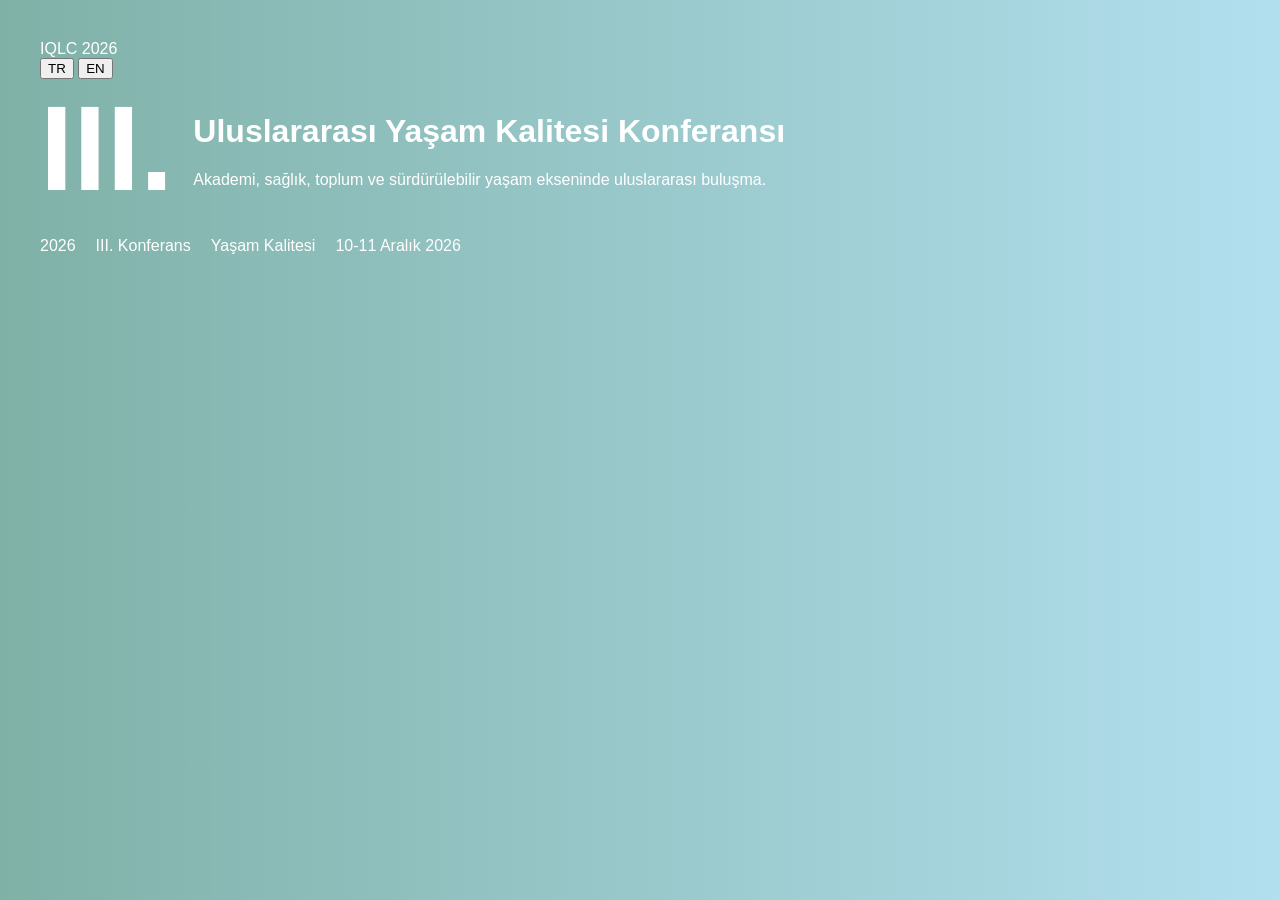
==== commit 19d1a780: "Add files via upload" ====
--- a/index.html
+++ b/index.html
@@ -1,251 +1,42 @@
 <!DOCTYPE html>
 <html lang="tr">
-  <head>
-    <meta charset="UTF-8" />
-    <meta name="viewport" content="width=device-width, initial-scale=1.0" />
-    <title>IQLC 2026</title>
-    <meta
-      name="description"
-      content="IQLC 2026 - International Quality of Life Conference"
-    />
-    <link rel="stylesheet" href="styles.css" />
-  </head>
-  <body>
-    <header class="site-header">
-      <div class="container header-inner">
-        <a href="#home" class="brand">
-          <img src="assets/logo.png" alt="IQLC Logo" class="brand-logo" />
-          <div class="brand-text">
-            <span class="brand-title">IQLC 2026</span>
-            <span class="brand-subtitle" data-i18n="header.tagline">
-              Uluslararası Yaşam Kalitesi Konferansı
-            </span>
-          </div>
-        </a>
+<head>
+  <meta charset="UTF-8">
+  <meta name="viewport" content="width=device-width, initial-scale=1.0">
+  <title>IQLC 2026</title>
+  <link rel="stylesheet" href="styles.css">
+</head>
+<body>
 
-        <nav class="main-nav" id="mainNav">
-          <a href="#home" data-i18n="nav.home">Ana Sayfa</a>
-          <a href="#about" data-i18n="nav.about">Konferans Hakkında</a>
-          <a href="#program" data-i18n="nav.program">Program</a>
-          <a href="#topics" data-i18n="nav.topics">Temalar</a>
-          <a href="#speakers" data-i18n="nav.speakers">Konuşmacılar</a>
-          <a href="#contact" data-i18n="nav.contact">İletişim</a>
-        </nav>
+<div class="hero">
+  <div class="overlay"></div>
 
-        <div class="header-actions">
-          <div class="lang-switch" aria-label="Language switcher">
-            <button type="button" class="lang-btn active" data-lang="tr">TR</button>
-            <button type="button" class="lang-btn" data-lang="en">EN</button>
-          </div>
+  <div class="content">
+    <div class="topbar">
+      <div class="badge">IQLC 2026</div>
+      <div class="lang">
+        <button onclick="setLang('tr')">TR</button>
+        <button onclick="setLang('en')">EN</button>
+      </div>
+    </div>
 
-          <button class="menu-toggle" id="menuToggle" aria-label="Menu">☰</button>
-        </div>
+    <div class="title">
+      <div class="roman">III.</div>
+      <div>
+        <h1 id="title">Uluslararası Yaşam Kalitesi Konferansı</h1>
+        <p id="subtitle">Akademi, sağlık, toplum ve sürdürülebilir yaşam ekseninde uluslararası buluşma.</p>
       </div>
-    </header>
+    </div>
 
-    <main>
-      <section class="hero" id="home">
-        <div class="hero-slider" id="heroSlider">
-          <div class="hero-slide">
-            <div class="hero-animated-bg hero-theme-1" id="heroTheme">
-              <span class="orb orb-1"></span>
-              <span class="orb orb-2"></span>
-              <span class="orb orb-3"></span>
-              <span class="grid-layer"></span>
-              <span class="light-beam"></span>
-            </div>
+    <div class="info">
+      <div>2026</div>
+      <div>III. Konferans</div>
+      <div>Yaşam Kalitesi</div>
+      <div>10-11 Aralık 2026</div>
+    </div>
+  </div>
+</div>
 
-            <div class="hero-overlay"></div>
-
-            <div class="container hero-content">
-              <span class="hero-badge" data-i18n="hero.badge">IQLC 2026</span>
-
-              <div class="hero-title-wrap">
-                <span class="edition-mark" data-i18n="hero.edition">III.</span>
-                <div class="hero-title-block">
-                  <h1 data-i18n="hero.title">Uluslararası Yaşam Kalitesi Konferansı</h1>
-                </div>
-              </div>
-
-              <p data-i18n="hero.subtitle">
-                Akademi, sağlık, toplum ve sürdürülebilir yaşam ekseninde uluslararası buluşma.
-              </p>
-
-              <div class="hero-meta">
-                <div class="meta-item">
-                  <span class="meta-label" data-i18n="hero.meta1Label">Yıl</span>
-                  <strong data-i18n="hero.meta1Value">2026</strong>
-                </div>
-                <div class="meta-item">
-                  <span class="meta-label" data-i18n="hero.meta2Label">Seri</span>
-                  <strong data-i18n="hero.meta2Value">III. Konferans</strong>
-                </div>
-                <div class="meta-item">
-                  <span class="meta-label" data-i18n="hero.meta3Label">Odak</span>
-                  <strong data-i18n="hero.meta3Value">Yaşam Kalitesi</strong>
-                </div>
-              </div>
-
-              <div class="hero-buttons">
-                <a href="#about" class="btn btn-primary" data-i18n="hero.cta1">
-                  Konferansı İncele
-                </a>
-                <a href="#contact" class="btn btn-secondary" data-i18n="hero.cta2">
-                  İletişime Geç
-                </a>
-              </div>
-            </div>
-          </div>
-
-          <div class="slider-controls">
-            <button type="button" id="prevSlide" aria-label="Previous slide">‹</button>
-            <button type="button" id="nextSlide" aria-label="Next slide">›</button>
-          </div>
-        </div>
-
-        <div class="ticker-wrapper">
-          <div class="ticker-track" id="tickerTrack"></div>
-        </div>
-      </section>
-
-      <section class="section" id="about">
-        <div class="container">
-          <div class="section-head">
-            <span class="section-eyebrow" data-i18n="about.eyebrow">Konferans Hakkında</span>
-            <h2 data-i18n="about.title">IQLC 2026 Hakkında</h2>
-            <p class="section-intro" data-i18n="about.intro">
-              IQLC, yaşam kalitesi alanında çalışan akademisyenleri, araştırmacıları, uygulayıcıları
-              ve karar vericileri bir araya getiren uluslararası bir konferans platformudur.
-            </p>
-          </div>
-
-          <div class="about-grid">
-            <div class="card">
-              <h3 data-i18n="about.card1Title">III. Uluslararası Buluşma</h3>
-              <p data-i18n="about.card1Text">
-                Konferans bu yıl üçüncü kez düzenlenerek yaşam kalitesi alanındaki uluslararası
-                bilgi paylaşımını ve akademik etkileşimi güçlendirmeyi amaçlamaktadır.
-              </p>
-            </div>
-
-            <div class="card">
-              <h3 data-i18n="about.card2Title">Disiplinlerarası Yaklaşım</h3>
-              <p data-i18n="about.card2Text">
-                Sağlık, eğitim, sosyal politika, çevre, şehirleşme, psikoloji ve sürdürülebilirlik
-                gibi farklı alanları ortak bir çatı altında buluşturur.
-              </p>
-            </div>
-
-            <div class="card">
-              <h3 data-i18n="about.card3Title">Küresel Akademik Ağ</h3>
-              <p data-i18n="about.card3Text">
-                Ulusal ve uluslararası katılımcılar arasında iş birliği, ortak yayın, yeni proje ve
-                bilimsel ağların gelişmesine katkı sağlar.
-              </p>
-            </div>
-          </div>
-
-          <div class="conference-detail-box">
-            <h3 data-i18n="about.detailTitle">Konferansın Amacı</h3>
-            <p data-i18n="about.detailText1">
-              Yaşam kalitesi kavramını çok boyutlu bir perspektifle ele alarak insan, toplum ve çevre
-              arasındaki ilişkileri akademik düzlemde tartışmaya açmak.
-            </p>
-            <p data-i18n="about.detailText2">
-              Konferans, bilimsel sunumlar, davetli konuşmalar ve disiplinlerarası oturumlar aracılığıyla
-              hem teorik hem uygulamalı katkıları görünür kılmayı hedefler.
-            </p>
-          </div>
-        </div>
-      </section>
-
-      <section class="section alt" id="program">
-        <div class="container">
-          <div class="section-head">
-            <span class="section-eyebrow" data-i18n="program.eyebrow">Program</span>
-            <h2 data-i18n="program.title">Konferans Yapısı</h2>
-          </div>
-
-          <div class="program-grid">
-            <div class="program-item">
-              <h3 data-i18n="program.item1Title">Açılış Oturumları</h3>
-              <p data-i18n="program.item1Text">
-                Konferans vizyonunu ve temel yaklaşımı ortaya koyan açılış konuşmaları.
-              </p>
-            </div>
-            <div class="program-item">
-              <h3 data-i18n="program.item2Title">Bilimsel Sunumlar</h3>
-              <p data-i18n="program.item2Text">
-                Hakemli bildiriler, araştırma sonuçları ve akademik tartışma oturumları.
-              </p>
-            </div>
-            <div class="program-item">
-              <h3 data-i18n="program.item3Title">Özel Konuşmalar</h3>
-              <p data-i18n="program.item3Text">
-                Alanında uzman davetli konuşmacıların güncel değerlendirmeleri.
-              </p>
-            </div>
-          </div>
-        </div>
-      </section>
-
-      <section class="section" id="topics">
-        <div class="container">
-          <div class="section-head">
-            <span class="section-eyebrow" data-i18n="topics.eyebrow">Temalar</span>
-            <h2 data-i18n="topics.title">Odak Alanları</h2>
-          </div>
-
-          <div class="topics-grid">
-            <div class="topic-item" data-i18n="topics.item1">Sağlık ve İyi Oluş</div>
-            <div class="topic-item" data-i18n="topics.item2">Eğitim ve Toplum</div>
-            <div class="topic-item" data-i18n="topics.item3">Kent, Çevre ve Yaşam</div>
-            <div class="topic-item" data-i18n="topics.item4">Sosyal Politika</div>
-            <div class="topic-item" data-i18n="topics.item5">Sürdürülebilirlik</div>
-            <div class="topic-item" data-i18n="topics.item6">Psikoloji ve Yaşam Kalitesi</div>
-          </div>
-        </div>
-      </section>
-
-      <section class="section alt" id="speakers">
-        <div class="container">
-          <div class="section-head">
-            <span class="section-eyebrow" data-i18n="speakers.eyebrow">Konuşmacılar</span>
-            <h2 data-i18n="speakers.title">Konuşmacılar ve Katılımcılar</h2>
-          </div>
-
-          <div class="info-box">
-            <p data-i18n="speakers.text">
-              Davetli konuşmacılar, oturum başkanları ve bilimsel kurul bilgileri yakında ilan edilecektir.
-              Konferans, farklı ülkelerden akademisyenler ve uzmanları bir araya getirmeyi hedeflemektedir.
-            </p>
-          </div>
-        </div>
-      </section>
-
-      <section class="section contact-section" id="contact">
-        <div class="container">
-          <div class="contact-box">
-            <div>
-              <span class="section-eyebrow" data-i18n="contact.eyebrow">İletişim</span>
-              <h2 data-i18n="contact.title">Bizimle İletişime Geçin</h2>
-              <p data-i18n="contact.text">
-                Konferansla ilgili soru, iş birliği ve katılım talepleriniz için bizimle iletişime geçebilirsiniz.
-              </p>
-            </div>
-
-            <a href="mailto:yasamkalitesidernegi@gmail.com" class="btn btn-primary">yasamkalitesidernegi@gmail.com</a>
-          </div>
-        </div>
-      </section>
-    </main>
-
-    <footer class="site-footer">
-      <div class="container footer-inner">
-        <p data-i18n="footer.copy">© 2026 IQLC - Tüm hakları saklıdır.</p>
-      </div>
-    </footer>
-
-    <script src="script.js"></script>
-  </body>
+<script src="script.js"></script>
+</body>
 </html>
--- a/styles.css
+++ b/styles.css
@@ -1,479 +1,48 @@
-* {
-  margin: 0;
-  padding: 0;
-  box-sizing: border-box;
+body {
+  margin:0;
+  font-family:Arial;
 }
 
-:root {
-  --bg: #ffffff;
-  --text: #16202a;
-  --muted: #5b6875;
-  --primary: #1f5eff;
-  --primary-dark: #1849c6;
-  --secondary: #eef3ff;
-  --border: #e5eaf1;
-  --card: #ffffff;
-  --dark: #0d1520;
-  --ticker-bg: #0f1d2e;
-  --ticker-text: #ffffff;
-  --shadow: 0 14px 40px rgba(13, 21, 32, 0.08);
-  --radius: 18px;
-  --container: 1180px;
+.hero {
+  position:relative;
+  height:100vh;
+  background-size:cover;
+  background-position:center;
+  animation:slide 20s infinite;
 }
 
-html {
-  scroll-behavior: smooth;
+@keyframes slide {
+  0%{background-image:url('https://images.unsplash.com/photo-1500530855697-b586d89ba3ee');}
+  25%{background-image:url('https://images.unsplash.com/photo-1493246318656-5bfd4cfb29b8');}
+  50%{background-image:url('https://images.unsplash.com/photo-1470770841072-f978cf4d019e');}
+  75%{background-image:url('https://images.unsplash.com/photo-1507525428034-b723cf961d3e');}
 }
 
-body {
-  font-family: Arial, Helvetica, sans-serif;
-  background: var(--bg);
-  color: var(--text);
-  line-height: 1.6;
+.overlay {
+  position:absolute;
+  inset:0;
+  background:linear-gradient(90deg,rgba(0,100,80,0.5),rgba(0,150,200,0.3));
 }
 
-img {
-  max-width: 100%;
-  display: block;
+.content {
+  position:relative;
+  color:white;
+  padding:40px;
 }
 
-a {
-  color: inherit;
-  text-decoration: none;
+.roman {
+  font-size:120px;
+  font-weight:bold;
 }
 
-button {
-  font: inherit;
-  cursor: pointer;
-  border: none;
-  background: none;
+.title {
+  display:flex;
+  gap:20px;
+  align-items:center;
 }
 
-.container {
-  width: min(100% - 32px, var(--container));
-  margin: 0 auto;
+.info {
+  margin-top:20px;
+  display:flex;
+  gap:20px;
 }
-
-/* HEADER */
-.site-header {
-  position: sticky;
-  top: 0;
-  z-index: 1000;
-  background: rgba(255, 255, 255, 0.92);
-  backdrop-filter: blur(10px);
-  border-bottom: 1px solid var(--border);
-}
-
-.header-inner {
-  min-height: 78px;
-  display: flex;
-  align-items: center;
-  justify-content: space-between;
-  gap: 20px;
-}
-
-.brand {
-  display: flex;
-  align-items: center;
-  gap: 12px;
-}
-
-.brand-logo {
-  width: 52px;
-  height: 52px;
-  object-fit: contain;
-}
-
-.brand-text {
-  display: flex;
-  flex-direction: column;
-  line-height: 1.2;
-}
-
-.brand-title {
-  font-size: 1.2rem;
-  font-weight: 700;
-}
-
-.brand-subtitle {
-  font-size: 0.88rem;
-  color: var(--muted);
-}
-
-.main-nav {
-  display: flex;
-  align-items: center;
-  gap: 24px;
-}
-
-.main-nav a {
-  font-weight: 600;
-  color: var(--text);
-  transition: 0.2s ease;
-}
-
-.main-nav a:hover {
-  color: var(--primary);
-}
-
-.header-actions {
-  display: flex;
-  align-items: center;
-  gap: 14px;
-}
-
-.lang-switch {
-  display: inline-flex;
-  border: 1px solid var(--border);
-  border-radius: 999px;
-  padding: 4px;
-  background: #fff;
-}
-
-.lang-btn {
-  min-width: 46px;
-  padding: 8px 12px;
-  border-radius: 999px;
-  color: var(--muted);
-  font-weight: 700;
-  transition: 0.2s ease;
-}
-
-.lang-btn.active {
-  background: var(--primary);
-  color: #fff;
-}
-
-.menu-toggle {
-  display: none;
-  font-size: 1.7rem;
-  color: var(--text);
-}
-
-/* HERO */
-.hero {
-  position: relative;
-}
-
-.hero-slider {
-  position: relative;
-  min-height: 82vh;
-  overflow: hidden;
-}
-
-.hero-slide {
-  position: relative;
-  min-height: 82vh;
-  display: flex;
-  align-items: center;
-}
-
-.hero-bg {
-  position: absolute;
-  inset: 0;
-  width: 100%;
-  height: 100%;
-  object-fit: cover;
-}
-
-.hero-overlay {
-  position: absolute;
-  inset: 0;
-  background: linear-gradient(
-    90deg,
-    rgba(10, 19, 34, 0.82) 0%,
-    rgba(10, 19, 34, 0.55) 45%,
-    rgba(10, 19, 34, 0.2) 100%
-  );
-}
-
-.hero-content {
-  position: relative;
-  z-index: 2;
-  color: #fff;
-  max-width: 760px;
-  padding: 90px 0;
-}
-
-.hero-badge {
-  display: inline-block;
-  margin-bottom: 18px;
-  padding: 8px 14px;
-  border-radius: 999px;
-  background: rgba(255, 255, 255, 0.14);
-  border: 1px solid rgba(255, 255, 255, 0.22);
-  font-size: 0.92rem;
-  font-weight: 700;
-}
-
-.hero-content h1 {
-  font-size: clamp(2.3rem, 5vw, 4.4rem);
-  line-height: 1.08;
-  margin-bottom: 18px;
-}
-
-.hero-content p {
-  font-size: clamp(1rem, 1.8vw, 1.2rem);
-  color: rgba(255, 255, 255, 0.92);
-  max-width: 680px;
-  margin-bottom: 28px;
-}
-
-.hero-buttons {
-  display: flex;
-  flex-wrap: wrap;
-  gap: 14px;
-}
-
-.btn {
-  display: inline-flex;
-  align-items: center;
-  justify-content: center;
-  min-height: 48px;
-  padding: 12px 22px;
-  border-radius: 999px;
-  font-weight: 700;
-  transition: 0.2s ease;
-}
-
-.btn-primary {
-  background: var(--primary);
-  color: #fff;
-}
-
-.btn-primary:hover {
-  background: var(--primary-dark);
-}
-
-.btn-secondary {
-  background: rgba(255, 255, 255, 0.12);
-  color: #fff;
-  border: 1px solid rgba(255, 255, 255, 0.2);
-}
-
-.btn-secondary:hover {
-  background: rgba(255, 255, 255, 0.2);
-}
-
-.slider-controls {
-  position: absolute;
-  inset: auto 24px 24px auto;
-  z-index: 3;
-  display: flex;
-  gap: 10px;
-}
-
-.slider-controls button {
-  width: 50px;
-  height: 50px;
-  border-radius: 50%;
-  color: #fff;
-  font-size: 1.8rem;
-  background: rgba(255, 255, 255, 0.16);
-  border: 1px solid rgba(255, 255, 255, 0.2);
-  backdrop-filter: blur(10px);
-}
-
-.slider-controls button:hover {
-  background: rgba(255, 255, 255, 0.24);
-}
-
-/* TICKER */
-.ticker-wrapper {
-  overflow: hidden;
-  background: var(--ticker-bg);
-  color: var(--ticker-text);
-  border-top: 1px solid rgba(255, 255, 255, 0.08);
-  border-bottom: 1px solid rgba(255, 255, 255, 0.08);
-}
-
-.ticker-track {
-  display: flex;
-  width: max-content;
-  animation: tickerMove 28s linear infinite;
-  padding: 14px 0;
-}
-
-.ticker-item {
-  white-space: nowrap;
-  margin-right: 42px;
-  font-weight: 700;
-  letter-spacing: 0.2px;
-}
-
-.ticker-item::after {
-  content: "•";
-  margin-left: 42px;
-  opacity: 0.7;
-}
-
-@keyframes tickerMove {
-  0% {
-    transform: translateX(0);
-  }
-  100% {
-    transform: translateX(-33.33%);
-  }
-}
-
-/* SECTIONS */
-.section {
-  padding: 90px 0;
-}
-
-.section.alt {
-  background: #f7f9fc;
-}
-
-.section-head {
-  margin-bottom: 36px;
-}
-
-.section-eyebrow {
-  display: inline-block;
-  margin-bottom: 10px;
-  color: var(--primary);
-  font-weight: 700;
-  text-transform: uppercase;
-  letter-spacing: 0.08em;
-  font-size: 0.84rem;
-}
-
-.section-head h2 {
-  font-size: clamp(1.8rem, 4vw, 2.8rem);
-  line-height: 1.15;
-}
-
-/* ABOUT */
-.about-grid {
-  display: grid;
-  grid-template-columns: repeat(3, 1fr);
-  gap: 24px;
-}
-
-.card {
-  background: var(--card);
-  border: 1px solid var(--border);
-  border-radius: var(--radius);
-  padding: 28px;
-  box-shadow: var(--shadow);
-}
-
-.card h3 {
-  margin-bottom: 12px;
-  font-size: 1.2rem;
-}
-
-.card p {
-  color: var(--muted);
-}
-
-/* TOPICS */
-.topics-grid {
-  display: grid;
-  grid-template-columns: repeat(3, 1fr);
-  gap: 18px;
-}
-
-.topic-item {
-  background: #fff;
-  border: 1px solid var(--border);
-  border-radius: 16px;
-  padding: 20px;
-  font-weight: 700;
-  box-shadow: var(--shadow);
-}
-
-/* SPEAKERS / CONTACT */
-.info-box,
-.contact-box {
-  background: #fff;
-  border: 1px solid var(--border);
-  border-radius: var(--radius);
-  padding: 30px;
-  box-shadow: var(--shadow);
-}
-
-.info-box p,
-.contact-box p {
-  color: var(--muted);
-}
-
-.contact-section {
-  padding-top: 30px;
-}
-
-.contact-box {
-  display: flex;
-  align-items: center;
-  justify-content: space-between;
-  gap: 24px;
-}
-
-/* FOOTER */
-.site-footer {
-  border-top: 1px solid var(--border);
-  padding: 24px 0;
-  background: #fff;
-}
-
-.footer-inner {
-  text-align: center;
-  color: var(--muted);
-  font-size: 0.95rem;
-}
-
-/* RESPONSIVE */
-@media (max-width: 992px) {
-  .about-grid,
-  .topics-grid {
-    grid-template-columns: repeat(2, 1fr);
-  }
-
-  .main-nav {
-    position: absolute;
-    top: 79px;
-    left: 0;
-    right: 0;
-    background: #fff;
-    border-bottom: 1px solid var(--border);
-    flex-direction: column;
-    align-items: flex-start;
-    padding: 20px 16px;
-    display: none;
-  }
-
-  .main-nav.open {
-    display: flex;
-  }
-
-  .menu-toggle {
-    display: block;
-  }
-}
-
-@media (max-width: 768px) {
-  .hero-slider,
-  .hero-slide {
-    min-height: 74vh;
-  }
-
-  .about-grid,
-  .topics-grid {
-    grid-template-columns: 1fr;
-  }
-
-  .contact-box {
-    flex-direction: column;
-    align-items: flex-start;
-  }
-
-  .brand-subtitle {
-    display: none;
-  }
-
-  .slider-controls {
-    right: 16px;
-    bottom: 16px;
-  }
-}
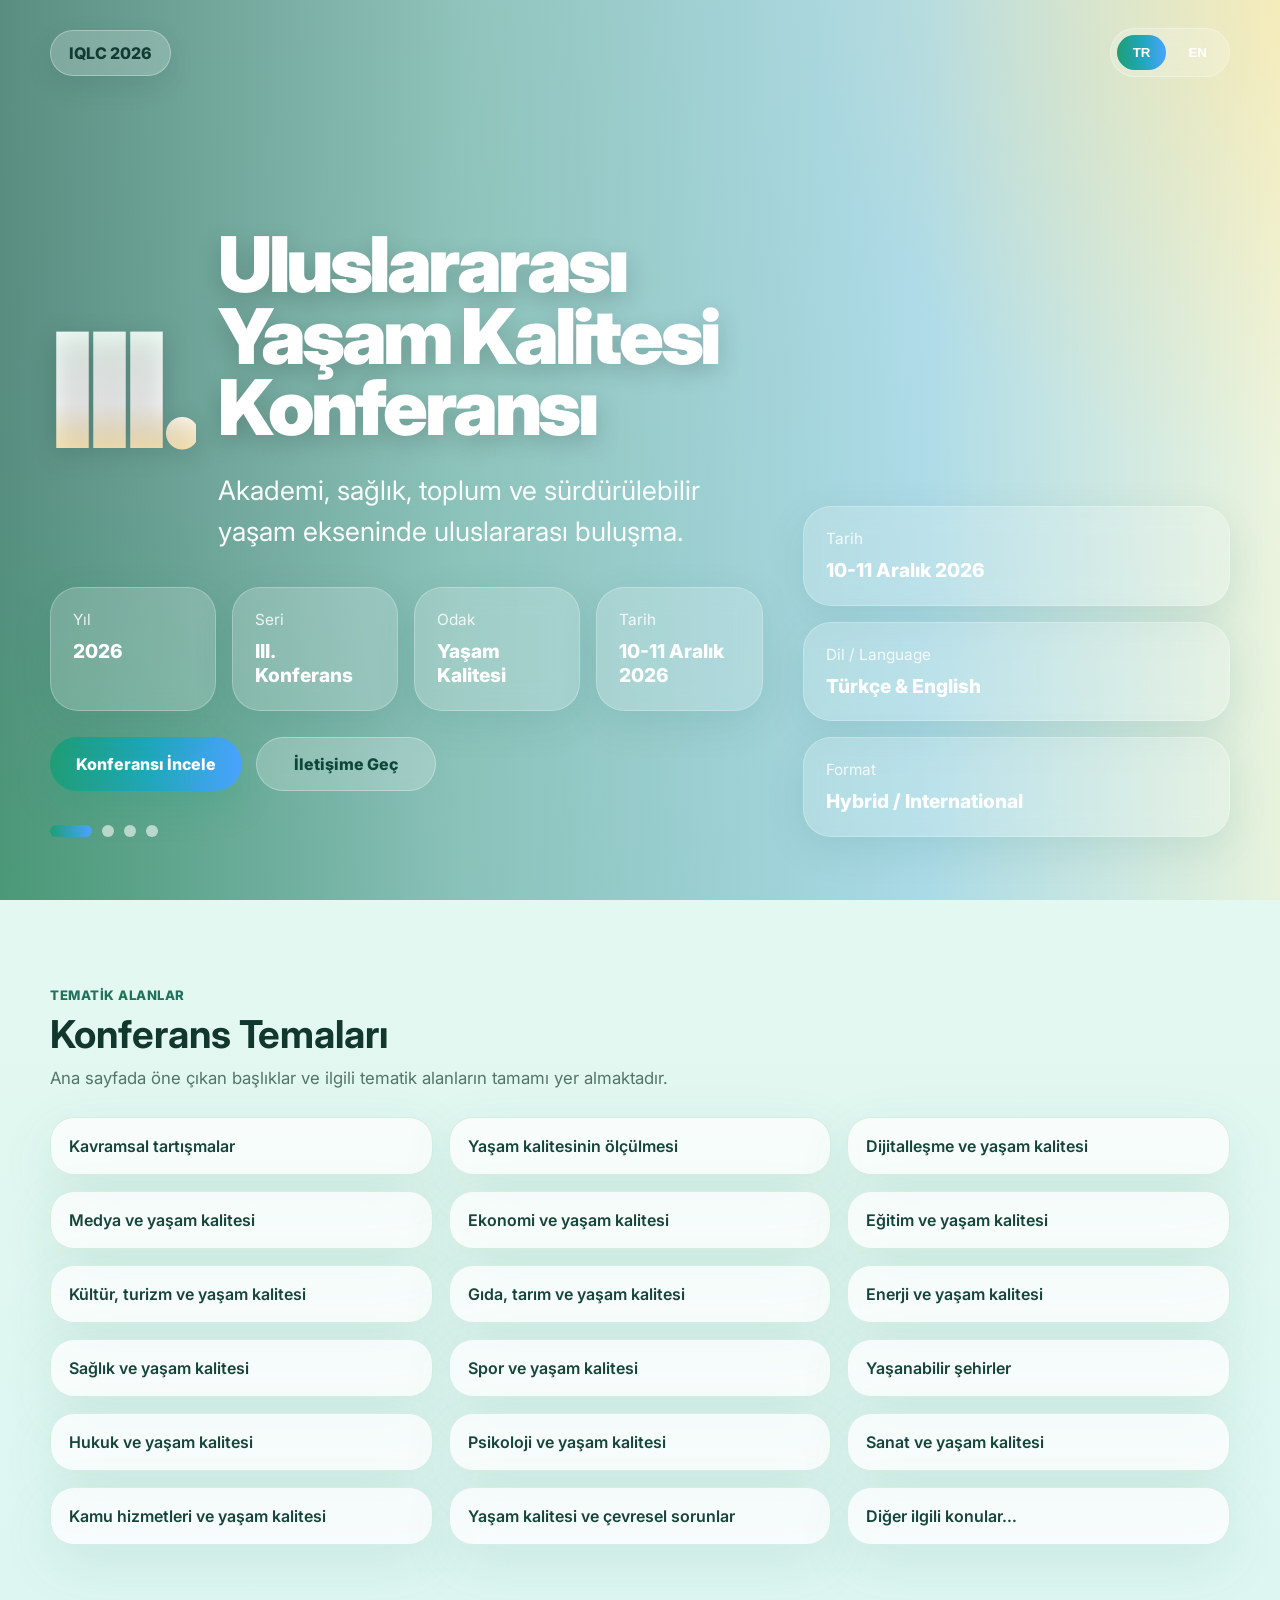
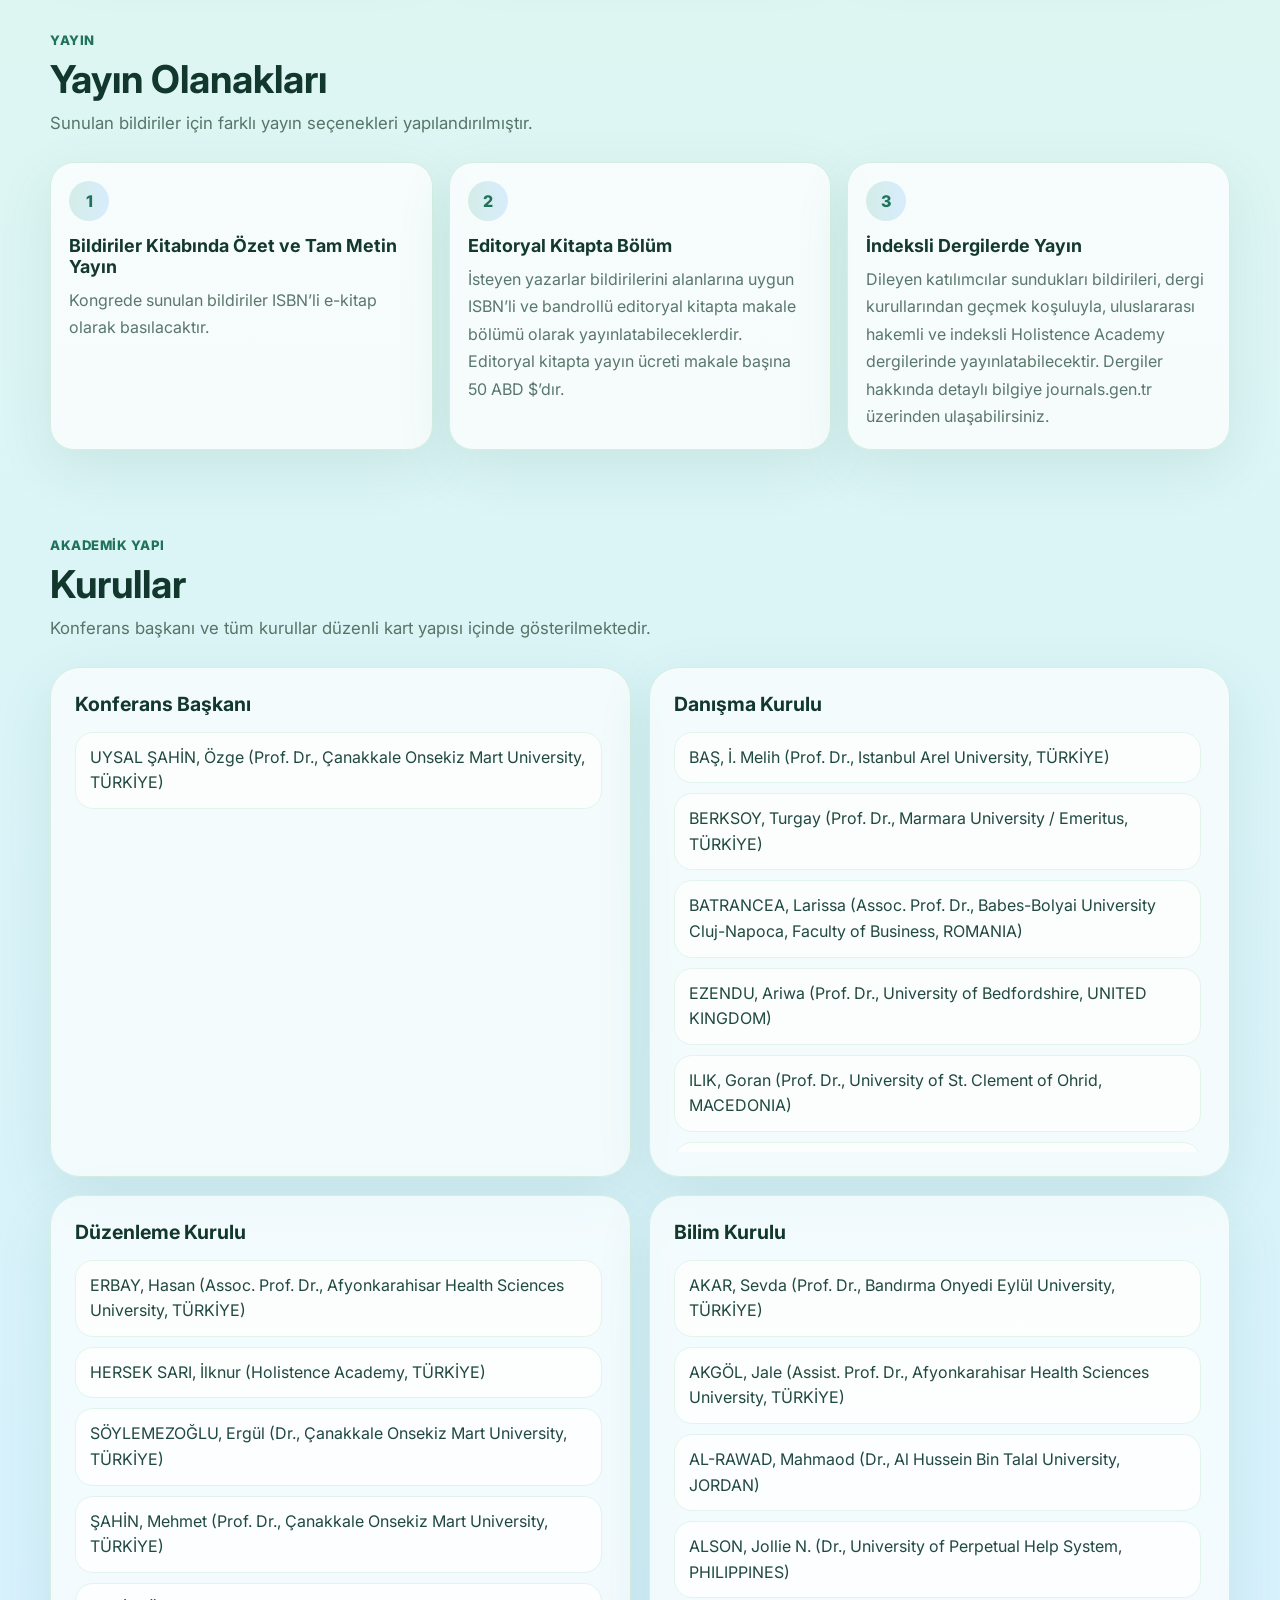
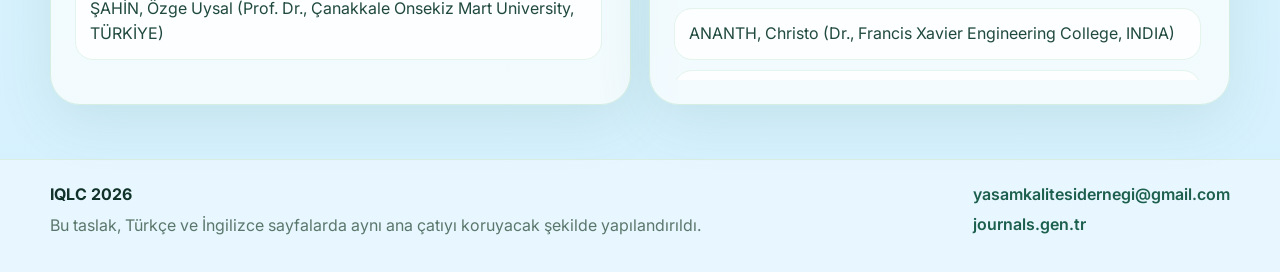
==== commit 287f71a0: "Add files via upload" ====
--- a/index.html
+++ b/index.html
@@ -1,42 +1,155 @@
 <!DOCTYPE html>
 <html lang="tr">
 <head>
-  <meta charset="UTF-8">
-  <meta name="viewport" content="width=device-width, initial-scale=1.0">
-  <title>IQLC 2026</title>
-  <link rel="stylesheet" href="styles.css">
+  <meta charset="UTF-8" />
+  <meta name="viewport" content="width=device-width, initial-scale=1.0" />
+  <title>IQLC 2026 | Uluslararası Yaşam Kalitesi Konferansı</title>
+  <meta name="description" content="Uluslararası Yaşam Kalitesi Konferansı 2026 resmi sayfası" />
+  <link rel="preconnect" href="https://fonts.googleapis.com">
+  <link rel="preconnect" href="https://fonts.gstatic.com" crossorigin>
+  <link href="https://fonts.googleapis.com/css2?family=Inter:wght@400;500;600;700;800;900&display=swap" rel="stylesheet">
+  <link rel="stylesheet" href="styles.css" />
 </head>
 <body>
+  <header class="site-header" id="top">
+    <div class="hero-slider">
+      <div class="hero-slide active" style="background-image:url('https://images.unsplash.com/photo-1500530855697-b586d89ba3ee?auto=format&fit=crop&w=1800&q=80')"></div>
+      <div class="hero-slide" style="background-image:url('https://images.unsplash.com/photo-1493246318656-5bfd4cfb29b8?auto=format&fit=crop&w=1800&q=80')"></div>
+      <div class="hero-slide" style="background-image:url('https://images.unsplash.com/photo-1470770841072-f978cf4d019e?auto=format&fit=crop&w=1800&q=80')"></div>
+      <div class="hero-slide" style="background-image:url('https://images.unsplash.com/photo-1507525428034-b723cf961d3e?auto=format&fit=crop&w=1800&q=80')"></div>
+      <div class="hero-overlay"></div>
+      <div class="hero-glow"></div>
+    </div>
 
-<div class="hero">
-  <div class="overlay"></div>
+    <nav class="topbar container">
+      <div class="badge">IQLC 2026</div>
+      <div class="topbar-actions">
+        <div class="lang-switch" aria-label="Language switcher">
+          <button class="lang-btn active" data-lang-btn="tr">TR</button>
+          <button class="lang-btn" data-lang-btn="en">EN</button>
+        </div>
+      </div>
+    </nav>
 
-  <div class="content">
-    <div class="topbar">
-      <div class="badge">IQLC 2026</div>
-      <div class="lang">
-        <button onclick="setLang('tr')">TR</button>
-        <button onclick="setLang('en')">EN</button>
+    <div class="hero-content container">
+      <div class="hero-main">
+        <div class="hero-title-wrap">
+          <div class="hero-roman">III.</div>
+          <div class="hero-title-block">
+            <h1 data-i18n="hero.title">Uluslararası Yaşam Kalitesi Konferansı</h1>
+            <p class="hero-subtitle" data-i18n="hero.subtitle">Akademi, sağlık, toplum ve sürdürülebilir yaşam ekseninde uluslararası buluşma.</p>
+          </div>
+        </div>
+
+        <div class="hero-info-grid">
+          <div class="info-card">
+            <span class="info-label" data-i18n="hero.year">Yıl</span>
+            <strong class="info-value">2026</strong>
+          </div>
+          <div class="info-card">
+            <span class="info-label" data-i18n="hero.series">Seri</span>
+            <strong class="info-value" data-i18n="hero.seriesValue">III. Konferans</strong>
+          </div>
+          <div class="info-card">
+            <span class="info-label" data-i18n="hero.focus">Odak</span>
+            <strong class="info-value" data-i18n="hero.focusValue">Yaşam Kalitesi</strong>
+          </div>
+          <div class="info-card">
+            <span class="info-label" data-i18n="hero.date">Tarih</span>
+            <strong class="info-value" data-i18n="hero.dateValue">10-11 Aralık 2026</strong>
+          </div>
+        </div>
+
+        <div class="hero-buttons">
+          <a href="#themes" class="btn btn-primary" data-i18n="hero.primaryBtn">Konferansı İncele</a>
+          <a href="#contact" class="btn btn-secondary" data-i18n="hero.secondaryBtn">İletişime Geç</a>
+        </div>
+
+        <div class="slider-dots" aria-label="Hero slides">
+          <button class="dot active" data-slide="0" aria-label="slide 1"></button>
+          <button class="dot" data-slide="1" aria-label="slide 2"></button>
+          <button class="dot" data-slide="2" aria-label="slide 3"></button>
+          <button class="dot" data-slide="3" aria-label="slide 4"></button>
+        </div>
+      </div>
+
+      <div class="hero-side">
+        <div class="side-card">
+          <div class="side-card-label" data-i18n="hero.date">Tarih</div>
+          <div class="side-card-value" data-i18n="hero.dateValue">10-11 Aralık 2026</div>
+        </div>
+        <div class="side-card">
+          <div class="side-card-label">Dil / Language</div>
+          <div class="side-card-value">Türkçe & English</div>
+        </div>
+        <div class="side-card">
+          <div class="side-card-label">Format</div>
+          <div class="side-card-value">Hybrid / International</div>
+        </div>
       </div>
     </div>
+  </header>
 
-    <div class="title">
-      <div class="roman">III.</div>
+  <main>
+    <section class="section container" id="themes">
+      <div class="section-heading">
+        <span class="section-kicker" data-i18n="themes.kicker">Tematik Alanlar</span>
+        <h2 data-i18n="themes.title">Konferans Temaları</h2>
+        <p data-i18n="themes.desc">Ana sayfada öne çıkan başlıklar ve ilgili tematik alanların tamamı yer almaktadır.</p>
+      </div>
+      <div class="cards-grid topics-grid" id="themesGrid"></div>
+    </section>
+
+    <section class="section container" id="publications">
+      <div class="section-heading">
+        <span class="section-kicker" data-i18n="pubs.kicker">Yayın</span>
+        <h2 data-i18n="pubs.title">Yayın Olanakları</h2>
+        <p data-i18n="pubs.desc">Sunulan bildiriler için farklı yayın seçenekleri yapılandırılmıştır.</p>
+      </div>
+      <div class="cards-grid publication-grid" id="publicationGrid"></div>
+    </section>
+
+    <section class="section container" id="boards">
+      <div class="section-heading">
+        <span class="section-kicker" data-i18n="boards.kicker">Akademik Yapı</span>
+        <h2 data-i18n="boards.title">Kurullar</h2>
+        <p data-i18n="boards.desc">Konferans başkanı ve tüm kurullar düzenli kart yapısı içinde gösterilmektedir.</p>
+      </div>
+
+      <div class="boards-layout">
+        <div class="board-card compact">
+          <h3 data-i18n="boards.president">Konferans Başkanı</h3>
+          <div class="board-list" id="presidentList"></div>
+        </div>
+        <div class="board-card">
+          <h3 data-i18n="boards.advisory">Danışma Kurulu</h3>
+          <div class="board-list" id="advisoryList"></div>
+        </div>
+        <div class="board-card">
+          <h3 data-i18n="boards.organizing">Düzenleme Kurulu</h3>
+          <div class="board-list" id="organizingList"></div>
+        </div>
+        <div class="board-card">
+          <h3 data-i18n="boards.scientific">Bilim Kurulu</h3>
+          <div class="board-list" id="scientificList"></div>
+        </div>
+      </div>
+    </section>
+  </main>
+
+  <footer class="site-footer" id="contact">
+    <div class="container footer-inner">
       <div>
-        <h1 id="title">Uluslararası Yaşam Kalitesi Konferansı</h1>
-        <p id="subtitle">Akademi, sağlık, toplum ve sürdürülebilir yaşam ekseninde uluslararası buluşma.</p>
+        <strong>IQLC 2026</strong>
+        <p data-i18n="footer.note">Bu taslak, Türkçe ve İngilizce sayfalarda aynı ana çatıyı koruyacak şekilde yapılandırıldı.</p>
+      </div>
+      <div class="footer-links">
+        <a href="mailto:yasamkalitesidernegi@gmail.com">yasamkalitesidernegi@gmail.com</a>
+        <a href="https://journals.gen.tr/" target="_blank" rel="noopener">journals.gen.tr</a>
       </div>
     </div>
+  </footer>
 
-    <div class="info">
-      <div>2026</div>
-      <div>III. Konferans</div>
-      <div>Yaşam Kalitesi</div>
-      <div>10-11 Aralık 2026</div>
-    </div>
-  </div>
-</div>
-
-<script src="script.js"></script>
+  <script src="script.js"></script>
 </body>
 </html>
--- a/styles.css
+++ b/styles.css
@@ -1,48 +1,413 @@
-body {
+*{
+  box-sizing:border-box;
+}
+:root{
+  --bg-1:#eefbf4;
+  --bg-2:#dff7f0;
+  --bg-3:#d6f1ff;
+  --text:#113229;
+  --muted:#42665c;
+  --card:#ffffffbc;
+  --card-strong:#ffffffd6;
+  --white:#fff;
+  --border:#d4eee2;
+  --primary:#1f9d75;
+  --primary-2:#1ea7b8;
+  --primary-3:#4aa3ff;
+  --accent:#f4c55f;
+  --shadow:0 18px 55px rgba(28,103,81,.10);
+}
+html{
+  scroll-behavior:smooth;
+}
+body{
   margin:0;
-  font-family:Arial;
-}
-
-.hero {
+  font-family:"Inter",system-ui,-apple-system,BlinkMacSystemFont,"Segoe UI",sans-serif;
+  color:var(--text);
+  background:linear-gradient(180deg,var(--bg-1) 0%,var(--bg-2) 36%,var(--bg-3) 100%);
+}
+a{
+  color:inherit;
+  text-decoration:none;
+}
+.container{
+  width:min(1180px, calc(100% - 32px));
+  margin:0 auto;
+}
+.site-header{
   position:relative;
-  height:100vh;
+  min-height:100vh;
+  overflow:hidden;
+}
+.hero-slider,
+.hero-slide,
+.hero-overlay,
+.hero-glow{
+  position:absolute;
+  inset:0;
+}
+.hero-slide{
   background-size:cover;
   background-position:center;
-  animation:slide 20s infinite;
+  opacity:0;
+  transform:scale(1.03);
+  transition:opacity 1.2s ease, transform 6s ease;
+}
+.hero-slide.active{
+  opacity:1;
+  transform:scale(1);
+}
+.hero-overlay{
+  background:
+    linear-gradient(90deg, rgba(12,85,68,.66) 0%, rgba(22,125,114,.44) 36%, rgba(35,148,205,.30) 72%, rgba(255,210,100,.15) 100%);
+}
+.hero-glow{
+  background:
+    radial-gradient(circle at top right, rgba(255,214,102,.30), transparent 30%),
+    radial-gradient(circle at bottom left, rgba(34,197,94,.22), transparent 28%);
+}
+.topbar{
+  position:relative;
+  z-index:3;
+  display:flex;
+  justify-content:space-between;
+  align-items:center;
+  padding:28px 0 8px;
+}
+.badge{
+  display:inline-flex;
+  align-items:center;
+  gap:8px;
+  border:1px solid rgba(255,255,255,.30);
+  background:rgba(255,255,255,.20);
+  color:#103c34;
+  padding:12px 18px;
+  border-radius:999px;
+  font-weight:800;
+  backdrop-filter:blur(10px);
+  box-shadow:0 10px 30px rgba(0,0,0,.08);
+}
+.lang-switch{
+  display:flex;
+  gap:6px;
+  border:1px solid rgba(255,255,255,.30);
+  background:rgba(255,255,255,.20);
+  padding:6px;
+  border-radius:999px;
+  backdrop-filter:blur(10px);
+}
+.lang-btn{
+  border:none;
+  background:transparent;
+  color:#ffffff;
+  font-weight:700;
+  padding:10px 16px;
+  border-radius:999px;
+  cursor:pointer;
+}
+.lang-btn.active{
+  background:linear-gradient(90deg,var(--primary),var(--primary-2),var(--primary-3));
+  color:#fff;
+}
+.hero-content{
+  position:relative;
+  z-index:3;
+  display:grid;
+  grid-template-columns:1.25fr .75fr;
+  gap:40px;
+  align-items:end;
+  min-height:calc(100vh - 92px);
+  padding:18px 0 56px;
+}
+.hero-title-wrap{
+  display:flex;
+  align-items:center;
+  gap:22px;
+}
+.hero-roman{
+  flex:0 0 auto;
+  font-size:clamp(5rem,15vw,10rem);
+  line-height:.86;
+  font-weight:900;
+  letter-spacing:-.05em;
+  background:linear-gradient(180deg,#f0fff8 0%, #ffffff 60%, #ffe6a8 100%);
+  -webkit-background-clip:text;
+  background-clip:text;
+  color:transparent;
+  text-shadow:0 5px 28px rgba(0,0,0,.15);
+}
+.hero-title-block h1{
+  margin:0;
+  max-width:820px;
+  font-size:clamp(2.8rem,6vw,5.8rem);
+  line-height:.93;
+  font-weight:900;
+  letter-spacing:-.045em;
+  color:#fff;
+  text-shadow:0 8px 24px rgba(0,0,0,.18);
+}
+.hero-subtitle{
+  margin:26px 0 0;
+  max-width:820px;
+  font-size:clamp(1.15rem,2.1vw,2rem);
+  line-height:1.55;
+  color:rgba(255,255,255,.95);
+}
+.hero-info-grid{
+  display:grid;
+  grid-template-columns:repeat(4, minmax(0,1fr));
+  gap:16px;
+  margin-top:34px;
+}
+.info-card, .side-card{
+  border:1px solid rgba(255,255,255,.25);
+  background:rgba(255,255,255,.18);
+  border-radius:28px;
+  padding:22px;
+  box-shadow:0 12px 40px rgba(14,88,72,.10);
+  backdrop-filter:blur(12px);
+}
+.info-label, .side-card-label{
+  display:block;
+  color:rgba(255,255,255,.86);
+  font-size:.96rem;
+}
+.info-value, .side-card-value{
+  display:block;
+  margin-top:10px;
+  color:#fff;
+  font-size:clamp(1.1rem,1.5vw,1.8rem);
+  line-height:1.28;
+  font-weight:800;
+}
+.hero-buttons{
+  display:flex;
+  flex-wrap:wrap;
+  gap:14px;
+  margin-top:26px;
+}
+.btn{
+  display:inline-flex;
+  align-items:center;
+  justify-content:center;
+  min-width:180px;
+  border-radius:999px;
+  padding:16px 26px;
+  font-weight:800;
+  transition:transform .2s ease, box-shadow .2s ease, background .2s ease;
+}
+.btn:hover{
+  transform:translateY(-1px);
+}
+.btn-primary{
+  color:#fff;
+  background:linear-gradient(90deg,var(--primary),var(--primary-2),var(--primary-3));
+  box-shadow:0 14px 36px rgba(31,157,117,.24);
+}
+.btn-secondary{
+  color:#0f463a;
+  border:1px solid rgba(255,255,255,.30);
+  background:rgba(255,255,255,.22);
+  backdrop-filter:blur(10px);
+}
+.slider-dots{
+  display:flex;
+  gap:10px;
+  margin-top:34px;
+}
+.dot{
+  width:12px;
+  height:12px;
+  border:none;
+  border-radius:999px;
+  background:rgba(255,255,255,.58);
+  cursor:pointer;
+  transition:all .25s ease;
+}
+.dot.active{
+  width:42px;
+  background:linear-gradient(90deg,var(--primary),var(--primary-3));
+}
+.hero-side{
+  display:grid;
+  gap:16px;
+}
+.section{
+  margin-top:42px;
+  padding:42px 0 0;
+}
+.section-heading{
+  margin-bottom:24px;
+}
+.section-kicker{
+  display:inline-block;
+  color:#20735a;
+  font-weight:800;
+  letter-spacing:.04em;
+  text-transform:uppercase;
+  font-size:.82rem;
+}
+.section-heading h2{
+  margin:10px 0 10px;
+  font-size:clamp(2rem,3vw,3rem);
+  line-height:1.05;
+  color:#12372d;
+}
+.section-heading p{
+  margin:0;
+  max-width:860px;
+  color:#567468;
+  font-size:1.05rem;
+  line-height:1.7;
+}
+.cards-grid{
+  display:grid;
+  gap:16px;
+}
+.topics-grid{
+  grid-template-columns:repeat(3, minmax(0,1fr));
+}
+.publication-grid{
+  grid-template-columns:repeat(3, minmax(0,1fr));
+}
+.topic-card,
+.pub-card{
+  border:1px solid var(--border);
+  background:rgba(255,255,255,.76);
+  border-radius:24px;
+  padding:18px 18px;
+  box-shadow:var(--shadow);
+}
+.topic-card{
+  font-weight:600;
+  color:#164538;
+}
+.pub-card .pub-number{
+  width:40px;
+  height:40px;
+  display:grid;
+  place-items:center;
+  border-radius:999px;
+  background:linear-gradient(90deg, rgba(31,157,117,.16), rgba(74,163,255,.18));
+  color:#20735a;
+  font-weight:800;
+  margin-bottom:14px;
+}
+.pub-card h3{
+  margin:0 0 10px;
+  color:#13382e;
+  font-size:1.12rem;
+}
+.pub-card p{
+  margin:0;
+  color:#59776b;
+  line-height:1.72;
+}
+.boards-layout{
+  display:grid;
+  grid-template-columns:repeat(2, minmax(0,1fr));
+  gap:18px;
+}
+.board-card{
+  border:1px solid var(--border);
+  background:rgba(255,255,255,.68);
+  border-radius:30px;
+  padding:24px;
+  box-shadow:var(--shadow);
+}
+.board-card h3{
+  margin:0 0 16px;
+  color:#12372d;
+  font-size:1.22rem;
+}
+.board-list{
+  display:grid;
+  gap:10px;
+  max-height:420px;
+  overflow:auto;
+  padding-right:4px;
+}
+.board-item{
+  border:1px solid #e3f4eb;
+  background:rgba(255,255,255,.78);
+  border-radius:18px;
+  padding:12px 14px;
+  color:#20493f;
+  line-height:1.6;
+}
+.site-footer{
+  margin-top:54px;
+  padding:24px 0 34px;
+  border-top:1px solid #d8efe4;
+  background:rgba(255,255,255,.42);
+}
+.footer-inner{
+  display:flex;
+  justify-content:space-between;
+  gap:20px;
+  align-items:flex-start;
+}
+.footer-inner p{
+  margin:8px 0 0;
+  max-width:700px;
+  color:#5a776c;
+  line-height:1.65;
+}
+.footer-links{
+  display:flex;
+  flex-direction:column;
+  gap:10px;
+}
+.footer-links a{
+  color:#1c5f4d;
+  font-weight:600;
 }
 
-@keyframes slide {
-  0%{background-image:url('https://images.unsplash.com/photo-1500530855697-b586d89ba3ee');}
-  25%{background-image:url('https://images.unsplash.com/photo-1493246318656-5bfd4cfb29b8');}
-  50%{background-image:url('https://images.unsplash.com/photo-1470770841072-f978cf4d019e');}
-  75%{background-image:url('https://images.unsplash.com/photo-1507525428034-b723cf961d3e');}
+@media (max-width: 1100px){
+  .hero-content{
+    grid-template-columns:1fr;
+    gap:26px;
+    padding-bottom:44px;
+  }
+  .hero-side{
+    grid-template-columns:repeat(3, minmax(0,1fr));
+  }
+  .hero-info-grid,
+  .topics-grid,
+  .publication-grid{
+    grid-template-columns:repeat(2, minmax(0,1fr));
+  }
 }
 
-.overlay {
-  position:absolute;
-  inset:0;
-  background:linear-gradient(90deg,rgba(0,100,80,0.5),rgba(0,150,200,0.3));
-}
-
-.content {
-  position:relative;
-  color:white;
-  padding:40px;
-}
-
-.roman {
-  font-size:120px;
-  font-weight:bold;
-}
-
-.title {
-  display:flex;
-  gap:20px;
-  align-items:center;
-}
-
-.info {
-  margin-top:20px;
-  display:flex;
-  gap:20px;
-}
+@media (max-width: 760px){
+  .topbar{
+    padding-top:20px;
+  }
+  .hero-title-wrap{
+    align-items:flex-start;
+    gap:14px;
+  }
+  .hero-roman{
+    font-size:clamp(3.6rem, 16vw, 6.2rem);
+  }
+  .hero-title-block h1{
+    font-size:clamp(2.2rem, 11vw, 4rem);
+  }
+  .hero-subtitle{
+    font-size:1.1rem;
+    margin-top:18px;
+  }
+  .hero-info-grid,
+  .hero-side,
+  .topics-grid,
+  .publication-grid,
+  .boards-layout{
+    grid-template-columns:1fr;
+  }
+  .footer-inner{
+    flex-direction:column;
+  }
+  .btn{
+    width:100%;
+  }
+}
